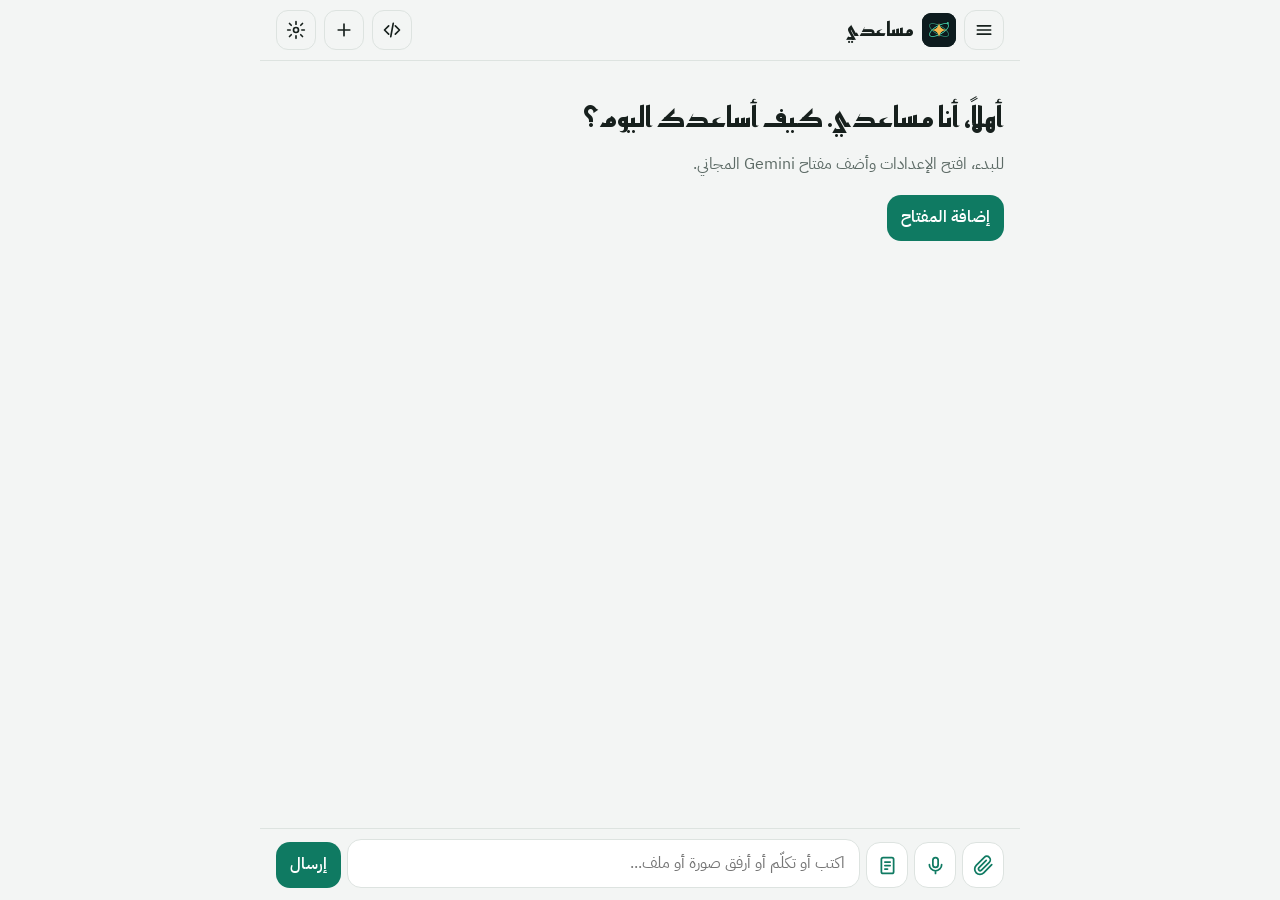
==== index.html @ e78fce48 "Add files via upload" ====
<!doctype html>
<html lang="ar" dir="rtl">
<head>
<meta charset="utf-8">
<meta name="viewport" content="width=device-width,initial-scale=1,viewport-fit=cover">
<meta name="apple-mobile-web-app-capable" content="yes">
<meta name="mobile-web-app-capable" content="yes">
<meta name="apple-mobile-web-app-title" content="مساعدي">
<meta name="theme-color" content="#0d1b1e">
<link rel="icon" type="image/png" sizes="192x192" href="[data-uri]">
<link rel="apple-touch-icon" sizes="180x180" href="[data-uri]">
<script>
(function(){try{var base=location.href.split('?')[0].split('#')[0];
var m={name:'مساعدي',short_name:'مساعدي',start_url:base,scope:base.replace(/[^/]*$/,''),display:'standalone',background_color:'#0d1b1e',theme_color:'#0d1b1e',dir:'rtl',lang:'ar',
icons:[{src:'[data-uri]',sizes:'192x192',type:'image/png',purpose:'any'},{src:'[data-uri]',sizes:'512x512',type:'image/png',purpose:'any'}]};
var l=document.createElement('link');l.rel='manifest';l.href='data:application/manifest+json,'+encodeURIComponent(JSON.stringify(m));document.head.appendChild(l)}catch(e){}})();
</script>
<title>مساعدي الخاص</title>
<link rel="stylesheet" href="https://fonts.googleapis.com/css2?family=Reem+Kufi:wght@500;700&family=IBM+Plex+Sans+Arabic:wght@400;500;600&display=swap">
<style>
:root{
  --bg:#f3f5f4; --surface:#ffffff; --fg:#17201d; --muted:#5d6b66; --line:#dde3e0;
  --accent:#0f7a62; --accent-fg:#ffffff; --user:#e3efe9; --danger:#b3261e; --code:#1d2522; --code-fg:#e6efe9;
  --display:"Reem Kufi","IBM Plex Sans Arabic",system-ui,sans-serif;
  --body:"IBM Plex Sans Arabic",system-ui,-apple-system,"Segoe UI",Tahoma,sans-serif;
  color-scheme:light;
}
@media (prefers-color-scheme: dark){:root:not([data-theme="light"]){
  --bg:#101614; --surface:#18201d; --fg:#e7eeeb; --muted:#93a39d; --line:#2a3531;
  --accent:#3fbf9b; --accent-fg:#06231b; --user:#1f3a31; --danger:#f2b8b5; --code:#0b100e; --code-fg:#e6efe9; color-scheme:dark}}
:root[data-theme="dark"]{
  --bg:#101614; --surface:#18201d; --fg:#e7eeeb; --muted:#93a39d; --line:#2a3531;
  --accent:#3fbf9b; --accent-fg:#06231b; --user:#1f3a31; --danger:#f2b8b5; --code:#0b100e; --code-fg:#e6efe9; color-scheme:dark}
*{box-sizing:border-box}
html,body{height:100%;margin:0}
body{background:var(--bg);color:var(--fg);font-family:var(--body);font-size:16px;line-height:1.7;
  padding-top:env(safe-area-inset-top,0px);padding-bottom:env(safe-area-inset-bottom,0px)}
[hidden]{display:none!important}
.app{height:100%;display:flex;flex-direction:column;max-width:760px;margin:0 auto}
.pad{padding-left:max(16px,env(safe-area-inset-left,0px));padding-right:max(16px,env(safe-area-inset-right,0px))}
button{font:inherit;color:inherit}
button:focus-visible,a:focus-visible{outline:2px solid var(--accent);outline-offset:2px}

header{display:flex;align-items:center;gap:8px;padding-block:10px;border-bottom:1px solid var(--line)}
.mark{width:34px;height:34px;border-radius:9px;object-fit:cover;background:#0d1b1e;color:var(--accent-fg);
  display:grid;place-items:center;font-family:var(--display);font-weight:700;font-size:17px;flex:none}
.title{flex:1;min-width:0;font-family:var(--display);font-size:19px;font-weight:700;white-space:nowrap;overflow:hidden;text-overflow:ellipsis}
.icon{flex:none;width:40px;height:40px;border-radius:12px;border:1px solid var(--line);background:transparent;display:grid;place-items:center;cursor:pointer;color:var(--fg)}
.icon:hover{border-color:var(--accent)}
.icon svg{width:20px;height:20px}

#thread{flex:1;overflow-y:auto;padding-block:18px;display:flex;flex-direction:column;gap:16px}
.msg{max-width:88%;min-width:0;overflow-wrap:anywhere}
.msg.user{align-self:flex-start;background:var(--user);padding:10px 14px;border-radius:16px 16px 4px 16px;white-space:pre-wrap}
.msg.user .imgs{display:flex;gap:6px;flex-wrap:wrap;margin-bottom:6px}
.msg.user .imgs img{width:96px;height:96px;object-fit:cover;border-radius:10px}
.msg.user .tag{font-size:13px;opacity:.7}
.msg.bot{align-self:stretch;max-width:100%}
.content p{margin:0 0 .6em}.content p:last-child{margin:0}
.content ul,.content ol{margin:0 0 .6em;padding-inline-start:1.3em}
.content h3{font-family:var(--display);font-size:18px;margin:.4em 0 .3em}
.content :not(pre)>code{background:var(--surface);border:1px solid var(--line);padding:0 4px;border-radius:4px;font-family:ui-monospace,Menlo,Consolas,monospace;font-size:.9em}
.codebox{margin:0 0 .7em;border-radius:10px;overflow:hidden;background:var(--code);color:var(--code-fg)}
.codebar{display:flex;align-items:center;gap:6px;padding:6px 8px;border-bottom:1px solid rgba(255,255,255,.08);font-size:13px}
.codebar .lang{flex:1;opacity:.7;direction:ltr;text-align:left;font-family:ui-monospace,Menlo,Consolas,monospace}
.codebar button{background:rgba(255,255,255,.08);border:0;color:var(--code-fg);border-radius:8px;padding:3px 10px;cursor:pointer;font-size:13px}
.codebar button.explain{background:var(--accent);color:var(--accent-fg)}
.codebox pre{margin:0;padding:12px;overflow-x:auto;direction:ltr;text-align:left;font-size:13.5px;line-height:1.55}
.codebox code{font-family:ui-monospace,Menlo,Consolas,monospace}
.tbl{overflow-x:auto;margin:0 0 .7em;border:1px solid var(--line);border-radius:8px}
.tbl table{border-collapse:collapse;width:100%;font-size:15px;font-variant-numeric:tabular-nums}
.tbl th,.tbl td{padding:8px 12px;border-bottom:1px solid var(--line);text-align:right;white-space:nowrap}
.tbl th{background:var(--user);font-weight:600}
.tbl tr:last-child td{border-bottom:0}
.thinking{color:var(--muted)}
.note{color:var(--danger);font-size:14px;margin-top:6px}
.note.small{font-size:12px;opacity:.75;direction:ltr;text-align:left}
.actions{display:flex;gap:6px;margin-top:8px;flex-wrap:wrap}
.act{background:transparent;border:1px solid var(--line);border-radius:999px;padding:3px 10px;font-size:13px;color:var(--muted);cursor:pointer}
.act:hover{border-color:var(--accent);color:var(--fg)}
.act.on{color:var(--accent);border-color:var(--accent)}
.followups{display:flex;flex-wrap:wrap;gap:8px;margin-top:10px}
.chip{background:var(--surface);border:1px solid var(--line);color:var(--fg);font-size:15px;padding:8px 14px;border-radius:12px;cursor:pointer;text-align:right}
.chip:hover{border-color:var(--accent)}
.followups .chip{font-size:14px;padding:6px 12px}

.welcome{display:flex;flex-direction:column;gap:16px;padding-block:20px 8px}
.welcome h1{font-family:var(--display);font-size:28px;margin:0;line-height:1.3;text-wrap:balance}
.welcome p{margin:0;color:var(--muted)}
.chips{display:flex;flex-wrap:wrap;gap:8px}

.previews{display:flex;gap:8px;flex-wrap:wrap;padding-block:8px 0}
.thumb{position:relative;width:64px;height:64px;border-radius:10px;overflow:hidden;border:1px solid var(--line)}
.thumb img{width:100%;height:100%;object-fit:cover;display:block}
.thumb.file{width:auto;max-width:200px;display:flex;align-items:center;gap:6px;padding:0 30px 0 10px;background:var(--surface);font-size:13px}
.thumb.file span{white-space:nowrap;overflow:hidden;text-overflow:ellipsis}
.thumb.loading{opacity:.6}
.thumb button{position:absolute;top:2px;left:2px;width:22px;height:22px;border-radius:50%;border:0;background:rgba(0,0,0,.6);color:#fff;font-size:14px;line-height:22px;cursor:pointer;padding:0}
#listening{padding-block:8px 0;color:var(--accent);font-weight:600;font-size:15px}
form#composer{display:flex;gap:6px;align-items:flex-end;padding-block:10px 12px;border-top:1px solid var(--line);background:var(--bg)}
.tool{flex:none;height:46px;width:42px;border-radius:14px;border:1px solid var(--line);background:var(--surface);color:var(--accent);display:grid;place-items:center;cursor:pointer}
.tool svg{width:21px;height:21px}
.tool.rec{background:var(--danger);color:#fff;border-color:transparent}
textarea,input[type=password],input:not([type]),select{font:inherit;color:var(--fg);background:var(--surface);border:1px solid var(--line);border-radius:12px;padding:10px 14px;width:100%}
#box{flex:1;min-width:0;resize:none;max-height:160px;border-radius:14px}
textarea:focus,input:focus,select:focus{outline:2px solid var(--accent);outline-offset:0;border-color:transparent}
.btn{flex:none;height:46px;min-width:60px;border:0;border-radius:14px;background:var(--accent);color:var(--accent-fg);font-weight:600;cursor:pointer;padding:0 14px}
.ghost{background:transparent;border:1px solid var(--line);color:var(--fg);font-size:14px;padding:6px 14px;border-radius:999px;cursor:pointer}

.sheetwrap{position:fixed;inset:0;background:var(--bg);overflow-y:auto;z-index:20;
  padding-top:env(safe-area-inset-top,0px);padding-bottom:env(safe-area-inset-bottom,0px)}
.sheet{max-width:620px;margin:0 auto;padding-block:16px 40px;display:flex;flex-direction:column;gap:16px}
.sheethead{display:flex;align-items:center;gap:10px}
.sheethead h2{font-family:var(--display);font-size:24px;margin:0;flex:1}
.sheethead small{font-size:13px;color:var(--muted);font-family:var(--body)}
.field{display:flex;flex-direction:column;gap:6px}
.field label{font-weight:600;font-size:15px}
.field small{color:var(--muted);font-size:13px;line-height:1.6}
.field small a{color:var(--accent)}
.check{display:flex;align-items:center;gap:10px;font-weight:500}
.check input{width:20px;height:20px;accent-color:var(--accent)}
.tabs{display:flex;gap:6px;background:var(--surface);border:1px solid var(--line);border-radius:12px;padding:4px}
.tabs button{flex:1;border:0;background:transparent;padding:8px;border-radius:9px;cursor:pointer;font-weight:600;color:var(--muted)}
.tabs button[aria-selected="true"]{background:var(--accent);color:var(--accent-fg)}
.list{display:flex;flex-direction:column;gap:8px}
.item{display:flex;align-items:flex-start;gap:8px;background:var(--surface);border:1px solid var(--line);border-radius:12px;padding:10px 12px}
.item.cur{border-color:var(--accent)}
.item .main{flex:1;min-width:0;cursor:pointer;background:none;border:0;text-align:right;padding:0}
.item .t{font-weight:600;white-space:nowrap;overflow:hidden;text-overflow:ellipsis}
.item .s{font-size:13px;color:var(--muted)}
.item .preview{font-size:14px;color:var(--fg);display:-webkit-box;-webkit-line-clamp:3;-webkit-box-orient:vertical;overflow:hidden;white-space:pre-wrap}
.item .x{flex:none;border:0;background:transparent;color:var(--muted);font-size:13px;cursor:pointer;padding:4px 6px;border-radius:8px}
.empty{color:var(--muted);text-align:center;padding:24px 8px}
.saved-full{background:var(--surface);border:1px solid var(--line);border-radius:12px;padding:14px}
.codesbtn{position:relative}
.badge{position:absolute;top:-5px;left:-5px;min-width:18px;height:18px;padding:0 5px;border-radius:999px;background:var(--accent);color:var(--accent-fg);font-size:11px;line-height:18px;font-weight:600}
.codechip{display:flex;align-items:center;gap:8px;flex-wrap:wrap;width:100%;background:var(--surface);border:1px solid var(--line);border-radius:12px;padding:8px 10px;margin:0 0 .7em}
.codechip .open{flex:1;min-width:150px;display:flex;align-items:center;gap:10px;background:none;border:0;padding:2px 0;text-align:right;cursor:pointer}
.codechip .txt{flex:1;min-width:0;display:flex;flex-direction:column}
.codechip .chipacts{display:flex;gap:6px}
.codechip .act{font-size:14px;padding:5px 12px;color:var(--fg)}
.codechip .chiprun{background:var(--accent);color:var(--accent-fg);border-color:transparent}
.codechip .ic{flex:none;width:34px;height:34px;border-radius:9px;background:var(--code);color:var(--code-fg);display:grid;place-items:center;font-family:ui-monospace,Menlo,monospace;font-size:13px}
.codechip .nm{font-weight:600;direction:ltr;text-align:right;overflow:hidden;text-overflow:ellipsis;white-space:nowrap}
.codechip .sub{font-size:13px;color:var(--muted)}
.codebox.flash{outline:3px solid var(--accent);outline-offset:2px}
.codegroup{font-size:13px;color:var(--muted);margin:6px 0 -6px}
.projbar{display:flex;align-items:center;gap:6px;flex-wrap:wrap;padding-block:8px;border-top:1px solid var(--line);background:var(--user)}
.projbar .pn{flex:1;min-width:120px;font-weight:600;overflow:hidden;text-overflow:ellipsis;white-space:nowrap;direction:ltr;text-align:right}
.projbar .pn small{color:var(--muted);font-weight:400}
.projbar .act{color:var(--fg);background:var(--surface);font-size:13px}
.projbar .act.main{background:var(--accent);color:var(--accent-fg);border-color:transparent}
.errbar{display:flex;align-items:center;gap:8px;flex-wrap:wrap;background:var(--surface);border:1px solid var(--danger);border-radius:12px;padding:8px 12px;color:var(--danger);font-size:14px}
.errbar .btn{height:38px;font-size:14px}
.tblbar{display:flex;gap:6px;margin:-4px 0 10px;flex-wrap:wrap}
#printArea{display:none}
@media print{
  body{background:#fff!important;color:#000!important;padding:0}
  body>*:not(#printArea){display:none!important}
  #printArea{display:block!important;direction:rtl;font-family:var(--body);color:#000}
  #printArea h1{font-family:var(--display);font-size:20pt;margin:0 0 4pt}
  #printArea .meta{font-size:10pt;color:#555;margin-bottom:12pt}
  #printArea table{border-collapse:collapse;width:100%;font-size:11pt}
  #printArea th,#printArea td{border:1px solid #444;padding:6pt 8pt;text-align:right}
  #printArea th{background:#e3efe9!important;-webkit-print-color-adjust:exact;print-color-adjust:exact}
  @page{margin:14mm}
}
.search{margin:0}
.section-title{font-family:var(--display);font-size:18px;margin:8px 0 0}
.row2{display:flex;gap:8px;flex-wrap:wrap}
.row2 .ghost{flex:1;min-width:140px;padding:10px 14px;font-size:15px}
.tpl{display:flex;flex-direction:column;gap:2px;text-align:right;background:var(--surface);border:1px solid var(--line);border-radius:12px;padding:12px 14px;cursor:pointer}
.tpl:hover{border-color:var(--accent)}
.tpl b{font-size:16px}.tpl span{font-size:13px;color:var(--muted)}
#lock{display:grid;place-items:center;text-align:center;z-index:40}
#lock .sheet{max-width:320px;align-items:center}
#lock input{text-align:center;font-size:24px;letter-spacing:.4em}
.linkbtn{background:none;border:0;color:var(--muted);text-decoration:underline;cursor:pointer;font-size:14px}
.toast{position:fixed;bottom:calc(90px + env(safe-area-inset-bottom,0px));left:50%;transform:translateX(-50%);background:var(--fg);color:var(--bg);padding:8px 16px;border-radius:999px;font-size:14px;z-index:30;white-space:nowrap}
</style>
</head>
<body>
<div class="app">
  <header class="pad">
    <button class="icon" id="openMenu" type="button" aria-label="مكتبتي: المحادثات والمحفوظات">
      <svg viewBox="0 0 24 24" fill="none" stroke="currentColor" stroke-width="2" stroke-linecap="round"><path d="M4 7h16M4 12h16M4 17h16"/></svg>
    </button>
    <img class="mark" id="markLetter" alt="" aria-hidden="true" src="[data-uri]">
    <div class="title" id="titleName">مساعدي</div>
    <button class="icon codesbtn" id="codesBtn" type="button" aria-label="خانة الأكواد">
      <svg viewBox="0 0 24 24" fill="none" stroke="currentColor" stroke-width="2" stroke-linecap="round" stroke-linejoin="round"><path d="M8 7l-5 5 5 5M16 7l5 5-5 5M13.5 4l-3 16"/></svg>
      <span class="badge" id="codeCount" hidden>0</span>
    </button>
    <button class="icon" id="newChat" type="button" aria-label="محادثة جديدة">
      <svg viewBox="0 0 24 24" fill="none" stroke="currentColor" stroke-width="2" stroke-linecap="round"><path d="M12 5v14M5 12h14"/></svg>
    </button>
    <button class="icon" id="openSettings" type="button" aria-label="الإعدادات">
      <svg viewBox="0 0 24 24" fill="none" stroke="currentColor" stroke-width="2" stroke-linecap="round" stroke-linejoin="round"><circle cx="12" cy="12" r="3"/><path d="M12 2v3M12 19v3M4.2 4.2l2.1 2.1M17.7 17.7l2.1 2.1M2 12h3M19 12h3M4.2 19.8l2.1-2.1M17.7 6.3l2.1-2.1"/></svg>
    </button>
  </header>

  <main id="thread" class="pad" aria-live="polite"></main>

  <div id="projBar" class="pad projbar" hidden>
    <span class="pn">📁 <span id="projName">مشروع</span> <small id="projVer"></small></span>
    <button type="button" class="act main" id="projRun">▶️ تشغيل</button>
    <button type="button" class="act" id="projSave">⬇️ حفظ</button>
    <button type="button" class="act" id="projUndo">↩️ تراجع</button>
    <button type="button" class="act" id="projEnd" aria-label="إنهاء وضع المشروع">✕</button>
  </div>
  <div id="previews" class="pad previews" hidden></div>
  <div id="listening" class="pad" hidden>🎙️ أستمع إليك... تكلّم ثم اضغط الميكروفون للإيقاف</div>
  <form id="composer" class="pad">
    <button class="tool" id="attachBtn" type="button" aria-label="إرفاق صورة أو ملف">
      <svg viewBox="0 0 24 24" fill="none" stroke="currentColor" stroke-width="2" stroke-linecap="round" stroke-linejoin="round"><path d="M21.4 11.1l-9.2 9.2a6 6 0 0 1-8.5-8.5l9.2-9.2a4 4 0 0 1 5.7 5.7l-9.2 9.2a2 2 0 0 1-2.8-2.8l8.5-8.5"/></svg>
    </button>
    <button class="tool" id="micBtn" type="button" aria-label="تحدث بصوتك">
      <svg viewBox="0 0 24 24" fill="none" stroke="currentColor" stroke-width="2" stroke-linecap="round" stroke-linejoin="round"><rect x="9" y="3" width="6" height="11" rx="3"/><path d="M5 11a7 7 0 0 0 14 0M12 18v3"/></svg>
    </button>
    <button class="tool" id="tplBtn" type="button" aria-label="قوالب جاهزة">
      <svg viewBox="0 0 24 24" fill="none" stroke="currentColor" stroke-width="2" stroke-linecap="round" stroke-linejoin="round"><rect x="5" y="3" width="14" height="18" rx="2"/><path d="M9 8h6M9 12h6M9 16h3"/></svg>
    </button>
    <input id="fileInput" type="file" accept="image/*,.pdf,.doc,.docx,.xls,.xlsx,.csv,.txt,.md,.json,.html,application/pdf" multiple hidden>
    <textarea id="box" rows="1" placeholder="اكتب أو تكلّم أو أرفق صورة أو ملف..." aria-label="رسالتك"></textarea>
    <button class="btn" id="sendBtn" type="button">إرسال</button>
  </form>
</div>

<section id="menu" class="sheetwrap pad" hidden>
  <div class="sheet">
    <div class="sheethead">
      <h2>مكتبتي</h2>
      <button class="ghost" type="button" id="closeMenu">رجوع</button>
    </div>
    <input id="search" class="search" type="search" placeholder="🔍 ابحث في المحادثات والمحفوظات" aria-label="بحث">
    <div class="tabs" role="tablist">
      <button type="button" role="tab" id="tabChats" aria-selected="true">المحادثات</button>
      <button type="button" role="tab" id="tabSaved" aria-selected="false">المحفوظات ⭐</button>
    </div>
    <div id="chatList" class="list"></div>
    <div id="savedList" class="list" hidden></div>
    <h3 class="section-title">النسخة الاحتياطية</h3>
    <div class="field"><small>احفظ محادثاتك ومحفوظاتك في ملف على هاتفك، حتى لا تضيع إذا مسحت بيانات المتصفح أو غيّرت هاتفك. (المفتاح والرقم السري لا يُحفظان في الملف.)</small></div>
    <div class="row2">
      <button class="ghost" type="button" id="exportBtn">⬇️ حفظ نسخة احتياطية</button>
      <button class="ghost" type="button" id="importBtn">⬆️ استرجاع نسخة</button>
      <input id="importFile" type="file" accept=".json,application/json" hidden>
    </div>
  </div>
</section>

<section id="templates" class="sheetwrap pad" hidden>
  <div class="sheet">
    <div class="sheethead">
      <h2>قوالب جاهزة</h2>
      <button class="ghost" type="button" id="closeTpl">رجوع</button>
    </div>
    <div class="field"><small>اختر قالباً، ثم غيّر ما بين الأقواس [ ] بمعلوماتك، واضغط إرسال.</small></div>
    <div id="tplList" class="list"></div>
  </div>
</section>

<section id="lock" class="sheetwrap pad" hidden>
  <form class="sheet" id="lockForm">
    <img class="mark" style="width:64px;height:64px" id="lockMark" alt="" src="[data-uri]">
    <h2 style="font-family:var(--display);margin:0">التطبيق مقفل</h2>
    <input id="lockInput" type="password" inputmode="numeric" autocomplete="off" aria-label="الرقم السري" placeholder="••••">
    <div id="lockErr" class="note" hidden>الرقم غير صحيح</div>
    <button class="btn" type="submit" style="width:100%">فتح</button>
    <button class="linkbtn" type="button" id="forgotPin">نسيت الرقم؟</button>
  </form>
</section>

<section id="savedView" class="sheetwrap pad" hidden>
  <div class="sheet">
    <div class="sheethead">
      <h2 id="savedTitle">محفوظ</h2>
      <button class="ghost" type="button" id="closeSaved">رجوع</button>
    </div>
    <div class="saved-full content" id="savedBody"></div>
    <div class="actions">
      <button class="act" type="button" id="savedCopy">📋 نسخ</button>
      <button class="act" type="button" id="savedSpeak">🔊 استماع</button>
    </div>
  </div>
</section>

<section id="settings" class="sheetwrap pad" hidden>
  <form class="sheet" id="settingsForm">
    <div class="sheethead"><h2>الإعدادات <small>إصدار 14</small></h2></div>
    <div class="field">
      <label for="apiKey">مفتاح Gemini API</label>
      <input id="apiKey" type="password" dir="ltr" autocomplete="off" placeholder="AIza...">
      <small>احصل عليه مجاناً من <a href="https://aistudio.google.com/apikey" target="_blank" rel="noopener">Google AI Studio</a> ثم الصقه هنا. يُحفظ على جهازك فقط.</small>
    </div>
    <div class="field">
      <label for="botName">اسم المساعد</label>
      <input id="botName" placeholder="مساعدي">
    </div>
    <div class="field">
      <label for="model">النموذج</label>
      <select id="model" dir="ltr">
        <option value="gemini-3.8-flash">gemini-3.8-flash (موصى به)</option>
        <option value="gemini-3.6-flash">gemini-3.6-flash</option>
        <option value="gemini-3.5-flash-lite">gemini-3.5-flash-lite (الأسرع)</option>
        <option value="custom">نموذج آخر...</option>
      </select>
      <input id="customModel" dir="ltr" placeholder="اكتب اسم النموذج" hidden>
    </div>
    <div class="field">
      <label for="persona">شخصية المساعد (اختياري)</label>
      <textarea id="persona" rows="3" placeholder="مثال: أنت مساعد لموظف جمارك، تساعدني في جداول النوبات."></textarea>
    </div>
    <div class="field">
      <label for="themeSel">المظهر</label>
      <select id="themeSel">
        <option value="auto">تلقائي (حسب الهاتف)</option>
        <option value="light">فاتح</option>
        <option value="dark">داكن (ليلي)</option>
      </select>
    </div>
    <div class="field">
      <label for="pinNew">قفل برقم سري</label>
      <input id="pinNew" type="password" inputmode="numeric" autocomplete="new-password" placeholder="اكتب 4 أرقام أو أكثر">
      <small id="pinState">بدون قفل حالياً. اكتب رقماً واضغط حفظ لتفعيل القفل.</small>
      <button class="linkbtn" type="button" id="pinRemove" style="align-self:flex-start" hidden>إزالة القفل</button>
    </div>
    <div class="field">
      <label class="check"><input type="checkbox" id="inlineCode"> عرض الأكواد داخل المحادثة (بدل خانة الأكواد)</label>
      <label class="check"><input type="checkbox" id="autoSpeak"> قراءة الردود بالصوت تلقائياً</label>
      <label class="check"><input type="checkbox" id="autoSendVoice"> إرسال الرسالة الصوتية فور انتهائي من الكلام</label>
    </div>
    <div style="display:flex;gap:8px">
      <button class="btn" type="submit" style="flex:1">حفظ</button>
      <button class="ghost" type="button" id="closeSettings">إلغاء</button>
    </div>
  </form>
</section>

<section id="codes" class="sheetwrap pad" hidden>
  <div class="sheet">
    <div class="sheethead"><h2>الأكواد</h2><button class="ghost" type="button" id="closeCodes">رجوع</button></div>
    <div class="field"><small>كل الأكواد والملفات في هذه المحادثة، الأحدث أولاً. احفظها أو عاينها أو اطلب شرحها بالعربي.</small></div>
    <div id="codesList" class="list"></div>
  </div>
</section>

<section id="preview" class="sheetwrap pad" hidden>
  <div class="sheet" style="height:100%;padding-block:12px">
    <div class="sheethead"><h2>معاينة</h2><button class="ghost" type="button" id="closePreview">رجوع</button></div>
    <div id="errBar" class="errbar" hidden><span id="errText" style="flex:1">⚠️ ظهرت أخطاء</span><button type="button" class="btn" id="fixErrors">🛠️ أصلح الأخطاء</button></div>
    <iframe id="previewFrame" title="معاينة الصفحة" sandbox="allow-scripts allow-forms allow-modals" style="flex:1;min-height:70vh;width:100%;border:1px solid var(--line);border-radius:12px;background:#fff"></iframe>
  </div>
</section>
<div id="toast" class="toast" hidden></div>
<div id="printArea"></div>

<script>
const $=id=>document.getElementById(id);
const thread=$('thread'),box=$('box'),sendBtn=$('sendBtn');
const SUGGEST=["اعمل جدول نوبات لـ 6 موظفين على 3 نوبات","جدول مصاريفي: إيجار 200، أكل 150، مواصلات 50 مع المجموع","اكتب لي رسالة رسمية لمديري"];
const FALLBACK=['gemini-3.8-flash','gemini-3.6-flash','gemini-3.5-flash-lite','gemini-3.1-flash-lite','gemini-3-flash-preview','gemini-2.5-flash'];

function load(k,d){try{const v=localStorage.getItem(k);return v==null?d:JSON.parse(v)}catch(e){return d}}
function save(k,v){try{localStorage.setItem(k,JSON.stringify(v));return true}catch(e){toast('الذاكرة ممتلئة. احذف بعض المحادثات القديمة.');return false}}
function uid(){return Date.now().toString(36)+Math.random().toString(36).slice(2,6)}
function toast(t){const el=$('toast');el.textContent=t;el.hidden=false;clearTimeout(toast.t);toast.t=setTimeout(()=>el.hidden=true,2200)}
function fmtDate(ts){try{return new Date(ts).toLocaleDateString('ar',{day:'numeric',month:'short'})}catch(e){return ''}}

/* state */
let cfg=Object.assign({key:'',name:'مساعدي',model:'gemini-3.8-flash',persona:'',autoSpeak:false,autoSendVoice:true},load('cfg',{}));
function titleFrom(ts){const u=ts.find(t=>t.role==='user');return u?u.content.replace(/\s+/g,' ').slice(0,40):'محادثة'}
let chats=load('chats',null);
if(!chats){const old=load('turns',[]);chats=[];if(old.length)chats.push({id:uid(),title:titleFrom(old),turns:old,updated:Date.now()});save('chats',chats)}
let savedItems=load('saved',[]);
let curId=load('curId',null);
if(curId==null&&chats.length)curId=chats[0].id;
let busy=false,ctl=null,pending=[];
function cur(){return chats.find(c=>c.id===curId)}
function turns(){return cur()?cur().turns:[]}
function persist(){const c=cur();if(c){c.updated=Date.now();c.title=titleFrom(c.turns)}save('chats',chats);save('curId',curId)}

/* theme */
const THEMES={auto:'تلقائي',light:'فاتح',dark:'داكن'};
function applyTheme(){const t=cfg.theme||'auto';const r=document.documentElement;if(t==='auto')r.removeAttribute('data-theme');else r.setAttribute('data-theme',t)}
applyTheme();


function botName(){return (cfg.name||'').trim()||'مساعدي'}
function applyName(){$('titleName').textContent=botName();document.title=botName()}
applyName();

function projectPrompt(){
  const c=cur();if(!c||!c.projectMode)return '';const p=c.project;
  let t=`\n\n## وضع المشاريع
أنت الآن تبني مع المستخدم مشروعاً (تطبيق أو موقع ويب) في ملف HTML واحد يحتوي CSS و JavaScript بداخله، ويعمل على الهاتف، وبالعربية من اليمين لليسار. للحفظ الدائم داخل المشروع استخدم localStorage. اكتب كوداً كاملاً يعمل فعلاً بدون أجزاء ناقصة أو تعليقات مثل "أكمل هنا".`;
  if(!p)t+=`\nلا يوجد ملف بعد. اكتب الملف كاملاً في كتلة واحدة: \`\`\`html اسم-مناسب.html`;
  else t+=`\nهذا هو الملف الحالي للمشروع (اسمه ${p.name}، نسخة ${p.versions.length}):
\`\`\`html ${p.name}
${p.code}
\`\`\`
لأي تعديل لا تُعد كتابة الملف كاملاً، بل اكتب التعديلات فقط داخل كتلة \`\`\`edit ${p.name} بهذا الشكل لكل تعديل:
<<<<<<< SEARCH
سطور منسوخة حرفياً من الملف الحالي
=======
السطور الجديدة
>>>>>>> REPLACE
اجعل جزء SEARCH قصيراً (بضعة أسطر) وفريداً ومطابقاً للملف تماماً. اكتب الملف كاملاً بنفس الاسم فقط إذا طلب المستخدم ذلك أو كان التغيير يشمل معظم الملف. بعد الكود اشرح باختصار ما غيّرته.`;
  return t;
}
function system(){
  return `أنت "${botName()}"، مساعد شخصي ذكي ولطيف. تحدّث بالعربية إلا إذا كتب المستخدم بلغة أو لهجة أخرى فجاريه. كن واضحاً ومباشراً ومفيداً، واجعل الإجابات مختصرة ما لم يُطلب التفصيل. استخدم Markdown بسيطاً عند الحاجة.
- عندما يطلب المستخدم جدولاً أو تكون المعلومات مناسبة للمقارنة، اعرضها في جدول Markdown (صف عناوين ثم سطر |---| ثم الصفوف).
- ضع أي كود داخل كتلة \`\`\` مع اسم اللغة واسم الملف بعدها، مثل: \`\`\`html shift-schedule.html
- هذا التطبيق يستطيع حفظ الملفات على هاتف المستخدم تلقائياً: كل كتلة كود تُحفظ كملف باسمها، وصفحات HTML يمكن معاينتها مباشرة. لذلك لا تقل أبداً إنك لا تستطيع حفظ الملفات، ولا تطلب من المستخدم نسخ الكود إلى برنامج آخر. عندما يطلب «احفظه» أو «اعمل لي ملف»، اكتب المحتوى كاملاً في كتلة كود واحدة باسم ملف مناسب (مثل .html أو .csv أو .txt، ولملف Word استخدم .doc واكتب محتواه بصيغة HTML)، وقل له إنه حُفظ في التنزيلات.
- وعندما يُطلب شرح كود، اشرحه بالعربية البسيطة جزءاً جزءاً، وترجم معنى الأوامر والأسماء الإنجليزية إلى العربية.
- إذا أرسل المستخدم صوراً أو ملفات (PDF أو Word أو Excel أو نص) أو تسجيلاً صوتياً فافحصها بدقة واستخدم ما فيها.
- في نهاية كل رد، أضف سطراً أخيراً بهذا الشكل بالضبط فيه 3 اقتراحات قصيرة لما قد يطلبه المستخدم بعد ذلك (بصيغة طلب من المستخدم، أقل من 8 كلمات لكل اقتراح):
<<اقتراحات: الاقتراح الأول | الاقتراح الثاني | الاقتراح الثالث>>`+(cfg.persona?.trim()?`\n\nتعليمات إضافية من المستخدم: ${cfg.persona.trim()}`:'')+projectPrompt();
}

/* markdown */
function esc(s){return s.replace(/[&<>"]/g,c=>({'&':'&amp;','<':'&lt;','>':'&gt;','"':'&quot;'}[c]))}
function inline(s){return s.replace(/`([^`]+)`/g,'<code>$1</code>').replace(/\*\*([^*]+)\*\*/g,'<strong>$1</strong>')}
function codeInfo(info){
  info=(info||'').trim();const fm=info.match(/(?:file(?:name)?\s*=\s*)?["']?([^\s"'=]+\.[A-Za-z0-9]{1,6})["']?/);
  const fname=fm?fm[1].split('/').pop():'';const lang=(info.split(/\s+/)[0]||'').replace(/=.*/,'')||(fname?fname.split('.').pop():'code');
  return {fname,lang};
}
function codeKey(name,code){let h=0;for(let i=0;i<code.length;i++)h=(h*31+code.charCodeAt(i))|0;return name+':'+code.length+':'+h}
function extractCode(src){
  const re=/```([^\n`]*)\n?([\s\S]*?)```/g;const out=[];let m;
  while((m=re.exec(src))){const {fname,lang}=codeInfo(m[1]);if(lang==='edit')continue;const code=m[2].replace(/\n$/,'');out.push({fname,lang,code,key:codeKey(fname||lang,code)})}
  return out;
}
function codeBoxHTML(fname,lang,code,key){
  const isHtml=/^(html?|svg)$/i.test(lang)||/\.(html?|svg)$/i.test(fname);
  return `<div class="codebox" data-k="${esc(key)}" data-lang="${esc(lang)}" data-file="${esc(fname)}"><div class="codebar"><span class="lang">${esc(fname||lang)}</span><button type="button" class="copy">نسخ</button><button type="button" class="dl">⬇️ حفظ</button>${isHtml?'<button type="button" class="run">▶️ معاينة</button>':''}<button type="button" class="explain">اشرح بالعربي</button></div><pre><code>${esc(code)}</code></pre></div>`;
}
const CODEREG={};
function md(src,full){
  const inlineMode=full||cfg.inlineCode;
  const re=/```([^\n`]*)\n?([\s\S]*?)(```|$)/g;let out='',last=0,m;
  while((m=re.exec(src))){out+=mdText(src.slice(last,m.index));
    const {fname,lang}=codeInfo(m[1]);const code=m[2].replace(/\n$/,'');const key=codeKey(fname||lang,code);const done=!!m[3];
    if(inlineMode)out+=codeBoxHTML(fname,lang,code,key);
    else if(lang==='edit'){const n=(code.match(/<<<<<<< ?SEARCH/g)||[]).length;CODEREG[key]={fname,lang,code};
      out+=`<div class="codechip" data-k="${esc(key)}"><button type="button" class="open"><span class="ic">✏️</span><span class="txt"><span class="nm">${esc(fname||'المشروع')}</span><span class="sub">${done?n+' تعديل على المشروع · اضغط للعرض':'يكتب التعديلات...'}</span></span></button></div>`}
    else{const lines=code?code.split('\n').length:0;CODEREG[key]={fname,lang,code};
      const isHtml=/^(html?|svg)$/i.test(lang)||/\.(html?|svg)$/i.test(fname);
      out+=`<div class="codechip" data-k="${esc(key)}"><button type="button" class="open"><span class="ic">&lt;/&gt;</span><span class="txt"><span class="nm">${esc(fname||lang)}</span><span class="sub">${done?lines+' سطر · اضغط لعرض الكود':'يكتب الكود... ('+lines+' سطر)'}</span></span></button>${done?`<span class="chipacts">${isHtml?'<button type="button" class="act chiprun">▶️ معاينة</button>':''}<button type="button" class="act chipdl">⬇️ حفظ</button>${isHtml&&!(cur()&&cur().projectMode)?'<button type="button" class="act chipproj">📁 مشروع</button>':''}</span>`:''}</div>`}
    last=re.lastIndex;if(!m[3]||last>=src.length)break}
  return out+mdText(src.slice(last));
}
function mdText(p){
  let out='';const lines=esc(p).split('\n');let list=null,para=[],tbl=[];
  const fP=()=>{if(para.length){out+='<p>'+inline(para.join('<br>'))+'</p>';para=[]}};
  const fL=()=>{if(list){out+=`</${list}>`;list=null}};
  const sep=r=>/^\s*\|?\s*:?-{2,}/.test(r);
  const cells=r=>r.trim().replace(/^\|/,'').replace(/\|$/,'').split('|').map(c=>inline(c.trim()));
  const fT=()=>{if(!tbl.length)return;const head=tbl.length>1&&sep(tbl[1]);let h='<div class="tbl"><table>';
    tbl.filter(r=>!sep(r)).forEach((r,i)=>{const t=(head&&i===0)?'th':'td';h+='<tr>'+cells(r).map(c=>`<${t}>${c}</${t}>`).join('')+'</tr>'});
    out+=h+'</table></div><div class="tblbar"><button type="button" class="act xls">📊 Excel</button><button type="button" class="act doc">📄 Word</button><button type="button" class="act pdf">📕 PDF</button><button type="button" class="act prt">🖨️ طباعة</button><button type="button" class="act shr">📤 مشاركة</button></div>';tbl=[]};
  for(const l of lines){let m;
    if(/^\s*\|.*\|\s*$/.test(l)){fP();fL();tbl.push(l);continue}
    fT();
    if(!l.trim()){fP();fL();continue}
    if(m=l.match(/^#{1,6}\s+(.*)/)){fP();fL();out+='<h3>'+inline(m[1])+'</h3>';continue}
    if(m=l.match(/^\s*[-*•]\s+(.*)/)){fP();if(list!=='ul'){fL();out+='<ul>';list='ul'}out+='<li>'+inline(m[1])+'</li>';continue}
    if(m=l.match(/^\s*\d+[.)]\s+(.*)/)){fP();if(list!=='ol'){fL();out+='<ol>';list='ol'}out+='<li>'+inline(m[1])+'</li>';continue}
    fL();para.push(l)}
  fT();fP();fL();return out;
}
function plain(t){return t.replace(/```[\s\S]*?(```|$)/g,' (كود) ').replace(/[#*`|>_]+/g,' ').replace(/-{2,}/g,' ').replace(/\s+/g,' ').trim()}
function splitSug(t){
  const i=t.indexOf('<<');if(i<0)return {body:t,sug:[]};
  const m=t.slice(i).match(/<<\s*اقتراحات\s*[:：]\s*([^>]*)>>/);
  return {body:t.slice(0,i).trimEnd(),sug:m?m[1].split('|').map(x=>x.trim()).filter(Boolean).slice(0,3):[]};
}

/* rendering */
function userBubble(t,imgs){
  const d=document.createElement('div');d.className='msg user';
  const pics=(imgs||[]).filter(p=>p.kind==='image');
  if(pics.length){const w=document.createElement('div');w.className='imgs';pics.forEach(p=>{const im=document.createElement('img');im.src=p.url;im.alt='صورة مرفقة';w.appendChild(im)});d.appendChild(w)}
  else if(t.imgCount){const n=document.createElement('div');n.className='tag';n.textContent='📷 '+t.imgCount+' صورة';d.appendChild(n)}
  if(t.files&&t.files.length){const n=document.createElement('div');n.className='tag';n.textContent='📎 '+t.files.join('، ');d.appendChild(n)}
  if(t.voice){const n=document.createElement('div');n.className='tag';n.textContent='🎙️ رسالة صوتية';d.appendChild(n)}
  if(!t.voice)d.appendChild(document.createTextNode(t.content));
  thread.appendChild(d);return d;
}
function botBubble(){const d=document.createElement('div');d.className='msg bot';const c=document.createElement('div');c.className='content';d.appendChild(c);thread.appendChild(d);return d}
function finishBot(d,text,showSug){
  const {body,sug}=splitSug(text);d.querySelector('.content').innerHTML=md(body);
  d.querySelectorAll('.actions,.followups').forEach(x=>x.remove());
  const a=document.createElement('div');a.className='actions';
  const mk=(label,fn)=>{const b=document.createElement('button');b.type='button';b.className='act';b.textContent=label;b.onclick=()=>fn(b);a.appendChild(b);return b};
  mk('📋 نسخ',()=>copyText(body));
  const sv=mk(isSaved(body)?'⭐ محفوظ':'☆ حفظ',b=>{if(isSaved(body)){toast('محفوظ مسبقاً في المحفوظات');return}addSaved(body);b.textContent='⭐ محفوظ';b.classList.add('on')});
  if(isSaved(body))sv.classList.add('on');
  const sp=mk('🔊 استماع',b=>speak(body,b));sp.classList.add('speak');
  d.appendChild(a);
  if(showSug&&sug.length){const w=document.createElement('div');w.className='followups';
    sug.forEach(x=>{const c=document.createElement('button');c.type='button';c.className='chip';c.textContent=x;c.onclick=()=>send(x);w.appendChild(c)});d.appendChild(w)}
}
function scrollDown(){thread.scrollTop=thread.scrollHeight}
function render(){
  updateCodeCount();drawProjBar();
  thread.innerHTML='';const ts=turns();
  if(!ts.length){
    const w=document.createElement('section');w.className='welcome';
    const h=document.createElement('h1');h.textContent='أهلاً، أنا '+botName()+'. كيف أساعدك اليوم؟';
    const p=document.createElement('p');
    p.textContent=cfg.key?'اكتب، أو اضغط 🎙️ وتكلّم، أو أرسل صورة. أو ابدأ بأحد هذه:':'للبدء، افتح الإعدادات وأضف مفتاح Gemini المجاني.';
    w.append(h,p);
    if(cfg.key){const c=document.createElement('div');c.className='chips';
      SUGGEST.forEach(s=>{const b=document.createElement('button');b.type='button';b.className='chip';b.textContent=s;b.onclick=()=>send(s);c.appendChild(b)});
      const code=document.createElement('button');code.type='button';code.className='chip';code.textContent='💻 الصق كوداً وسأشرحه لك بالعربي';
      code.onclick=()=>{box.value='اشرح هذا الكود بالعربي:\n';grow();box.focus()};c.appendChild(code);
      const pj=document.createElement('button');pj.type='button';pj.className='chip';pj.textContent='📁 ابدأ مشروعاً (تطبيق أو موقع)';pj.onclick=newProject;c.appendChild(pj);
      const tp=document.createElement('button');tp.type='button';tp.className='chip';tp.textContent='📋 كل القوالب الجاهزة';tp.onclick=openTemplates;c.appendChild(tp);
      w.appendChild(c)}
    else{const b=document.createElement('button');b.type='button';b.className='btn';b.style.alignSelf='flex-start';b.textContent='إضافة المفتاح';b.onclick=openSettings;w.appendChild(b)}
    thread.appendChild(w);return}
  ts.forEach((t,i)=>{if(t.role==='user')userBubble(t);else finishBot(botBubble(),t.content,i===ts.length-1)});
  scrollDown();
}
function tableCSV(tb){
  const q=v=>{v=v.replace(/\s+/g,' ').trim();return /[",\n]/.test(v)?'"'+v.replace(/"/g,'""')+'"':v};
  return '\ufeff'+[...tb.rows].map(r=>[...r.cells].map(c=>q(c.textContent)).join(',')).join('\r\n');
}
function tableFile(tb){const d=new Date();const name='جدول-'+d.getFullYear()+'-'+(d.getMonth()+1)+'-'+d.getDate()+'.csv';
  return {name,blob:new Blob([tableCSV(tb)],{type:'text/csv;charset=utf-8'})}}
function downloadBlob(blob,name){const a=document.createElement('a');a.href=URL.createObjectURL(blob);a.download=name;document.body.appendChild(a);a.click();setTimeout(()=>{URL.revokeObjectURL(a.href);a.remove()},1500)}
async function shareBlob(blob,name){
  try{const f=new File([blob],name,{type:blob.type});
    if(navigator.canShare&&navigator.canShare({files:[f]})){await navigator.share({files:[f],title:name});return}
  }catch(e){if(e&&e.name==='AbortError')return}
  downloadBlob(blob,name);toast('تم التنزيل. أرسله من التنزيلات');
}
function stamp(){const d=new Date();return d.getFullYear()+'-'+(d.getMonth()+1)+'-'+d.getDate()}
function tableTitle(table){
  let t='',n=table.closest('.tbl').previousElementSibling;
  while(n&&!t){if(n.tagName==='H3'||n.tagName==='P')t=n.textContent.trim();n=n.previousElementSibling}
  t=t.replace(/[:：]\s*$/,'');return t.length>2&&t.length<90?t:'جدول'}
function cleanTable(table){const t=table.cloneNode(true);t.setAttribute('border','1');t.setAttribute('cellpadding','6');t.style.borderCollapse='collapse';return t.outerHTML}
function wordBlob(table,title){
  const html='<html xmlns:o="urn:schemas-microsoft-com:office:office" xmlns:w="urn:schemas-microsoft-com:office:word" xmlns="http://www.w3.org/TR/REC-html40"><head><meta charset="utf-8"><title>'+esc(title)+'</title>'+
    '<!--[if gte mso 9]><xml><w:WordDocument><w:View>Print</w:View></w:WordDocument></xml><![endif]-->'+
    '<style>body{direction:rtl;font-family:Arial,"Simplified Arabic",sans-serif;font-size:13pt}h1{font-size:18pt}table{border-collapse:collapse;width:100%}th,td{border:1px solid #444;padding:6pt;text-align:right}th{background:#e3efe9}</style></head>'+
    '<body dir="rtl"><h1>'+esc(title)+'</h1><p style="color:#555;font-size:10pt">'+stamp()+'</p>'+cleanTable(table)+'</body></html>';
  return new Blob(['\ufeff'+html],{type:'application/msword'})}
function printTable(table,title,asPdf){
  const pa=$('printArea');pa.innerHTML='<h1></h1><div class="meta"></div>'+cleanTable(table);
  pa.querySelector('h1').textContent=title;pa.querySelector('.meta').textContent=botName()+' · '+stamp();
  if(asPdf)toast('في نافذة الطباعة اختر «حفظ كـ PDF»');
  const prev=document.title;document.title=title+' '+stamp();
  setTimeout(()=>{try{window.print()}catch(e){toast('الطباعة غير متاحة في هذا المتصفح')}document.title=prev},asPdf?900:50);
}
function codeClick(e,before){
  const tb=e.target.closest('.tblbar button');
  if(tb){const table=tb.parentElement.previousElementSibling.querySelector('table');const title=tableTitle(table);
    const k=tb.classList;
    if(k.contains('xls')){const {name,blob}=tableFile(table);downloadBlob(blob,name);toast('تم تنزيل ملف Excel في التنزيلات')}
    else if(k.contains('doc')){downloadBlob(wordBlob(table,title),title+'-'+stamp()+'.doc');toast('تم تنزيل ملف Word في التنزيلات')}
    else if(k.contains('pdf'))printTable(table,title,true);
    else if(k.contains('prt'))printTable(table,title,false);
    else{const {name,blob}=tableFile(table);shareBlob(blob,name)}
    return}
  const b=e.target.closest('.codebar button');if(!b)return;
  const cb=b.closest('.codebox'),code=cb.querySelector('code').textContent;
  if(b.classList.contains('copy'))copyText(code);
  else if(b.classList.contains('dl'))saveCodeFile(cb);
  else if(b.classList.contains('run'))previewHtml(code);
  else{before&&before();send('اشرح هذا الكود بالعربي جزءاً جزءاً بلغة بسيطة، وترجم معاني الأوامر:\n```\n'+code+'\n```')}
}
thread.addEventListener('click',e=>codeClick(e));
const EXT={html:'html',htm:'html',css:'css',js:'js',javascript:'js',ts:'ts',typescript:'ts',python:'py',py:'py',json:'json',java:'java',kotlin:'kt',c:'c',cpp:'cpp','c++':'cpp',csharp:'cs',cs:'cs',php:'php',sql:'sql',bash:'sh',sh:'sh',shell:'sh',xml:'xml',svg:'svg',csv:'csv',markdown:'md',md:'md',text:'txt',txt:'txt',yaml:'yml',yml:'yml',dart:'dart',swift:'swift',go:'go',ruby:'rb',doc:'doc',word:'doc'};
const MIME={html:'text/html',css:'text/css',js:'text/javascript',json:'application/json',svg:'image/svg+xml',csv:'text/csv',xml:'application/xml',doc:'application/msword',md:'text/markdown'};
function codeFileName(o){
  if(o.fname)return o.fname;
  const ext=EXT[(o.lang||'').toLowerCase()]||'txt';return 'ملف-'+stamp()+'.'+ext;
}
function saveCodeFile(cb,quiet){
  const o=cb.nodeType?{fname:cb.dataset.file,lang:cb.dataset.lang,code:cb.querySelector('code').textContent}:cb;
  const name=codeFileName(o),ext=name.split('.').pop().toLowerCase();let code=o.code;
  if(ext==='doc'&&!/<html/i.test(code))code='<html><head><meta charset="utf-8"></head><body dir="rtl" style="font-family:Arial">'+code+'</body></html>';
  const pre=(ext==='csv'||ext==='doc')?'\ufeff':'';
  downloadBlob(new Blob([pre+code],{type:(MIME[ext]||'text/plain')+';charset=utf-8'}),name);
  if(!quiet)toast('تم حفظ '+name+' في التنزيلات ✅');return name;
}
let previewErrors=[];
const CATCH='<script>(function(){try{localStorage.getItem("x")}catch(e){var m={};try{Object.defineProperty(window,"localStorage",{value:{getItem:function(k){return k in m?m[k]:null},setItem:function(k,v){m[k]=String(v)},removeItem:function(k){delete m[k]},clear:function(){m={}},key:function(i){return Object.keys(m)[i]||null},get length(){return Object.keys(m).length}}})}catch(_){}}function s(t){try{parent.postMessage({__err:String(t).slice(0,400)},"*")}catch(_){}}window.addEventListener("error",function(e){s((e.message||"خطأ")+(e.lineno?" (سطر "+e.lineno+")":""))});window.addEventListener("unhandledrejection",function(e){s("Promise: "+((e.reason&&e.reason.message)||e.reason))});var ce=console.error;console.error=function(){s([].join.call(arguments," "));ce.apply(console,arguments)}})()<\/script>';
function previewHtml(code){
  previewErrors=[];$('errBar').hidden=true;
  const withCatch=/<head[^>]*>/i.test(code)?code.replace(/<head[^>]*>/i,m=>m+CATCH):CATCH+code;
  const f=$('previewFrame');f.srcdoc=withCatch;$('preview').hidden=false;
}
window.addEventListener('message',e=>{
  if(e.source!==$('previewFrame').contentWindow||!e.data||!e.data.__err)return;
  if(previewErrors.length<15&&!previewErrors.includes(e.data.__err))previewErrors.push(e.data.__err);
  $('errText').textContent='⚠️ ظهر '+previewErrors.length+' خطأ في الصفحة';$('errBar').hidden=false;
});
$('fixErrors').onclick=()=>{
  const list=previewErrors.map(x=>'- '+x).join('\n');$('preview').hidden=true;$('previewFrame').srcdoc='';
  send('عند تشغيل الصفحة ظهرت هذه الأخطاء. اعرف سببها وأصلحها:\n'+list);
};
function copyText(t){
  const done=()=>toast('تم النسخ');
  const fallback=()=>{const ta=document.createElement('textarea');ta.value=t;document.body.appendChild(ta);ta.select();try{document.execCommand('copy');done()}catch(e){toast('تعذّر النسخ')}ta.remove()};
  try{navigator.clipboard.writeText(t).then(done,fallback)}catch(e){fallback()}
}

/* saved */
function isSaved(t){return savedItems.some(s=>s.text===t)}
function addSaved(t){savedItems.unshift({id:uid(),text:t,from:cur()?.title||'',date:Date.now()});save('saved',savedItems);toast('حُفظ في المحفوظات ⭐')}

/* speech out */
let speakingBtn=null;
function resetSpeakBtn(){if(speakingBtn){speakingBtn.textContent='🔊 استماع';speakingBtn.classList.remove('on')}speakingBtn=null}
function speak(text,btn){
  if(!('speechSynthesis' in window)){toast('القراءة الصوتية غير مدعومة في هذا المتصفح');return}
  if(speechSynthesis.speaking||speechSynthesis.pending){const same=speakingBtn===btn;speechSynthesis.cancel();resetSpeakBtn();if(same)return}
  const u=new SpeechSynthesisUtterance(plain(text));u.lang='ar-SA';
  const v=speechSynthesis.getVoices().find(v=>/^ar/i.test(v.lang));if(v)u.voice=v;
  if(btn){btn.textContent='⏹ إيقاف';btn.classList.add('on');speakingBtn=btn}
  u.onend=u.onerror=()=>{if(speakingBtn===btn)resetSpeakBtn()};
  speechSynthesis.speak(u);
}
if('speechSynthesis' in window){speechSynthesis.getVoices();speechSynthesis.onvoiceschanged=()=>speechSynthesis.getVoices()}

/* speech in */
const SR=window.SpeechRecognition||window.webkitSpeechRecognition;
let rec=null,recording=false,mediaRec=null,chunks=[];
const micBtn=$('micBtn');
function setRec(on){recording=on;micBtn.classList.toggle('rec',on);$('listening').hidden=!on;micBtn.setAttribute('aria-label',on?'إيقاف التسجيل':'تحدث بصوتك')}
micBtn.onclick=()=>{if(busy)return;recording?stopVoice():startVoice()};
function startVoice(){
  if('speechSynthesis' in window&&speechSynthesis.speaking){speechSynthesis.cancel();resetSpeakBtn()}
  if(SR){
    rec=new SR();rec.lang='ar-SA';rec.interimResults=true;rec.continuous=false;
    const base=box.value?box.value.trim()+' ':'';let finalText='',failed=false;
    rec.onresult=e=>{let interim='';for(let i=e.resultIndex;i<e.results.length;i++){const r=e.results[i];if(r.isFinal)finalText+=r[0].transcript;else interim+=r[0].transcript}box.value=base+finalText+interim;grow()};
    rec.onerror=e=>{failed=true;setRec(false);
      if(e.error==='not-allowed'||e.error==='service-not-allowed')toast('اسمح للمتصفح باستخدام الميكروفون من إعدادات الموقع');
      else if(e.error==='network'||e.error==='language-not-supported')startRecorder();
      else if(e.error==='no-speech')toast('لم أسمع شيئاً. حاول مرة أخرى')};
    rec.onend=()=>{const was=recording;setRec(false);rec=null;if(was&&!failed&&cfg.autoSendVoice&&box.value.trim())send(box.value)};
    try{rec.start();setRec(true)}catch(e){startRecorder()}
  }else startRecorder();
}
function stopVoice(){if(rec){try{rec.stop()}catch(e){}}if(mediaRec&&mediaRec.state!=='inactive')mediaRec.stop()}
async function startRecorder(){
  rec=null;
  if(!navigator.mediaDevices?.getUserMedia||!window.MediaRecorder){toast('التسجيل الصوتي غير مدعوم هنا. جرّب Chrome');return}
  try{
    const stream=await navigator.mediaDevices.getUserMedia({audio:true});
    chunks=[];mediaRec=new MediaRecorder(stream);
    mediaRec.ondataavailable=e=>{if(e.data.size)chunks.push(e.data)};
    mediaRec.onstop=async()=>{stream.getTracks().forEach(t=>t.stop());setRec(false);
      const type=(mediaRec.mimeType||'audio/webm').split(';')[0];
      const blob=new Blob(chunks,{type});mediaRec=null;
      if(blob.size<1500){toast('التسجيل قصير جداً');return}
      const data=await new Promise(ok=>{const r=new FileReader();r.onload=()=>ok(String(r.result).split(',')[1]);r.readAsDataURL(blob)});
      send('',{audio:{mime:type,data}});
    };
    mediaRec.start();setRec(true);
  }catch(e){setRec(false);toast('اسمح للمتصفح باستخدام الميكروفون من إعدادات الموقع')}
}

/* images */
const fileInput=$('fileInput'),previews=$('previews');
$('attachBtn').onclick=()=>fileInput.click();
function shrink(file){return new Promise((ok,bad)=>{
  const r=new FileReader();r.onerror=bad;r.onload=()=>{const img=new Image();img.onerror=bad;img.onload=()=>{
    const max=1600,k=Math.min(1,max/Math.max(img.width,img.height));
    const c=document.createElement('canvas');c.width=Math.round(img.width*k);c.height=Math.round(img.height*k);
    c.getContext('2d').drawImage(img,0,0,c.width,c.height);
    const url=c.toDataURL('image/jpeg',0.85);ok({url,mime:'image/jpeg',data:url.split(',')[1]})};img.src=r.result};
  r.readAsDataURL(file)})}
function drawPreviews(){
  previews.innerHTML='';previews.hidden=!pending.length;
  pending.forEach((p,i)=>{const t=document.createElement('div');
    if(p.kind==='image'){t.className='thumb';const im=document.createElement('img');im.src=p.url;im.alt='';t.appendChild(im)}
    else{t.className='thumb file';const sp=document.createElement('span');sp.textContent=(p.kind==='pdf'?'📕 ':'📄 ')+p.name;t.appendChild(sp)}
    const x=document.createElement('button');x.type='button';x.textContent='×';x.setAttribute('aria-label','إزالة المرفق');x.onclick=()=>{pending.splice(i,1);drawPreviews()};
    t.appendChild(x);previews.appendChild(t)});
}
function loadScript(src){return new Promise((ok,bad)=>{if(document.querySelector('script[src="'+src+'"]')){ok();return}const sc=document.createElement('script');sc.src=src;sc.onload=ok;sc.onerror=bad;document.head.appendChild(sc)})}
function b64(file){return new Promise((ok,bad)=>{const r=new FileReader();r.onerror=bad;r.onload=()=>ok(String(r.result).split(',')[1]);r.readAsDataURL(file)})}
async function readDocx(file){
  await loadScript('https://cdnjs.cloudflare.com/ajax/libs/jszip/3.10.1/jszip.min.js');
  const zip=await JSZip.loadAsync(file);const xml=await zip.file('word/document.xml').async('string');
  return xml.replace(/<\/w:p>/g,'\n').replace(/<w:tab\/>/g,'\t').replace(/<[^>]+>/g,'').replace(/&amp;/g,'&').replace(/&lt;/g,'<').replace(/&gt;/g,'>').replace(/&quot;/g,'"').replace(/\n{3,}/g,'\n\n').trim();
}
async function readSheet(file){
  await loadScript('https://cdnjs.cloudflare.com/ajax/libs/xlsx/0.18.5/xlsx.full.min.js');
  const wb=XLSX.read(await file.arrayBuffer(),{type:'array'});
  return wb.SheetNames.map(n=>'### ورقة: '+n+'\n'+XLSX.utils.sheet_to_csv(wb.Sheets[n])).join('\n\n');
}
async function readAttachment(f){
  const name=f.name||'ملف',ext=(name.split('.').pop()||'').toLowerCase();
  if(f.size>15*1024*1024)throw new Error('big');
  if((f.type||'').startsWith('image/'))return Object.assign({kind:'image',name},await shrink(f));
  if(ext==='pdf'||f.type==='application/pdf')return {kind:'pdf',name,mime:'application/pdf',data:await b64(f)};
  if(ext==='docx')return {kind:'text',name,text:await readDocx(f)};
  if(ext==='xlsx'||ext==='xls')return {kind:'text',name,text:await readSheet(f)};
  if(ext==='doc')throw new Error('doc');
  return {kind:'text',name,text:await f.text()};
}
fileInput.onchange=async()=>{
  const files=[...fileInput.files].slice(0,6-pending.length);fileInput.value='';
  if(files.length)toast('جارٍ تجهيز المرفقات...');
  for(const f of files){
    try{pending.push(await readAttachment(f))}
    catch(e){toast(e&&e.message==='big'?'الملف أكبر من 15 ميغا':e&&e.message==='doc'?'صيغة .doc القديمة غير مدعومة. احفظه كـ .docx أو PDF':'تعذّرت قراءة الملف: '+f.name)}
  }
  drawPreviews();box.focus();
};

/* composer */
function setBusy(b){busy=b;sendBtn.textContent=b?'إيقاف':'إرسال'}
function grow(){box.style.height='auto';box.style.height=Math.min(box.scrollHeight,160)+'px'}
box.addEventListener('input',grow);
function onSend(){if(busy){ctl&&ctl.abort();return}if(recording){stopVoice();return}send(box.value)}
sendBtn.addEventListener('click',e=>{e.preventDefault();onSend()});
box.addEventListener('keydown',e=>{if(e.key==='Enter'&&!e.shiftKey&&!e.isComposing&&matchMedia('(pointer:fine)').matches){e.preventDefault();onSend()}});
$('composer').addEventListener('submit',e=>e.preventDefault());
$('newChat').onclick=()=>{if(busy&&ctl)ctl.abort();curId=null;save('curId',null);pending=[];drawPreviews();render()};

function errText(status,msg){
  if(status===400&&/API key/i.test(msg))return 'المفتاح غير صحيح. تأكد منه في الإعدادات.';
  if(status===400&&/audio|mime|inline/i.test(msg))return 'لم أستطع قراءة التسجيل الصوتي. جرّب متصفح Chrome أو اكتب رسالتك.';
  if(status===403)return 'المفتاح لا يملك صلاحية. أنشئ مفتاحاً جديداً من Google AI Studio.';
  if(status===404)return 'اسم النموذج غير موجود. اختر نموذجاً آخر من الإعدادات.';
  if(status===429)return 'وصلت إلى حد الاستخدام المجاني مؤقتاً. انتظر قليلاً ثم حاول.';
  if(status>=500)return 'خوادم Gemini مشغولة الآن. حاول بعد قليل.';
  return 'تعذّر الاتصال. تحقق من الإنترنت ثم أعد المحاولة.';
}

async function streamOnce(contents,statusEl,onText){
  let res=null,lastErr=null;
  const models=[cfg.model,...FALLBACK.filter(m=>m!==cfg.model)];
  for(const model of models){
    res=await fetch(`https://generativelanguage.googleapis.com/v1beta/models/${encodeURIComponent(model)}:streamGenerateContent?alt=sse`,{
      method:'POST',signal:ctl.signal,
      headers:{'Content-Type':'application/json','x-goog-api-key':cfg.key},
      body:JSON.stringify({systemInstruction:{parts:[{text:system()}]},contents})
    });
    if(res.ok){if(model!==cfg.model){cfg.model=model;save('cfg',cfg)}break}
    let raw='';try{raw=await res.text()}catch(e){}
    let m='';try{m=JSON.parse(raw).error?.message||''}catch(e){m=raw.slice(0,200)}
    lastErr={status:res.status,msg:m||'no message',model};res=null;
    if(!(lastErr.status>=500||lastErr.status===404||lastErr.status===429))break;
    if(statusEl)statusEl.innerHTML='<span class="thinking">أجرّب نموذجاً آخر...</span>';
  }
  if(!res)throw lastErr;
  const reader=res.body.getReader(),dec=new TextDecoder();let buf='',finish='';
  while(true){
    const {value,done}=await reader.read();if(done)break;
    buf+=dec.decode(value,{stream:true});
    const lines=buf.split('\n');buf=lines.pop();
    for(const line of lines){
      if(!line.startsWith('data:'))continue;
      try{const j=JSON.parse(line.slice(5));const cand=j.candidates?.[0];
        if(cand?.finishReason)finish=cand.finishReason;
        const tx=(cand?.content?.parts||[]).filter(p=>!p.thought).map(p=>p.text||'').join('');
        if(tx)onText(tx);
      }catch(e){}
    }
  }
  return {finish};
}
async function send(text,extra){
  text=(text||'').trim();const imgs=pending,audio=extra&&extra.audio;
  if((!text&&!imgs.length&&!audio)||busy)return;
  if(!cfg.key){openSettings();return}
  if(!text)text=audio?'(رسالة صوتية)':imgs.some(p=>p.kind!=='image')?'لخّص لي هذا الملف واذكر أهم ما فيه.':'ماذا ترى في هذه الصورة؟';
  if(!cur()){const c={id:uid(),title:'محادثة',turns:[],updated:Date.now()};chats.unshift(c);curId=c.id}
  if(!turns().length)thread.innerHTML='';
  thread.querySelectorAll('.followups').forEach(f=>f.remove());
  const t={role:'user',content:text};const nPics=imgs.filter(p=>p.kind==='image').length;if(nPics)t.imgCount=nPics;const fnames=imgs.filter(p=>p.kind!=='image').map(p=>p.name);if(fnames.length)t.files=fnames;if(audio)t.voice=true;
  turns().push(t);persist();
  userBubble(t,imgs);
  pending=[];drawPreviews();box.value='';grow();
  const b=botBubble(),cEl=b.querySelector('.content');cEl.innerHTML='<span class="thinking">يفكّر...</span>';scrollDown();
  ctl=new AbortController();setBusy(true);
  const history=turns().slice(-40);while(history.length&&history[0].role!=='user')history.shift();
  const contents=history.map((h,i)=>{
    const last=i===history.length-1;
    const txt=h.role==='user'?(h.voice&&last?'هذه رسالة صوتية مني. استمع إليها وأجب عليها مباشرة.':h.content):(splitSug(h.content).body||h.content);
    const parts=[{text:txt}];
    if(last){imgs.forEach(p=>{if(p.kind==='text')parts.unshift({text:'محتوى الملف المرفق ('+p.name+'):\n'+p.text.slice(0,200000)});else parts.unshift({inlineData:{mimeType:p.mime,data:p.data}})});if(audio)parts.unshift({inlineData:{mimeType:audio.mime,data:audio.data}})}
    return {role:h.role==='user'?'user':'model',parts}});
  let answer='';
  const inProject=!!(cur()&&cur().projectMode);
  if(inProject)contents.forEach((cc,i)=>{if(cc.role==='model'&&i<contents.length-1)cc.parts=[{text:cc.parts[0].text.replace(/```[\s\S]*?```/g,'[كود — النسخة الحالية في ملف المشروع]')}]});
  try{
    let base='';
    const show=t=>{cEl.innerHTML=md(splitSug(t).body);scrollDown()};
    let r=await streamOnce(contents,cEl,tx=>{answer+=tx;show(answer)});
    let rounds=0;
    while(r.finish==='MAX_TOKENS'&&rounds<6){
      rounds++;base=answer;
      const inside=((base.match(/```/g)||[]).length%2)===1;
      const cont=contents.concat([{role:'model',parts:[{text:base}]},{role:'user',parts:[{text:'توقف ردك لأنه طويل. تابع الكتابة من آخر حرف كتبته بالضبط، بدون تكرار أي شيء وبدون أي مقدمة.'+(inside?' أنت الآن داخل كتلة كود مفتوحة، فلا تفتح كتلة جديدة بل أكمل السطور مباشرة.':'')}]}]);
      const st=document.createElement('div');st.className='thinking';st.textContent='يكمل الكتابة (جزء '+(rounds+1)+')...';b.appendChild(st);
      let part='';
      r=await streamOnce(cont,null,tx=>{part+=tx;let p2=part;if(inside)p2=p2.replace(/^\s*```[^\n]*\n/,'');answer=base+p2;show(answer)});
      st.remove();
    }
    if(!answer)throw{status:0,msg:'empty',empty:true};
    turns().push({role:'assistant',content:answer});persist();
    finishBot(b,answer,true);
    if(inProject)handleProjectReply(answer,b);
    updateCodeCount();
    if(inProject&&/احفظ|حفظ|نزّل|نزل|حمّل|حمل/.test(text)&&proj())saveCodeFile({fname:proj().name,lang:'html',code:proj().code});
    else if(/احفظ|حفظ|نزّل|نزل|حمّل|حمل|ملف|صدّر|صدر/.test(text)){
      const files=extractCode(answer).slice(0,3);
      if(files.length){const names=files.map(c=>saveCodeFile(c,true));toast('تم حفظ '+names.join('، ')+' في التنزيلات ✅')}
    }
    if(cfg.autoSpeak)speak(splitSug(answer).body,b.querySelector('.act.speak'));
  }catch(e){
    if(answer){turns().push({role:'assistant',content:answer});persist();finishBot(b,answer,false)}
    else cEl.innerHTML='';
    if(e&&e.name==='AbortError'){if(!answer)b.remove()}
    else{const n=document.createElement('div');n.className='note';
      n.textContent=e&&e.empty?'لم يصل رد. جرّب صياغة مختلفة.':errText((e&&e.status)||0,(e&&e.msg)||'');b.appendChild(n);
      if(!(e&&e.empty)){const d=document.createElement('div');d.className='note small';
        d.textContent='v14 · ('+((e&&e.status)||'network')+') '+((e&&e.model)||'')+' · '+((e&&(e.msg||e.message))||String(e));b.appendChild(d)}}
  }finally{setBusy(false);scrollDown()}
}

/* projects */
function proj(){const c=cur();return c&&c.projectMode?c.project||null:null}
function drawProjBar(){
  const c=cur(),on=!!(c&&c.projectMode);$('projBar').hidden=!on;if(!on)return;
  const p=c.project;$('projName').textContent=p?p.name:'مشروع جديد';
  $('projVer').textContent=p?'· نسخة '+p.versions.length:'· صِف ما تريد بناءه';
  $('projRun').disabled=$('projSave').disabled=!p;$('projUndo').disabled=!p||p.versions.length<2;
}
function ensureChat(){if(!cur()){const c={id:uid(),title:'مشروع',turns:[],updated:Date.now()};chats.unshift(c);curId=c.id}return cur()}
function startProject(name,code){
  const c=ensureChat();c.projectMode=true;
  if(code)pushVersion(name,code,'بداية');else{persist();drawProjBar()}
}
function pushVersion(name,code,note){
  const c=cur();if(!c)return;const p=c.project||{name,versions:[]};
  if(name)p.name=name;p.code=code;p.versions.push({code,date:Date.now(),note:note||''});
  while(p.versions.length>8)p.versions.shift();
  c.project=p;persist();drawProjBar();updateCodeCount();
}
function normWS(t){return t.split('\n').map(l=>l.replace(/\s+$/,'')).join('\n')}
function applyEdits(code,text){
  const re=/<<<<<<< ?SEARCH\n([\s\S]*?)\n?=======\n([\s\S]*?)\n?>>>>>>> ?REPLACE/g;let m,ok=0,fail=0;
  while((m=re.exec(text))){const [ ,a,b]=m;
    if(a&&code.includes(a)){code=code.replace(a,()=>b);ok++;continue}
    const na=normWS(a).trim();
    if(na){const lines=code.split('\n');const al=na.split('\n').map(x=>x.trim());let hit=-1;
      for(let i=0;i+al.length<=lines.length&&hit<0;i++){let good=true;for(let j=0;j<al.length;j++)if(lines[i+j].trim()!==al[j]){good=false;break}if(good)hit=i}
      if(hit>=0){lines.splice(hit,al.length,...b.split('\n'));code=lines.join('\n');ok++;continue}}
    fail++}
  return {code,ok,fail};
}
function handleProjectReply(answer,b){
  const c=cur();if(!c||!c.projectMode)return;const p=c.project;
  const editBlocks=[...answer.matchAll(/```edit[^\n]*\n([\s\S]*?)```/g)].map(m=>m[1]).join('\n');
  if(p&&editBlocks){const r=applyEdits(p.code,editBlocks);
    if(r.ok)pushVersion(p.name,r.code,'تعديل');
    const n=document.createElement('div');n.className=r.fail?'note':'tag';n.style.marginTop='8px';
    if(r.fail){n.textContent='⚠️ طُبّق '+r.ok+' تعديل وتعذّر '+r.fail+'. ';const x=document.createElement('button');x.type='button';x.className='act';x.textContent='اطلب الملف كاملاً';x.onclick=()=>send('لم أستطع تطبيق بعض التعديلات. أرسل ملف المشروع كاملاً بعد التعديل.');n.appendChild(x)}
    else n.textContent='✅ طُبّقت '+r.ok+' تعديلات على المشروع (نسخة '+c.project.versions.length+')';
    b.appendChild(n);return}
  const files=extractCode(answer).filter(f=>/^(html?)$/i.test(f.lang)||/\.html?$/i.test(f.fname));
  if(files.length){const pick=(p&&files.find(f=>f.fname===p.name))||files.sort((x,y)=>y.code.length-x.code.length)[0];
    pushVersion(pick.fname||(p&&p.name)||'project.html',pick.code,'ملف كامل');
    const n=document.createElement('div');n.className='tag';n.style.marginTop='8px';n.textContent='✅ حُفظ في المشروع (نسخة '+c.project.versions.length+'). اضغط ▶️ تشغيل لتجربته';b.appendChild(n)}
}
$('projRun').onclick=()=>{const p=proj();if(p)previewHtml(p.code)};
$('projSave').onclick=()=>{const p=proj();if(p)saveCodeFile({fname:p.name,lang:'html',code:p.code})};
$('projUndo').onclick=()=>{const c=cur(),p=proj();if(!p||p.versions.length<2)return;p.versions.pop();p.code=p.versions[p.versions.length-1].code;persist();drawProjBar();updateCodeCount();toast('رجعت للنسخة '+p.versions.length)};
$('projEnd').onclick=()=>confirmBtn($('projEnd'),()=>{const c=cur();if(c){c.projectMode=false;persist()}drawProjBar();render();toast('انتهى وضع المشروع. ملفه محفوظ في خانة الأكواد')});

/* library */
function openMenu(tab){$('search').value='';drawLists();showTab(tab||'chats');$('menu').hidden=false}
function showTab(t){const c=t==='chats';$('tabChats').setAttribute('aria-selected',c);$('tabSaved').setAttribute('aria-selected',!c);$('chatList').hidden=!c;$('savedList').hidden=c}
$('tabChats').onclick=()=>showTab('chats');$('tabSaved').onclick=()=>showTab('saved');
$('openMenu').onclick=()=>openMenu('chats');$('closeMenu').onclick=()=>{$('menu').hidden=true};
function confirmBtn(btn,fn){if(btn.dataset.armed){fn();return}btn.dataset.armed='1';const o=btn.textContent;btn.textContent='تأكيد الحذف؟';btn.style.color='var(--danger)';setTimeout(()=>{if(btn.isConnected){delete btn.dataset.armed;btn.textContent=o;btn.style.color=''}},3000)}
function drawLists(){
  const cl=$('chatList');cl.innerHTML='';
  const sorted=[...chats].filter(c=>c.turns.length&&matches(c.title+' '+c.turns.map(t=>t.content).join(' '))).sort((a,b)=>b.updated-a.updated);
  if(!sorted.length)cl.innerHTML=$('search').value.trim()?'<div class="empty">لا توجد نتائج.</div>':'<div class="empty">لا توجد محادثات بعد. كل محادثة تبدأها تُحفظ هنا تلقائياً.</div>';
  sorted.forEach(c=>{
    const it=document.createElement('div');it.className='item'+(c.id===curId?' cur':'');
    const m=document.createElement('button');m.type='button';m.className='main';
    m.innerHTML='<div class="t"></div><div class="s"></div>';m.querySelector('.t').textContent=c.title;m.querySelector('.s').textContent=fmtDate(c.updated)+' · '+c.turns.length+' رسالة';
    m.onclick=()=>{curId=c.id;save('curId',curId);$('menu').hidden=true;render()};
    const x=document.createElement('button');x.type='button';x.className='x';x.textContent='حذف';
    x.onclick=()=>confirmBtn(x,()=>{chats=chats.filter(z=>z.id!==c.id);if(curId===c.id){curId=null;render()}save('chats',chats);save('curId',curId);drawLists()});
    it.append(m,x);cl.appendChild(it)});
  const sl=$('savedList');sl.innerHTML='';
  if(!savedItems.length)sl.innerHTML='<div class="empty">لا يوجد شيء محفوظ. اضغط «☆ حفظ» تحت أي رد لتجده هنا دائماً.</div>';
  const sv=savedItems.filter(s=>matches(s.text+' '+(s.from||'')));
  if(savedItems.length&&!sv.length)sl.innerHTML='<div class="empty">لا توجد نتائج.</div>';
  sv.forEach(s=>{
    const it=document.createElement('div');it.className='item';
    const m=document.createElement('button');m.type='button';m.className='main';
    m.innerHTML='<div class="preview"></div><div class="s"></div>';m.querySelector('.preview').textContent=plain(s.text).slice(0,180);m.querySelector('.s').textContent=fmtDate(s.date)+(s.from?' · من: '+s.from:'');
    m.onclick=()=>openSaved(s);
    const x=document.createElement('button');x.type='button';x.className='x';x.textContent='حذف';
    x.onclick=()=>confirmBtn(x,()=>{savedItems=savedItems.filter(z=>z.id!==s.id);save('saved',savedItems);drawLists();render()});
    it.append(m,x);sl.appendChild(it)});
}
let openS=null;
function openSaved(s){openS=s;$('savedTitle').textContent=s.from||'محفوظ';$('savedBody').innerHTML=md(s.text,true);$('savedView').hidden=false}
$('closeSaved').onclick=()=>{$('savedView').hidden=true;if('speechSynthesis' in window){speechSynthesis.cancel();resetSpeakBtn()}};
$('savedCopy').onclick=()=>openS&&copyText(openS.text);
$('savedSpeak').onclick=e=>openS&&speak(openS.text,e.currentTarget);
$('savedBody').addEventListener('click',e=>codeClick(e,()=>{$('savedView').hidden=true;$('menu').hidden=true}));

/* search */
$('search').addEventListener('input',drawLists);
function matches(text){const q=$('search').value.trim();return !q||text.toLowerCase().includes(q.toLowerCase())}

/* backup */
$('exportBtn').onclick=()=>{
  const c=Object.assign({},cfg);delete c.key;
  const data={app:'my-assistant',version:7,date:new Date().toISOString(),cfg:c,chats,saved:savedItems};
  const d=new Date();const name='مساعدي-نسخة-'+d.getFullYear()+'-'+(d.getMonth()+1)+'-'+d.getDate()+'.json';
  shareOrSave(new Blob([JSON.stringify(data)],{type:'application/json'}),name);
};
function shareOrSave(blob,name){downloadBlob(blob,name);toast('حُفظت النسخة في التنزيلات ✅')}
$('importBtn').onclick=()=>$('importFile').click();
$('importFile').onchange=async()=>{
  const f=$('importFile').files[0];$('importFile').value='';if(!f)return;
  try{const data=JSON.parse(await f.text());
    if(data.app!=='my-assistant'||!Array.isArray(data.chats))throw 0;
    let nc=0,ns=0;
    data.chats.forEach(c=>{if(c&&c.id&&Array.isArray(c.turns)&&!chats.some(x=>x.id===c.id)){chats.push(c);nc++}});
    (data.saved||[]).forEach(x=>{if(x&&x.id&&!savedItems.some(y=>y.id===x.id)){savedItems.push(x);ns++}});
    if(data.cfg){const key=cfg.key;cfg=Object.assign({},cfg,data.cfg,{key});save('cfg',cfg);applyName();applyTheme()}
    save('chats',chats);save('saved',savedItems);drawLists();render();
    toast('تم الاسترجاع: '+nc+' محادثة و'+ns+' محفوظ');
  }catch(e){toast('هذا الملف ليس نسخة احتياطية من التطبيق')}
};

/* templates */
const TEMPLATES=[
  ['📁 مشروع جديد','موقع أو تطبيق يُبنى ويُعدَّل خطوة خطوة','__project__'],
  ['📅 جدول نوبات','توزيع الموظفين على النوبات','اعمل جدول نوبات من [تاريخ البداية] لمدة [عدد الأيام] أيام.\nالموظفون: [اكتب الأسماء]\nعدد النوبات في اليوم: [3]، وأوقاتها: [6ص-2م، 2م-10م، 10م-6ص]\nالشروط: [مثلاً: لا يعمل أحد نوبتين متتاليتين، ويوم راحة لكل موظف]'],
  ['📝 تقرير يومي','تقرير رسمي عن عمل اليوم','اكتب تقريراً يومياً رسمياً عن عمل يوم [التاريخ].\nما تم إنجازه: [اكتب هنا]\nالمشاكل أو الملاحظات: [اكتب هنا]\nالمطلوب غداً: [اكتب هنا]'],
  ['✉️ رسالة رسمية','لمدير أو جهة عمل','اكتب رسالة رسمية إلى [الجهة أو الشخص] بخصوص [الموضوع].\nالتفاصيل: [اكتب هنا]\nالأسلوب: [رسمي ومختصر]'],
  ['🏖️ طلب إجازة','صياغة طلب إجازة','اكتب طلب إجازة [دورية/مرضية/طارئة] إلى [اسم المدير أو المنصب] من تاريخ [من] إلى [إلى]، والسبب: [السبب].'],
  ['🔧 جدول صيانة','مواعيد صيانة معدات أو مركبات','اعمل جدول صيانة للمعدات أو المركبات التالية: [القائمة]\nلكل واحدة: نوع الصيانة، آخر موعد [التاريخ]، والموعد القادم كل [المدة].'],
  ['💰 جدول مصاريف','مصاريف شهرية مع المجموع','اعمل جدول مصاريف لشهر [الشهر]:\n[البند: المبلغ، البند: المبلغ...]\nمع المجموع، ونسبة كل بند من الإجمالي.'],
  ['📌 تلخيص','تلخيص نص في نقاط','لخّص هذا النص في نقاط واضحة ومختصرة:\n[الصق النص هنا]'],
  ['💻 شرح كود','شرح بالعربي سطراً بسطر','اشرح هذا الكود بالعربي جزءاً جزءاً، وترجم معاني الأوامر:\n[الصق الكود هنا]']
];
function openTemplates(){
  const l=$('tplList');l.innerHTML='';
  TEMPLATES.forEach(([t,d,body])=>{const b=document.createElement('button');b.type='button';b.className='tpl';
    b.innerHTML='<b></b><span></span>';b.querySelector('b').textContent=t;b.querySelector('span').textContent=d;
    b.onclick=()=>{$('templates').hidden=true;if(body==='__project__'){newProject();return}box.value=body;grow();box.focus();const i=body.indexOf('[');if(i>=0)box.setSelectionRange(i,body.indexOf(']',i)+1)};
    l.appendChild(b)});
  $('templates').hidden=false;
}
function newProject(){
  if(busy&&ctl)ctl.abort();curId=null;ensureChat();cur().projectMode=true;persist();render();
  box.value='أريد أن أبني: [صِف التطبيق أو الموقع وما يجب أن يفعله]';grow();box.focus();const i=box.value.indexOf('[');box.setSelectionRange(i,box.value.length);
}
$('tplBtn').onclick=openTemplates;$('closeTpl').onclick=()=>{$('templates').hidden=true};

/* lock */
async function hashPin(p){
  try{const buf=await crypto.subtle.digest('SHA-256',new TextEncoder().encode('my-assistant:'+p));return [...new Uint8Array(buf)].map(b=>b.toString(16).padStart(2,'0')).join('')}
  catch(e){let h=0;for(const c of 'my-assistant:'+p)h=(h*31+c.charCodeAt(0))|0;return 'x'+h}
}
let pinHash=load('pin',null),hiddenAt=0;
function lockNow(){if(!pinHash)return;$('lockInput').value='';$('lockErr').hidden=true;$('lock').hidden=false;setTimeout(()=>$('lockInput').focus(),50)}
$('lockForm').addEventListener('submit',async e=>{e.preventDefault();
  if(await hashPin($('lockInput').value.trim())===pinHash){$('lock').hidden=true;delete $('forgotPin').dataset.armed;$('forgotPin').textContent='نسيت الرقم؟'}
  else{$('lockErr').hidden=false;$('lockInput').value=''}});
$('forgotPin').onclick=()=>{const b=$('forgotPin');
  if(!b.dataset.armed){b.dataset.armed='1';b.textContent='سيتم مسح كل المحادثات والمحفوظات لفتح التطبيق. اضغط مرة أخرى للتأكيد';return}
  ['chats','saved','curId','pin','turns'].forEach(k=>{try{localStorage.removeItem(k)}catch(e){}});location.reload()};
document.addEventListener('visibilitychange',()=>{if(document.hidden)hiddenAt=Date.now();else if(pinHash&&hiddenAt&&Date.now()-hiddenAt>60000)lockNow()});
function pinUI(){$('pinState').textContent=pinHash?'القفل مفعّل ✅ اكتب رقماً جديداً لتغييره.':'بدون قفل حالياً. اكتب رقماً واضغط حفظ لتفعيل القفل.';$('pinRemove').hidden=!pinHash}
$('pinRemove').onclick=()=>{pinHash=null;try{localStorage.removeItem('pin')}catch(e){}pinUI();toast('تمت إزالة القفل')};

function chatCodes(){const all=[];const pj=proj();if(pj&&pj.code)all.push({fname:pj.name,lang:'html',code:pj.code,key:'__project'});turns().forEach(t=>{if(t.role!=='user')extractCode(t.content).forEach(c=>{if(!all.some(x=>x.key===c.key))all.push(c)})});const first=all[0]&&all[0].key==='__project'?all.shift():null;all.reverse();if(first)all.unshift(first);return all}
function updateCodeCount(){const n=chatCodes().length;const b=$('codeCount');b.textContent=n;b.hidden=!n}
function openCodes(key){
  const l=$('codesList');const list=chatCodes();
  l.innerHTML=list.length?list.map(c=>codeBoxHTML(c.fname,c.lang,c.code,c.key)).join(''):'<div class="empty">لا توجد أكواد في هذه المحادثة بعد. عندما يكتب المساعد كوداً سيظهر هنا، وتبقى المحادثة نظيفة.</div>';
  $('codes').hidden=false;$('codes').scrollTop=0;
  if(key){const el=[...l.querySelectorAll('.codebox')].find(x=>x.dataset.k===key);if(el){el.scrollIntoView({block:'start'});el.classList.add('flash');setTimeout(()=>el.classList.remove('flash'),1500)}}
}
$('codesBtn').onclick=()=>openCodes();
$('closeCodes').onclick=()=>{$('codes').hidden=true};
$('codesList').addEventListener('click',e=>codeClick(e,()=>{$('codes').hidden=true}));
thread.addEventListener('click',e=>{
  const c=e.target.closest('.codechip');if(!c)return;const o=CODEREG[c.dataset.k];
  if(e.target.closest('.chipdl')){if(o)saveCodeFile(o);return}
  if(e.target.closest('.chiprun')){if(o)previewHtml(o.code);return}
  if(e.target.closest('.chipproj')){if(o){startProject(o.fname||'project.html',o.code);toast('أصبح مشروعاً. اطلب أي تعديل وسيُطبَّق عليه')}return}
  if(e.target.closest('.open'))openCodes(c.dataset.k)});
$('closePreview').onclick=()=>{$('preview').hidden=true;$('previewFrame').srcdoc=''};

/* settings */
const sel=$('model'),custom=$('customModel');
function openSettings(){
  $('apiKey').value=cfg.key||'';$('botName').value=cfg.name||'';$('persona').value=cfg.persona||'';
  $('themeSel').value=cfg.theme||'auto';$('pinNew').value='';pinUI();
  $('autoSpeak').checked=!!cfg.autoSpeak;$('inlineCode').checked=!!cfg.inlineCode;$('autoSendVoice').checked=cfg.autoSendVoice!==false;
  const known=[...sel.options].some(o=>o.value===cfg.model);
  sel.value=known?cfg.model:'custom';custom.hidden=known;custom.value=known?'':cfg.model;
  $('settings').hidden=false;
}
sel.onchange=()=>{custom.hidden=sel.value!=='custom'};
$('openSettings').onclick=openSettings;
$('closeSettings').onclick=()=>{$('settings').hidden=true};
$('settingsForm').addEventListener('submit',async e=>{
  e.preventDefault();
  const np=$('pinNew').value.trim();
  if(np){if(!/^\d{4,}$/.test(np)){toast('الرقم السري يجب أن يكون 4 أرقام أو أكثر');return}pinHash=await hashPin(np);save('pin',pinHash)}
  cfg={theme:$('themeSel').value,key:$('apiKey').value.trim(),name:$('botName').value.trim(),persona:$('persona').value,
    autoSpeak:$('autoSpeak').checked,inlineCode:$('inlineCode').checked,autoSendVoice:$('autoSendVoice').checked,
    model:sel.value==='custom'?(custom.value.trim()||'gemini-3.8-flash'):sel.value};
  save('cfg',cfg);applyName();applyTheme();$('settings').hidden=true;render();toast(np?'تم الحفظ وتفعيل القفل 🔒':'تم الحفظ');
});

setBusy(false);render();lockNow();
</script>
</body>
</html>
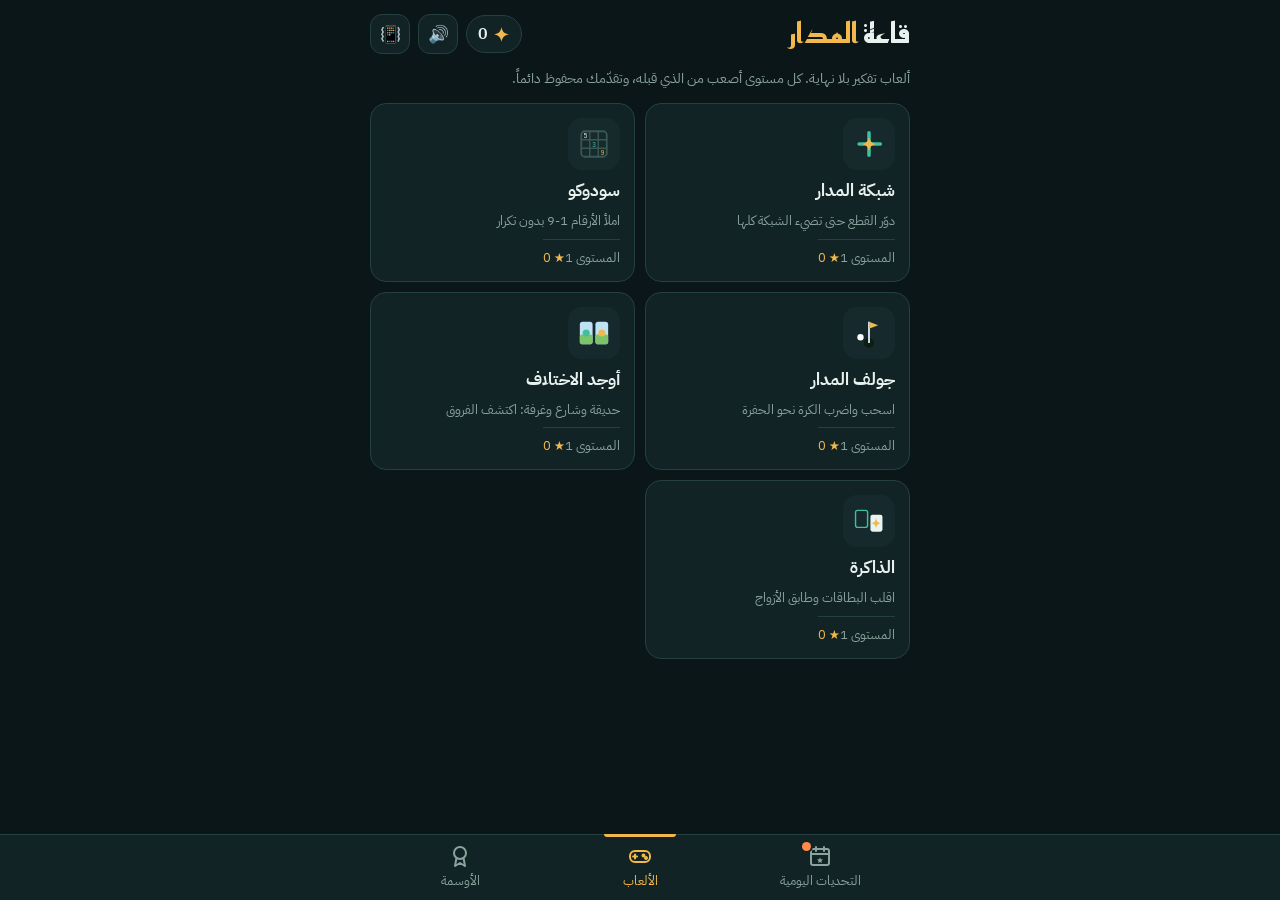
==== commit 6b46023c: "Add files via upload" ====
--- a/index.html
+++ b/index.html
@@ -3,1034 +3,818 @@
 <head>
 <meta charset="utf-8">
 <meta name="viewport" content="width=device-width,initial-scale=1,viewport-fit=cover">
+<meta name="theme-color" content="#0b1618">
+<meta name="mobile-web-app-capable" content="yes">
+<meta name="apple-mobile-web-app-title" content="قاعة المدار">
+<link rel="icon" type="image/png" href="[data-uri]">
+<link rel="apple-touch-icon" href="icon-192.png">
+<link rel="manifest" href="manifest.json">
 <meta name="apple-mobile-web-app-capable" content="yes">
-<meta name="mobile-web-app-capable" content="yes">
-<meta name="apple-mobile-web-app-title" content="مساعدي">
-<meta name="theme-color" content="#0d1b1e">
-<link rel="icon" type="image/png" sizes="192x192" href="[data-uri]">
-<link rel="apple-touch-icon" sizes="180x180" href="[data-uri]">
-<script>
-(function(){try{var base=location.href.split('?')[0].split('#')[0];
-var m={name:'مساعدي',short_name:'مساعدي',start_url:base,scope:base.replace(/[^/]*$/,''),display:'standalone',background_color:'#0d1b1e',theme_color:'#0d1b1e',dir:'rtl',lang:'ar',
-icons:[{src:'[data-uri]',sizes:'192x192',type:'image/png',purpose:'any'},{src:'[data-uri]',sizes:'512x512',type:'image/png',purpose:'any'}]};
-var l=document.createElement('link');l.rel='manifest';l.href='data:application/manifest+json,'+encodeURIComponent(JSON.stringify(m));document.head.appendChild(l)}catch(e){}})();
-</script>
-<title>مساعدي الخاص</title>
+<meta name="apple-mobile-web-app-status-bar-style" content="black-translucent">
+<script>if('serviceWorker' in navigator)addEventListener('load',()=>navigator.serviceWorker.register('sw.js').catch(()=>{}));</script>
+<title>قاعة المدار</title>
 <link rel="stylesheet" href="https://fonts.googleapis.com/css2?family=Reem+Kufi:wght@500;700&family=IBM+Plex+Sans+Arabic:wght@400;500;600&display=swap">
 <style>
+/* Layout: hub (daily challenge, game cards, badges) -> game screen (top bar, stats, stage, controls). Deliberately dark night-orbit identity. */
 :root{
-  --bg:#f3f5f4; --surface:#ffffff; --fg:#17201d; --muted:#5d6b66; --line:#dde3e0;
-  --accent:#0f7a62; --accent-fg:#ffffff; --user:#e3efe9; --danger:#b3261e; --code:#1d2522; --code-fg:#e6efe9;
+  --bg:#0b1618; --panel:#122326; --tile:#16292d; --tile-hi:#1d373b; --line:#24403f;
+  --fg:#e8f1ee; --muted:#8aa39d; --pipe:#3a5853; --lit:#3fbf9b; --glow:rgba(63,191,155,.45);
+  --gold:#f2b84b; --danger:#f2a09a; --fire:#ff8a4c;
   --display:"Reem Kufi","IBM Plex Sans Arabic",system-ui,sans-serif;
   --body:"IBM Plex Sans Arabic",system-ui,-apple-system,"Segoe UI",Tahoma,sans-serif;
-  color-scheme:light;
+  color-scheme:dark;
 }
-@media (prefers-color-scheme: dark){:root:not([data-theme="light"]){
-  --bg:#101614; --surface:#18201d; --fg:#e7eeeb; --muted:#93a39d; --line:#2a3531;
-  --accent:#3fbf9b; --accent-fg:#06231b; --user:#1f3a31; --danger:#f2b8b5; --code:#0b100e; --code-fg:#e6efe9; color-scheme:dark}}
-:root[data-theme="dark"]{
-  --bg:#101614; --surface:#18201d; --fg:#e7eeeb; --muted:#93a39d; --line:#2a3531;
-  --accent:#3fbf9b; --accent-fg:#06231b; --user:#1f3a31; --danger:#f2b8b5; --code:#0b100e; --code-fg:#e6efe9; color-scheme:dark}
-*{box-sizing:border-box}
-html,body{height:100%;margin:0}
-body{background:var(--bg);color:var(--fg);font-family:var(--body);font-size:16px;line-height:1.7;
-  padding-top:env(safe-area-inset-top,0px);padding-bottom:env(safe-area-inset-bottom,0px)}
+html,body{height:100%}
+body{background:var(--bg);color:var(--fg);font-family:var(--body);margin:0;
+  padding-left:max(16px,env(safe-area-inset-left,0px));padding-right:max(16px,env(safe-area-inset-right,0px));-webkit-tap-highlight-color:transparent}
 [hidden]{display:none!important}
-.app{height:100%;display:flex;flex-direction:column;max-width:760px;margin:0 auto}
-.pad{padding-left:max(16px,env(safe-area-inset-left,0px));padding-right:max(16px,env(safe-area-inset-right,0px))}
 button{font:inherit;color:inherit}
-button:focus-visible,a:focus-visible{outline:2px solid var(--accent);outline-offset:2px}
-
-header{display:flex;align-items:center;gap:8px;padding-block:10px;border-bottom:1px solid var(--line)}
-.mark{width:34px;height:34px;border-radius:9px;object-fit:cover;background:#0d1b1e;color:var(--accent-fg);
-  display:grid;place-items:center;font-family:var(--display);font-weight:700;font-size:17px;flex:none}
-.title{flex:1;min-width:0;font-family:var(--display);font-size:19px;font-weight:700;white-space:nowrap;overflow:hidden;text-overflow:ellipsis}
-.icon{flex:none;width:40px;height:40px;border-radius:12px;border:1px solid var(--line);background:transparent;display:grid;place-items:center;cursor:pointer;color:var(--fg)}
-.icon:hover{border-color:var(--accent)}
+button:focus-visible{outline:2px solid var(--gold);outline-offset:2px}
+.wrap{max-width:540px;margin:0 auto;padding-block:14px 22px;display:flex;flex-direction:column;gap:14px}
+.inner{display:flex;flex-direction:column;gap:14px}
+
+.hubhead{display:flex;align-items:center;gap:8px}
+.hubhead h1{font-family:var(--display);font-size:28px;margin:0;flex:1;line-height:1.2}
+.hubhead h1 span{color:var(--gold)}
+.pill{display:flex;align-items:center;gap:5px;background:var(--panel);border:1px solid var(--line);border-radius:999px;padding:6px 11px;font-weight:600;font-variant-numeric:tabular-nums;white-space:nowrap}
+.pill svg{width:17px;height:17px;fill:var(--gold)}
+.tog{width:40px;height:40px;border-radius:12px;border:1px solid var(--line);background:var(--panel);display:grid;place-items:center;cursor:pointer;flex:none;font-size:17px}
+.tog.off{opacity:.45}
+.hubsub{margin:0;color:var(--muted);font-size:14px}
+h3.sec{font-family:var(--display);font-size:19px;margin:6px 0 -4px}
+
+.tabbar{position:fixed;left:0;right:0;bottom:0;z-index:15;background:var(--panel);border-top:1px solid var(--line);
+  padding-bottom:env(safe-area-inset-bottom,0px);padding-left:max(16px,env(safe-area-inset-left,0px));padding-right:max(16px,env(safe-area-inset-right,0px))}
+.tabbar .tb{max-width:540px;margin:0 auto;display:grid;grid-template-columns:repeat(3,minmax(0,1fr))}
+.tabbar button{background:none;border:0;padding:9px 0 10px;display:flex;flex-direction:column;align-items:center;gap:3px;color:var(--muted);font-size:12.5px;cursor:pointer;position:relative;min-width:0}
+.tabbar button span{white-space:nowrap}
+.tabbar button svg{width:24px;height:24px}
+.tabbar button[aria-selected="true"]{color:var(--gold)}
+.tabbar button[aria-selected="true"]::before{content:"";position:absolute;top:-1px;left:30%;right:30%;height:3px;border-radius:0 0 3px 3px;background:var(--gold)}
+.tabbar .dot{position:absolute;top:7px;left:calc(50% - 18px);width:9px;height:9px;border-radius:50%;background:var(--fire);box-shadow:0 0 0 2px var(--panel)}
+#hub{padding-bottom:74px}
+.panel{display:flex;flex-direction:column;gap:14px}
+.week{display:grid;grid-template-columns:repeat(7,minmax(0,1fr));gap:4px;text-align:center}
+.week span{display:flex;flex-direction:column;align-items:center;gap:4px;font-size:11px;color:var(--muted)}
+.week i{width:28px;height:28px;border-radius:50%;border:2px solid var(--line);display:grid;place-items:center;font-style:normal;font-size:14px}
+.week .on i{border-color:var(--fire);background:rgba(255,138,76,.18)}
+.week .today{color:var(--fg);font-weight:600}
+.week .today i{border-style:dashed;border-color:var(--gold)}
+.week .today.on i{border-style:solid;border-color:var(--fire)}
+.dlist{display:flex;flex-direction:column;gap:8px}
+.drow{display:flex;align-items:center;gap:12px;width:100%;text-align:right;background:var(--tile);border:1px solid var(--line);border-radius:14px;padding:10px 12px;cursor:pointer}
+.drow:hover{border-color:var(--lit)}
+.drow .gi{width:46px;height:46px;flex:none;background:var(--bg)}
+.drow .gi svg{width:30px;height:30px}
+.drow .t{flex:1;min-width:0;display:flex;flex-direction:column;gap:1px}
+.drow .t b{font-size:16px}
+.drow .t small{font-size:13px;color:var(--muted)}
+.drow .go{flex:none;font-size:13px;font-weight:600;padding:6px 14px;border-radius:999px;background:var(--lit);color:#062019}
+.drow.done{border-color:var(--lit)}
+.drow.done .go{background:transparent;color:var(--gold);padding:6px 4px;letter-spacing:1px}
+.dsum{font-size:13.5px;color:var(--muted);text-align:center;margin:0}
+.achhead{display:flex;align-items:baseline;gap:8px}
+.achhead b{font-family:var(--display);font-size:20px;flex:1;font-weight:700}
+.achhead span{color:var(--gold);font-weight:600;font-variant-numeric:tabular-nums}
+.achbar{height:8px;border-radius:999px;background:var(--panel);border:1px solid var(--line);overflow:hidden}
+.achbar i{display:block;height:100%;background:var(--gold);border-radius:999px;transition:width .4s}
+.daily{background:linear-gradient(0deg,var(--panel),var(--panel));border:1px solid var(--gold);border-radius:16px;padding:14px;display:flex;flex-direction:column;gap:10px}
+.daily .top{display:flex;align-items:center;gap:10px}
+.daily .top b{font-size:17px;flex:1}
+.streak{color:var(--fire);font-weight:600;font-variant-numeric:tabular-nums}
+.dgames{display:grid;grid-template-columns:repeat(5,minmax(0,1fr));gap:6px}
+.dg{background:var(--tile);border:1px solid var(--line);border-radius:12px;padding:8px 2px 6px;display:flex;flex-direction:column;align-items:center;gap:2px;cursor:pointer;min-width:0}
+.dg svg{width:30px;height:30px}
+.dg small{font-size:11px;color:var(--muted);white-space:nowrap}
+.dg.done{border-color:var(--lit)}
+.dg.done small{color:var(--lit)}
+
+.cards{display:grid;grid-template-columns:repeat(2,minmax(0,1fr));gap:10px}
+.gcard{display:flex;flex-direction:column;gap:8px;text-align:right;background:var(--panel);border:1px solid var(--line);border-radius:16px;padding:14px;cursor:pointer;min-width:0}
+.gcard:hover{border-color:var(--lit)}
+.gi{width:52px;height:52px;border-radius:14px;background:var(--tile);display:grid;place-items:center}
+.gi svg{width:34px;height:34px}
+.gcard b{font-size:17px}
+.gcard small{color:var(--muted);font-size:13px;line-height:1.5}
+.prog{display:flex;justify-content:space-between;font-size:12.5px;color:var(--muted);border-top:1px solid var(--line);padding-top:8px;margin-top:auto;font-variant-numeric:tabular-nums}
+.prog em{font-style:normal;color:var(--gold)}
+
+.badges{display:grid;grid-template-columns:repeat(4,minmax(0,1fr));gap:8px}
+.badge{background:var(--panel);border:1px solid var(--line);border-radius:12px;padding:10px 4px;text-align:center;display:flex;flex-direction:column;align-items:center;gap:4px;min-width:0}
+.badge .em{font-size:24px;line-height:1;filter:grayscale(1);opacity:.35}
+.badge small{font-size:11px;color:var(--muted);line-height:1.35}
+.badge.got{border-color:var(--gold)}
+.badge.got .em{filter:none;opacity:1}
+.badge.got small{color:var(--fg)}
+
+.topbar{display:flex;align-items:center;gap:10px}
+.topbar h2{font-family:var(--display);font-size:22px;margin:0;flex:1}
+.icon{width:42px;height:42px;border-radius:12px;border:1px solid var(--line);background:var(--panel);display:grid;place-items:center;cursor:pointer;flex:none}
 .icon svg{width:20px;height:20px}
-
-#thread{flex:1;overflow-y:auto;padding-block:18px;display:flex;flex-direction:column;gap:16px}
-.msg{max-width:88%;min-width:0;overflow-wrap:anywhere}
-.msg.user{align-self:flex-start;background:var(--user);padding:10px 14px;border-radius:16px 16px 4px 16px;white-space:pre-wrap}
-.msg.user .imgs{display:flex;gap:6px;flex-wrap:wrap;margin-bottom:6px}
-.msg.user .imgs img{width:96px;height:96px;object-fit:cover;border-radius:10px}
-.msg.user .tag{font-size:13px;opacity:.7}
-.msg.bot{align-self:stretch;max-width:100%}
-.content p{margin:0 0 .6em}.content p:last-child{margin:0}
-.content ul,.content ol{margin:0 0 .6em;padding-inline-start:1.3em}
-.content h3{font-family:var(--display);font-size:18px;margin:.4em 0 .3em}
-.content :not(pre)>code{background:var(--surface);border:1px solid var(--line);padding:0 4px;border-radius:4px;font-family:ui-monospace,Menlo,Consolas,monospace;font-size:.9em}
-.codebox{margin:0 0 .7em;border-radius:10px;overflow:hidden;background:var(--code);color:var(--code-fg)}
-.codebar{display:flex;align-items:center;gap:6px;padding:6px 8px;border-bottom:1px solid rgba(255,255,255,.08);font-size:13px}
-.codebar .lang{flex:1;opacity:.7;direction:ltr;text-align:left;font-family:ui-monospace,Menlo,Consolas,monospace}
-.codebar button{background:rgba(255,255,255,.08);border:0;color:var(--code-fg);border-radius:8px;padding:3px 10px;cursor:pointer;font-size:13px}
-.codebar button.explain{background:var(--accent);color:var(--accent-fg)}
-.codebox pre{margin:0;padding:12px;overflow-x:auto;direction:ltr;text-align:left;font-size:13.5px;line-height:1.55}
-.codebox code{font-family:ui-monospace,Menlo,Consolas,monospace}
-.tbl{overflow-x:auto;margin:0 0 .7em;border:1px solid var(--line);border-radius:8px}
-.tbl table{border-collapse:collapse;width:100%;font-size:15px;font-variant-numeric:tabular-nums}
-.tbl th,.tbl td{padding:8px 12px;border-bottom:1px solid var(--line);text-align:right;white-space:nowrap}
-.tbl th{background:var(--user);font-weight:600}
-.tbl tr:last-child td{border-bottom:0}
-.thinking{color:var(--muted)}
-.note{color:var(--danger);font-size:14px;margin-top:6px}
-.note.small{font-size:12px;opacity:.75;direction:ltr;text-align:left}
-.actions{display:flex;gap:6px;margin-top:8px;flex-wrap:wrap}
-.act{background:transparent;border:1px solid var(--line);border-radius:999px;padding:3px 10px;font-size:13px;color:var(--muted);cursor:pointer}
-.act:hover{border-color:var(--accent);color:var(--fg)}
-.act.on{color:var(--accent);border-color:var(--accent)}
-.followups{display:flex;flex-wrap:wrap;gap:8px;margin-top:10px}
-.chip{background:var(--surface);border:1px solid var(--line);color:var(--fg);font-size:15px;padding:8px 14px;border-radius:12px;cursor:pointer;text-align:right}
-.chip:hover{border-color:var(--accent)}
-.followups .chip{font-size:14px;padding:6px 12px}
-
-.welcome{display:flex;flex-direction:column;gap:16px;padding-block:20px 8px}
-.welcome h1{font-family:var(--display);font-size:28px;margin:0;line-height:1.3;text-wrap:balance}
-.welcome p{margin:0;color:var(--muted)}
-.chips{display:flex;flex-wrap:wrap;gap:8px}
-
-.previews{display:flex;gap:8px;flex-wrap:wrap;padding-block:8px 0}
-.thumb{position:relative;width:64px;height:64px;border-radius:10px;overflow:hidden;border:1px solid var(--line)}
-.thumb img{width:100%;height:100%;object-fit:cover;display:block}
-.thumb.file{width:auto;max-width:200px;display:flex;align-items:center;gap:6px;padding:0 30px 0 10px;background:var(--surface);font-size:13px}
-.thumb.file span{white-space:nowrap;overflow:hidden;text-overflow:ellipsis}
-.thumb.loading{opacity:.6}
-.thumb button{position:absolute;top:2px;left:2px;width:22px;height:22px;border-radius:50%;border:0;background:rgba(0,0,0,.6);color:#fff;font-size:14px;line-height:22px;cursor:pointer;padding:0}
-#listening{padding-block:8px 0;color:var(--accent);font-weight:600;font-size:15px}
-form#composer{display:flex;gap:6px;align-items:flex-end;padding-block:10px 12px;border-top:1px solid var(--line);background:var(--bg)}
-.tool{flex:none;height:46px;width:42px;border-radius:14px;border:1px solid var(--line);background:var(--surface);color:var(--accent);display:grid;place-items:center;cursor:pointer}
-.tool svg{width:21px;height:21px}
-.tool.rec{background:var(--danger);color:#fff;border-color:transparent}
-textarea,input[type=password],input:not([type]),select{font:inherit;color:var(--fg);background:var(--surface);border:1px solid var(--line);border-radius:12px;padding:10px 14px;width:100%}
-#box{flex:1;min-width:0;resize:none;max-height:160px;border-radius:14px}
-textarea:focus,input:focus,select:focus{outline:2px solid var(--accent);outline-offset:0;border-color:transparent}
-.btn{flex:none;height:46px;min-width:60px;border:0;border-radius:14px;background:var(--accent);color:var(--accent-fg);font-weight:600;cursor:pointer;padding:0 14px}
-.ghost{background:transparent;border:1px solid var(--line);color:var(--fg);font-size:14px;padding:6px 14px;border-radius:999px;cursor:pointer}
-
-.sheetwrap{position:fixed;inset:0;background:var(--bg);overflow-y:auto;z-index:20;
-  padding-top:env(safe-area-inset-top,0px);padding-bottom:env(safe-area-inset-bottom,0px)}
-.sheet{max-width:620px;margin:0 auto;padding-block:16px 40px;display:flex;flex-direction:column;gap:16px}
-.sheethead{display:flex;align-items:center;gap:10px}
-.sheethead h2{font-family:var(--display);font-size:24px;margin:0;flex:1}
-.sheethead small{font-size:13px;color:var(--muted);font-family:var(--body)}
-.field{display:flex;flex-direction:column;gap:6px}
-.field label{font-weight:600;font-size:15px}
-.field small{color:var(--muted);font-size:13px;line-height:1.6}
-.field small a{color:var(--accent)}
-.check{display:flex;align-items:center;gap:10px;font-weight:500}
-.check input{width:20px;height:20px;accent-color:var(--accent)}
-.tabs{display:flex;gap:6px;background:var(--surface);border:1px solid var(--line);border-radius:12px;padding:4px}
-.tabs button{flex:1;border:0;background:transparent;padding:8px;border-radius:9px;cursor:pointer;font-weight:600;color:var(--muted)}
-.tabs button[aria-selected="true"]{background:var(--accent);color:var(--accent-fg)}
-.list{display:flex;flex-direction:column;gap:8px}
-.item{display:flex;align-items:flex-start;gap:8px;background:var(--surface);border:1px solid var(--line);border-radius:12px;padding:10px 12px}
-.item.cur{border-color:var(--accent)}
-.item .main{flex:1;min-width:0;cursor:pointer;background:none;border:0;text-align:right;padding:0}
-.item .t{font-weight:600;white-space:nowrap;overflow:hidden;text-overflow:ellipsis}
-.item .s{font-size:13px;color:var(--muted)}
-.item .preview{font-size:14px;color:var(--fg);display:-webkit-box;-webkit-line-clamp:3;-webkit-box-orient:vertical;overflow:hidden;white-space:pre-wrap}
-.item .x{flex:none;border:0;background:transparent;color:var(--muted);font-size:13px;cursor:pointer;padding:4px 6px;border-radius:8px}
-.empty{color:var(--muted);text-align:center;padding:24px 8px}
-.saved-full{background:var(--surface);border:1px solid var(--line);border-radius:12px;padding:14px}
-.codesbtn{position:relative}
-.badge{position:absolute;top:-5px;left:-5px;min-width:18px;height:18px;padding:0 5px;border-radius:999px;background:var(--accent);color:var(--accent-fg);font-size:11px;line-height:18px;font-weight:600}
-.codechip{display:flex;align-items:center;gap:8px;flex-wrap:wrap;width:100%;background:var(--surface);border:1px solid var(--line);border-radius:12px;padding:8px 10px;margin:0 0 .7em}
-.codechip .open{flex:1;min-width:150px;display:flex;align-items:center;gap:10px;background:none;border:0;padding:2px 0;text-align:right;cursor:pointer}
-.codechip .txt{flex:1;min-width:0;display:flex;flex-direction:column}
-.codechip .chipacts{display:flex;gap:6px}
-.codechip .act{font-size:14px;padding:5px 12px;color:var(--fg)}
-.codechip .chiprun{background:var(--accent);color:var(--accent-fg);border-color:transparent}
-.codechip .ic{flex:none;width:34px;height:34px;border-radius:9px;background:var(--code);color:var(--code-fg);display:grid;place-items:center;font-family:ui-monospace,Menlo,monospace;font-size:13px}
-.codechip .nm{font-weight:600;direction:ltr;text-align:right;overflow:hidden;text-overflow:ellipsis;white-space:nowrap}
-.codechip .sub{font-size:13px;color:var(--muted)}
-.codebox.flash{outline:3px solid var(--accent);outline-offset:2px}
-.codegroup{font-size:13px;color:var(--muted);margin:6px 0 -6px}
-.projbar{display:flex;align-items:center;gap:6px;flex-wrap:wrap;padding-block:8px;border-top:1px solid var(--line);background:var(--user)}
-.projbar .pn{flex:1;min-width:120px;font-weight:600;overflow:hidden;text-overflow:ellipsis;white-space:nowrap;direction:ltr;text-align:right}
-.projbar .pn small{color:var(--muted);font-weight:400}
-.projbar .act{color:var(--fg);background:var(--surface);font-size:13px}
-.projbar .act.main{background:var(--accent);color:var(--accent-fg);border-color:transparent}
-.errbar{display:flex;align-items:center;gap:8px;flex-wrap:wrap;background:var(--surface);border:1px solid var(--danger);border-radius:12px;padding:8px 12px;color:var(--danger);font-size:14px}
-.errbar .btn{height:38px;font-size:14px}
-.tblbar{display:flex;gap:6px;margin:-4px 0 10px;flex-wrap:wrap}
-#printArea{display:none}
-@media print{
-  body{background:#fff!important;color:#000!important;padding:0}
-  body>*:not(#printArea){display:none!important}
-  #printArea{display:block!important;direction:rtl;font-family:var(--body);color:#000}
-  #printArea h1{font-family:var(--display);font-size:20pt;margin:0 0 4pt}
-  #printArea .meta{font-size:10pt;color:#555;margin-bottom:12pt}
-  #printArea table{border-collapse:collapse;width:100%;font-size:11pt}
-  #printArea th,#printArea td{border:1px solid #444;padding:6pt 8pt;text-align:right}
-  #printArea th{background:#e3efe9!important;-webkit-print-color-adjust:exact;print-color-adjust:exact}
-  @page{margin:14mm}
-}
-.search{margin:0}
-.section-title{font-family:var(--display);font-size:18px;margin:8px 0 0}
-.row2{display:flex;gap:8px;flex-wrap:wrap}
-.row2 .ghost{flex:1;min-width:140px;padding:10px 14px;font-size:15px}
-.tpl{display:flex;flex-direction:column;gap:2px;text-align:right;background:var(--surface);border:1px solid var(--line);border-radius:12px;padding:12px 14px;cursor:pointer}
-.tpl:hover{border-color:var(--accent)}
-.tpl b{font-size:16px}.tpl span{font-size:13px;color:var(--muted)}
-#lock{display:grid;place-items:center;text-align:center;z-index:40}
-#lock .sheet{max-width:320px;align-items:center}
-#lock input{text-align:center;font-size:24px;letter-spacing:.4em}
-.linkbtn{background:none;border:0;color:var(--muted);text-decoration:underline;cursor:pointer;font-size:14px}
-.toast{position:fixed;bottom:calc(90px + env(safe-area-inset-bottom,0px));left:50%;transform:translateX(-50%);background:var(--fg);color:var(--bg);padding:8px 16px;border-radius:999px;font-size:14px;z-index:30;white-space:nowrap}
+.tag{font-size:12px;border:1px solid var(--gold);color:var(--gold);border-radius:999px;padding:2px 10px}
+.stats{display:grid;grid-template-columns:repeat(4,minmax(0,1fr));gap:8px}
+.stat{background:var(--panel);border:1px solid var(--line);border-radius:12px;padding:6px 4px;text-align:center;min-width:0}
+.stat b{display:block;font-size:19px;font-variant-numeric:tabular-nums;font-weight:600;line-height:1.35;white-space:nowrap}
+.stat small{font-size:11.5px;color:var(--muted)}
+.stat.gold b{color:var(--gold)}
+.stage{position:relative;width:100%}
+.controls{display:flex;gap:8px;flex-wrap:wrap}
+.btn{flex:1;min-width:84px;height:46px;border-radius:12px;border:1px solid var(--line);background:var(--panel);color:var(--fg);font-size:15px;font-weight:500;cursor:pointer;display:flex;align-items:center;justify-content:center;gap:6px;padding:0 8px}
+.btn svg{width:18px;height:18px;flex:none}
+.btn:active{transform:scale(.98)}
+.btn:disabled{opacity:.4;cursor:default}
+.btn.on{border-color:var(--gold);color:var(--gold)}
+.btn.main{background:var(--lit);color:#062019;border-color:transparent;font-weight:600}
+.help{font-size:13.5px;color:var(--muted);line-height:1.7;margin:0;text-align:center;text-wrap:balance}
+.overlay{position:absolute;inset:0;background:rgba(8,16,18,.92);border-radius:14px;display:flex;flex-direction:column;align-items:center;justify-content:center;gap:12px;text-align:center;padding:16px;z-index:5;min-height:280px}
+.overlay h3{font-family:var(--display);font-size:30px;margin:0}
+.overlay p{margin:0;color:var(--muted)}
+.overlay .btn{flex:none;width:210px}
+.overlay.picker{justify-content:flex-start;overflow-y:auto}
+.levels{display:grid;grid-template-columns:repeat(5,minmax(0,1fr));gap:6px;width:100%}
+.lv{height:54px;border-radius:10px;border:1px solid var(--line);background:var(--tile);display:flex;flex-direction:column;align-items:center;justify-content:center;cursor:pointer;font-weight:600;font-variant-numeric:tabular-nums}
+.lv small{font-size:10px;color:var(--gold);letter-spacing:1px;font-weight:400}
+.lv.cur{border-color:var(--lit)}
+.stars{display:flex;gap:6px}.stars svg{width:40px;height:40px}
+.stars .on{fill:var(--gold)}.stars .off{fill:#2a3f40}
+.toast{position:fixed;left:50%;bottom:calc(84px + env(safe-area-inset-bottom,0px));transform:translateX(-50%);background:var(--fg);color:var(--bg);padding:8px 16px;border-radius:999px;font-size:14px;white-space:nowrap;z-index:20;max-width:calc(100% - 32px);overflow:hidden;text-overflow:ellipsis}
+.toast.ach{background:var(--gold);color:#2a1c00;font-weight:600}
+
+/* grid game */
+.gboard{display:grid;width:100%;aspect-ratio:1/1;gap:3px;direction:ltr;touch-action:manipulation;border-radius:12px}
+.gboard.wrapmode{outline:2px dashed var(--gold);outline-offset:4px}
+.cell{position:relative;background:var(--tile);border-radius:8px;cursor:pointer;overflow:hidden;border:0;padding:0}
+.cell.locked{background:#0f1e21;cursor:not-allowed}
+.cell.locked::after{content:"";position:absolute;top:4px;left:4px;width:7px;height:7px;border-radius:2px;background:var(--muted);opacity:.8}
+.cell svg{position:absolute;inset:0;width:100%;height:100%;transition:transform .18s ease}
+.arm{stroke:var(--pipe);stroke-width:16;stroke-linecap:round;transition:stroke .2s}
+.hub{fill:var(--pipe)}.lit .arm{stroke:var(--lit)}.lit .hub{fill:var(--lit)}
+.lit svg{filter:drop-shadow(0 0 4px var(--glow))}
+.node{fill:var(--tile);stroke:var(--pipe);stroke-width:7}.lit .node{fill:var(--gold);stroke:var(--gold)}
+.gstar{fill:var(--gold)}
+.hintflash{animation:hint .9s ease 2}
+.cell.badc{box-shadow:inset 0 0 0 3px var(--danger)}
+.cell.okc{box-shadow:inset 0 0 0 2px rgba(63,191,155,.5)}
+.shake{animation:shake .3s}
+@keyframes hint{50%{box-shadow:inset 0 0 0 3px var(--gold)}}
+@keyframes shake{25%{transform:translateX(-3px)}75%{transform:translateX(3px)}}
+
+/* sudoku */
+.sboard{display:grid;grid-template-columns:repeat(9,1fr);width:100%;aspect-ratio:1/1;direction:ltr;border:2px solid var(--muted);border-radius:10px;overflow:hidden;background:var(--line);gap:1px}
+.sc{background:var(--tile);border:0;padding:0;display:grid;place-items:center;font-size:clamp(16px,5vw,24px);font-variant-numeric:tabular-nums;cursor:pointer;position:relative;color:var(--lit)}
+.sc.g{color:var(--fg);font-weight:600}
+.sc.bR{box-shadow:inset -2px 0 0 var(--muted)}.sc.bB{box-shadow:inset 0 -2px 0 var(--muted)}.sc.bR.bB{box-shadow:inset -2px 0 0 var(--muted),inset 0 -2px 0 var(--muted)}
+.sc.peer{background:#18302f}.sc.same{background:#23423d}.sc.sel{background:#2d5650}
+.sc.bad{color:var(--danger)}
+.notes{display:grid;grid-template-columns:repeat(3,1fr);width:100%;height:100%;font-size:clamp(8px,2.2vw,11px);color:var(--muted);line-height:1}
+.notes span{display:grid;place-items:center}
+.pad{display:grid;grid-template-columns:repeat(9,minmax(0,1fr));gap:5px;direction:ltr;margin-top:10px}
+.pad button{height:48px;border-radius:10px;border:1px solid var(--line);background:var(--panel);font-size:20px;font-weight:600;cursor:pointer;display:flex;flex-direction:column;align-items:center;justify-content:center;line-height:1.1;padding:0}
+.pad button small{font-size:10px;color:var(--muted);font-weight:400}
+.pad button:disabled{opacity:.3}
+
+canvas{display:block;width:100%;border-radius:14px;touch-action:none}
+.difflabel{font-size:12.5px;color:var(--muted);margin:6px 2px 4px}
+
+.mboard{display:grid;gap:6px;direction:ltr;margin:0 auto}
+.mc{border:0;padding:0;background:none;cursor:pointer;perspective:600px;min-width:0;width:100%;height:100%}
+.mc .in{position:relative;width:100%;height:100%;transition:transform .35s;transform-style:preserve-3d}
+.mc.up .in,.mc.done .in{transform:rotateY(180deg)}
+.mc .f,.mc .b{position:absolute;inset:0;border-radius:12px;display:grid;place-items:center;backface-visibility:hidden;-webkit-backface-visibility:hidden}
+.mc .b{background:var(--tile);border:1px solid var(--line)}
+.mc .b svg{width:44%;height:44%;opacity:.55}
+.mc .f{background:#e9f3ef;transform:rotateY(180deg);font-size:var(--sym,30px)}
+.mc.done .f{background:#cdebdf;box-shadow:0 0 0 3px var(--lit)}
+@media (prefers-reduced-motion:reduce){.cell svg,.mc .in{transition:none}.hintflash,.shake{animation:none}}
 </style>
 </head>
-<body>
-<div class="app">
-  <header class="pad">
-    <button class="icon" id="openMenu" type="button" aria-label="مكتبتي: المحادثات والمحفوظات">
-      <svg viewBox="0 0 24 24" fill="none" stroke="currentColor" stroke-width="2" stroke-linecap="round"><path d="M4 7h16M4 12h16M4 17h16"/></svg>
+<body style="padding-top:env(safe-area-inset-top,0px)">
+
+
+<div class="wrap" dir="rtl" lang="ar">
+  <section id="hub" class="inner">
+    <div class="hubhead">
+      <h1>قاعة <span>المدار</span></h1>
+      <div class="pill" title="مجموع نجومك"><svg viewBox="0 0 100 100"><path d="M50 6c5 28 16 39 44 44-28 5-39 16-44 44-5-28-16-39-44-44 28-5 39-16 44-44z"/></svg><span id="totalStars">0</span></div>
+      <button class="tog" id="sndBtn" type="button" aria-label="الأصوات">🔊</button>
+      <button class="tog" id="vibBtn" type="button" aria-label="الاهتزاز">📳</button>
+    </div>
+    <div class="panel" id="pDaily" role="tabpanel" aria-labelledby="tDaily">
+      <div class="daily" id="daily"></div>
+    </div>
+    <div class="panel" id="pGames" role="tabpanel" aria-labelledby="tGames">
+      <p class="hubsub">ألعاب تفكير بلا نهاية. كل مستوى أصعب من الذي قبله، وتقدّمك محفوظ دائماً.</p>
+      <div class="cards" id="cards"></div>
+    </div>
+    <div class="panel" id="pBadges" role="tabpanel" aria-labelledby="tBadges">
+      <div class="achhead"><b>أوسمتك</b><span id="achCount"></span></div>
+      <div class="achbar"><i id="achBar"></i></div>
+      <div class="badges" id="badges"></div>
+    </div>
+  </section>
+
+  <section id="play" class="inner" hidden>
+    <div class="topbar">
+      <button class="icon" id="back" type="button" aria-label="رجوع إلى القاعة"><svg viewBox="0 0 24 24" fill="none" stroke="currentColor" stroke-width="2" stroke-linecap="round" stroke-linejoin="round"><path d="M9 6l6 6-6 6"/></svg></button>
+      <h2 id="gTitle">لعبة</h2>
+      <span class="tag" id="dailyTag" hidden>تحدي اليوم</span>
+      <button class="icon" id="lvlBtn" type="button" aria-label="اختيار المستوى"><svg viewBox="0 0 24 24" fill="none" stroke="currentColor" stroke-width="2" stroke-linecap="round" stroke-linejoin="round"><rect x="4" y="4" width="6" height="6" rx="1"/><rect x="14" y="4" width="6" height="6" rx="1"/><rect x="4" y="14" width="6" height="6" rx="1"/><rect x="14" y="14" width="6" height="6" rx="1"/></svg></button>
+    </div>
+    <div class="stats" id="stats"></div>
+    <div class="stage" id="stage"></div>
+    <div class="controls" id="ctrl"></div>
+    <p class="help" id="help"></p>
+  </section>
+</div>
+<nav class="tabbar" id="tabbar" dir="rtl" lang="ar" role="tablist" aria-label="أقسام القاعة">
+  <div class="tb">
+    <button type="button" role="tab" id="tDaily" data-tab="pDaily" aria-controls="pDaily">
+      <svg viewBox="0 0 24 24" fill="none" stroke="currentColor" stroke-width="2" stroke-linecap="round" stroke-linejoin="round"><rect x="3" y="5" width="18" height="16" rx="2"/><path d="M3 10h18M8 3v4M16 3v4"/><path d="M12 13.5l.9 1.8 2 .3-1.45 1.4.35 2-1.8-.95-1.8.95.35-2-1.45-1.4 2-.3z" fill="currentColor" stroke="none"/></svg>
+      <span>التحديات اليومية</span><i class="dot" id="dailyDot" hidden></i>
     </button>
-    <img class="mark" id="markLetter" alt="" aria-hidden="true" src="[data-uri]">
-    <div class="title" id="titleName">مساعدي</div>
-    <button class="icon codesbtn" id="codesBtn" type="button" aria-label="خانة الأكواد">
-      <svg viewBox="0 0 24 24" fill="none" stroke="currentColor" stroke-width="2" stroke-linecap="round" stroke-linejoin="round"><path d="M8 7l-5 5 5 5M16 7l5 5-5 5M13.5 4l-3 16"/></svg>
-      <span class="badge" id="codeCount" hidden>0</span>
+    <button type="button" role="tab" id="tGames" data-tab="pGames" aria-controls="pGames">
+      <svg viewBox="0 0 24 24" fill="none" stroke="currentColor" stroke-width="2" stroke-linecap="round" stroke-linejoin="round"><rect x="2" y="7" width="20" height="11" rx="5"/><path d="M7 10.5v4M5 12.5h4"/><circle cx="15.5" cy="11.5" r="1" fill="currentColor"/><circle cx="18" cy="14" r="1" fill="currentColor"/></svg>
+      <span>الألعاب</span>
     </button>
-    <button class="icon" id="newChat" type="button" aria-label="محادثة جديدة">
-      <svg viewBox="0 0 24 24" fill="none" stroke="currentColor" stroke-width="2" stroke-linecap="round"><path d="M12 5v14M5 12h14"/></svg>
+    <button type="button" role="tab" id="tBadges" data-tab="pBadges" aria-controls="pBadges">
+      <svg viewBox="0 0 24 24" fill="none" stroke="currentColor" stroke-width="2" stroke-linecap="round" stroke-linejoin="round"><circle cx="12" cy="9" r="6"/><path d="M8.5 13.9L7 22l5-3 5 3-1.5-8.1"/></svg>
+      <span>الأوسمة</span>
     </button>
-    <button class="icon" id="openSettings" type="button" aria-label="الإعدادات">
-      <svg viewBox="0 0 24 24" fill="none" stroke="currentColor" stroke-width="2" stroke-linecap="round" stroke-linejoin="round"><circle cx="12" cy="12" r="3"/><path d="M12 2v3M12 19v3M4.2 4.2l2.1 2.1M17.7 17.7l2.1 2.1M2 12h3M19 12h3M4.2 19.8l2.1-2.1M17.7 6.3l2.1-2.1"/></svg>
-    </button>
-  </header>
-
-  <main id="thread" class="pad" aria-live="polite"></main>
-
-  <div id="projBar" class="pad projbar" hidden>
-    <span class="pn">📁 <span id="projName">مشروع</span> <small id="projVer"></small></span>
-    <button type="button" class="act main" id="projRun">▶️ تشغيل</button>
-    <button type="button" class="act" id="projSave">⬇️ حفظ</button>
-    <button type="button" class="act" id="projUndo">↩️ تراجع</button>
-    <button type="button" class="act" id="projEnd" aria-label="إنهاء وضع المشروع">✕</button>
   </div>
-  <div id="previews" class="pad previews" hidden></div>
-  <div id="listening" class="pad" hidden>🎙️ أستمع إليك... تكلّم ثم اضغط الميكروفون للإيقاف</div>
-  <form id="composer" class="pad">
-    <button class="tool" id="attachBtn" type="button" aria-label="إرفاق صورة أو ملف">
-      <svg viewBox="0 0 24 24" fill="none" stroke="currentColor" stroke-width="2" stroke-linecap="round" stroke-linejoin="round"><path d="M21.4 11.1l-9.2 9.2a6 6 0 0 1-8.5-8.5l9.2-9.2a4 4 0 0 1 5.7 5.7l-9.2 9.2a2 2 0 0 1-2.8-2.8l8.5-8.5"/></svg>
-    </button>
-    <button class="tool" id="micBtn" type="button" aria-label="تحدث بصوتك">
-      <svg viewBox="0 0 24 24" fill="none" stroke="currentColor" stroke-width="2" stroke-linecap="round" stroke-linejoin="round"><rect x="9" y="3" width="6" height="11" rx="3"/><path d="M5 11a7 7 0 0 0 14 0M12 18v3"/></svg>
-    </button>
-    <button class="tool" id="tplBtn" type="button" aria-label="قوالب جاهزة">
-      <svg viewBox="0 0 24 24" fill="none" stroke="currentColor" stroke-width="2" stroke-linecap="round" stroke-linejoin="round"><rect x="5" y="3" width="14" height="18" rx="2"/><path d="M9 8h6M9 12h6M9 16h3"/></svg>
-    </button>
-    <input id="fileInput" type="file" accept="image/*,.pdf,.doc,.docx,.xls,.xlsx,.csv,.txt,.md,.json,.html,application/pdf" multiple hidden>
-    <textarea id="box" rows="1" placeholder="اكتب أو تكلّم أو أرفق صورة أو ملف..." aria-label="رسالتك"></textarea>
-    <button class="btn" id="sendBtn" type="button">إرسال</button>
-  </form>
-</div>
-
-<section id="menu" class="sheetwrap pad" hidden>
-  <div class="sheet">
-    <div class="sheethead">
-      <h2>مكتبتي</h2>
-      <button class="ghost" type="button" id="closeMenu">رجوع</button>
-    </div>
-    <input id="search" class="search" type="search" placeholder="🔍 ابحث في المحادثات والمحفوظات" aria-label="بحث">
-    <div class="tabs" role="tablist">
-      <button type="button" role="tab" id="tabChats" aria-selected="true">المحادثات</button>
-      <button type="button" role="tab" id="tabSaved" aria-selected="false">المحفوظات ⭐</button>
-    </div>
-    <div id="chatList" class="list"></div>
-    <div id="savedList" class="list" hidden></div>
-    <h3 class="section-title">النسخة الاحتياطية</h3>
-    <div class="field"><small>احفظ محادثاتك ومحفوظاتك في ملف على هاتفك، حتى لا تضيع إذا مسحت بيانات المتصفح أو غيّرت هاتفك. (المفتاح والرقم السري لا يُحفظان في الملف.)</small></div>
-    <div class="row2">
-      <button class="ghost" type="button" id="exportBtn">⬇️ حفظ نسخة احتياطية</button>
-      <button class="ghost" type="button" id="importBtn">⬆️ استرجاع نسخة</button>
-      <input id="importFile" type="file" accept=".json,application/json" hidden>
-    </div>
-  </div>
-</section>
-
-<section id="templates" class="sheetwrap pad" hidden>
-  <div class="sheet">
-    <div class="sheethead">
-      <h2>قوالب جاهزة</h2>
-      <button class="ghost" type="button" id="closeTpl">رجوع</button>
-    </div>
-    <div class="field"><small>اختر قالباً، ثم غيّر ما بين الأقواس [ ] بمعلوماتك، واضغط إرسال.</small></div>
-    <div id="tplList" class="list"></div>
-  </div>
-</section>
-
-<section id="lock" class="sheetwrap pad" hidden>
-  <form class="sheet" id="lockForm">
-    <img class="mark" style="width:64px;height:64px" id="lockMark" alt="" src="[data-uri]">
-    <h2 style="font-family:var(--display);margin:0">التطبيق مقفل</h2>
-    <input id="lockInput" type="password" inputmode="numeric" autocomplete="off" aria-label="الرقم السري" placeholder="••••">
-    <div id="lockErr" class="note" hidden>الرقم غير صحيح</div>
-    <button class="btn" type="submit" style="width:100%">فتح</button>
-    <button class="linkbtn" type="button" id="forgotPin">نسيت الرقم؟</button>
-  </form>
-</section>
-
-<section id="savedView" class="sheetwrap pad" hidden>
-  <div class="sheet">
-    <div class="sheethead">
-      <h2 id="savedTitle">محفوظ</h2>
-      <button class="ghost" type="button" id="closeSaved">رجوع</button>
-    </div>
-    <div class="saved-full content" id="savedBody"></div>
-    <div class="actions">
-      <button class="act" type="button" id="savedCopy">📋 نسخ</button>
-      <button class="act" type="button" id="savedSpeak">🔊 استماع</button>
-    </div>
-  </div>
-</section>
-
-<section id="settings" class="sheetwrap pad" hidden>
-  <form class="sheet" id="settingsForm">
-    <div class="sheethead"><h2>الإعدادات <small>إصدار 14</small></h2></div>
-    <div class="field">
-      <label for="apiKey">مفتاح Gemini API</label>
-      <input id="apiKey" type="password" dir="ltr" autocomplete="off" placeholder="AIza...">
-      <small>احصل عليه مجاناً من <a href="https://aistudio.google.com/apikey" target="_blank" rel="noopener">Google AI Studio</a> ثم الصقه هنا. يُحفظ على جهازك فقط.</small>
-    </div>
-    <div class="field">
-      <label for="botName">اسم المساعد</label>
-      <input id="botName" placeholder="مساعدي">
-    </div>
-    <div class="field">
-      <label for="model">النموذج</label>
-      <select id="model" dir="ltr">
-        <option value="gemini-3.8-flash">gemini-3.8-flash (موصى به)</option>
-        <option value="gemini-3.6-flash">gemini-3.6-flash</option>
-        <option value="gemini-3.5-flash-lite">gemini-3.5-flash-lite (الأسرع)</option>
-        <option value="custom">نموذج آخر...</option>
-      </select>
-      <input id="customModel" dir="ltr" placeholder="اكتب اسم النموذج" hidden>
-    </div>
-    <div class="field">
-      <label for="persona">شخصية المساعد (اختياري)</label>
-      <textarea id="persona" rows="3" placeholder="مثال: أنت مساعد لموظف جمارك، تساعدني في جداول النوبات."></textarea>
-    </div>
-    <div class="field">
-      <label for="themeSel">المظهر</label>
-      <select id="themeSel">
-        <option value="auto">تلقائي (حسب الهاتف)</option>
-        <option value="light">فاتح</option>
-        <option value="dark">داكن (ليلي)</option>
-      </select>
-    </div>
-    <div class="field">
-      <label for="pinNew">قفل برقم سري</label>
-      <input id="pinNew" type="password" inputmode="numeric" autocomplete="new-password" placeholder="اكتب 4 أرقام أو أكثر">
-      <small id="pinState">بدون قفل حالياً. اكتب رقماً واضغط حفظ لتفعيل القفل.</small>
-      <button class="linkbtn" type="button" id="pinRemove" style="align-self:flex-start" hidden>إزالة القفل</button>
-    </div>
-    <div class="field">
-      <label class="check"><input type="checkbox" id="inlineCode"> عرض الأكواد داخل المحادثة (بدل خانة الأكواد)</label>
-      <label class="check"><input type="checkbox" id="autoSpeak"> قراءة الردود بالصوت تلقائياً</label>
-      <label class="check"><input type="checkbox" id="autoSendVoice"> إرسال الرسالة الصوتية فور انتهائي من الكلام</label>
-    </div>
-    <div style="display:flex;gap:8px">
-      <button class="btn" type="submit" style="flex:1">حفظ</button>
-      <button class="ghost" type="button" id="closeSettings">إلغاء</button>
-    </div>
-  </form>
-</section>
-
-<section id="codes" class="sheetwrap pad" hidden>
-  <div class="sheet">
-    <div class="sheethead"><h2>الأكواد</h2><button class="ghost" type="button" id="closeCodes">رجوع</button></div>
-    <div class="field"><small>كل الأكواد والملفات في هذه المحادثة، الأحدث أولاً. احفظها أو عاينها أو اطلب شرحها بالعربي.</small></div>
-    <div id="codesList" class="list"></div>
-  </div>
-</section>
-
-<section id="preview" class="sheetwrap pad" hidden>
-  <div class="sheet" style="height:100%;padding-block:12px">
-    <div class="sheethead"><h2>معاينة</h2><button class="ghost" type="button" id="closePreview">رجوع</button></div>
-    <div id="errBar" class="errbar" hidden><span id="errText" style="flex:1">⚠️ ظهرت أخطاء</span><button type="button" class="btn" id="fixErrors">🛠️ أصلح الأخطاء</button></div>
-    <iframe id="previewFrame" title="معاينة الصفحة" sandbox="allow-scripts allow-forms allow-modals" style="flex:1;min-height:70vh;width:100%;border:1px solid var(--line);border-radius:12px;background:#fff"></iframe>
-  </div>
-</section>
-<div id="toast" class="toast" hidden></div>
-<div id="printArea"></div>
+</nav>
+<div class="toast" id="toast" hidden></div>
 
 <script>
+/* ================= shared ================= */
 const $=id=>document.getElementById(id);
-const thread=$('thread'),box=$('box'),sendBtn=$('sendBtn');
-const SUGGEST=["اعمل جدول نوبات لـ 6 موظفين على 3 نوبات","جدول مصاريفي: إيجار 200، أكل 150، مواصلات 50 مع المجموع","اكتب لي رسالة رسمية لمديري"];
-const FALLBACK=['gemini-3.8-flash','gemini-3.6-flash','gemini-3.5-flash-lite','gemini-3.1-flash-lite','gemini-3-flash-preview','gemini-2.5-flash'];
-
-function load(k,d){try{const v=localStorage.getItem(k);return v==null?d:JSON.parse(v)}catch(e){return d}}
-function save(k,v){try{localStorage.setItem(k,JSON.stringify(v));return true}catch(e){toast('الذاكرة ممتلئة. احذف بعض المحادثات القديمة.');return false}}
-function uid(){return Date.now().toString(36)+Math.random().toString(36).slice(2,6)}
-function toast(t){const el=$('toast');el.textContent=t;el.hidden=false;clearTimeout(toast.t);toast.t=setTimeout(()=>el.hidden=true,2200)}
-function fmtDate(ts){try{return new Date(ts).toLocaleDateString('ar',{day:'numeric',month:'short'})}catch(e){return ''}}
-
-/* state */
-let cfg=Object.assign({key:'',name:'مساعدي',model:'gemini-3.8-flash',persona:'',autoSpeak:false,autoSendVoice:true},load('cfg',{}));
-function titleFrom(ts){const u=ts.find(t=>t.role==='user');return u?u.content.replace(/\s+/g,' ').slice(0,40):'محادثة'}
-let chats=load('chats',null);
-if(!chats){const old=load('turns',[]);chats=[];if(old.length)chats.push({id:uid(),title:titleFrom(old),turns:old,updated:Date.now()});save('chats',chats)}
-let savedItems=load('saved',[]);
-let curId=load('curId',null);
-if(curId==null&&chats.length)curId=chats[0].id;
-let busy=false,ctl=null,pending=[];
-function cur(){return chats.find(c=>c.id===curId)}
-function turns(){return cur()?cur().turns:[]}
-function persist(){const c=cur();if(c){c.updated=Date.now();c.title=titleFrom(c.turns)}save('chats',chats);save('curId',curId)}
-
-/* theme */
-const THEMES={auto:'تلقائي',light:'فاتح',dark:'داكن'};
-function applyTheme(){const t=cfg.theme||'auto';const r=document.documentElement;if(t==='auto')r.removeAttribute('data-theme');else r.setAttribute('data-theme',t)}
-applyTheme();
-
-
-function botName(){return (cfg.name||'').trim()||'مساعدي'}
-function applyName(){$('titleName').textContent=botName();document.title=botName()}
-applyName();
-
-function projectPrompt(){
-  const c=cur();if(!c||!c.projectMode)return '';const p=c.project;
-  let t=`\n\n## وضع المشاريع
-أنت الآن تبني مع المستخدم مشروعاً (تطبيق أو موقع ويب) في ملف HTML واحد يحتوي CSS و JavaScript بداخله، ويعمل على الهاتف، وبالعربية من اليمين لليسار. للحفظ الدائم داخل المشروع استخدم localStorage. اكتب كوداً كاملاً يعمل فعلاً بدون أجزاء ناقصة أو تعليقات مثل "أكمل هنا".`;
-  if(!p)t+=`\nلا يوجد ملف بعد. اكتب الملف كاملاً في كتلة واحدة: \`\`\`html اسم-مناسب.html`;
-  else t+=`\nهذا هو الملف الحالي للمشروع (اسمه ${p.name}، نسخة ${p.versions.length}):
-\`\`\`html ${p.name}
-${p.code}
-\`\`\`
-لأي تعديل لا تُعد كتابة الملف كاملاً، بل اكتب التعديلات فقط داخل كتلة \`\`\`edit ${p.name} بهذا الشكل لكل تعديل:
-<<<<<<< SEARCH
-سطور منسوخة حرفياً من الملف الحالي
-=======
-السطور الجديدة
->>>>>>> REPLACE
-اجعل جزء SEARCH قصيراً (بضعة أسطر) وفريداً ومطابقاً للملف تماماً. اكتب الملف كاملاً بنفس الاسم فقط إذا طلب المستخدم ذلك أو كان التغيير يشمل معظم الملف. بعد الكود اشرح باختصار ما غيّرته.`;
-  return t;
+function load(k,d){try{const v=localStorage.getItem(k);return v==null?JSON.parse(JSON.stringify(d)):Object.assign(JSON.parse(JSON.stringify(d)),JSON.parse(v))}catch(e){return JSON.parse(JSON.stringify(d))}}
+function save(k,v){try{localStorage.setItem(k,JSON.stringify(v))}catch(e){}}
+function rng(seed){return()=>{seed|=0;seed=seed+0x6D2B79F5|0;let t=Math.imul(seed^seed>>>15,1|seed);t=t+Math.imul(t^t>>>7,61|t)^t;return((t^t>>>14)>>>0)/4294967296}}
+function shuffle(a,R){for(let i=a.length-1;i>0;i--){const j=Math.floor(R()*(i+1));[a[i],a[j]]=[a[j],a[i]]}return a}
+const toastQ=[];let toastBusy=false;
+function toast(t,cls){toastQ.push([t,cls]);if(!toastBusy)nextToast()}
+function nextToast(){const it=toastQ.shift();const el=$('toast');if(!it){el.hidden=true;toastBusy=false;return}toastBusy=true;el.textContent=it[0];el.className='toast '+(it[1]||'');el.hidden=false;setTimeout(nextToast,it[1]?2600:1700)}
+const STAR='M50 6c5 28 16 39 44 44-28 5-39 16-44 44-5-28-16-39-44-44 28-5 39-16 44-44z';
+const starSVG=on=>`<svg viewBox="0 0 100 100"><path class="${on?'on':'off'}" d="${STAR}"/></svg>`;
+const fmtTime=s=>{s=Math.max(0,Math.floor(s));return Math.floor(s/60)+':'+String(s%60).padStart(2,'0')};
+const IC={
+  undo:'<svg viewBox="0 0 24 24" fill="none" stroke="currentColor" stroke-width="2" stroke-linecap="round" stroke-linejoin="round"><path d="M15 14l-5 5M15 14l-5-5M15 14H8a5 5 0 0 1 0-10h1"/></svg>',
+  hint:'<svg viewBox="0 0 24 24" fill="none" stroke="currentColor" stroke-width="2" stroke-linecap="round" stroke-linejoin="round"><path d="M9 18h6M10 21h4M12 3a6 6 0 0 0-4 10.5c.8.8 1 1.5 1 2.5h6c0-1 .2-1.7 1-2.5A6 6 0 0 0 12 3z"/></svg>',
+  reset:'<svg viewBox="0 0 24 24" fill="none" stroke="currentColor" stroke-width="2" stroke-linecap="round" stroke-linejoin="round"><path d="M20 11a8 8 0 1 0-2.3 5.7M20 4v7h-7"/></svg>',
+  erase:'<svg viewBox="0 0 24 24" fill="none" stroke="currentColor" stroke-width="2" stroke-linecap="round" stroke-linejoin="round"><path d="M20 20H9L4 15l10-10 6 6-7 7M8 11l6 6"/></svg>',
+  pen:'<svg viewBox="0 0 24 24" fill="none" stroke="currentColor" stroke-width="2" stroke-linecap="round" stroke-linejoin="round"><path d="M4 20l4-1 11-11-3-3L5 16l-1 4z"/></svg>',
+  check:'<svg viewBox="0 0 24 24" fill="none" stroke="currentColor" stroke-width="2" stroke-linecap="round" stroke-linejoin="round"><circle cx="11" cy="11" r="7"/><path d="M20 20l-4-4M8 11l2 2 4-4"/></svg>',
+  list:'<svg viewBox="0 0 24 24" fill="none" stroke="currentColor" stroke-width="2" stroke-linecap="round" stroke-linejoin="round"><rect x="3" y="3" width="18" height="18" rx="2"/><path d="M8 8h.01M12 8h.01M16 8h.01M8 12h.01M12 12h.01M8 16h.01"/></svg>',
+  aim:'<svg viewBox="0 0 24 24" fill="none" stroke="currentColor" stroke-width="2" stroke-linecap="round" stroke-linejoin="round"><circle cx="12" cy="12" r="8"/><circle cx="12" cy="12" r="2"/><path d="M12 2v4M12 18v4M2 12h4M18 12h4"/></svg>',
+  eye:'<svg viewBox="0 0 24 24" fill="none" stroke="currentColor" stroke-width="2" stroke-linecap="round" stroke-linejoin="round"><path d="M2 12s3.5-7 10-7 10 7 10 7-3.5 7-10 7S2 12 2 12z"/><circle cx="12" cy="12" r="3"/></svg>',
+  flip:'<svg viewBox="0 0 24 24" fill="none" stroke="currentColor" stroke-width="2" stroke-linecap="round" stroke-linejoin="round"><path d="M12 3v18M8 7H4v10h4M16 7h4v10h-4"/></svg>',
+  gauge:'<svg viewBox="0 0 24 24" fill="none" stroke="currentColor" stroke-width="2" stroke-linecap="round" stroke-linejoin="round"><path d="M4 18a8 8 0 1 1 16 0M12 18l4-6"/></svg>'
+};
+
+/* settings, sound, vibration */
+const prefs=load('arcade-prefs',{sound:true,vibe:true,aim:true});
+let AC=null;
+function snd(type){
+  if(!prefs.sound)return;
+  try{AC=AC||new (window.AudioContext||window.webkitAudioContext)();if(AC.state==='suspended')AC.resume();
+    const seqs={tap:[[620,.04]],rot:[[430,.04]],ok:[[660,.07],[880,.09]],win:[[523,.11],[659,.11],[784,.12],[1047,.25]],err:[[170,.16]],splash:[[260,.1],[150,.2]],hit:[[240,.03]],flip:[[700,.03]],sink:[[880,.07],[660,.07],[990,.18]],ach:[[784,.09],[1175,.09],[1568,.22]]};
+    let at=AC.currentTime;(seqs[type]||seqs.tap).forEach(([f,d])=>{const o=AC.createOscillator(),g=AC.createGain();o.type=type==='err'?'square':type==='splash'?'triangle':'sine';o.frequency.value=f;
+      g.gain.setValueAtTime(.0001,at);g.gain.exponentialRampToValueAtTime(type==='err'?.08:.16,at+.012);g.gain.exponentialRampToValueAtTime(.0001,at+d);o.connect(g);g.connect(AC.destination);o.start(at);o.stop(at+d+.03);at+=d*.85});
+  }catch(e){}
 }
-function system(){
-  return `أنت "${botName()}"، مساعد شخصي ذكي ولطيف. تحدّث بالعربية إلا إذا كتب المستخدم بلغة أو لهجة أخرى فجاريه. كن واضحاً ومباشراً ومفيداً، واجعل الإجابات مختصرة ما لم يُطلب التفصيل. استخدم Markdown بسيطاً عند الحاجة.
-- عندما يطلب المستخدم جدولاً أو تكون المعلومات مناسبة للمقارنة، اعرضها في جدول Markdown (صف عناوين ثم سطر |---| ثم الصفوف).
-- ضع أي كود داخل كتلة \`\`\` مع اسم اللغة واسم الملف بعدها، مثل: \`\`\`html shift-schedule.html
-- هذا التطبيق يستطيع حفظ الملفات على هاتف المستخدم تلقائياً: كل كتلة كود تُحفظ كملف باسمها، وصفحات HTML يمكن معاينتها مباشرة. لذلك لا تقل أبداً إنك لا تستطيع حفظ الملفات، ولا تطلب من المستخدم نسخ الكود إلى برنامج آخر. عندما يطلب «احفظه» أو «اعمل لي ملف»، اكتب المحتوى كاملاً في كتلة كود واحدة باسم ملف مناسب (مثل .html أو .csv أو .txt، ولملف Word استخدم .doc واكتب محتواه بصيغة HTML)، وقل له إنه حُفظ في التنزيلات.
-- وعندما يُطلب شرح كود، اشرحه بالعربية البسيطة جزءاً جزءاً، وترجم معنى الأوامر والأسماء الإنجليزية إلى العربية.
-- إذا أرسل المستخدم صوراً أو ملفات (PDF أو Word أو Excel أو نص) أو تسجيلاً صوتياً فافحصها بدقة واستخدم ما فيها.
-- في نهاية كل رد، أضف سطراً أخيراً بهذا الشكل بالضبط فيه 3 اقتراحات قصيرة لما قد يطلبه المستخدم بعد ذلك (بصيغة طلب من المستخدم، أقل من 8 كلمات لكل اقتراح):
-<<اقتراحات: الاقتراح الأول | الاقتراح الثاني | الاقتراح الثالث>>`+(cfg.persona?.trim()?`\n\nتعليمات إضافية من المستخدم: ${cfg.persona.trim()}`:'')+projectPrompt();
+function buzz(ms){if(prefs.vibe&&navigator.vibrate)try{navigator.vibrate(ms)}catch(e){}}
+function drawPrefs(){$('sndBtn').textContent=prefs.sound?'🔊':'🔇';$('sndBtn').classList.toggle('off',!prefs.sound);$('vibBtn').classList.toggle('off',!prefs.vibe)}
+$('sndBtn').onclick=()=>{prefs.sound=!prefs.sound;save('arcade-prefs',prefs);drawPrefs();snd('ok')};
+$('vibBtn').onclick=()=>{prefs.vibe=!prefs.vibe;save('arcade-prefs',prefs);drawPrefs();buzz(40)};
+
+/* screen helpers */
+const stage=$('stage');let active=null,mode=null;
+function setStats(items){$('stats').innerHTML=items.map(([id,label,cls])=>`<div class="stat ${cls||''}"><b id="${id}">-</b><small>${label}</small></div>`).join('')}
+function setStat(id,v){const e=$(id);if(e)e.textContent=v}
+function btn(label,icon,fn,cls){const b=document.createElement('button');b.type='button';b.className='btn '+(cls||'');b.innerHTML=(icon||'')+'<span></span>';b.lastChild.textContent=label;b.onclick=fn;$('ctrl').appendChild(b);return b}
+function clearOverlays(){stage.querySelectorAll('.overlay').forEach(o=>o.remove())}
+function winBox({title,text,stars,onNext,label}){
+  const o=document.createElement('div');o.className='overlay';
+  o.innerHTML=`<h3></h3><div class="stars">${[1,2,3].map(k=>starSVG(k<=stars)).join('')}</div><p></p><button class="btn main" type="button"></button>`;
+  o.querySelector('h3').textContent=title;o.querySelector('p').textContent=text;const b=o.querySelector('button');b.textContent=label||'المستوى التالي';
+  b.onclick=()=>{o.remove();onNext()};setTimeout(()=>{stage.appendChild(o);b.focus()},350);
 }
 
-/* markdown */
-function esc(s){return s.replace(/[&<>"]/g,c=>({'&':'&amp;','<':'&lt;','>':'&gt;','"':'&quot;'}[c]))}
-function inline(s){return s.replace(/`([^`]+)`/g,'<code>$1</code>').replace(/\*\*([^*]+)\*\*/g,'<strong>$1</strong>')}
-function codeInfo(info){
-  info=(info||'').trim();const fm=info.match(/(?:file(?:name)?\s*=\s*)?["']?([^\s"'=]+\.[A-Za-z0-9]{1,6})["']?/);
-  const fname=fm?fm[1].split('/').pop():'';const lang=(info.split(/\s+/)[0]||'').replace(/=.*/,'')||(fname?fname.split('.').pop():'code');
-  return {fname,lang};
+/* progress */
+function gState(id,extra){return load('arcade-'+id,Object.assign({level:1,best:1,stars:{}},extra||{}))}
+function gSave(id,st){save('arcade-'+id,st)}
+function starTotal(st){return Object.values(st.stars||{}).reduce((a,b)=>a+b,0)}
+function allStars(){return GAMES.reduce((a,G)=>a+starTotal(gState(G.id)),0)}
+
+/* daily */
+function todayKey(d){d=d||new Date();return d.getFullYear()*10000+(d.getMonth()+1)*100+d.getDate()}
+function yesterdayKey(){const d=new Date();d.setDate(d.getDate()-1);return todayKey(d)}
+const daily=load('arcade-daily',{streak:0,last:0,done:{},count:0});
+function dailyDone(id){return (daily.done[todayKey()]||{})[id]}
+
+/* achievements */
+const ACH=[
+  ['first','🎉','أول فوز'],['three','⭐','أول 3 نجوم'],['s50','🌟','50 نجمة'],['s150','💫','150 نجمة'],
+  ['grid10','🔗','الشبكة: المستوى 10'],['grid9','🧩','لوحة 9×9'],['wrap','🌀','أول شبكة ملتفّة'],['sud_clean','🧠','سودوكو بلا أخطاء'],
+  ['sud_fast','⚡','سودوكو في أقل من 5 دقائق'],['sud10','🔢','سودوكو: المستوى 10'],['ace','🏆','ضربة واحدة في الجولف'],['under','🐦','تحت البار'],
+  ['eagle_eye','🦅','اختلافات بلا أخطاء'],['diff_fast','⏱️','اختلافات في أقل من دقيقة'],['memory','🃏','ذاكرة مثالية'],['allfive','🎮','فوز في كل الألعاب'],
+  ['daily1','📅','أول تحدي يومي'],['streak3','🔥','سلسلة 3 أيام'],['streak7','☄️','سلسلة 7 أيام'],['dailyall','👑','كل تحديات اليوم']
+];
+const ach=load('arcade-ach',{got:{},won:{}});
+function unlock(id){if(ach.got[id])return;ach.got[id]=Date.now();save('arcade-ach',ach);const a=ACH.find(x=>x[0]===id);if(a){snd('ach');buzz([30,40,30]);toast('🏅 وسام جديد: '+a[2],'ach')}}
+function onWin(id,level,stars,info){
+  info=info||{};snd('win');buzz([20,30,60]);
+  ach.won[id]=true;save('arcade-ach',ach);
+  unlock('first');if(stars===3)unlock('three');
+  const tot=allStars();if(tot>=50)unlock('s50');if(tot>=150)unlock('s150');
+  if(GAMES.every(G=>ach.won[G.id]))unlock('allfive');
+  if(id==='grid'){if(level>=10)unlock('grid10');if(info.n===9)unlock('grid9');if(info.wrap)unlock('wrap')}
+  if(id==='sudoku'){if(info.clean)unlock('sud_clean');if(info.time<300)unlock('sud_fast');if(level>=10)unlock('sud10')}
+  if(id==='golf'){if(info.strokes===1)unlock('ace');if(info.strokes<info.par)unlock('under')}
+  if(id==='diff'){if(info.mistakes===0&&info.hints===0)unlock('eagle_eye');if(info.time<60)unlock('diff_fast')}
+  if(id==='memory'&&info.perfect)unlock('memory');
+  if(mode&&mode.daily){const k=todayKey();const first=!daily.done[k]||!Object.keys(daily.done[k]).length;
+    daily.done[k]=daily.done[k]||{};daily.done[k][id]=Math.max(daily.done[k][id]||0,stars);
+    if(first){daily.streak=daily.last===yesterdayKey()?daily.streak+1:daily.last===k?daily.streak:1;daily.last=k;daily.count++}
+    Object.keys(daily.done).forEach(d=>{if(+d<k-100)delete daily.done[d]});save('arcade-daily',daily);
+    unlock('daily1');if(daily.streak>=3)unlock('streak3');if(daily.streak>=7)unlock('streak7');
+    if(GAMES.every(G=>daily.done[k][G.id]))unlock('dailyall')}
 }
-function codeKey(name,code){let h=0;for(let i=0;i<code.length;i++)h=(h*31+code.charCodeAt(i))|0;return name+':'+code.length+':'+h}
-function extractCode(src){
-  const re=/```([^\n`]*)\n?([\s\S]*?)```/g;const out=[];let m;
-  while((m=re.exec(src))){const {fname,lang}=codeInfo(m[1]);if(lang==='edit')continue;const code=m[2].replace(/\n$/,'');out.push({fname,lang,code,key:codeKey(fname||lang,code)})}
-  return out;
+/* record + next */
+function finishLevel(G,st,level,stars,info,title,text){
+  if(mode&&mode.daily){onWin(G.id,level,stars,info);winBox({title,text,stars,label:'رجوع إلى القاعة',onNext:goHub});return}
+  st.stars[level]=Math.max(st.stars[level]||0,stars);st.level=Math.max(st.level,level+1);st.best=Math.max(st.best,level+1);gSave(G.id,st);
+  onWin(G.id,level,stars,info);
+  winBox({title,text,stars,onNext:()=>G.play(level+1)});
 }
-function codeBoxHTML(fname,lang,code,key){
-  const isHtml=/^(html?|svg)$/i.test(lang)||/\.(html?|svg)$/i.test(fname);
-  return `<div class="codebox" data-k="${esc(key)}" data-lang="${esc(lang)}" data-file="${esc(fname)}"><div class="codebar"><span class="lang">${esc(fname||lang)}</span><button type="button" class="copy">نسخ</button><button type="button" class="dl">⬇️ حفظ</button>${isHtml?'<button type="button" class="run">▶️ معاينة</button>':''}<button type="button" class="explain">اشرح بالعربي</button></div><pre><code>${esc(code)}</code></pre></div>`;
+/* level picker */
+function openPicker(){
+  if(!active||(mode&&mode.daily))return;const st=gState(active.id);clearOverlays();
+  const o=document.createElement('div');o.className='overlay picker';
+  o.innerHTML='<h3 style="font-size:24px">اختر المستوى</h3><p>أعد أي مستوى لتحسّن نجومك</p><div class="levels"></div><button class="btn" type="button">إغلاق</button>';
+  const box=o.querySelector('.levels');
+  for(let l=st.best;l>=1;l--){const b=document.createElement('button');b.type='button';b.className='lv'+(l===st.level?' cur':'');const s=st.stars[l]||0;
+    b.innerHTML=`${l}<small>${s?'★'.repeat(s)+'☆'.repeat(3-s):l===st.best?'جديد':'☆☆☆'}</small>`;b.onclick=()=>{o.remove();active.play(l)};box.appendChild(b)}
+  o.querySelector('.btn').onclick=()=>o.remove();stage.appendChild(o);o.scrollTop=0;
 }
-const CODEREG={};
-function md(src,full){
-  const inlineMode=full||cfg.inlineCode;
-  const re=/```([^\n`]*)\n?([\s\S]*?)(```|$)/g;let out='',last=0,m;
-  while((m=re.exec(src))){out+=mdText(src.slice(last,m.index));
-    const {fname,lang}=codeInfo(m[1]);const code=m[2].replace(/\n$/,'');const key=codeKey(fname||lang,code);const done=!!m[3];
-    if(inlineMode)out+=codeBoxHTML(fname,lang,code,key);
-    else if(lang==='edit'){const n=(code.match(/<<<<<<< ?SEARCH/g)||[]).length;CODEREG[key]={fname,lang,code};
-      out+=`<div class="codechip" data-k="${esc(key)}"><button type="button" class="open"><span class="ic">✏️</span><span class="txt"><span class="nm">${esc(fname||'المشروع')}</span><span class="sub">${done?n+' تعديل على المشروع · اضغط للعرض':'يكتب التعديلات...'}</span></span></button></div>`}
-    else{const lines=code?code.split('\n').length:0;CODEREG[key]={fname,lang,code};
-      const isHtml=/^(html?|svg)$/i.test(lang)||/\.(html?|svg)$/i.test(fname);
-      out+=`<div class="codechip" data-k="${esc(key)}"><button type="button" class="open"><span class="ic">&lt;/&gt;</span><span class="txt"><span class="nm">${esc(fname||lang)}</span><span class="sub">${done?lines+' سطر · اضغط لعرض الكود':'يكتب الكود... ('+lines+' سطر)'}</span></span></button>${done?`<span class="chipacts">${isHtml?'<button type="button" class="act chiprun">▶️ معاينة</button>':''}<button type="button" class="act chipdl">⬇️ حفظ</button>${isHtml&&!(cur()&&cur().projectMode)?'<button type="button" class="act chipproj">📁 مشروع</button>':''}</span>`:''}</div>`}
-    last=re.lastIndex;if(!m[3]||last>=src.length)break}
-  return out+mdText(src.slice(last));
+$('lvlBtn').onclick=openPicker;
+
+/* ================= game 1: orbit grid ================= */
+const GridGame=(()=>{
+  const N=1,E=2,S=4,W=8,DIRS=[[N,0,-1,S],[E,1,0,W],[S,0,1,N],[W,-1,0,E]];
+  const rot=m=>((m<<1)|(m>>3))&15,rotK=(m,k)=>{for(let i=0;i<k;i++)m=rot(m);return m};
+  let st,g,board,ub,hb;
+  const sizeFor=l=>Math.min(4+Math.floor((l-1)/3),9);
+  function nb(x,y,dx,dy,n,wrap){let nx=x+dx,ny=y+dy;if(wrap){nx=(nx+n)%n;ny=(ny+n)%n}else if(nx<0||ny<0||nx>=n||ny>=n)return -1;return ny*n+nx}
+  function build(level,seed){
+    const n=sizeFor(level),R=rng(seed??level*7919+13),wrap=level>=10&&level%2===0,sol=new Array(n*n).fill(0),seen=new Array(n*n).fill(false);
+    const src=Math.floor(n/2)*n+Math.floor(n/2),front=[src];seen[src]=true;
+    while(front.length){const idx=R()<(level<6?0.75:0.5)?front.length-1:Math.floor(R()*front.length);const c=front[idx],x=c%n,y=(c/n)|0;
+      const opts=DIRS.filter(([,dx,dy])=>{const k=nb(x,y,dx,dy,n,wrap);return k>=0&&!seen[k]});
+      if(!opts.length){front.splice(idx,1);continue}
+      const [b,dx,dy,ob]=opts[Math.floor(R()*opts.length)],nc=nb(x,y,dx,dy,n,wrap);sol[c]|=b;sol[nc]|=ob;seen[nc]=true;front.push(nc)}
+    const r=sol.map(()=>Math.floor(R()*4)),locked=new Array(n*n).fill(false);
+    if(level>=7){const k=Math.min(Math.floor(n*n*0.08),7);const cand=shuffle([...Array(n*n).keys()].filter(i=>i!==src),R).slice(0,k);cand.forEach(i=>{locked[i]=true;r[i]=0})}
+    if(r.every((k,i)=>rotK(sol[i],k)===sol[i])){const i=[...Array(n*n).keys()].find(i=>!locked[i]&&i!==src&&rotK(sol[i],1)!==sol[i]);if(i!=null)r[i]=1}
+    return {n,sol,rot:r,src,locked,wrap,moves:0,hist:[],angle:r.map(k=>k*90),level};
+  }
+  const cur=i=>rotK(g.sol[i],g.rot[i]);
+  function minRot(i){const c=cur(i);for(let k=0;k<4;k++)if(rotK(c,k)===g.sol[i])return k;return 0}
+  function lit(){const n=g.n,L=new Set([g.src]),q=[g.src];while(q.length){const c=q.shift(),x=c%n,y=(c/n)|0,m=cur(c);
+    for(const [b,dx,dy,ob] of DIRS){if(!(m&b))continue;const nc=nb(x,y,dx,dy,n,g.wrap);if(nc<0)continue;if(!L.has(nc)&&(cur(nc)&ob)){L.add(nc);q.push(nc)}}}return L}
+  function svg(mask,isSrc){
+    const P={[N]:[50,0],[E]:[100,50],[S]:[50,100],[W]:[0,50]};
+    const arms=[N,E,S,W].filter(b=>mask&b).map(b=>`<line class="arm" x1="50" y1="50" x2="${P[b][0]}" y2="${P[b][1]}"/>`).join('');
+    const leaf=[N,E,S,W].filter(b=>mask&b).length===1;
+    return `<svg viewBox="0 0 100 100" aria-hidden="true">${arms}${isSrc?'<path class="gstar" d="M50 22c3 17 11 25 28 28-17 3-25 11-28 28-3-17-11-25-28-28 17-3 25-11 28-28z"/>':leaf?'<circle class="node" cx="50" cy="50" r="17"/>':'<circle class="hub" cx="50" cy="50" r="9"/>'}</svg>`;
+  }
+  function refresh(){const L=lit();[...board.children].forEach((c,i)=>c.classList.toggle('lit',L.has(i)));
+    setStat('s1',mode&&mode.daily?'اليوم':g.level);setStat('s2',g.moves);setStat('s3',g.par);setStat('s4',st.hints);
+    ub.disabled=!g.hist.length;hb.disabled=!st.hints;return L.size===g.sol.length}
+  function turn(i,rec=true){
+    if(g.locked[i]){const el=board.children[i];el.classList.remove('shake');void el.offsetWidth;el.classList.add('shake');snd('err');buzz(30);return}
+    g.rot[i]=(g.rot[i]+1)%4;g.angle[i]+=90;board.children[i].firstChild.style.transform=`rotate(${g.angle[i]}deg)`;if(rec){g.moves++;g.hist.push(i)}snd('rot');buzz(8);
+    if(refresh()){g.over=true;done()}}
+  function done(){const m=g.moves,p=g.par,s=m<=p?3:m<=Math.ceil(p*1.5)?2:1;const earned=!(mode&&mode.daily)&&g.level%3===0;if(earned){st.hints++;gSave('grid',st)}
+    finishLevel(GridGame,st,g.level,s,{n:g.n,wrap:g.wrap},s===3?'مثالي!':'اكتمل المدار!',`${m} حركة (الحد الأدنى ${p})`+(earned?' · كسبت تلميحاً':'')+(!(mode&&mode.daily)&&sizeFor(g.level+1)>g.n?' · اللوحة تكبر':''))}
+  function play(level){
+    clearOverlays();st=gState('grid',{hints:3});
+    g=mode&&mode.daily?build(13,mode.seed):build(level);g.par=g.sol.reduce((a,_,i)=>a+minRot(i),0);
+    board.className='gboard'+(g.wrap?' wrapmode':'');board.style.gridTemplateColumns=`repeat(${g.n},1fr)`;board.innerHTML='';
+    g.sol.forEach((m,i)=>{const c=document.createElement('button');c.type='button';c.className='cell'+(g.locked[i]?' locked':'');c.dataset.i=i;c.setAttribute('aria-label',g.locked[i]?'قطعة مقفلة':'قطعة');c.innerHTML=svg(m,i===g.src);c.firstChild.style.transform=`rotate(${g.angle[i]}deg)`;board.appendChild(c)});
+    refresh();if(g.wrap&&!(mode&&mode.daily)&&!st.wrapSeen){st.wrapSeen=1;gSave('grid',st);toast('شبكة ملتفّة: الأطراف متصلة بالجهة المقابلة')}
+  }
+  return {id:'grid',name:'شبكة المدار',desc:'دوّر القطع حتى تضيء الشبكة كلها',play,
+    icon:'<svg viewBox="0 0 48 48"><g stroke="#3fbf9b" stroke-width="5" stroke-linecap="round" fill="none"><path d="M24 24V8M24 24h16M24 24v16M24 24H10"/></g><path fill="#f2b84b" d="M24 14c1.6 6.5 3.5 8.4 10 10-6.5 1.6-8.4 3.5-10 10-1.6-6.5-3.5-8.4-10-10 6.5-1.6 8.4-3.5 10-10z"/></svg>',
+    help:'اضغط أي قطعة لتدويرها، ووصّل كل الأنابيب بالنجمة حتى تضيء كل النقاط. زر «افحص» يلوّن بالأحمر القطع التي لا تتصل بجيرانها. القطع الداكنة مقفلة وفي مكانها الصحيح. اللوحة ذات الإطار الذهبي المتقطع «ملتفّة»: ما يخرج من طرف يدخل من الطرف المقابل.',
+    progress(){const s=gState('grid',{hints:3});return {level:s.level,stars:starTotal(s)}},
+    start(){st=gState('grid',{hints:3});setStats([['s1','المستوى'],['s2','حركاتك'],['s3','الحد الأدنى','gold'],['s4','تلميحات']]);
+      board=document.createElement('div');board.className='gboard';stage.appendChild(board);
+      board.onclick=e=>{const c=e.target.closest('.cell');if(c&&!g.over)turn(+c.dataset.i)};
+      ub=btn('تراجع',IC.undo,()=>{if(!g.hist.length||g.over)return;const i=g.hist.pop();g.rot[i]=(g.rot[i]+3)%4;g.angle[i]-=90;g.moves--;board.children[i].firstChild.style.transform=`rotate(${g.angle[i]}deg)`;snd('tap');refresh()});
+      hb=btn('تلميح',IC.hint,()=>{if(!st.hints||g.over)return;const L=lit(),n=g.n,wrong=g.sol.map((_,i)=>i).filter(i=>!g.locked[i]&&minRot(i)>0);if(!wrong.length)return;
+        const near=wrong.filter(i=>DIRS.some(([,dx,dy])=>{const k=nb(i%n,(i/n)|0,dx,dy,n,g.wrap);return k>=0&&L.has(k)}));
+        const i=(near.length?near:wrong)[0];st.hints--;gSave('grid',st);const el=board.children[i];el.classList.remove('hintflash');void el.offsetWidth;el.classList.add('hintflash');
+        const k=minRot(i);for(let j=0;j<k&&!g.over;j++)turn(i)});
+      btn('افحص',IC.check,()=>{if(g.over)return;const n=g.n,bad=[];
+        g.sol.forEach((_,i)=>{const x=i%n,y=(i/n)|0,m=cur(i);let wrong=false;
+          for(const [b,dx,dy,ob] of DIRS){const k=nb(x,y,dx,dy,n,g.wrap);const mine=!!(m&b),theirs=k>=0&&!!(cur(k)&ob);if(mine!==theirs||(mine&&k<0)){wrong=true;break}}
+          if(wrong)bad.push(i)});
+        [...board.children].forEach((c,i)=>{c.classList.remove('badc','okc');c.classList.add(bad.includes(i)?'badc':'okc')});snd(bad.length?'err':'ok');
+        toast(bad.length?bad.length+' قطعة اتصالها غير مكتمل':'كل الاتصالات سليمة');
+        clearTimeout(this.ck);this.ck=setTimeout(()=>[...board.children].forEach(c=>c.classList.remove('badc','okc')),1800)});
+      btn('إعادة',IC.reset,()=>play(g.level));play(st.level)},
+    stop(){}};
+})();
+
+/* ================= game 2: sudoku ================= */
+const SudokuGame=(()=>{
+  const DIFFS={auto:['تلقائي',null],easy:['سهل',42],medium:['متوسط',34],hard:['صعب',28],expert:['خبير',24]},ORDER=['auto','easy','medium','hard','expert'];
+  let st,p,boardEl,padEl,sel=-1,notesMode=false,nb2,db,timer=0;
+  const peers=i=>{const r=(i/9)|0,c=i%9,br=r-r%3,bc=c-c%3,o=[];for(let k=0;k<9;k++){o.push(r*9+k,k*9+c,(br+((k/3)|0))*9+bc+k%3)}return o};
+  function solve(b,limit,R){
+    const rows=new Array(9).fill(0),cols=new Array(9).fill(0),box=new Array(9).fill(0);let count=0;
+    for(let i=0;i<81;i++)if(b[i]){const r=(i/9)|0,c=i%9,m=1<<b[i];rows[r]|=m;cols[c]|=m;box[(r/3|0)*3+(c/3|0)]|=m}
+    (function rec(){let best=-1,bm=0,bn=10;
+      for(let i=0;i<81;i++)if(!b[i]){const r=(i/9)|0,c=i%9,m=~(rows[r]|cols[c]|box[(r/3|0)*3+(c/3|0)])&0x3FE;let n=0;for(let d=1;d<10;d++)if(m&(1<<d))n++;if(n<bn){bn=n;best=i;bm=m;if(!n)return}}
+      if(best<0){count++;return}
+      const r=(best/9)|0,c=best%9,bx=(r/3|0)*3+(c/3|0);let ds=[1,2,3,4,5,6,7,8,9];if(R)ds=shuffle(ds,R);
+      for(const d of ds){if(!(bm&(1<<d)))continue;const m=1<<d;b[best]=d;rows[r]|=m;cols[c]|=m;box[bx]|=m;rec();if(count>=limit)return;b[best]=0;rows[r]&=~m;cols[c]&=~m;box[bx]&=~m}
+    })();return count}
+  function generate(level,diff,seed){
+    const R=rng(seed??(level*1013+ORDER.indexOf(diff)*7+77)),full=new Array(81).fill(0);solve(full,1,R);
+    const target=DIFFS[diff][1]??Math.max(24,44-level),puz=full.slice(),order=shuffle([...Array(81).keys()],R);let clues=81;
+    for(const i of order){if(clues<=target)break;const k=puz[i];puz[i]=0;if(solve(puz.slice(),2)!==1)puz[i]=k;else clues--}
+    return {level,diff,sol:full,giv:puz,cur:puz.slice(),notes:new Array(81).fill(0),mistakes:0,hints:0,time:0,daily:mode&&mode.daily?mode.key:0};
+  }
+  function persist(){if(mode&&mode.daily){st.dailyCur=p}else st.cur=p;gSave('sudoku',st)}
+  function render(){
+    const cells=boardEl.children,sv=sel>=0?p.cur[sel]:0,pr=sel>=0?new Set(peers(sel)):new Set();
+    for(let i=0;i<81;i++){const c=cells[i],v=p.cur[i];
+      c.className='sc'+(p.giv[i]?' g':'')+((i%9===2||i%9===5)?' bR':'')+((((i/9)|0)===2||((i/9)|0)===5)?' bB':'')+(pr.has(i)?' peer':'')+(sv&&v===sv?' same':'')+(i===sel?' sel':'')+(v&&v!==p.sol[i]?' bad':'');
+      if(v)c.textContent=v;else if(p.notes[i]){c.innerHTML='<div class="notes">'+[1,2,3,4,5,6,7,8,9].map(d=>`<span>${p.notes[i]&(1<<d)?d:''}</span>`).join('')+'</div>'}else c.textContent=''}
+    const cnt=new Array(10).fill(0);p.cur.forEach((v,i)=>{if(v&&v===p.sol[i])cnt[v]++});
+    [...padEl.children].forEach((b,k)=>{const left=9-cnt[k+1];b.disabled=left<=0;b.lastChild.textContent=left>0?left:''});
+    setStat('s1',mode&&mode.daily?'اليوم':p.level);setStat('s2',fmtTime(p.time));setStat('s3',p.mistakes);setStat('s4',st.hints);
+    nb2.classList.toggle('on',notesMode);db.lastChild.textContent='الصعوبة: '+DIFFS[st.diff][0];db.disabled=!!(mode&&mode.daily);
+  }
+  function put(d){
+    if(sel<0||p.giv[sel]||p.over)return;
+    if(notesMode&&d){if(p.cur[sel])return;p.notes[sel]^=(1<<d);snd('tap');render();persist();return}
+    if(!d){p.cur[sel]=0;p.notes[sel]=0;snd('tap');render();persist();return}
+    p.cur[sel]=d;p.notes[sel]=0;
+    if(d!==p.sol[sel]){p.mistakes++;snd('err');buzz(60);toast('رقم غير صحيح')}else{snd('ok');buzz(8);peers(sel).forEach(j=>{p.notes[j]&=~(1<<d)})}
+    render();persist();
+    if(p.cur.every((v,i)=>v===p.sol[i]))finish();
+  }
+  function finish(){p.over=true;clearInterval(timer);const s=p.mistakes===0&&p.hints===0?3:p.mistakes+p.hints<=2?2:1;const daily=mode&&mode.daily;
+    const earned=!daily&&p.level%2===0;if(earned)st.hints++;
+    const key=daily?'daily':st.diff;const prevBest=st.bestTime[key];const rec=!prevBest||p.time<prevBest;if(rec)st.bestTime[key]=Math.floor(p.time);
+    if(daily)st.dailyCur=null;else st.cur=null;gSave('sudoku',st);
+    finishLevel(SudokuGame,st,p.level,s,{clean:p.mistakes===0&&p.hints===0,time:p.time},rec?'رقم قياسي!':'أحسنت!',`الوقت ${fmtTime(p.time)}`+(prevBest&&!rec?` · الأفضل ${fmtTime(prevBest)}`:'')+` · أخطاء ${p.mistakes}`+(earned?' · كسبت تلميحاً':''))}
+  function play(level,fresh){
+    clearOverlays();clearInterval(timer);st=gState('sudoku',{hints:3,cur:null,dailyCur:null,diff:'auto',bestTime:{}});
+    if(mode&&mode.daily){p=st.dailyCur&&st.dailyCur.daily===mode.key&&!st.dailyCur.over?st.dailyCur:generate(16,'medium',mode.seed);p.level=16}
+    else if(!fresh&&st.cur&&st.cur.level===level&&st.cur.diff===st.diff&&!st.cur.over)p=st.cur;
+    else p=generate(level,st.diff);
+    persist();sel=p.cur.findIndex(v=>!v);notesMode=false;render();
+    timer=setInterval(()=>{if(document.hidden||p.over)return;p.time+=1;setStat('s2',fmtTime(p.time));if(Math.floor(p.time)%5===0)persist()},1000);
+  }
+  return {id:'sudoku',name:'سودوكو',desc:'املأ الأرقام 1-9 بدون تكرار',play,
+    icon:'<svg viewBox="0 0 48 48"><rect x="6" y="6" width="36" height="36" rx="5" fill="none" stroke="#3a5853" stroke-width="2.5"/><path d="M18 6v36M30 6v36M6 18h36M6 30h36" stroke="#3a5853" stroke-width="2"/><text x="12" y="16" font-size="9" fill="#e8f1ee" font-family="sans-serif" text-anchor="middle">5</text><text x="24" y="28" font-size="9" fill="#3fbf9b" font-family="sans-serif" text-anchor="middle">3</text><text x="36" y="40" font-size="9" fill="#f2b84b" font-family="sans-serif" text-anchor="middle">9</text></svg>',
+    help:'كل صف وعمود ومربع 3×3 يحتوي الأرقام 1-9 مرة واحدة. اضغط خانة ثم رقماً. «ملاحظات» لكتابة الاحتمالات بنفسك، و«احتمالات» يكتبها كلها تلقائياً، وتُحذف وحدها كلما وضعت رقماً صحيحاً. «الصعوبة» تختار بين التلقائي (يصعب مع المستويات) أو مستوى ثابت.',
+    progress(){const s=gState('sudoku',{hints:3});return {level:s.level,stars:starTotal(s)}},
+    start(){st=gState('sudoku',{hints:3,cur:null,dailyCur:null,diff:'auto',bestTime:{}});setStats([['s1','المستوى'],['s2','الوقت','gold'],['s3','أخطاء'],['s4','تلميحات']]);
+      boardEl=document.createElement('div');boardEl.className='sboard';for(let i=0;i<81;i++){const c=document.createElement('button');c.type='button';c.dataset.i=i;boardEl.appendChild(c)}
+      boardEl.onclick=e=>{const c=e.target.closest('button');if(!c)return;sel=+c.dataset.i;snd('tap');render()};
+      padEl=document.createElement('div');padEl.className='pad';
+      for(let d=1;d<=9;d++){const b=document.createElement('button');b.type='button';b.innerHTML=d+'<small></small>';b.onclick=()=>put(d);padEl.appendChild(b)}
+      stage.append(boardEl,padEl);
+      btn('مسح',IC.erase,()=>put(0));nb2=btn('ملاحظات',IC.pen,()=>{notesMode=!notesMode;render()});
+      btn('تلميح',IC.hint,()=>{if(!st.hints||p.over)return;let i=sel>=0&&p.cur[sel]!==p.sol[sel]?sel:p.cur.findIndex((v,j)=>v!==p.sol[j]);if(i<0)return;
+        st.hints--;p.hints++;sel=i;const m=notesMode;notesMode=false;p.cur[i]=0;put(p.sol[i]);notesMode=m;gSave('sudoku',st);render()});
+      btn('احتمالات',IC.list,()=>{if(p.over)return;for(let i=0;i<81;i++){if(p.cur[i])continue;const used=new Set(peers(i).map(j=>p.cur[j]).filter(v=>v));let m=0;for(let d=1;d<=9;d++)if(!used.has(d))m|=1<<d;p.notes[i]=m}
+        snd('ok');render();persist();toast('كُتبت الاحتمالات في كل الخانات الفارغة')});
+      db=btn('الصعوبة',IC.gauge,()=>{if(mode&&mode.daily)return;st.diff=ORDER[(ORDER.indexOf(st.diff)+1)%ORDER.length];st.cur=null;gSave('sudoku',st);toast('الصعوبة: '+DIFFS[st.diff][0]);play(p.level,true)});
+      db.style.flexBasis='100%';
+      document.addEventListener('keydown',this.key=e=>{if(/^[1-9]$/.test(e.key))put(+e.key);if(e.key==='Backspace'||e.key==='Delete')put(0)});
+      setTimeout(()=>play(st.level),20)},
+    stop(){clearInterval(timer);if(p&&!p.over)persist();document.removeEventListener('keydown',this.key)}};
+})();
+
+/* ================= game 3: mini golf ================= */
+const GolfGame=(()=>{
+  const W=300,H=420,BR=6,HR=10;
+  let st,cv,ctx,L,ball,raf=0,drag=null,sunk=false,flagA=1,T=0;
+  const ov=(a,b,m)=>a.x-m<b.x+b.w&&a.x+a.w+m>b.x&&a.y-m<b.y+b.h&&a.y+a.h+m>b.y;
+  function build(level,seed){
+    const R=rng(seed??level*313+7),start={x:150,y:385},hole={x:45+R()*210,y:40+R()*70},walls=[],sand=[],water=[],slopes=[],mills=[],movers=[];
+    const zS={x:start.x-30,y:start.y-30,w:60,h:60},zH={x:hole.x-32,y:hole.y-32,w:64,h:64};
+    const nW=Math.min(1+level,9);let tries=0;
+    const free=(r,m)=>!ov(r,zS,m)&&!ov(r,zH,m)&&!walls.some(o=>ov(r,o,22))&&!mills.some(o=>ov(r,o.box,12))&&!movers.some(o=>ov(r,o.zone,10));
+    if(level>=5&&level%2===1){const n=level>=13?2:1;tries=0;while(mills.length<n&&tries++<200){const len=34+R()*10,cx=60+R()*180,cy=150+R()*150;const box={x:cx-len-6,y:cy-len-6,w:2*len+12,h:2*len+12};
+      if(!ov(box,zS,10)&&!ov(box,zH,10)&&!mills.some(o=>ov(box,o.box,10)))mills.push({cx,cy,len,ang:R()*3,spd:(0.018+R()*0.02)*(R()<.5?1:-1),box})}}
+    if(level>=9){const n=level>=15?2:1;tries=0;while(movers.length<n&&tries++<200){const horiz=R()<.6,amp=35+R()*35,w=horiz?50:12,h=horiz?12:50,x=40+amp+R()*(W-80-2*amp-w),y=130+R()*170;
+      const zone={x:horiz?x-amp:x,y:horiz?y:y-amp,w:horiz?w+2*amp:w,h:horiz?h:h+2*amp};
+      if(zone.x<12||zone.x+zone.w>W-12||zone.y<60||zone.y+zone.h>H-70)continue;
+      if(!ov(zone,zS,12)&&!ov(zone,zH,12)&&!mills.some(o=>ov(zone,o.box,12))&&!movers.some(o=>ov(zone,o.zone,12)))movers.push({bx:x,by:y,w,h,horiz,amp,spd:0.02+R()*0.02,ph:R()*6,zone,x,y,vx:0,vy:0})}}
+    tries=0;while(walls.length<nW&&tries++<500){const horiz=R()<.55,len=50+R()*(level<4?90:130);
+      const w={x:15+R()*(W-30),y:70+R()*(H-150),w:horiz?len:12,h:horiz?12:len};if(w.x+w.w>W-10)w.x=W-10-w.w;if(w.y+w.h>H-80)w.y=H-80-w.h;
+      if(free(w,0))walls.push(w)}
+    if(level>=3){const n=level>=8?2:1;for(let k=0;k<n;k++){const s={x:20+R()*(W-120),y:90+R()*(H-200),w:60+R()*50,h:40+R()*40};if(!ov(s,zS,4))sand.push(s)}}
+    if(level>=4){const n=level>=11?2:1;tries=0;while(slopes.length<n&&tries++<200){const ang=Math.floor(R()*8)*Math.PI/4,s={x:20+R()*(W-120),y:110+R()*(H-220),w:70+R()*40,h:50+R()*30,dx:Math.cos(ang),dy:Math.sin(ang)};
+      if(!ov(s,zS,6)&&!ov(s,zH,6))slopes.push(s)}}
+    if(level>=6){tries=0;const n=level>=12?2:1;while(water.length<n&&tries++<200){const w={x:20+R()*(W-110),y:110+R()*(H-230),w:50+R()*50,h:30+R()*30};
+      if(ov(w,zS,14)||ov(w,zH,14)||walls.some(o=>ov(w,o,8))||mills.some(o=>ov(w,o.box,6)))continue;water.push(w)}}
+    const par=2+Math.floor(nW/4)+(water.length?1:0)+(mills.length?1:0)+(movers.length?1:0);
+    return {level,start,hole,walls,sand,water,slopes,mills,movers,par,strokes:0};
+  }
+  const inR=(p,r)=>p.x>=r.x&&p.x<=r.x+r.w&&p.y>=r.y&&p.y<=r.y+r.h;
+  function resize(){const w=stage.clientWidth;cv.width=Math.round(w*devicePixelRatio);cv.height=Math.round(w*H/W*devicePixelRatio);cv.style.height=(w*H/W)+'px';ctx.setTransform(w/W*devicePixelRatio,0,0,w/W*devicePixelRatio,0,0)}
+  function pos(e){const r=cv.getBoundingClientRect();return {x:(e.clientX-r.left)/r.width*W,y:(e.clientY-r.top)/r.height*H}}
+  function bounce(nx,ny,ex,boost){const dot=ball.vx*nx+ball.vy*ny;if(dot<0){ball.vx-=(1+ex)*dot*nx;ball.vy-=(1+ex)*dot*ny;if(Math.abs(dot)>1.2){snd('hit')}}if(boost){ball.vx+=boost.x;ball.vy+=boost.y;ball.moving=true}}
+  function hitRect(w,boost){const cx=Math.max(w.x,Math.min(ball.x,w.x+w.w)),cy=Math.max(w.y,Math.min(ball.y,w.y+w.h));let dx=ball.x-cx,dy=ball.y-cy,d=Math.hypot(dx,dy);
+    if(d<BR){if(d===0){dx=-ball.vx||0.01;dy=-ball.vy||-1;d=Math.hypot(dx,dy)}const nx=dx/d,ny=dy/d;ball.x=cx+nx*BR;ball.y=cy+ny*BR;bounce(nx,ny,.8,boost)}}
+  function hitSeg(ax,ay,bx,by,boost){const vx=bx-ax,vy=by-ay,t=Math.max(0,Math.min(1,((ball.x-ax)*vx+(ball.y-ay)*vy)/(vx*vx+vy*vy))),px=ax+vx*t,py=ay+vy*t;let dx=ball.x-px,dy=ball.y-py,d=Math.hypot(dx,dy),R2=BR+3;
+    if(d<R2){if(d===0){dx=1;dy=0;d=1}const nx=dx/d,ny=dy/d;ball.x=px+nx*R2;ball.y=py+ny*R2;bounce(nx,ny,.75,boost)}}
+  function step(){
+    T++;
+    L.mills.forEach(m=>m.ang+=m.spd);
+    L.movers.forEach(o=>{const s=Math.sin(T*o.spd+o.ph)*o.amp,nx=o.horiz?o.bx+s:o.bx,ny=o.horiz?o.by:o.by+s;o.vx=nx-o.x;o.vy=ny-o.y;o.x=nx;o.y=ny});
+    if(!sunk){
+      const sub=ball.moving?3:1;
+      for(let s=0;s<sub;s++){
+        if(ball.moving){ball.x+=ball.vx/3;ball.y+=ball.vy/3}
+        const rects=L.walls.concat([{x:-40,y:-40,w:W+80,h:40},{x:-40,y:H,w:W+80,h:40},{x:-40,y:0,w:40,h:H},{x:W,y:0,w:40,h:H}]);
+        if(ball.moving)rects.forEach(w=>hitRect(w));
+        L.movers.forEach(o=>hitRect(o,{x:o.vx*0.9,y:o.vy*0.9}));
+        L.mills.forEach(m=>{for(let k=0;k<2;k++){const a=m.ang+k*Math.PI/2,c=Math.cos(a)*m.len,sn=Math.sin(a)*m.len;
+          const tv=m.spd*m.len;hitSeg(m.cx-c,m.cy-sn,m.cx+c,m.cy+sn,{x:-Math.sin(a)*tv*0.6*Math.sign(((ball.x-m.cx)*Math.cos(a)+(ball.y-m.cy)*Math.sin(a))||1),y:Math.cos(a)*tv*0.6*Math.sign(((ball.x-m.cx)*Math.cos(a)+(ball.y-m.cy)*Math.sin(a))||1)})}});
+      }
+      if(ball.moving){
+        L.slopes.forEach(sl=>{if(inR(ball,sl)){ball.vx+=sl.dx*0.07;ball.vy+=sl.dy*0.07}});
+        const f=L.sand.some(r=>inR(ball,r))?0.93:0.985;ball.vx*=f;ball.vy*=f;
+        const dh=Math.hypot(ball.x-L.hole.x,ball.y-L.hole.y),sp=Math.hypot(ball.vx,ball.vy);
+        if(dh<HR+3){ball.vx+=(L.hole.x-ball.x)*0.04;ball.vy+=(L.hole.y-ball.y)*0.04}
+        const onSlope=L.slopes.some(sl=>inR(ball,sl));
+        if(dh<HR-2&&sp<5.5){sunk=true;ball.moving=false;ball.x=L.hole.x;ball.y=L.hole.y;snd('sink');buzz(40);finish()}
+        else if(L.water.some(r=>inR(ball,r))){ball.moving=false;L.strokes++;ball.x=ball.lx;ball.y=ball.ly;ball.vx=ball.vy=0;snd('splash');buzz(80);toast('سقطت في الماء! +1 ضربة');upd()}
+        else{ball.slow=sp<0.5?(ball.slow||0)+1:0;
+          if((!onSlope&&sp<0.06)||ball.slow>50){ball.moving=false;ball.vx=ball.vy=0;ball.slow=0}}
+      }
+    }
+    draw();raf=requestAnimationFrame(step);
+  }
+  function rr(r,rad){ctx.beginPath();if(ctx.roundRect)ctx.roundRect(r.x,r.y,r.w,r.h,rad);else ctx.rect(r.x,r.y,r.w,r.h)}
+  function draw(){
+    ctx.fillStyle='#2f7d4f';ctx.fillRect(0,0,W,H);ctx.fillStyle='#338a57';for(let y=0;y<H;y+=40)ctx.fillRect(0,y,W,20);
+    L.slopes.forEach(sl=>{ctx.fillStyle='rgba(20,70,45,.55)';rr(sl,12);ctx.fill();ctx.save();ctx.beginPath();ctx.rect(sl.x,sl.y,sl.w,sl.h);ctx.clip();
+      ctx.strokeStyle='rgba(255,255,255,.28)';ctx.lineWidth=3;const off=(T*0.6)%22;const a=Math.atan2(sl.dy,sl.dx);
+      for(let i=-4;i<10;i++)for(let j=-2;j<5;j++){const cx=sl.x+sl.w/2+Math.cos(a)*(i*22+off-80)-Math.sin(a)*(j*22-40),cy=sl.y+sl.h/2+Math.sin(a)*(i*22+off-80)+Math.cos(a)*(j*22-40);
+        ctx.beginPath();ctx.moveTo(cx-Math.cos(a-0.7)*7,cy-Math.sin(a-0.7)*7);ctx.lineTo(cx,cy);ctx.lineTo(cx-Math.cos(a+0.7)*7,cy-Math.sin(a+0.7)*7);ctx.stroke()}ctx.restore()});
+    L.sand.forEach(r=>{ctx.fillStyle='#e3cf98';rr(r,14);ctx.fill()});
+    L.water.forEach(r=>{ctx.fillStyle='#3f8fc9';rr(r,14);ctx.fill();ctx.strokeStyle='rgba(255,255,255,.35)';ctx.lineWidth=1.5;ctx.beginPath();ctx.moveTo(r.x+10,r.y+r.h/2+Math.sin(T*.05)*2);ctx.quadraticCurveTo(r.x+r.w/2,r.y+r.h/2-6,r.x+r.w-10,r.y+r.h/2);ctx.stroke()});
+    L.walls.forEach(w=>{ctx.fillStyle='#173b2a';rr(w,4);ctx.fill();ctx.fillStyle='#21503a';rr({x:w.x,y:w.y,w:w.w,h:Math.min(w.h,4)},2);ctx.fill()});
+    L.movers.forEach(o=>{ctx.fillStyle='#7a4a2b';rr(o,4);ctx.fill();ctx.fillStyle='#f2b84b';rr({x:o.x,y:o.y,w:o.w,h:Math.min(o.h,3)},2);ctx.fill()});
+    ctx.fillStyle='#0c1d14';ctx.beginPath();ctx.arc(L.hole.x,L.hole.y,HR,0,7);ctx.fill();
+    {const dh=sunk?0:Math.hypot(ball.x-L.hole.x,ball.y-L.hole.y),tgt=dh<70?0:1;flagA+=(tgt-flagA)*0.15;
+     if(flagA>0.02){ctx.save();ctx.globalAlpha=flagA;const lift=(1-flagA)*14;
+      ctx.strokeStyle='#e8f1ee';ctx.lineWidth=2;ctx.beginPath();ctx.moveTo(L.hole.x,L.hole.y-lift);ctx.lineTo(L.hole.x,L.hole.y-34-lift);ctx.stroke();
+      ctx.fillStyle='#f2b84b';ctx.beginPath();ctx.moveTo(L.hole.x,L.hole.y-34-lift);ctx.lineTo(L.hole.x+18,L.hole.y-28-lift);ctx.lineTo(L.hole.x,L.hole.y-22-lift);ctx.fill();ctx.restore()}
+     else{ctx.strokeStyle='rgba(255,255,255,.55)';ctx.lineWidth=1.5;ctx.beginPath();ctx.arc(L.hole.x,L.hole.y,HR+3,0,7);ctx.stroke()}}
+    L.mills.forEach(m=>{ctx.strokeStyle='#e8d9b8';ctx.lineWidth=6;ctx.lineCap='round';for(let k=0;k<2;k++){const a=m.ang+k*Math.PI/2,c=Math.cos(a)*m.len,s=Math.sin(a)*m.len;ctx.beginPath();ctx.moveTo(m.cx-c,m.cy-s);ctx.lineTo(m.cx+c,m.cy+s);ctx.stroke()}
+      ctx.fillStyle='#b5473a';ctx.beginPath();ctx.arc(m.cx,m.cy,6,0,7);ctx.fill();ctx.lineCap='butt'});
+    if(drag&&!ball.moving&&!sunk){const dx=drag.sx-drag.x,dy=drag.sy-drag.y,len=Math.min(Math.hypot(dx,dy),130);if(len>6){const a=Math.atan2(dy,dx),k=len/130;
+      if(prefs.aim){const pw=k*10.5,pts=preview(Math.cos(a)*pw,Math.sin(a)*pw);pts.forEach((q,j)=>{ctx.fillStyle=`rgba(255,255,255,${Math.max(.12,.85-j/pts.length*.75)})`;ctx.beginPath();ctx.arc(q[0],q[1],q[2]?3.4:2.2,0,7);ctx.fill()})}
+      ctx.strokeStyle=`rgba(242,184,75,${.5+k*.5})`;ctx.lineWidth=3;ctx.setLineDash([6,6]);ctx.beginPath();ctx.moveTo(ball.x,ball.y);ctx.lineTo(ball.x+Math.cos(a)*len*1.2,ball.y+Math.sin(a)*len*1.2);ctx.stroke();ctx.setLineDash([]);
+      ctx.fillStyle='rgba(0,0,0,.35)';ctx.fillRect(10,H-16,W-20,6);ctx.fillStyle=k>.8?'#f2a09a':'#f2b84b';ctx.fillRect(10,H-16,(W-20)*k,6)}}
+    if(!sunk){ctx.fillStyle='rgba(0,0,0,.25)';ctx.beginPath();ctx.arc(ball.x+1.5,ball.y+2,BR,0,7);ctx.fill();ctx.fillStyle='#fff';ctx.beginPath();ctx.arc(ball.x,ball.y,BR,0,7);ctx.fill()}
+  }
+  function preview(vx,vy){
+    const pts=[];let x=ball.x,y=ball.y,bounces=0;
+    const rects=L.walls.concat([{x:-40,y:-40,w:W+80,h:40},{x:-40,y:H,w:W+80,h:40},{x:-40,y:0,w:40,h:H},{x:W,y:0,w:40,h:H}]);
+    for(let f=0;f<220;f++){let hit=false;
+      for(let s2=0;s2<3;s2++){x+=vx/3;y+=vy/3;
+        for(const w of rects){const cx=Math.max(w.x,Math.min(x,w.x+w.w)),cy=Math.max(w.y,Math.min(y,w.y+w.h));let ddx=x-cx,ddy=y-cy,d=Math.hypot(ddx,ddy);
+          if(d<BR){if(d===0){ddx=-vx||0.01;ddy=-vy||-1;d=Math.hypot(ddx,ddy)}const nx=ddx/d,ny=ddy/d;x=cx+nx*BR;y=cy+ny*BR;const dot=vx*nx+vy*ny;if(dot<0){vx-=1.8*dot*nx;vy-=1.8*dot*ny;hit=true}}}}
+      if(hit)bounces++;
+      L.slopes.forEach(sl=>{if(inR({x,y},sl)){vx+=sl.dx*0.07;vy+=sl.dy*0.07}});
+      const fr=L.sand.some(r=>inR({x,y},r))?0.93:0.985;vx*=fr;vy*=fr;
+      if(f%3===0||hit)pts.push([x,y,hit]);
+      if(bounces>=2||Math.hypot(vx,vy)<0.08||L.water.some(r=>inR({x,y},r))||Math.hypot(x-L.hole.x,y-L.hole.y)<HR)break}
+    return pts;
+  }
+  function upd(){setStat('s1',mode&&mode.daily?'اليوم':L.level);setStat('s2',L.strokes);setStat('s3',L.par);setStat('s4',L.walls.length+L.mills.length+L.movers.length)}
+  function finish(){const d=L.strokes-L.par,s=d<=0?3:d===1?2:1;
+    const name=L.strokes===1?'ضربة واحدة! 🏆':d<=-2?'إيغل!':d===-1?'بيردي!':d===0?'بار':d===1?'بوغي':'أكملت الحفرة';
+    finishLevel(GolfGame,st,L.level,s,{strokes:L.strokes,par:L.par},name,`${L.strokes} ضربة · البار ${L.par}`)}
+  function play(level){clearOverlays();st=gState('golf');L=mode&&mode.daily?build(10,mode.seed):build(level);sunk=false;flagA=1;T=0;
+    ball={x:L.start.x,y:L.start.y,vx:0,vy:0,moving:false,lx:L.start.x,ly:L.start.y};upd();
+    if(!mode||!mode.daily){if(L.slopes.length&&!st.seenSlope){st.seenSlope=1;gSave('golf',st);toast('جديد: المنحدرات تدفع الكرة باتجاه الأسهم')}
+      else if(L.mills.length&&!st.seenMill){st.seenMill=1;gSave('golf',st);toast('جديد: طاحونة دوّارة! انتظر اللحظة المناسبة')}
+      else if(L.movers.length&&!st.seenMover){st.seenMover=1;gSave('golf',st);toast('جديد: حواجز متحركة')}}}
+  return {id:'golf',name:'جولف المدار',desc:'اسحب واضرب الكرة نحو الحفرة',play,
+    icon:'<svg viewBox="0 0 48 48"><circle cx="24" cy="38" r="7" fill="#0c1d14"/><path d="M24 38V8" stroke="#e8f1ee" stroke-width="2.5"/><path d="M24 8l13 5-13 5z" fill="#f2b84b"/><circle cx="12" cy="30" r="4.5" fill="#fff"/></svg>',
+    help:'اسحب من أي مكان بعكس اتجاه الضربة (مثل المقلاع) ثم اترك. الرمل يبطئ الكرة، والماء يعيدك ويضيف ضربة، والمنحدرات تدفعها باتجاه الأسهم، والطواحين والحواجز البنية تتحرك. «مساعد التصويب» يرسم مسار الكرة حتى ثاني ارتداد (لا يحسب العوائق المتحركة).',
+    progress(){const s=gState('golf');return {level:s.level,stars:starTotal(s)}},
+    start(){st=gState('golf');setStats([['s1','الحفرة'],['s2','ضرباتك'],['s3','البار','gold'],['s4','عوائق']]);
+      cv=document.createElement('canvas');stage.appendChild(cv);ctx=cv.getContext('2d');resize();this.rs=()=>resize();addEventListener('resize',this.rs);
+      cv.onpointerdown=e=>{if(ball.moving||sunk)return;const p=pos(e);drag={sx:p.x,sy:p.y,x:p.x,y:p.y};try{cv.setPointerCapture(e.pointerId)}catch(_){}};
+      cv.onpointermove=e=>{if(!drag)return;const p=pos(e);drag.x=p.x;drag.y=p.y};
+      cv.onpointerup=cv.onpointercancel=()=>{if(!drag)return;const dx=drag.sx-drag.x,dy=drag.sy-drag.y,len=Math.min(Math.hypot(dx,dy),130);drag=null;
+        if(len<8)return;const pw=len/130*10.5,d=Math.hypot(dx,dy);ball.lx=ball.x;ball.ly=ball.y;ball.vx=dx/d*pw;ball.vy=dy/d*pw;ball.moving=true;L.strokes++;snd('hit');buzz(15);upd()};
+      const ab=btn('مساعد التصويب',IC.aim,()=>{prefs.aim=!prefs.aim;save('arcade-prefs',prefs);ab.classList.toggle('on',prefs.aim);snd('tap');toast(prefs.aim?'مساعد التصويب يعمل':'مساعد التصويب متوقف')});ab.classList.toggle('on',prefs.aim);
+      btn('إعادة الحفرة',IC.reset,()=>play(L.level));play(st.level);raf=requestAnimationFrame(step)},
+    stop(){cancelAnimationFrame(raf);removeEventListener('resize',this.rs)}};
+})();
+
+/* ================= game 4: spot the difference (drawn scenes) ================= */
+const DiffGame=(()=>{
+  const W=400,H=260;let st,g,cA,cB,xA,xB,wrongMark=null,timer=0,cb,flicking=false;
+  const col=c=>`hsl(${c.h} ${c.s}% ${c.l}%)`;
+  const KINDS={
+    garden:{bands:{sky:['sun','cloud','cloud','bird','bird','butterfly'],ground:['tree','tree','flower','flower','flower','bush','mushroom','mushroom','butterfly']}},
+    street:{bands:{sky:['cloud','cloud','bird','sun'],ground:['house','house','car','car','lamp','tree','sign','bush']}},
+    room:{bands:{sky:['frame','frame','clock','shelfbook','window'],ground:['plant','lampr','chair','cup','books','plant','ball']}}
+  };
+  const BASE={sun:22,cloud:22,bird:12,butterfly:12,tree:26,flower:13,bush:16,mushroom:13,house:30,car:24,lamp:20,sign:16,frame:20,clock:17,shelfbook:18,window:24,plant:18,lampr:20,chair:20,cup:12,books:16,ball:12};
+  const VAR={house:1,lamp:1,lampr:1,clock:1,mushroom:1,window:1,butterfly:1};
+  const FLIP={car:1,bird:1,chair:1,cup:1,sign:1};
+  function build(level,seed){
+    const R=rng(seed??level*977+5),theme=['garden','street','room'][(level-1)%3],M=Math.min(9+level,20),D=Math.min(3+Math.floor(level/2),8),subtle=level>=7;
+    const hue=()=>[4,24,45,90,150,190,210,260,300,335][Math.floor(R()*10)];
+    const objs=[];const bands=KINDS[theme].bands;let tries=0;
+    while(objs.length<M&&tries++<900){
+      const band=R()<0.3?'sky':'ground',list=bands[band],kind=list[Math.floor(R()*list.length)];
+      if(kind==='sun'&&objs.some(o=>o.kind==='sun'))continue;
+      const s=0.75+R()*0.5,r=BASE[kind]*s;
+      const y=band==='sky'?(theme==='room'?40+R()*70:22+R()*60):(theme==='room'?170+R()*55:150+R()*80);
+      const x=r+8+R()*(W-2*r-16);
+      if(objs.some(o=>Math.hypot(o.x-x,o.y-y)<(o.r+r)*0.95))continue;
+      objs.push({kind,x,y,s,r,c:{h:hue(),s:60+R()*25,l:48+R()*12},v:R()<.5?1:0,f:R()<.5?1:0});
+    }
+    objs.sort((a,b)=>a.y-b.y);
+    const B=objs.map(o=>Object.assign({},o,{c:Object.assign({},o.c)}));
+    const picks=shuffle(objs.map((_,i)=>i),R).slice(0,D),diffs=[];
+    picks.forEach(i=>{const o=B[i],kinds=['color','remove','size'];if(VAR[o.kind])kinds.push('var','var');if(FLIP[o.kind])kinds.push('flip');
+      const k=kinds[Math.floor(R()*kinds.length)];
+      if(k==='color'){if(subtle)o.c.l=o.c.l>52?o.c.l-18:o.c.l+18;else o.c.h=(o.c.h+110+Math.floor(R()*140))%360}
+      else if(k==='remove')o.gone=1;else if(k==='size')o.s*=subtle?(R()<.5?0.78:1.25):(R()<.5?0.62:1.45);else if(k==='var')o.v=1-o.v;else o.f=1-o.f;
+      diffs.push({x:objs[i].x,y:objs[i].y,r:Math.max(objs[i].r,BASE[o.kind]*o.s),found:false})});
+    return {level,theme,A:objs,B,diffs,mistakes:0,hints:0,time:0,bgH:hue()};
+  }
+  function bg(ctx){
+    if(g.theme==='garden'){ctx.fillStyle='#bfe3f5';ctx.fillRect(0,0,W,H);ctx.fillStyle='#9fd38a';ctx.beginPath();ctx.ellipse(110,150,180,40,0,0,7);ctx.fill();ctx.fillStyle='#7cc46a';ctx.fillRect(0,140,W,H-140);ctx.fillStyle='#8fd07a';for(let i=0;i<W;i+=26)ctx.fillRect(i,150+(i%3)*25,12,3)}
+    else if(g.theme==='street'){ctx.fillStyle='#cde8f7';ctx.fillRect(0,0,W,H);ctx.fillStyle='#d9d2c5';ctx.fillRect(0,135,W,95);ctx.fillStyle='#5c6166';ctx.fillRect(0,222,W,38);ctx.fillStyle='#e8e2c8';for(let i=10;i<W;i+=50)ctx.fillRect(i,239,26,4)}
+    else{ctx.fillStyle=`hsl(${g.bgH} 35% 86%)`;ctx.fillRect(0,0,W,H);ctx.fillStyle='#b88a5e';ctx.fillRect(0,175,W,H-175);ctx.strokeStyle='#a2774f';ctx.lineWidth=1;for(let i=0;i<W;i+=50){ctx.beginPath();ctx.moveTo(i,175);ctx.lineTo(i-20,H);ctx.stroke()}ctx.fillStyle='#fff';ctx.fillRect(0,170,W,6)}
+  }
+  function obj(ctx,o){
+    if(o.gone)return;ctx.save();ctx.translate(o.x,o.y);ctx.scale(o.s*(o.f?-1:1),o.s);const C=col(o.c),dark='#3b2f2a';
+    const circ=(x,y,r,f)=>{ctx.fillStyle=f;ctx.beginPath();ctx.arc(x,y,r,0,7);ctx.fill()};
+    const rect=(x,y,w,h,f)=>{ctx.fillStyle=f;ctx.fillRect(x,y,w,h)};
+    switch(o.kind){
+      case 'sun':circ(0,0,15,C);ctx.strokeStyle=C;ctx.lineWidth=3;for(let k=0;k<8;k++){const a=k*Math.PI/4;ctx.beginPath();ctx.moveTo(Math.cos(a)*19,Math.sin(a)*19);ctx.lineTo(Math.cos(a)*26,Math.sin(a)*26);ctx.stroke()}break;
+      case 'cloud':{const f=`hsl(${o.c.h} 25% ${92-(o.c.l-48)/3}%)`;circ(-12,4,11,f);circ(2,-3,14,f);circ(16,4,10,f);rect(-12,4,28,10,f);break}
+      case 'bird':ctx.strokeStyle=dark;ctx.lineWidth=2.5;ctx.beginPath();ctx.moveTo(-11,-2);ctx.quadraticCurveTo(-5,-8,0,0);ctx.quadraticCurveTo(6,-9,12,-3);ctx.stroke();circ(9,0,2,C);break;
+      case 'butterfly':circ(-6,-3,6,C);circ(6,-3,6,C);circ(-5,5,4,C);circ(5,5,4,C);if(o.v){circ(-6,-3,2,'#fff');circ(6,-3,2,'#fff')}rect(-1,-7,2,14,dark);break;
+      case 'tree':rect(-4,0,8,26,'#7a5232');circ(0,-6,18,C);circ(-12,2,11,C);circ(12,2,11,C);break;
+      case 'flower':ctx.strokeStyle='#3f8a3a';ctx.lineWidth=2;ctx.beginPath();ctx.moveTo(0,0);ctx.lineTo(0,16);ctx.stroke();for(let k=0;k<5;k++){const a=k*Math.PI*2/5;circ(Math.cos(a)*6,Math.sin(a)*6-2,5,C)}circ(0,-2,3.5,'#f4d03f');break;
+      case 'bush':{const f=`hsl(${110+(o.c.h%40)} 45% ${o.c.l-12}%)`;circ(-9,4,9,f);circ(0,-3,11,f);circ(10,4,9,f);break}
+      case 'mushroom':rect(-3,0,6,11,'#f1e6cf');ctx.fillStyle=C;ctx.beginPath();ctx.arc(0,1,12,Math.PI,0);ctx.fill();if(o.v){circ(-5,-4,2,'#fff');circ(3,-7,2,'#fff');circ(6,-2,1.6,'#fff')}break;
+      case 'house':rect(-24,-12,48,34,C);ctx.fillStyle='#7b3b31';ctx.beginPath();ctx.moveTo(-28,-12);ctx.lineTo(0,-34);ctx.lineTo(28,-12);ctx.fill();
+        rect(-6,4,12,18,'#5a3a26');const wf=o.v?'#ffe27a':'#3c4a57';rect(-18,-6,9,9,wf);rect(9,-6,9,9,wf);break;
+      case 'car':ctx.fillStyle=C;if(ctx.roundRect){ctx.beginPath();ctx.roundRect(-22,-6,44,14,4);ctx.fill();ctx.beginPath();ctx.roundRect(-12,-16,22,12,4);ctx.fill()}else{rect(-22,-6,44,14,C);rect(-12,-16,22,12,C)}
+        rect(-8,-13,7,7,'#cfe9f7');rect(1,-13,7,7,'#cfe9f7');circ(-12,9,5,'#222');circ(12,9,5,'#222');rect(18,-3,4,3,'#ffe27a');break;
+      case 'lamp':rect(-1.5,-18,3,38,'#444');rect(-8,-22,16,5,'#444');circ(0,-15,4,o.v?'#ffe27a':'#888');if(o.v){ctx.fillStyle='rgba(255,226,122,.25)';ctx.beginPath();ctx.arc(0,-15,10,0,7);ctx.fill()}break;
+      case 'sign':rect(-1.5,-6,3,22,'#666');ctx.fillStyle=C;ctx.beginPath();ctx.moveTo(-12,-16);ctx.lineTo(8,-16);ctx.lineTo(14,-10);ctx.lineTo(8,-4);ctx.lineTo(-12,-4);ctx.fill();break;
+      case 'frame':rect(-20,-15,40,30,'#8a5a32');rect(-16,-11,32,22,C);ctx.fillStyle='rgba(255,255,255,.6)';ctx.beginPath();ctx.moveTo(-16,11);ctx.lineTo(-4,-3);ctx.lineTo(4,5);ctx.lineTo(9,0);ctx.lineTo(16,11);ctx.fill();break;
+      case 'clock':circ(0,0,15,'#fff');ctx.strokeStyle=C;ctx.lineWidth=3;ctx.beginPath();ctx.arc(0,0,15,0,7);ctx.stroke();ctx.strokeStyle=dark;ctx.lineWidth=2;ctx.beginPath();ctx.moveTo(0,0);ctx.lineTo(0,-10);ctx.moveTo(0,0);ctx.lineTo(o.v?8:-8,o.v?2:4);ctx.stroke();break;
+      case 'shelfbook':rect(-20,10,40,4,'#8a5a32');[-15,-8,-1,6,12].forEach((x,k)=>rect(x,-8+(k%2)*3,6,18-(k%2)*3,`hsl(${(o.c.h+k*47)%360} 55% 50%)`));break;
+      case 'window':rect(-22,-18,44,36,'#fff');rect(-19,-15,38,30,o.v?'#9fd4f2':'#30425a');rect(-1,-15,2,30,'#fff');rect(-19,-1,38,2,'#fff');if(!o.v)circ(10,-7,4,'#f2e6a8');break;
+      case 'plant':ctx.fillStyle=C;ctx.beginPath();ctx.moveTo(-10,2);ctx.lineTo(10,2);ctx.lineTo(7,18);ctx.lineTo(-7,18);ctx.fill();ctx.fillStyle='#3f8a3a';[-0.6,0,0.6].forEach(a=>{ctx.save();ctx.rotate(a);ctx.beginPath();ctx.ellipse(0,-10,5,12,0,0,7);ctx.fill();ctx.restore()});break;
+      case 'lampr':rect(-2,-6,4,22,'#555');rect(-9,15,18,4,'#555');ctx.fillStyle=C;ctx.beginPath();ctx.moveTo(-8,-20);ctx.lineTo(8,-20);ctx.lineTo(13,-6);ctx.lineTo(-13,-6);ctx.fill();if(o.v){ctx.fillStyle='rgba(255,226,122,.35)';ctx.beginPath();ctx.moveTo(-13,-6);ctx.lineTo(13,-6);ctx.lineTo(20,14);ctx.lineTo(-20,14);ctx.fill()}break;
+      case 'chair':rect(-12,0,24,5,C);rect(8,-20,4,22,C);rect(-11,5,3,15,dark);rect(8,5,3,15,dark);break;
+      case 'cup':rect(-7,-6,14,14,C);ctx.strokeStyle=C;ctx.lineWidth=2.5;ctx.beginPath();ctx.arc(9,1,4,-1.4,1.4);ctx.stroke();rect(-9,8,18,2,'#ddd');break;
+      case 'books':[0,1,2].forEach(k=>rect(-14+k*2,8-k*7,28-k*4,7,`hsl(${(o.c.h+k*70)%360} 55% 50%)`));break;
+      case 'ball':circ(0,0,11,C);ctx.strokeStyle='rgba(255,255,255,.8)';ctx.lineWidth=2;ctx.beginPath();ctx.arc(0,0,11,-0.5,1.2);ctx.stroke();break;
+    }
+    ctx.restore();
+  }
+  function paint(ctx,list){
+    bg(ctx);list.forEach(o=>obj(ctx,o));
+    g.diffs.forEach(d=>{if(!d.found&&!d.hint)return;ctx.strokeStyle=d.found?'#0f7a62':'#f2b84b';ctx.lineWidth=4;ctx.setLineDash(d.found?[]:[6,5]);ctx.beginPath();ctx.arc(d.x,d.y,d.r+9,0,7);ctx.stroke();ctx.setLineDash([])});
+    if(wrongMark){ctx.strokeStyle='#d64545';ctx.lineWidth=5;const {x,y}=wrongMark;ctx.beginPath();ctx.moveTo(x-10,y-10);ctx.lineTo(x+10,y+10);ctx.moveTo(x+10,y-10);ctx.lineTo(x-10,y+10);ctx.stroke()}
+  }
+  function draw(){paint(xA,g.A);paint(xB,g.B)}
+  function size(c,x){const w=stage.clientWidth;c.width=Math.round(w*devicePixelRatio);c.height=Math.round(w*H/W*devicePixelRatio);c.style.height=(w*H/W)+'px';x.setTransform(w/W*devicePixelRatio,0,0,w/W*devicePixelRatio,0,0)}
+  function upd(){setStat('s1',mode&&mode.daily?'اليوم':g.level);setStat('s2',g.diffs.filter(d=>d.found).length+'/'+g.diffs.length);setStat('s3',g.mistakes);setStat('s4',fmtTime(g.time))}
+  function tap(e,c){if(g.over)return;const r=c.getBoundingClientRect(),x=(e.clientX-r.left)/r.width*W,y=(e.clientY-r.top)/r.height*H;
+    const d=g.diffs.filter(d=>!d.found).sort((a,b)=>Math.hypot(a.x-x,a.y-y)-Math.hypot(b.x-x,b.y-y))[0];
+    if(d&&Math.hypot(d.x-x,d.y-y)<d.r+16){d.found=true;d.hint=false;snd('ok');buzz(20)}
+    else{g.mistakes++;snd('err');buzz(60);wrongMark={x,y};setTimeout(()=>{wrongMark=null;draw()},500)}
+    draw();upd();
+    if(g.diffs.every(d=>d.found)){g.over=true;clearInterval(timer);const s=g.mistakes===0&&g.hints===0?3:g.mistakes+g.hints<=2?2:1;const earned=!(mode&&mode.daily)&&g.level%3===0;if(earned){st.hints++;gSave('diff',st)}
+      const key=mode&&mode.daily?'daily':'l'+g.level;const prev=st.bestTime[key];if(!prev||g.time<prev){st.bestTime[key]=g.time;gSave('diff',st)}
+      finishLevel(DiffGame,st,g.level,s,{mistakes:g.mistakes,hints:g.hints,time:g.time},'وجدتها كلها!',`الوقت ${fmtTime(g.time)} · أخطاء ${g.mistakes}`+(earned?' · كسبت تلميحاً':''))}}
+  function play(level){clearOverlays();clearInterval(timer);st=gState('diff',{hints:3,bestTime:{}});g=mode&&mode.daily?build(9,mode.seed):build(level);g.flips=2;flicking=false;if(cb){cb.lastChild.textContent='قارن (2)';cb.disabled=false}draw();upd();
+    timer=setInterval(()=>{if(document.hidden||g.over)return;g.time++;setStat('s4',fmtTime(g.time))},1000)}
+  return {id:'diff',name:'أوجد الاختلاف',desc:'حديقة وشارع وغرفة: اكتشف الفروق',play,
+    icon:'<svg viewBox="0 0 48 48"><rect x="4" y="8" width="18" height="32" rx="4" fill="#bfe3f5"/><rect x="26" y="8" width="18" height="32" rx="4" fill="#bfe3f5"/><rect x="4" y="26" width="18" height="14" rx="3" fill="#7cc46a"/><rect x="26" y="26" width="18" height="14" rx="3" fill="#7cc46a"/><circle cx="13" cy="24" r="5" fill="#3fbf9b"/><circle cx="35" cy="24" r="5" fill="#f2b84b"/></svg>',
+    help:'الصورتان متشابهتان إلا في بعض التفاصيل: لون، أو حجم، أو شيء مفقود، أو نافذة مضيئة، أو سيارة بالاتجاه المعاكس. اضغط مكان الاختلاف في أي صورة. الضغط الخاطئ يُحسب خطأ. زر «قارن» يبدّل الصورة الأصلية بالمعدّلة بسرعة في مكانها، فتلاحظ ما يتغيّر (مرتان في كل مستوى).',
+    progress(){const s=gState('diff',{hints:3});return {level:s.level,stars:starTotal(s)}},
+    start(){st=gState('diff',{hints:3,bestTime:{}});setStats([['s1','المستوى'],['s2','وجدت','gold'],['s3','أخطاء'],['s4','الوقت']]);
+      const la=document.createElement('div');la.className='difflabel';la.textContent='الصورة الأصلية';const lb=document.createElement('div');lb.className='difflabel';lb.textContent='الصورة المعدّلة';
+      cA=document.createElement('canvas');cB=document.createElement('canvas');xA=cA.getContext('2d');xB=cB.getContext('2d');stage.append(la,cA,lb,cB);size(cA,xA);size(cB,xB);
+      cA.onpointerdown=e=>tap(e,cA);cB.onpointerdown=e=>tap(e,cB);this.rs=()=>{size(cA,xA);size(cB,xB);draw()};addEventListener('resize',this.rs);
+      btn('تلميح',IC.hint,()=>{if(!st.hints||g.over)return;const d=g.diffs.find(d=>!d.found&&!d.hint);if(!d)return;d.hint=true;g.hints++;st.hints--;gSave('diff',st);snd('tap');draw();upd();toast('تلميحات متبقية: '+st.hints)});
+      cb=btn('قارن',IC.flip,()=>{if(g.over||flicking||!g.flips)return;g.flips--;flicking=true;cb.lastChild.textContent='قارن ('+g.flips+')';cb.disabled=!g.flips;snd('tap');
+        let f=0;const iv=setInterval(()=>{f++;paint(xA,f%2?g.B:g.A);if(f>=8){clearInterval(iv);flicking=false;draw()}},320);
+        cA.scrollIntoView({block:'nearest',behavior:'smooth'})});
+      btn('إعادة',IC.reset,()=>play(g.level));play(st.level)},
+    stop(){clearInterval(timer);removeEventListener('resize',this.rs)}};
+})();
+
+/* ================= game 5: memory ================= */
+const MemoryGame=(()=>{
+  const SYM=['🍎','🍋','🍇','🍉','🥝','🍒','🌙','⭐','🐪','🦅','🐬','🌴','⚓','🎯','🔑','🚀','🌵','🦋'];
+  let st,g,boardEl,lock=false,pk;
+  function build(level,seed){const R=rng(seed??level*541+3),pairs=Math.min(5+level,18),syms=shuffle(SYM.slice(),R).slice(0,pairs);
+    return {level,pairs,cards:shuffle(syms.concat(syms),R).map(s=>({s,done:false})),open:[],moves:0,found:0}}
+  function fit(){if(!g||!boardEl)return;const n=g.cards.length,gap=6,ratio=1.25,top=boardEl.getBoundingClientRect().top,availW=stage.clientWidth,availH=Math.max(220,innerHeight-Math.max(top,0)-110);
+    let best={w:0,c:4};for(let c=3;c<=8;c++){const r=Math.ceil(n/c),w=Math.min((availW-gap*(c-1))/c,((availH-gap*(r-1))/r)/ratio);if(w>best.w)best={w,c}}
+    const w=Math.floor(best.w),h=Math.floor(w*ratio);boardEl.style.gridTemplateColumns=`repeat(${best.c},${w}px)`;boardEl.style.gridAutoRows=h+'px';boardEl.style.width=(best.c*w+gap*(best.c-1))+'px';boardEl.style.setProperty('--sym',Math.round(w*0.5)+'px')}
+  const goal=()=>Math.round(g.pairs*1.6);
+  function upd(){setStat('s1',mode&&mode.daily?'اليوم':g.level);setStat('s2',g.moves);setStat('s3',g.found+'/'+g.pairs);setStat('s4',goal())}
+  function flip(i){if(lock||g.over)return;const c=g.cards[i],el=boardEl.children[i];if(c.done||g.open.includes(i))return;
+    el.classList.add('up');g.open.push(i);snd('flip');
+    if(g.open.length===2){g.moves++;const [a,b]=g.open;
+      if(g.cards[a].s===g.cards[b].s){g.cards[a].done=g.cards[b].done=true;boardEl.children[a].classList.add('done');boardEl.children[b].classList.add('done');g.open=[];g.found++;snd('ok');buzz(15);
+        if(g.found===g.pairs){g.over=true;const s=g.moves<=goal()?3:g.moves<=Math.round(g.pairs*2.3)?2:1;
+          finishLevel(MemoryGame,st,g.level,s,{perfect:g.moves<=g.pairs+1},'ذاكرة قوية!',`${g.moves} محاولة لـ ${g.pairs} أزواج`)}}
+      else{lock=true;setTimeout(()=>{boardEl.children[a].classList.remove('up');boardEl.children[b].classList.remove('up');g.open=[];lock=false},750)}}
+    upd()}
+  function play(level){clearOverlays();st=gState('memory');g=mode&&mode.daily?build(8,mode.seed):build(level);g.peek=1;if(pk)pk.disabled=false;lock=false;boardEl.innerHTML='';
+    g.cards.forEach((c,i)=>{const b=document.createElement('button');b.type='button';b.className='mc';b.setAttribute('aria-label','بطاقة');
+      b.innerHTML=`<div class="in"><div class="b"><svg viewBox="0 0 100 100"><ellipse cx="50" cy="50" rx="44" ry="18" fill="none" stroke="#3fbf9b" stroke-width="6" transform="rotate(-30 50 50)"/><path fill="#f2b84b" d="M50 28c2.6 13 9 19.4 22 22-13 2.6-19.4 9-22 22-2.6-13-9-19.4-22-22 13-2.6 19.4-9 22-22z"/></svg></div><div class="f">${c.s}</div></div>`;
+      b.onclick=()=>flip(i);boardEl.appendChild(b)});fit();upd();
+    const lv=mode&&mode.daily?8:level;if(lv<=4){lock=true;[...boardEl.children].forEach(b=>b.classList.add('up'));setTimeout(()=>{[...boardEl.children].forEach(b=>b.classList.remove('up'));lock=false},1200+lv*250)}}
+  return {id:'memory',name:'الذاكرة',desc:'اقلب البطاقات وطابق الأزواج',play,
+    icon:'<svg viewBox="0 0 48 48"><rect x="5" y="9" width="17" height="24" rx="3" fill="#16292d" stroke="#3fbf9b" stroke-width="2"/><rect x="26" y="15" width="17" height="24" rx="3" fill="#e9f3ef"/><path fill="#f2b84b" d="M34 20c1 4.5 2.4 5.9 7 7-4.6 1-6 2.4-7 7-1-4.6-2.4-6-7-7 4.6-1.1 6-2.5 7-7z"/></svg>',
+    help:'اقلب بطاقتين في كل محاولة، وإذا تطابقتا تبقيان مفتوحتين. في المستويات الأولى ترى البطاقات لحظة في البداية، ثم يزيد عدد الأزواج وتختفي المساعدة. «نظرة سريعة» تكشف كل البطاقات لثانية مرة واحدة في كل مستوى، مقابل محاولتين.',
+    progress(){const s=gState('memory');return {level:s.level,stars:starTotal(s)}},
+    start(){st=gState('memory');setStats([['s1','المستوى'],['s2','محاولات'],['s3','أزواج','gold'],['s4','هدف 3 نجوم']]);
+      boardEl=document.createElement('div');boardEl.className='mboard';stage.appendChild(boardEl);
+      pk=btn('نظرة سريعة',IC.eye,()=>{if(lock||g.over||!g.peek)return;g.peek--;g.moves+=2;pk.disabled=true;lock=true;snd('flip');
+        g.open.forEach(i=>boardEl.children[i].classList.remove('up'));g.open=[];
+        [...boardEl.children].forEach((b,i)=>{if(!g.cards[i].done)b.classList.add('up')});
+        setTimeout(()=>{[...boardEl.children].forEach((b,i)=>{if(!g.cards[i].done)b.classList.remove('up')});lock=false},1100);upd();toast('+2 محاولة')});
+      btn('إعادة',IC.reset,()=>play(g.level));play(st.level);this.rs=()=>fit();addEventListener('resize',this.rs)},
+    stop(){removeEventListener('resize',this.rs)}};
+})();
+
+/* ================= hub ================= */
+const GAMES=[GridGame,SudokuGame,GolfGame,DiffGame,MemoryGame];
+function renderHub(){
+  drawPrefs();
+  const k=todayKey(),doneToday=daily.done[k]||{},alive=daily.last===k||daily.last===yesterdayKey(),streak=alive?daily.streak:0;
+  const d=$('daily');
+  const DAYS=['أحد','إثنين','ثلاثاء','أربعاء','خميس','جمعة','سبت'];let week='';
+  for(let back=6;back>=0;back--){const dt=new Date();dt.setDate(dt.getDate()-back);const kk=todayKey(dt),on=daily.done[kk]&&Object.keys(daily.done[kk]).length;
+    week+=`<span class="${on?'on ':''}${back===0?'today':''}"><i>${on?'🔥':''}</i>${back===0?'اليوم':DAYS[dt.getDay()]}</span>`}
+  const nDone=GAMES.filter(G=>doneToday[G.id]).length;
+  d.innerHTML=`<div class="top"><b>تحدي اليوم</b><span class="streak">🔥 ${streak} ${streak===1?'يوم':'أيام'}</span></div><small style="color:var(--muted)">لغز جديد كل يوم في كل لعبة. حلّ واحداً على الأقل يومياً لتحافظ على السلسلة.</small><div class="week">${week}</div>`;
+  let list=document.getElementById('dlist');if(!list){list=document.createElement('div');list.id='dlist';list.className='dlist';d.after(list)}list.innerHTML='';
+  GAMES.forEach((G,i)=>{const s=doneToday[G.id];const b=document.createElement('button');b.type='button';b.className='drow'+(s?' done':'');
+    b.innerHTML=`<span class="gi">${G.icon}</span><span class="t"><b></b><small></small></span><span class="go">${s?'★'.repeat(s)+'☆'.repeat(3-s):'العب'}</span>`;
+    b.querySelector('b').textContent=G.name;b.querySelector('small').textContent=s?(s<3?'أُنجز · أعد اللعب لتحصل على 3 نجوم':'أُنجز بإتقان'):'لم يُحل بعد';
+    b.setAttribute('aria-label','تحدي اليوم: '+G.name);b.onclick=()=>openGame(G,{daily:true,key:k,seed:k*97+i*7});list.appendChild(b)});
+  let sum=document.getElementById('dsum');if(!sum){sum=document.createElement('p');sum.id='dsum';sum.className='dsum';list.after(sum)}
+  sum.textContent=nDone===GAMES.length?'👑 أنهيت كل تحديات اليوم! عُد غداً لتحديات جديدة.':`أنجزت ${nDone} من ${GAMES.length} تحديات اليوم`;
+  $('dailyDot').hidden=nDone>0;
+  let total=0;const cards=$('cards');cards.innerHTML='';
+  GAMES.forEach(G=>{const p=G.progress();total+=p.stars;const c=document.createElement('button');c.type='button';c.className='gcard';
+    c.innerHTML=`<span class="gi">${G.icon}</span><b></b><small></small><span class="prog"><span>المستوى ${p.level}</span><em>★ ${p.stars}</em></span>`;
+    c.querySelector('b').textContent=G.name;c.querySelector('small').textContent=G.desc;c.onclick=()=>openGame(G);cards.appendChild(c)});
+  $('totalStars').textContent=total;
+  const bs=$('badges');bs.innerHTML='';let got=0;
+  ACH.forEach(([id,em,label])=>{const on=!!ach.got[id];if(on)got++;const el=document.createElement('div');el.className='badge'+(on?' got':'');el.innerHTML=`<span class="em">${em}</span><small></small>`;el.querySelector('small').textContent=label;bs.appendChild(el)});
+  $('achCount').textContent=got+' من '+ACH.length;$('achBar').style.width=Math.round(got/ACH.length*100)+'%';
 }
-function mdText(p){
-  let out='';const lines=esc(p).split('\n');let list=null,para=[],tbl=[];
-  const fP=()=>{if(para.length){out+='<p>'+inline(para.join('<br>'))+'</p>';para=[]}};
-  const fL=()=>{if(list){out+=`</${list}>`;list=null}};
-  const sep=r=>/^\s*\|?\s*:?-{2,}/.test(r);
-  const cells=r=>r.trim().replace(/^\|/,'').replace(/\|$/,'').split('|').map(c=>inline(c.trim()));
-  const fT=()=>{if(!tbl.length)return;const head=tbl.length>1&&sep(tbl[1]);let h='<div class="tbl"><table>';
-    tbl.filter(r=>!sep(r)).forEach((r,i)=>{const t=(head&&i===0)?'th':'td';h+='<tr>'+cells(r).map(c=>`<${t}>${c}</${t}>`).join('')+'</tr>'});
-    out+=h+'</table></div><div class="tblbar"><button type="button" class="act xls">📊 Excel</button><button type="button" class="act doc">📄 Word</button><button type="button" class="act pdf">📕 PDF</button><button type="button" class="act prt">🖨️ طباعة</button><button type="button" class="act shr">📤 مشاركة</button></div>';tbl=[]};
-  for(const l of lines){let m;
-    if(/^\s*\|.*\|\s*$/.test(l)){fP();fL();tbl.push(l);continue}
-    fT();
-    if(!l.trim()){fP();fL();continue}
-    if(m=l.match(/^#{1,6}\s+(.*)/)){fP();fL();out+='<h3>'+inline(m[1])+'</h3>';continue}
-    if(m=l.match(/^\s*[-*•]\s+(.*)/)){fP();if(list!=='ul'){fL();out+='<ul>';list='ul'}out+='<li>'+inline(m[1])+'</li>';continue}
-    if(m=l.match(/^\s*\d+[.)]\s+(.*)/)){fP();if(list!=='ol'){fL();out+='<ol>';list='ol'}out+='<li>'+inline(m[1])+'</li>';continue}
-    fL();para.push(l)}
-  fT();fP();fL();return out;
+let hubTab='pGames';try{const t=localStorage.getItem('arcade-tab');if(['pDaily','pGames','pBadges'].includes(t))hubTab=t}catch(e){}
+function showTab(id){hubTab=id;try{localStorage.setItem('arcade-tab',id)}catch(e){}
+  ['pDaily','pGames','pBadges'].forEach(p=>{$(p).hidden=p!==id});
+  document.querySelectorAll('#tabbar [role=tab]').forEach(b=>b.setAttribute('aria-selected',b.dataset.tab===id));scrollTo(0,0)}
+document.querySelectorAll('#tabbar [role=tab]').forEach(b=>b.onclick=()=>{if(b.dataset.tab!==hubTab)snd('tap');showTab(b.dataset.tab)});
+function openGame(G,m){
+  toastQ.length=0;$('toast').hidden=true;
+  if(active&&active.stop)active.stop();active=G;mode=m||null;stage.innerHTML='';$('ctrl').innerHTML='';
+  $('gTitle').textContent=G.name;$('help').textContent=G.help;$('dailyTag').hidden=!mode;$('lvlBtn').hidden=!!mode;
+  $('hub').hidden=true;$('tabbar').hidden=true;$('play').hidden=false;scrollTo(0,0);G.start();
 }
-function plain(t){return t.replace(/```[\s\S]*?(```|$)/g,' (كود) ').replace(/[#*`|>_]+/g,' ').replace(/-{2,}/g,' ').replace(/\s+/g,' ').trim()}
-function splitSug(t){
-  const i=t.indexOf('<<');if(i<0)return {body:t,sug:[]};
-  const m=t.slice(i).match(/<<\s*اقتراحات\s*[:：]\s*([^>]*)>>/);
-  return {body:t.slice(0,i).trimEnd(),sug:m?m[1].split('|').map(x=>x.trim()).filter(Boolean).slice(0,3):[]};
-}
-
-/* rendering */
-function userBubble(t,imgs){
-  const d=document.createElement('div');d.className='msg user';
-  const pics=(imgs||[]).filter(p=>p.kind==='image');
-  if(pics.length){const w=document.createElement('div');w.className='imgs';pics.forEach(p=>{const im=document.createElement('img');im.src=p.url;im.alt='صورة مرفقة';w.appendChild(im)});d.appendChild(w)}
-  else if(t.imgCount){const n=document.createElement('div');n.className='tag';n.textContent='📷 '+t.imgCount+' صورة';d.appendChild(n)}
-  if(t.files&&t.files.length){const n=document.createElement('div');n.className='tag';n.textContent='📎 '+t.files.join('، ');d.appendChild(n)}
-  if(t.voice){const n=document.createElement('div');n.className='tag';n.textContent='🎙️ رسالة صوتية';d.appendChild(n)}
-  if(!t.voice)d.appendChild(document.createTextNode(t.content));
-  thread.appendChild(d);return d;
-}
-function botBubble(){const d=document.createElement('div');d.className='msg bot';const c=document.createElement('div');c.className='content';d.appendChild(c);thread.appendChild(d);return d}
-function finishBot(d,text,showSug){
-  const {body,sug}=splitSug(text);d.querySelector('.content').innerHTML=md(body);
-  d.querySelectorAll('.actions,.followups').forEach(x=>x.remove());
-  const a=document.createElement('div');a.className='actions';
-  const mk=(label,fn)=>{const b=document.createElement('button');b.type='button';b.className='act';b.textContent=label;b.onclick=()=>fn(b);a.appendChild(b);return b};
-  mk('📋 نسخ',()=>copyText(body));
-  const sv=mk(isSaved(body)?'⭐ محفوظ':'☆ حفظ',b=>{if(isSaved(body)){toast('محفوظ مسبقاً في المحفوظات');return}addSaved(body);b.textContent='⭐ محفوظ';b.classList.add('on')});
-  if(isSaved(body))sv.classList.add('on');
-  const sp=mk('🔊 استماع',b=>speak(body,b));sp.classList.add('speak');
-  d.appendChild(a);
-  if(showSug&&sug.length){const w=document.createElement('div');w.className='followups';
-    sug.forEach(x=>{const c=document.createElement('button');c.type='button';c.className='chip';c.textContent=x;c.onclick=()=>send(x);w.appendChild(c)});d.appendChild(w)}
-}
-function scrollDown(){thread.scrollTop=thread.scrollHeight}
-function render(){
-  updateCodeCount();drawProjBar();
-  thread.innerHTML='';const ts=turns();
-  if(!ts.length){
-    const w=document.createElement('section');w.className='welcome';
-    const h=document.createElement('h1');h.textContent='أهلاً، أنا '+botName()+'. كيف أساعدك اليوم؟';
-    const p=document.createElement('p');
-    p.textContent=cfg.key?'اكتب، أو اضغط 🎙️ وتكلّم، أو أرسل صورة. أو ابدأ بأحد هذه:':'للبدء، افتح الإعدادات وأضف مفتاح Gemini المجاني.';
-    w.append(h,p);
-    if(cfg.key){const c=document.createElement('div');c.className='chips';
-      SUGGEST.forEach(s=>{const b=document.createElement('button');b.type='button';b.className='chip';b.textContent=s;b.onclick=()=>send(s);c.appendChild(b)});
-      const code=document.createElement('button');code.type='button';code.className='chip';code.textContent='💻 الصق كوداً وسأشرحه لك بالعربي';
-      code.onclick=()=>{box.value='اشرح هذا الكود بالعربي:\n';grow();box.focus()};c.appendChild(code);
-      const pj=document.createElement('button');pj.type='button';pj.className='chip';pj.textContent='📁 ابدأ مشروعاً (تطبيق أو موقع)';pj.onclick=newProject;c.appendChild(pj);
-      const tp=document.createElement('button');tp.type='button';tp.className='chip';tp.textContent='📋 كل القوالب الجاهزة';tp.onclick=openTemplates;c.appendChild(tp);
-      w.appendChild(c)}
-    else{const b=document.createElement('button');b.type='button';b.className='btn';b.style.alignSelf='flex-start';b.textContent='إضافة المفتاح';b.onclick=openSettings;w.appendChild(b)}
-    thread.appendChild(w);return}
-  ts.forEach((t,i)=>{if(t.role==='user')userBubble(t);else finishBot(botBubble(),t.content,i===ts.length-1)});
-  scrollDown();
-}
-function tableCSV(tb){
-  const q=v=>{v=v.replace(/\s+/g,' ').trim();return /[",\n]/.test(v)?'"'+v.replace(/"/g,'""')+'"':v};
-  return '\ufeff'+[...tb.rows].map(r=>[...r.cells].map(c=>q(c.textContent)).join(',')).join('\r\n');
-}
-function tableFile(tb){const d=new Date();const name='جدول-'+d.getFullYear()+'-'+(d.getMonth()+1)+'-'+d.getDate()+'.csv';
-  return {name,blob:new Blob([tableCSV(tb)],{type:'text/csv;charset=utf-8'})}}
-function downloadBlob(blob,name){const a=document.createElement('a');a.href=URL.createObjectURL(blob);a.download=name;document.body.appendChild(a);a.click();setTimeout(()=>{URL.revokeObjectURL(a.href);a.remove()},1500)}
-async function shareBlob(blob,name){
-  try{const f=new File([blob],name,{type:blob.type});
-    if(navigator.canShare&&navigator.canShare({files:[f]})){await navigator.share({files:[f],title:name});return}
-  }catch(e){if(e&&e.name==='AbortError')return}
-  downloadBlob(blob,name);toast('تم التنزيل. أرسله من التنزيلات');
-}
-function stamp(){const d=new Date();return d.getFullYear()+'-'+(d.getMonth()+1)+'-'+d.getDate()}
-function tableTitle(table){
-  let t='',n=table.closest('.tbl').previousElementSibling;
-  while(n&&!t){if(n.tagName==='H3'||n.tagName==='P')t=n.textContent.trim();n=n.previousElementSibling}
-  t=t.replace(/[:：]\s*$/,'');return t.length>2&&t.length<90?t:'جدول'}
-function cleanTable(table){const t=table.cloneNode(true);t.setAttribute('border','1');t.setAttribute('cellpadding','6');t.style.borderCollapse='collapse';return t.outerHTML}
-function wordBlob(table,title){
-  const html='<html xmlns:o="urn:schemas-microsoft-com:office:office" xmlns:w="urn:schemas-microsoft-com:office:word" xmlns="http://www.w3.org/TR/REC-html40"><head><meta charset="utf-8"><title>'+esc(title)+'</title>'+
-    '<!--[if gte mso 9]><xml><w:WordDocument><w:View>Print</w:View></w:WordDocument></xml><![endif]-->'+
-    '<style>body{direction:rtl;font-family:Arial,"Simplified Arabic",sans-serif;font-size:13pt}h1{font-size:18pt}table{border-collapse:collapse;width:100%}th,td{border:1px solid #444;padding:6pt;text-align:right}th{background:#e3efe9}</style></head>'+
-    '<body dir="rtl"><h1>'+esc(title)+'</h1><p style="color:#555;font-size:10pt">'+stamp()+'</p>'+cleanTable(table)+'</body></html>';
-  return new Blob(['\ufeff'+html],{type:'application/msword'})}
-function printTable(table,title,asPdf){
-  const pa=$('printArea');pa.innerHTML='<h1></h1><div class="meta"></div>'+cleanTable(table);
-  pa.querySelector('h1').textContent=title;pa.querySelector('.meta').textContent=botName()+' · '+stamp();
-  if(asPdf)toast('في نافذة الطباعة اختر «حفظ كـ PDF»');
-  const prev=document.title;document.title=title+' '+stamp();
-  setTimeout(()=>{try{window.print()}catch(e){toast('الطباعة غير متاحة في هذا المتصفح')}document.title=prev},asPdf?900:50);
-}
-function codeClick(e,before){
-  const tb=e.target.closest('.tblbar button');
-  if(tb){const table=tb.parentElement.previousElementSibling.querySelector('table');const title=tableTitle(table);
-    const k=tb.classList;
-    if(k.contains('xls')){const {name,blob}=tableFile(table);downloadBlob(blob,name);toast('تم تنزيل ملف Excel في التنزيلات')}
-    else if(k.contains('doc')){downloadBlob(wordBlob(table,title),title+'-'+stamp()+'.doc');toast('تم تنزيل ملف Word في التنزيلات')}
-    else if(k.contains('pdf'))printTable(table,title,true);
-    else if(k.contains('prt'))printTable(table,title,false);
-    else{const {name,blob}=tableFile(table);shareBlob(blob,name)}
-    return}
-  const b=e.target.closest('.codebar button');if(!b)return;
-  const cb=b.closest('.codebox'),code=cb.querySelector('code').textContent;
-  if(b.classList.contains('copy'))copyText(code);
-  else if(b.classList.contains('dl'))saveCodeFile(cb);
-  else if(b.classList.contains('run'))previewHtml(code);
-  else{before&&before();send('اشرح هذا الكود بالعربي جزءاً جزءاً بلغة بسيطة، وترجم معاني الأوامر:\n```\n'+code+'\n```')}
-}
-thread.addEventListener('click',e=>codeClick(e));
-const EXT={html:'html',htm:'html',css:'css',js:'js',javascript:'js',ts:'ts',typescript:'ts',python:'py',py:'py',json:'json',java:'java',kotlin:'kt',c:'c',cpp:'cpp','c++':'cpp',csharp:'cs',cs:'cs',php:'php',sql:'sql',bash:'sh',sh:'sh',shell:'sh',xml:'xml',svg:'svg',csv:'csv',markdown:'md',md:'md',text:'txt',txt:'txt',yaml:'yml',yml:'yml',dart:'dart',swift:'swift',go:'go',ruby:'rb',doc:'doc',word:'doc'};
-const MIME={html:'text/html',css:'text/css',js:'text/javascript',json:'application/json',svg:'image/svg+xml',csv:'text/csv',xml:'application/xml',doc:'application/msword',md:'text/markdown'};
-function codeFileName(o){
-  if(o.fname)return o.fname;
-  const ext=EXT[(o.lang||'').toLowerCase()]||'txt';return 'ملف-'+stamp()+'.'+ext;
-}
-function saveCodeFile(cb,quiet){
-  const o=cb.nodeType?{fname:cb.dataset.file,lang:cb.dataset.lang,code:cb.querySelector('code').textContent}:cb;
-  const name=codeFileName(o),ext=name.split('.').pop().toLowerCase();let code=o.code;
-  if(ext==='doc'&&!/<html/i.test(code))code='<html><head><meta charset="utf-8"></head><body dir="rtl" style="font-family:Arial">'+code+'</body></html>';
-  const pre=(ext==='csv'||ext==='doc')?'\ufeff':'';
-  downloadBlob(new Blob([pre+code],{type:(MIME[ext]||'text/plain')+';charset=utf-8'}),name);
-  if(!quiet)toast('تم حفظ '+name+' في التنزيلات ✅');return name;
-}
-let previewErrors=[];
-const CATCH='<script>(function(){try{localStorage.getItem("x")}catch(e){var m={};try{Object.defineProperty(window,"localStorage",{value:{getItem:function(k){return k in m?m[k]:null},setItem:function(k,v){m[k]=String(v)},removeItem:function(k){delete m[k]},clear:function(){m={}},key:function(i){return Object.keys(m)[i]||null},get length(){return Object.keys(m).length}}})}catch(_){}}function s(t){try{parent.postMessage({__err:String(t).slice(0,400)},"*")}catch(_){}}window.addEventListener("error",function(e){s((e.message||"خطأ")+(e.lineno?" (سطر "+e.lineno+")":""))});window.addEventListener("unhandledrejection",function(e){s("Promise: "+((e.reason&&e.reason.message)||e.reason))});var ce=console.error;console.error=function(){s([].join.call(arguments," "));ce.apply(console,arguments)}})()<\/script>';
-function previewHtml(code){
-  previewErrors=[];$('errBar').hidden=true;
-  const withCatch=/<head[^>]*>/i.test(code)?code.replace(/<head[^>]*>/i,m=>m+CATCH):CATCH+code;
-  const f=$('previewFrame');f.srcdoc=withCatch;$('preview').hidden=false;
-}
-window.addEventListener('message',e=>{
-  if(e.source!==$('previewFrame').contentWindow||!e.data||!e.data.__err)return;
-  if(previewErrors.length<15&&!previewErrors.includes(e.data.__err))previewErrors.push(e.data.__err);
-  $('errText').textContent='⚠️ ظهر '+previewErrors.length+' خطأ في الصفحة';$('errBar').hidden=false;
-});
-$('fixErrors').onclick=()=>{
-  const list=previewErrors.map(x=>'- '+x).join('\n');$('preview').hidden=true;$('previewFrame').srcdoc='';
-  send('عند تشغيل الصفحة ظهرت هذه الأخطاء. اعرف سببها وأصلحها:\n'+list);
-};
-function copyText(t){
-  const done=()=>toast('تم النسخ');
-  const fallback=()=>{const ta=document.createElement('textarea');ta.value=t;document.body.appendChild(ta);ta.select();try{document.execCommand('copy');done()}catch(e){toast('تعذّر النسخ')}ta.remove()};
-  try{na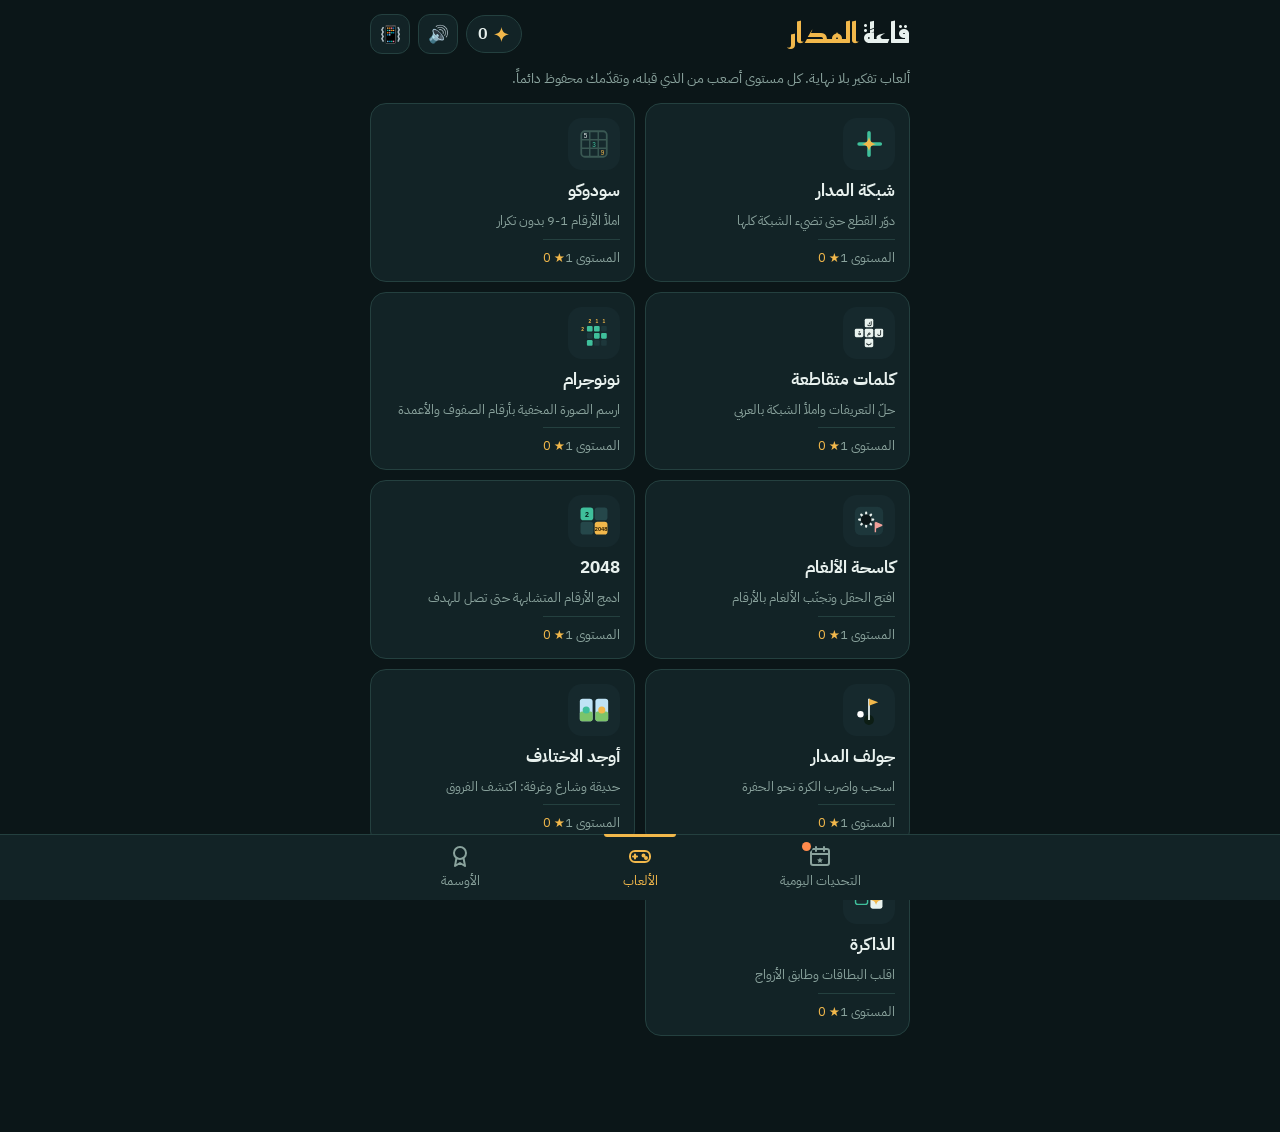
==== commit d364b441: "Add files via upload" ====
--- a/index.html
+++ b/index.html
@@ -5,12 +5,12 @@
 <meta name="viewport" content="width=device-width,initial-scale=1,viewport-fit=cover">
 <meta name="theme-color" content="#0b1618">
 <meta name="mobile-web-app-capable" content="yes">
+<meta name="apple-mobile-web-app-capable" content="yes">
+<meta name="apple-mobile-web-app-status-bar-style" content="black-translucent">
 <meta name="apple-mobile-web-app-title" content="قاعة المدار">
 <link rel="icon" type="image/png" href="[data-uri]">
 <link rel="apple-touch-icon" href="icon-192.png">
 <link rel="manifest" href="manifest.json">
-<meta name="apple-mobile-web-app-capable" content="yes">
-<meta name="apple-mobile-web-app-status-bar-style" content="black-translucent">
 <script>if('serviceWorker' in navigator)addEventListener('load',()=>navigator.serviceWorker.register('sw.js').catch(()=>{}));</script>
 <title>قاعة المدار</title>
 <link rel="stylesheet" href="https://fonts.googleapis.com/css2?family=Reem+Kufi:wght@500;700&family=IBM+Plex+Sans+Arabic:wght@400;500;600&display=swap">
@@ -185,6 +185,43 @@
 .mc .b svg{width:44%;height:44%;opacity:.55}
 .mc .f{background:#e9f3ef;transform:rotateY(180deg);font-size:var(--sym,30px)}
 .mc.done .f{background:#cdebdf;box-shadow:0 0 0 3px var(--lit)}
+.b2048{display:grid;gap:8px;padding:8px;background:var(--panel);border:1px solid var(--line);border-radius:14px;aspect-ratio:1/1;touch-action:none;direction:ltr;user-select:none;-webkit-user-select:none}
+.t2{border-radius:10px;background:var(--tile);display:grid;place-items:center;font-weight:700;font-variant-numeric:tabular-nums;min-width:0;overflow:hidden}
+.t2.rock{background:repeating-linear-gradient(45deg,#0f1e21 0 6px,#1d373b 6px 12px)}
+.t2.new{animation:pop .18s ease}.t2.mrg{animation:bump .2s ease}
+@keyframes pop{from{transform:scale(.3)}to{transform:scale(1)}}
+@keyframes bump{50%{transform:scale(1.12)}}
+.mboard2{display:grid;gap:3px;direction:ltr;user-select:none;-webkit-user-select:none;touch-action:manipulation}
+.mcell{aspect-ratio:1/1;border:0;border-radius:6px;background:var(--tile-hi);font-weight:700;font-size:clamp(13px,4.2vw,18px);display:grid;place-items:center;padding:0;cursor:pointer;-webkit-touch-callout:none;min-width:0}
+.mcell.o{background:#0f1e21;cursor:default}
+.mcell.boom{background:#7a2b2b}
+.nono{display:grid;touch-action:none;user-select:none;-webkit-user-select:none}
+.nclue-c{display:flex;flex-direction:column;justify-content:flex-end;align-items:center;font-size:11.5px;line-height:1.3;padding-bottom:4px;font-variant-numeric:tabular-nums;font-weight:600}
+.nclue-r{display:flex;align-items:center;gap:5px;font-size:11.5px;padding-inline:4px 6px;white-space:nowrap;font-variant-numeric:tabular-nums;font-weight:600}
+.nclue-c.done,.nclue-r.done{color:var(--muted);opacity:.45;font-weight:400}
+.ncell{aspect-ratio:1/1;border:0;padding:0;background:var(--tile);box-shadow:inset 0 0 0 .5px var(--line);cursor:pointer;display:grid;place-items:center;min-width:0;border-radius:2px}
+.ncell.f{background:var(--lit)}
+.ncell.x::after{content:"✕";color:var(--muted);font-size:12px}
+.ncell.b5c{border-inline-start:2px solid var(--muted)}.ncell.b5r{border-top:2px solid var(--muted)}
+.ncell.bad{box-shadow:inset 0 0 0 3px var(--danger)}
+.xw{display:grid;gap:3px;margin:0 auto;direction:rtl}
+.xc{aspect-ratio:1/1;border:0;padding:0;border-radius:6px;background:var(--tile-hi);position:relative;font-size:clamp(15px,5vw,22px);font-weight:600;display:grid;place-items:center;cursor:pointer;color:var(--fg);min-width:0}
+.xc.blank{background:transparent;cursor:default}
+.xc i{position:absolute;top:1px;right:3px;font-size:9px;font-style:normal;color:var(--muted);line-height:1}
+.xc.inw{background:#25504a}.xc.cur{box-shadow:inset 0 0 0 2px var(--gold)}
+.xc.ok{color:var(--lit)}.xc.bad{background:#6a2a2a}
+.cluebar{background:var(--panel);border:1px solid var(--gold);border-radius:12px;padding:10px 12px;font-size:15px;min-height:46px;line-height:1.6}
+.cluebar b{color:var(--gold);margin-inline-end:8px}
+.lpad{display:flex;flex-wrap:wrap;gap:6px;justify-content:center}
+.lpad button{width:44px;height:48px;border-radius:10px;border:1px solid var(--line);background:var(--panel);font-size:21px;font-weight:600;cursor:pointer}
+.lpad button.del{width:auto;padding:0 14px;font-size:15px}
+.clist{display:grid;grid-template-columns:1fr 1fr;gap:12px;font-size:13.5px}
+.clist>div{min-width:0}
+.clist h4{margin:0 0 4px;font-family:var(--display);font-size:15px;color:var(--gold)}
+.clist button{display:block;width:100%;text-align:right;background:none;border:0;padding:4px 0;color:var(--fg);cursor:pointer;line-height:1.5}
+.clist button.sv{color:var(--muted);text-decoration:line-through}
+.clist button.on{color:var(--gold);font-weight:600}
+@media (prefers-reduced-motion:reduce){.t2.new,.t2.mrg{animation:none}}
 @media (prefers-reduced-motion:reduce){.cell svg,.mc .in{transition:none}.hintflash,.shake{animation:none}}
 </style>
 </head>
@@ -300,6 +337,12 @@
   b.onclick=()=>{o.remove();onNext()};setTimeout(()=>{stage.appendChild(o);b.focus()},350);
 }
 
+function loseBox({title,text,onRetry}){
+  snd('err');buzz([40,40,80]);const o=document.createElement('div');o.className='overlay';
+  o.innerHTML='<h3></h3><p></p><button class="btn main" type="button">حاول مرة أخرى</button><button class="btn" type="button">رجوع إلى القاعة</button>';
+  o.querySelector('h3').textContent=title;o.querySelector('p').textContent=text;const [b1,b2]=o.querySelectorAll('button');
+  b1.onclick=()=>{o.remove();onRetry()};b2.onclick=()=>{o.remove();goHub()};setTimeout(()=>{stage.appendChild(o);b1.focus()},400);
+}
 /* progress */
 function gState(id,extra){return load('arcade-'+id,Object.assign({level:1,best:1,stars:{}},extra||{}))}
 function gSave(id,st){save('arcade-'+id,st)}
@@ -318,6 +361,7 @@
   ['grid10','🔗','الشبكة: المستوى 10'],['grid9','🧩','لوحة 9×9'],['wrap','🌀','أول شبكة ملتفّة'],['sud_clean','🧠','سودوكو بلا أخطاء'],
   ['sud_fast','⚡','سودوكو في أقل من 5 دقائق'],['sud10','🔢','سودوكو: المستوى 10'],['ace','🏆','ضربة واحدة في الجولف'],['under','🐦','تحت البار'],
   ['eagle_eye','🦅','اختلافات بلا أخطاء'],['diff_fast','⏱️','اختلافات في أقل من دقيقة'],['memory','🃏','ذاكرة مثالية'],['allfive','🎮','فوز في كل الألعاب'],
+  ['t2048','🔷','الوصول إلى 2048'],['mines_clean','💣','كاسحة بلا خسارة قلب'],['nono_clean','🖼️','نونوجرام بلا مساعدة'],['words_clean','📝','كلمات متقاطعة بلا أخطاء'],
   ['daily1','📅','أول تحدي يومي'],['streak3','🔥','سلسلة 3 أيام'],['streak7','☄️','سلسلة 7 أيام'],['dailyall','👑','كل تحديات اليوم']
 ];
 const ach=load('arcade-ach',{got:{},won:{}});
@@ -333,6 +377,10 @@
   if(id==='golf'){if(info.strokes===1)unlock('ace');if(info.strokes<info.par)unlock('under')}
   if(id==='diff'){if(info.mistakes===0&&info.hints===0)unlock('eagle_eye');if(info.time<60)unlock('diff_fast')}
   if(id==='memory'&&info.perfect)unlock('memory');
+  if(id==='g2048'&&info.max>=2048)unlock('t2048');
+  if(id==='mines'&&info.lives===3)unlock('mines_clean');
+  if(id==='nono'&&info.clean)unlock('nono_clean');
+  if(id==='words'&&info.clean)unlock('words_clean');
   if(mode&&mode.daily){const k=todayKey();const first=!daily.done[k]||!Object.keys(daily.done[k]).length;
     daily.done[k]=daily.done[k]||{};daily.done[k][id]=Math.max(daily.done[k][id]||0,stars);
     if(first){daily.streak=daily.last===yesterdayKey()?daily.streak+1:daily.last===k?daily.streak:1;daily.last=k;daily.count++}
@@ -772,8 +820,528 @@
     stop(){removeEventListener('resize',this.rs)}};
 })();
 
+/* ================= game 6: 2048 ================= */
+const Game2048=(()=>{
+  const PAL={2:['#20393b','#e8f1ee'],4:['#25474a','#e8f1ee'],8:['#2b6a5c','#fff'],16:['#2f866d','#fff'],32:['#36a583','#fff'],64:['#3fbf9b','#062019'],128:['#cdb35c','#2a1c00'],256:['#e2b552','#2a1c00'],512:['#f2b84b','#2a1c00'],1024:['#f59e42','#2a1c00'],2048:['#ff8a4c','#2a1c00'],4096:['#ff6f61','#fff']};
+  const DIRN=['يسار ⬅️','يمين ➡️','أعلى ⬆️','أسفل ⬇️'];
+  let st,g,boardEl,ub;
+  const conf=l=>l<=5?{n:4,target:[128,256,512,1024,2048][l-1],rocks:0}:{n:5,target:2048,rocks:Math.min(l-5,5)};
+  function spawn(){const e=[];g.cells.forEach((v,i)=>{if(v===0)e.push(i)});if(!e.length)return -1;const i=e[Math.floor(g.R()*e.length)];g.cells[i]=g.R()<0.9?2:4;return i}
+  function build(level,seed){const c=conf(level),base=seed??level*2203+11,R0=rng(base),n=c.n,cells=new Array(n*n).fill(0);
+    shuffle([...Array(n*n).keys()],R0).slice(0,c.rocks).forEach(i=>cells[i]=-1);
+    g={level,n,target:c.target,cells,base,R:R0,moves:0,undos:0,hints:0,hist:[],over:false};spawn();spawn()}
+  function lines(n,dir){const L=[];for(let a=0;a<n;a++){const line=[];for(let b=0;b<n;b++){let r,c;if(dir<2){r=a;c=dir===0?b:n-1-b}else{c=a;r=dir===2?b:n-1-b}line.push(r*n+c)}L.push(line)}return L}
+  function slide(cells,n,dir){
+    const out=cells.slice();let moved=false,gain=0;const merged=[];
+    for(const line of lines(n,dir)){let seg=[];
+      const flush=()=>{const vals=seg.map(i=>out[i]).filter(v=>v>0),res=[];
+        for(let k=0;k<vals.length;k++){if(k+1<vals.length&&vals[k]===vals[k+1]){res.push(vals[k]*2);gain+=vals[k]*2;merged.push(seg[res.length-1]);k++}else res.push(vals[k])}
+        seg.forEach((idx,j)=>{const v=res[j]||0;if(out[idx]!==v)moved=true;out[idx]=v});seg=[]};
+      for(const i of line){if(out[i]===-1)flush();else seg.push(i)}flush()}
+    return {cells:out,moved,gain,merged};
+  }
+  const maxTile=()=>Math.max(0,...g.cells);
+  const canMove=()=>[0,1,2,3].some(d=>slide(g.cells,g.n,d).moved);
+  function render(news,merged){
+    const n=g.n;boardEl.style.gridTemplateColumns=`repeat(${n},minmax(0,1fr))`;
+    if(boardEl.children.length!==n*n){boardEl.innerHTML='';for(let i=0;i<n*n;i++)boardEl.appendChild(document.createElement('div'))}
+    const w=(boardEl.clientWidth||320)/n;
+    g.cells.forEach((v,i)=>{const d=boardEl.children[i];d.className='t2'+(v===-1?' rock':'')+(i===news?' new':'')+(merged&&merged.includes(i)?' mrg':'');
+      if(v>0){const p=PAL[v]||['#c2477e','#fff'],dg=String(v).length;d.style.background=p[0];d.style.color=p[1];d.textContent=v;d.style.fontSize=Math.round(w*(dg<=2?.4:dg===3?.32:.25))+'px'}
+      else{d.style.background='';d.style.color='';d.textContent=''}});
+    setStat('s1',mode&&mode.daily?'اليوم':g.level);setStat('s2',g.target);setStat('s3',maxTile());setStat('s4',g.moves);ub.disabled=!g.hist.length||g.over;
+  }
+  function persist(){if(mode&&mode.daily)return;st.cur={level:g.level,n:g.n,target:g.target,cells:g.cells,base:g.base,moves:g.moves,undos:g.undos,hints:g.hints};gSave('g2048',st)}
+  function move(d){
+    if(!g||g.over)return;const r=slide(g.cells,g.n,d);if(!r.moved){buzz(10);return}
+    g.hist.push({cells:g.cells.slice(),moves:g.moves});if(g.hist.length>20)g.hist.shift();
+    g.cells=r.cells;g.moves++;const ni=spawn();snd(r.gain?'ok':'tap');if(r.gain>=128)buzz(15);render(ni,r.merged);persist();
+    if(maxTile()>=g.target){g.over=true;const help=g.undos+g.hints,s=help===0?3:help<=3?2:1;st.cur=null;gSave('g2048',st);render();
+      finishLevel(Game2048,st,g.level,s,{max:maxTile()},'وصلت إلى '+g.target+'!',`${g.moves} حركة · تراجع ${g.undos} · تلميحات ${g.hints}`);return}
+    if(!canMove()){g.over=true;st.cur=null;gSave('g2048',st);render();loseBox({title:'انتهت الحركات',text:'أكبر رقم وصلت إليه '+maxTile()+'. حاول مرة أخرى!',onRetry:()=>play(g.level,true)})}
+  }
+  function score(cells,n){
+    let empty=0,mono=0;cells.forEach(v=>{if(v===0)empty++});
+    const lg=v=>v>0?Math.log2(v):0;
+    for(let a=0;a<n;a++){let i1=0,d1=0,i2=0,d2=0;for(let b=0;b<n-1;b++){const x=cells[a*n+b],y=cells[a*n+b+1],p=cells[b*n+a],q=cells[(b+1)*n+a];
+      if(x>=0&&y>=0){if(x>y)d1+=lg(x)-lg(y);else i1+=lg(y)-lg(x)}if(p>=0&&q>=0){if(p>q)d2+=lg(p)-lg(q);else i2+=lg(q)-lg(p)}}mono-=Math.min(i1,d1)+Math.min(i2,d2)}
+    const mx=Math.max(...cells),corner=[0,n-1,n*(n-1),n*n-1].some(i=>cells[i]===mx)?lg(mx)*8:0;
+    return empty*27+mono*10+corner;
+  }
+  function play(level,fresh){
+    clearOverlays();st=gState('g2048',{cur:null});
+    if(mode&&mode.daily)build(3,mode.seed);
+    else if(!fresh&&st.cur&&st.cur.level===level){const c=st.cur;g=Object.assign({},c,{cells:c.cells.slice(),R:rng(c.base+c.moves*7919+1),hist:[],over:false})}
+    else build(level);
+    boardEl.innerHTML='';render();persist();
+  }
+  return {id:'g2048',name:'2048',desc:'ادمج الأرقام المتشابهة حتى تصل للهدف',play,
+    icon:'<svg viewBox="0 0 48 48"><rect x="5" y="5" width="18" height="18" rx="4" fill="#3fbf9b"/><rect x="25" y="5" width="18" height="18" rx="4" fill="#25474a"/><rect x="5" y="25" width="18" height="18" rx="4" fill="#25474a"/><rect x="25" y="25" width="18" height="18" rx="4" fill="#f2b84b"/><text x="14" y="18" font-size="10" font-weight="700" fill="#062019" font-family="sans-serif" text-anchor="middle">2</text><text x="34" y="38" font-size="8" font-weight="700" fill="#2a1c00" font-family="sans-serif" text-anchor="middle">2048</text></svg>',
+    help:'اسحب بإصبعك يميناً أو يساراً أو لأعلى أو لأسفل، فتتحرك كل المربعات، وكل مربعين متساويين يندمجان في مربع واحد. الهدف يكبر مع المستويات، ومن المستوى 6 تصبح اللوحة 5×5 وفيها صخور ثابتة. «تلميح» يقترح أفضل اتجاه.',
+    progress(){const s=gState('g2048');return {level:s.level,stars:starTotal(s)}},
+    start(){
+      st=gState('g2048',{cur:null});setStats([['s1','المستوى'],['s2','الهدف','gold'],['s3','أكبر رقم'],['s4','حركات']]);
+      boardEl=document.createElement('div');boardEl.className='b2048';stage.appendChild(boardEl);
+      let sx=0,sy=0,act=false;
+      boardEl.onpointerdown=e=>{sx=e.clientX;sy=e.clientY;act=true;try{boardEl.setPointerCapture(e.pointerId)}catch(_){}};
+      boardEl.onpointerup=e=>{if(!act)return;act=false;const dx=e.clientX-sx,dy=e.clientY-sy;if(Math.max(Math.abs(dx),Math.abs(dy))<24)return;if(Math.abs(dx)>Math.abs(dy))move(dx<0?0:1);else move(dy<0?2:3)};
+      boardEl.onpointercancel=()=>{act=false};
+      document.addEventListener('keydown',this.key=e=>{const m={ArrowLeft:0,ArrowRight:1,ArrowUp:2,ArrowDown:3}[e.key];if(m!=null){e.preventDefault();move(m)}});
+      ub=btn('تراجع',IC.undo,()=>{if(!g.hist.length||g.over)return;const h=g.hist.pop();g.cells=h.cells;g.moves=h.moves;g.undos++;snd('tap');render();persist()});
+      btn('تلميح',IC.hint,()=>{if(g.over)return;let best=-1,bs=-Infinity;for(let d=0;d<4;d++){const r=slide(g.cells,g.n,d);if(!r.moved)continue;const sc=score(r.cells,g.n)+r.gain*0.5;if(sc>bs){bs=sc;best=d}}
+        if(best<0)return;g.hints++;persist();snd('tap');toast('أفضل حركة الآن: '+DIRN[best])});
+      btn('إعادة',IC.reset,()=>play(g.level,true));
+      this.rs=()=>render();addEventListener('resize',this.rs);
+      play(st.level);
+    },
+    stop(){document.removeEventListener('keydown',this.key);removeEventListener('resize',this.rs)}};
+})();
+
+/* ================= game 7: minesweeper ================= */
+const MinesGame=(()=>{
+  const NUMC=['','#7cc4f2','#3fbf9b','#f2a09a','#c7a0f2','#f2b84b','#5fd3d3','#e8f1ee','#8aa39d'];
+  let st,g,boardEl,fb,hb,timer=0,flagMode=false,lp=null,lpFired=false;
+  function conf(l){const cols=Math.min(6+Math.floor((l-1)/2),9),rows=Math.min(cols+Math.floor(l/3),12),d=Math.min(0.12+l*0.008,0.2);return {cols,rows,mines:Math.max(4,Math.round(cols*rows*d))}}
+  function build(level,seed){const c=conf(level);g=Object.assign({level,R:rng(seed??level*6007+29),started:false,lives:3,hints:0,time:0,over:false},c);
+    g.cells=Array.from({length:c.cols*c.rows},()=>({m:0,o:0,f:0,n:0,b:0}))}
+  function nb(i){const out=[],r=(i/g.cols)|0,c=i%g.cols;for(let dr=-1;dr<=1;dr++)for(let dc=-1;dc<=1;dc++){if(!dr&&!dc)continue;const rr=r+dr,cc=c+dc;if(rr>=0&&cc>=0&&rr<g.rows&&cc<g.cols)out.push(rr*g.cols+cc)}return out}
+  function place(first){
+    const safe=new Set([first,...nb(first)]);
+    shuffle([...Array(g.cells.length).keys()].filter(i=>!safe.has(i)),g.R).slice(0,g.mines).forEach(i=>g.cells[i].m=1);
+    g.cells.forEach((c,i)=>c.n=nb(i).filter(j=>g.cells[j].m).length);g.started=true;
+    clearInterval(timer);timer=setInterval(()=>{if(document.hidden||g.over)return;g.time++;setStat('s4',fmtTime(g.time))},1000);
+  }
+  function flood(i){const q=[i];while(q.length){const k=q.pop(),c=g.cells[k];if(c.o||c.m)continue;c.o=1;c.f=0;if(c.n===0)nb(k).forEach(j=>{if(!g.cells[j].o&&!g.cells[j].m&&!g.cells[j].f)q.push(j)})}}
+  function open(i){const c=g.cells[i];if(c.o||c.f||g.over)return;
+    if(c.m){c.o=1;c.b=1;g.lives--;snd('err');buzz([60,40,60]);if(g.lives<=0){lose();return}toast('💥 لغم! بقي لك '+g.lives+(g.lives===1?' قلب':' قلبان'))}
+    else{flood(i);snd('flip')}}
+  function toggleFlag(i){const c=g.cells[i];if(c.o||g.over)return;c.f=c.f?0:1;snd('tap');buzz(25);render()}
+  function tap(i){
+    if(g.over)return;const c=g.cells[i];
+    if(!g.started){if(flagMode){toast('افتح أول خانة أولاً');return}place(i)}
+    if(flagMode&&!c.o){toggleFlag(i);return}
+    if(c.o&&c.n>0&&!c.m){const ns=nb(i),fl=ns.filter(j=>g.cells[j].f||(g.cells[j].o&&g.cells[j].m)).length;if(fl===c.n)ns.forEach(j=>open(j))}
+    else open(i);
+    render();checkWin();
+  }
+  function lose(){g.over=true;clearInterval(timer);g.cells.forEach(c=>{if(c.m)c.o=1});render();loseBox({title:'انفجر اللغم الأخير',text:'خسرت قلوبك الثلاثة. حاول مرة أخرى!',onRetry:()=>play(g.level)})}
+  function checkWin(){
+    if(g.over||!g.cells.every(c=>c.m||c.o))return;
+    g.over=true;clearInterval(timer);g.cells.forEach(c=>{if(c.m&&!c.o)c.f=1});render();
+    const daily=mode&&mode.daily,earned=!daily&&g.level%3===0;if(earned){st.hints++;gSave('mines',st)}
+    finishLevel(MinesGame,st,g.level,g.lives,{lives:g.lives},'نظّفت الحقل!',`الوقت ${fmtTime(g.time)} · قلوب متبقية ${g.lives}`+(earned?' · كسبت تلميحاً':''));
+  }
+  function render(){
+    const flags=g.cells.filter(c=>c.f||(c.o&&c.m)).length;
+    g.cells.forEach((c,i)=>{const b=boardEl.children[i];b.className='mcell'+(c.o?' o':'')+(c.b?' boom':'');
+      if(c.o){if(c.m)b.textContent=c.b?'💥':'💣';else{b.textContent=c.n||'';b.style.color=NUMC[c.n]||''}}else{b.textContent=c.f?'🚩':'';b.style.color=''}});
+    setStat('s1',mode&&mode.daily?'اليوم':g.level);setStat('s2',g.mines-flags);setStat('s3',g.lives+' ❤️');setStat('s4',fmtTime(g.time));
+    fb.classList.toggle('on',flagMode);fb.lastChild.textContent=flagMode?'وضع العلم: يعمل':'وضع العلم';hb.disabled=!st.hints||g.over;
+  }
+  function play(level){
+    clearOverlays();clearInterval(timer);st=gState('mines',{hints:3});
+    if(mode&&mode.daily)build(6,mode.seed);else build(level);
+    boardEl.style.gridTemplateColumns=`repeat(${g.cols},minmax(0,1fr))`;boardEl.innerHTML='';
+    g.cells.forEach((_,i)=>{const b=document.createElement('button');b.type='button';b.className='mcell';b.dataset.i=i;b.setAttribute('aria-label','خانة');boardEl.appendChild(b)});
+    render();
+  }
+  return {id:'mines',name:'كاسحة الألغام',desc:'افتح الحقل وتجنّب الألغام بالأرقام',play,
+    icon:'<svg viewBox="0 0 48 48"><rect x="4" y="4" width="40" height="40" rx="8" fill="#1d373b"/><g stroke="#e8f1ee" stroke-width="3" stroke-linecap="round"><path d="M20 12v20M10 22h20M13 15l14 14M27 15L13 29"/></g><circle cx="20" cy="22" r="7.5" fill="#0b1618"/><path d="M33 26v14M33 26l9 4-9 4" fill="#f2a09a" stroke="#f2a09a" stroke-width="2" stroke-linejoin="round"/></svg>',
+    help:'اضغط خانة لفتحها. الرقم يخبرك بعدد الألغام حولها في الخانات الثماني. ضغطة مطوّلة (أو «وضع العلم») تضع علماً 🚩 على اللغم. لديك 3 قلوب، والنجوم = القلوب المتبقية. اضغط رقماً اكتملت أعلامه لفتح ما حوله دفعة واحدة. «تلميح» يفتح خانة آمنة.',
+    progress(){const s=gState('mines',{hints:3});return {level:s.level,stars:starTotal(s)}},
+    start(){
+      st=gState('mines',{hints:3});setStats([['s1','المستوى'],['s2','ألغام','gold'],['s3','قلوب'],['s4','الوقت']]);flagMode=false;
+      boardEl=document.createElement('div');boardEl.className='mboard2';stage.appendChild(boardEl);
+      boardEl.addEventListener('pointerdown',e=>{const b=e.target.closest('.mcell');if(!b)return;lpFired=false;clearTimeout(lp);
+        lp=setTimeout(()=>{const i=+b.dataset.i;if(g.started&&!g.cells[i].o&&!g.over){lpFired=true;toggleFlag(i)}},420)});
+      ['pointerup','pointercancel','pointerleave'].forEach(t=>boardEl.addEventListener(t,()=>clearTimeout(lp)));
+      boardEl.addEventListener('click',e=>{const b=e.target.closest('.mcell');if(!b)return;if(lpFired){lpFired=false;return}tap(+b.dataset.i)});
+      boardEl.addEventListener('contextmenu',e=>e.preventDefault());
+      fb=btn('وضع العلم',IC.pen,()=>{flagMode=!flagMode;snd('tap');render()});
+      hb=btn('تلميح',IC.hint,()=>{if(g.over||!st.hints)return;
+        if(!g.started){const i=Math.floor(g.rows/2)*g.cols+Math.floor(g.cols/2);place(i);flood(i)}
+        else{const cand=g.cells.map((_,i)=>i).filter(i=>!g.cells[i].m&&!g.cells[i].o);if(!cand.length)return;
+          const front=cand.filter(i=>nb(i).some(j=>g.cells[j].o&&!g.cells[j].m)),pool=front.length?front:cand;flood(pool[Math.floor(Math.random()*pool.length)])}
+        st.hints--;g.hints++;gSave('mines',st);snd('ok');render();checkWin()});
+      btn('إعادة',IC.reset,()=>play(g.level));
+      play(st.level);
+    },
+    stop(){clearInterval(timer);clearTimeout(lp)}};
+})();
+
+/* ================= game 8: nonogram ================= */
+const NonoGame=(()=>{
+  let st,g,boardEl,fillB,xB,drag=null,timer=0,paint=1;
+  const sizeFor=l=>[5,5,6,6,7,7,8,8,9][l-1]||10;
+  const runs=a=>{const r=[];let k=0;a.forEach(v=>{if(v===1)k++;else if(k){r.push(k);k=0}});if(k)r.push(k);return r.length?r:[0]};
+  const PC={};
+  function placements(len,clue){
+    const key=len+':'+clue.join(',');if(PC[key])return PC[key];const out=[];
+    if(clue.length===1&&clue[0]===0)out.push(new Array(len).fill(0));
+    else(function rec(idx,pos,arr){
+      if(idx===clue.length){const a=arr.slice();for(let k=pos;k<len;k++)a[k]=0;out.push(a);return}
+      let rest=0;for(let j=idx+1;j<clue.length;j++)rest+=clue[j]+1;
+      for(let s=pos;s+clue[idx]+rest<=len;s++){const a=arr.slice();for(let k=pos;k<s;k++)a[k]=0;for(let k=0;k<clue[idx];k++)a[s+k]=1;let nx=s+clue[idx];if(idx<clue.length-1){a[nx]=0;nx++}rec(idx+1,nx,a)}
+    })(0,0,new Array(len).fill(0));
+    return PC[key]=out;
+  }
+  function solvable(sol,n,rc,cc){
+    const K=new Array(n*n).fill(-1);let changed=true,guard=0;
+    const lineIdx=(t,a)=>Array.from({length:n},(_,b)=>t?b*n+a:a*n+b);
+    while(changed&&guard++<60){changed=false;
+      for(let t=0;t<2;t++)for(let a=0;a<n;a++){const idx=lineIdx(t,a),kn=idx.map(i=>K[i]);
+        const ps=placements(n,t?cc[a]:rc[a]).filter(p=>p.every((v,k)=>kn[k]===-1||kn[k]===v));if(!ps.length)return false;
+        for(let k=0;k<n;k++){if(kn[k]!==-1)continue;const v=ps[0][k];if(ps.every(p=>p[k]===v)){K[idx[k]]=v;changed=true}}}}
+    return K.every(v=>v!==-1);
+  }
+  function gen(level,seed){
+    const R=rng(seed??level*3331+17),n=sizeFor(level);let sol,rc,cc;
+    for(let at=0;at<80;at++){const dens=0.52+R()*0.12;sol=Array.from({length:n*n},()=>R()<dens?1:0);
+      rc=Array.from({length:n},(_,r)=>runs(sol.slice(r*n,r*n+n)));cc=Array.from({length:n},(_,c)=>runs(Array.from({length:n},(_,r)=>sol[r*n+c])));
+      if(solvable(sol,n,rc,cc))break}
+    g={level,n,sol,rc,cc,cur:new Array(n*n).fill(0),helps:0,time:0,over:false};
+  }
+  const rowOf=(i)=>g.cur.slice(((i/g.n)|0)*g.n,((i/g.n)|0)*g.n+g.n);
+  const colOf=(c)=>Array.from({length:g.n},(_,r)=>g.cur[r*g.n+c]);
+  const same=(a,b)=>a.length===b.length&&a.every((v,k)=>v===b[k]);
+  function drawCell(i){const n=g.n,r=(i/n)|0,c=i%n,v=g.cur[i],el=g.cellEls[i];
+    el.className='ncell'+(v===1?' f':v===2?' x':'')+(c%5===0&&c>0?' b5c':'')+(r%5===0&&r>0?' b5r':'')}
+  function updClues(){const n=g.n;for(let r=0;r<n;r++)g.rowEls[r].classList.toggle('done',same(runs(g.cur.slice(r*n,r*n+n).map(v=>v===1?1:0)),g.rc[r]));
+    for(let c=0;c<n;c++)g.colEls[c].classList.toggle('done',same(runs(colOf(c).map(v=>v===1?1:0)),g.cc[c]))}
+  function stats(){setStat('s1',mode&&mode.daily?'اليوم':g.level);setStat('s2',g.n+'×'+g.n);setStat('s3',g.helps);setStat('s4',fmtTime(g.time));
+    fillB.classList.toggle('on',paint===1);xB.classList.toggle('on',paint===2)}
+  function persist(){if(mode&&mode.daily)return;st.cur={level:g.level,n:g.n,sol:g.sol,rc:g.rc,cc:g.cc,cur:g.cur,helps:g.helps,time:g.time};gSave('nono',st)}
+  function apply(i){if(drag.last===i)return;drag.last=i;if(g.cur[i]===drag.target)return;g.cur[i]=drag.target;snd(drag.target===1?'tap':'flip');buzz(5);drawCell(i);updClues()}
+  function checkWin(){
+    const n=g.n;for(let r=0;r<n;r++)if(!same(runs(g.cur.slice(r*n,r*n+n).map(v=>v===1?1:0)),g.rc[r]))return;
+    for(let c=0;c<n;c++)if(!same(runs(colOf(c).map(v=>v===1?1:0)),g.cc[c]))return;
+    g.over=true;clearInterval(timer);g.cur=g.cur.map(v=>v===1?1:0);g.cellEls.forEach((_,i)=>drawCell(i));
+    const s=g.helps===0?3:g.helps<=2?2:1,daily=mode&&mode.daily,earned=!daily&&g.level%3===0;if(earned)st.hints++;st.cur=null;gSave('nono',st);
+    finishLevel(NonoGame,st,g.level,s,{clean:g.helps===0},'اكتملت اللوحة!',`الوقت ${fmtTime(g.time)} · مساعدات ${g.helps}`+(earned?' · كسبت تلميحاً':''));
+  }
+  function play(level,fresh){
+    clearOverlays();clearInterval(timer);st=gState('nono',{hints:3,cur:null});
+    if(mode&&mode.daily)gen(7,mode.seed);
+    else if(!fresh&&st.cur&&st.cur.level===level)g=Object.assign({},st.cur,{cur:st.cur.cur.slice(),over:false});
+    else gen(level);
+    const n=g.n;boardEl.innerHTML='';boardEl.style.gridTemplateColumns=`auto repeat(${n},minmax(0,1fr))`;
+    boardEl.appendChild(document.createElement('div'));g.colEls=[];g.rowEls=[];g.cellEls=[];
+    for(let c=0;c<n;c++){const d=document.createElement('div');d.className='nclue-c';d.innerHTML=g.cc[c].map(v=>`<span>${v}</span>`).join('');boardEl.appendChild(d);g.colEls.push(d)}
+    for(let r=0;r<n;r++){const d=document.createElement('div');d.className='nclue-r';d.innerHTML=g.rc[r].map(v=>`<span>${v}</span>`).join('');boardEl.appendChild(d);g.rowEls.push(d);
+      for(let c=0;c<n;c++){const b=document.createElement('button');b.type='button';b.dataset.i=r*n+c;b.setAttribute('aria-label','خانة');boardEl.appendChild(b);g.cellEls.push(b)}}
+    g.cellEls.forEach((_,i)=>drawCell(i));updClues();stats();persist();
+    timer=setInterval(()=>{if(document.hidden||g.over)return;g.time++;setStat('s4',fmtTime(g.time));if(g.time%10===0)persist()},1000);
+  }
+  return {id:'nono',name:'نونوجرام',desc:'ارسم الصورة المخفية بأرقام الصفوف والأعمدة',play,
+    icon:'<svg viewBox="0 0 48 48"><g fill="#3fbf9b"><rect x="14" y="14" width="8" height="8" rx="1.5"/><rect x="24" y="14" width="8" height="8" rx="1.5"/><rect x="34" y="24" width="8" height="8" rx="1.5"/><rect x="14" y="34" width="8" height="8" rx="1.5"/><rect x="24" y="24" width="8" height="8" rx="1.5"/></g><g fill="#1d373b"><rect x="34" y="14" width="8" height="8" rx="1.5"/><rect x="14" y="24" width="8" height="8" rx="1.5"/><rect x="24" y="34" width="8" height="8" rx="1.5"/><rect x="34" y="34" width="8" height="8" rx="1.5"/></g><g fill="#f2b84b" font-family="sans-serif" font-size="7" font-weight="700" text-anchor="middle"><text x="18" y="10">2</text><text x="28" y="10">1</text><text x="38" y="10">1</text><text x="8" y="21">2</text></g></svg>',
+    help:'الأرقام فوق كل عمود وبجانب كل صف تخبرك بأطوال المجموعات الملوّنة فيه بالترتيب، وبين كل مجموعتين فراغ واحد على الأقل. «تلوين» يلوّن الخانات، و«علامة ✕» تضع إشارة على الخانات الفارغة لتتذكرها. اسحب إصبعك لتلوين عدة خانات معاً. الرقم يبهت عندما يكتمل صفه أو عموده.',
+    progress(){const s=gState('nono',{hints:3});return {level:s.level,stars:starTotal(s)}},
+    start(){
+      st=gState('nono',{hints:3,cur:null});setStats([['s1','المستوى'],['s2','الحجم','gold'],['s3','مساعدات'],['s4','الوقت']]);paint=1;
+      boardEl=document.createElement('div');boardEl.className='nono';stage.appendChild(boardEl);
+      boardEl.onpointerdown=e=>{const c=e.target.closest('.ncell');if(!c||g.over)return;e.preventDefault();const i=+c.dataset.i;drag={target:g.cur[i]===paint?0:paint,last:-1};apply(i);try{boardEl.setPointerCapture(e.pointerId)}catch(_){}};
+      boardEl.onpointermove=e=>{if(!drag)return;const el=document.elementFromPoint(e.clientX,e.clientY),c=el&&el.closest&&el.closest('.ncell');if(c&&boardEl.contains(c))apply(+c.dataset.i)};
+      boardEl.onpointerup=boardEl.onpointercancel=()=>{if(!drag)return;drag=null;persist();checkWin()};
+      fillB=btn('تلوين',IC.pen,()=>{paint=1;snd('tap');stats()});
+      xB=btn('علامة ✕',null,()=>{paint=2;snd('tap');stats()});
+      btn('افحص',IC.check,()=>{if(g.over)return;const bad=g.cur.map((v,i)=>(v===1&&!g.sol[i])||(v===2&&g.sol[i])?i:-1).filter(i=>i>=0);
+        g.helps++;stats();persist();snd(bad.length?'err':'ok');toast(bad.length?bad.length+' خانة خاطئة باللون الأحمر':'لا توجد أخطاء حتى الآن');
+        bad.forEach(i=>g.cellEls[i].classList.add('bad'));setTimeout(()=>bad.forEach(i=>g.cellEls[i]&&g.cellEls[i].classList.remove('bad')),1600)});
+      btn('تلميح',IC.hint,()=>{if(g.over)return;if(!st.hints){toast('لا توجد تلميحات. تكسب واحداً كل 3 مستويات');return}
+        const want=i=>g.sol[i]?1:2,cand=g.cur.map((v,i)=>v!==want(i)&&(g.sol[i]||v===1)?i:-1).filter(i=>i>=0);if(!cand.length)return;
+        const i=cand[Math.floor(Math.random()*cand.length)];g.cur[i]=want(i);st.hints--;g.helps++;gSave('nono',st);drawCell(i);updClues();stats();persist();snd('ok');
+        g.cellEls[i].classList.add('hintflash');checkWin()});
+      btn('إعادة',IC.reset,()=>play(g.level,true));
+      play(st.level);
+    },
+    stop(){clearInterval(timer);if(g&&!g.over)persist()}};
+})();
+
+/* ================= game 9: Arabic crossword ================= */
+const WordsGame=(()=>{
+  const RAW=`قمر|يضيء السماء ليلاً
+شمس|النجم الذي تدور حوله الأرض
+بحر|ماء مالح واسع
+نخلة|شجرة التمر
+جمل|سفينة الصحراء
+صقر|طائر جارح يُستخدم في القنص
+الكويت|بلد الأبراج الثلاثة الشهيرة
+قلم|أداة للكتابة
+كتاب|خير جليس في الزمان
+مدرسة|مكان التعلّم
+طبيب|يعالج المرضى
+مطر|ماء ينزل من السحاب
+رمل|تتكوّن منه الكثبان
+دانة|لؤلؤة كبيرة نادرة
+سفينة|تبحر في الماء
+مطار|مكان هبوط الطائرات
+قهوة|مشروب يُقدَّم بالدلّة
+دلة|إبريق القهوة العربية
+تمر|ثمر النخيل
+خبز|يُصنع من الدقيق ويُخبز
+حليب|شراب أبيض من البقرة
+عسل|يصنعه النحل
+نحلة|حشرة تصنع العسل
+اسد|ملك الغابة
+فيل|أضخم حيوان بري
+حصان|يُسرج ويُركب في السباق
+غزال|حيوان رشيق سريع العدو
+قطة|حيوان أليف يموء
+سمكة|تعيش في الماء وتتنفس بالخياشيم
+وردة|زهرة جميلة لها أشواك
+شجرة|لها جذع وأغصان وأوراق
+جبل|أعلى من التل
+نهر|ماء عذب يجري
+واحة|مكان أخضر فيه ماء وسط الصحراء
+قلعة|حصن قديم
+باب|يُفتح ويُغلق
+مفتاح|يفتح القفل
+ساعة|تخبرك بالوقت
+هاتف|جهاز للاتصال
+حاسوب|جهاز يُبرمج ويعالج البيانات
+شاشة|نرى عليها الصورة
+نجمة|تتلألأ في السماء
+سحابة|تحمل المطر
+ريح|هواء متحرك
+ثلج|ماء متجمد
+نار|تحرق وتدفئ
+عين|نرى بها
+اذن|نسمع بها
+قلب|يضخ الدم في الجسم
+لسان|نتذوق به الطعام
+صيف|فصل الحر
+ربيع|فصل الزهور
+خريف|فصل تساقط الأوراق
+شتاء|فصل البرد
+رمضان|شهر الصيام
+عيد|يوم فرح بعد الصيام
+مسجد|بيت الصلاة
+كرة|تُركل في الملعب
+ملعب|مكان المباريات
+هدف|يسجله المهاجم في المرمى
+حكم|يدير المباراة بصفارته
+سباق|منافسة في السرعة
+بطل|الفائز بالمسابقة
+ذهب|معدن أصفر ثمين
+فضة|معدن أبيض ثمين
+حديد|معدن قوي يصدأ
+نفط|ثروة الخليج السوداء
+جمارك|جهة تفتش البضائع في المنافذ
+ميناء|مرفأ السفن
+شاحنة|سيارة نقل كبيرة
+سيارة|مركبة بأربع عجلات
+طريق|نسير عليه
+جسر|يعبر فوق النهر
+برج|بناء عالٍ جداً
+مدينة|أكبر من القرية
+قرية|بيوت قليلة في الريف
+سوق|مكان البيع والشراء
+تاجر|يبيع ويشتري
+دينار|عملة الكويت
+لعبة|نتسلى بها
+لغز|سؤال يحتاج تفكيراً
+فكرة|تخطر في البال
+حلم|نراه في النوم
+صباح|أول النهار
+ليل|يأتي بعد النهار
+فجر|أول ضوء الصباح
+غروب|مغيب الشمس
+بيت|نسكن فيه
+غرفة|جزء من البيت
+مطبخ|نطبخ فيه الطعام
+كرسي|نجلس عليه
+طاولة|نضع عليها الطعام
+سرير|ننام عليه
+مصباح|يضيء الغرفة
+نافذة|نطل منها على الخارج
+حديقة|فيها زهور وأشجار
+فراشة|حشرة ملوّنة الأجنحة
+عصفور|طائر صغير يغرد
+حمامة|طائر السلام
+بطة|طائر يسبح في البركة
+دولفين|حيوان بحري ذكي
+حوت|أضخم حيوان في البحر
+سلحفاة|بطيئة تحمل بيتها على ظهرها
+ارنب|حيوان بأذنين طويلتين
+ثعلب|حيوان معروف بالمكر
+نمر|قط كبير مخطط
+زرافة|أطول الحيوانات رقبة
+تفاحة|فاكهة حمراء أو خضراء
+موز|فاكهة صفراء طويلة
+برتقال|فاكهة يُعصر منها شراب
+عنب|عناقيد حلوة
+بطيخ|فاكهة صيفية كبيرة حمراء من الداخل
+ليمون|حامض أصفر
+رمان|فاكهة حباتها حمراء كثيرة
+قمح|يُطحن ليصبح دقيقاً
+ارز|حبوب بيضاء تُطبخ مع الطعام
+شاي|مشروب ساخن من الأوراق
+ملح|يضاف للطعام ليعطيه طعماً
+سكر|يحلّي الشاي
+معلم|يدرّس الطلاب
+طالب|يتعلم في المدرسة
+مهندس|يصمم المباني
+طيار|يقود الطائرة
+شرطي|يحفظ الأمن
+بحار|يعمل في السفن
+علم|راية الوطن
+وطن|الأرض التي ننتمي إليها
+صديق|رفيق وفيّ
+اسرة|الأب والأم والأبناء
+مكتبة|مكان الكتب
+رسالة|نرسلها إلى شخص
+بريد|ينقل الرسائل
+صورة|نلتقطها بالكاميرا
+لون|أحمر أو أزرق مثلاً
+احمر|لون الدم
+ازرق|لون السماء
+اخضر|لون العشب
+اصفر|لون الليمون
+ابيض|لون الثلج
+اسود|لون الليل
+مربع|شكل له أربعة أضلاع متساوية
+مثلث|شكل له ثلاثة أضلاع
+رقم|يُكتب به العدد
+مليون|ألف ألف
+دقيقة|ستون ثانية
+اسبوع|سبعة أيام
+شهر|ثلاثون يوماً تقريباً
+سنة|اثنا عشر شهراً
+قارب|سفينة صغيرة
+مجداف|يحرّك القارب
+شراع|قماش يدفع السفينة بالريح
+صياد|يصطاد السمك
+شبكة|يصطاد بها الصياد
+جزيرة|أرض يحيط بها الماء
+فيلكا|جزيرة كويتية شهيرة
+خليج|بحر يدخل في اليابسة
+موجة|ترتفع وتنكسر على الشاطئ
+ساحل|حافة البحر
+خيمة|بيت من قماش في البر
+فانوس|مصباح قديم يُحمل باليد
+بوصلة|تدلّك على الشمال
+خريطة|رسم يوضح الأماكن
+كنز|ذهب مدفون يبحث عنه القراصنة
+مغامرة|رحلة مليئة بالمفاجآت
+سلم|نصعد عليه درجة درجة
+حبل|يُربط به الشيء
+مظلة|تحمينا من المطر والشمس
+حذاء|نلبسه في القدم
+قميص|نلبسه على الجسم وله أزرار
+غترة|غطاء رأس الرجل الخليجي
+عباءة|ثوب واسع يُلبس فوق الملابس
+بشت|عباءة رجالية مطرزة للمناسبات
+مجلس|مكان استقبال الضيوف
+ديوانية|مكان اجتماع الرجال في الكويت`;
+  const BANK=RAW.trim().split('\n').map(l=>{const [w,c]=l.split('|');return {w:[...w.trim().replace(/[أإآ]/g,'ا').replace(/ى/g,'ي')],c:c.trim()}});
+  const ALPHA=[...'ابتثجحخدرزسشصطعفقكلمنهوية'];
+  let st,g,gridEl,barEl,padEl,listEl,hb,sel=0;
+  function gen(level,seed){
+    const R=rng(seed??level*4241+19),want=Math.min(4+level,11),MAX=9;let best=null;
+    for(let at=0;at<25;at++){
+      const pool=shuffle(BANK.filter(o=>o.w.length<=MAX),R);
+      const fi=pool.findIndex(o=>o.w.length>=5&&o.w.length<=7),first=pool.splice(fi<0?0:fi,1)[0];
+      const G=new Map(),K=(r,c)=>r*1000+c,placed=[];
+      let bb={r0:100,r1:100,c0:100,c1:100+first.w.length-1};
+      const put=(o,r,c,dir)=>{const dr=dir==='d'?1:0,dc=dir==='a'?1:0;for(let k=0;k<o.w.length;k++)G.set(K(r+dr*k,c+dc*k),o.w[k]);placed.push({o,r,c,dir})};
+      put(first,100,100,'a');
+      const can=(o,r,c,dir)=>{const dr=dir==='d'?1:0,dc=dir==='a'?1:0,L=o.w.length;
+        if(G.has(K(r-dr,c-dc))||G.has(K(r+dr*L,c+dc*L)))return -1;let inter=0;
+        for(let k=0;k<L;k++){const rr=r+dr*k,cc=c+dc*k,ch=G.get(K(rr,cc));
+          if(ch!==undefined){if(ch!==o.w[k])return -1;inter++}
+          else if(G.has(K(rr+dc,cc+dr))||G.has(K(rr-dc,cc-dr)))return -1}
+        if(inter===L)return -1;
+        const r0=Math.min(bb.r0,r),r1=Math.max(bb.r1,r+dr*(L-1)),c0=Math.min(bb.c0,c),c1=Math.max(bb.c1,c+dc*(L-1));
+        if(r1-r0+1>MAX||c1-c0+1>MAX)return -1;return inter};
+      for(const o of pool){
+        if(placed.length>=want)break;
+        const opts=[];
+        for(const [key,ch] of G){const r=Math.floor(key/1000),c=key%1000;
+          for(let k=0;k<o.w.length;k++){if(o.w[k]!==ch)continue;for(const dir of ['a','d']){const sr=dir==='d'?r-k:r,sc=dir==='a'?c-k:c,v=can(o,sr,sc,dir);if(v>0)opts.push([v,sr,sc,dir])}}}
+        if(!opts.length)continue;
+        const mx=Math.max(...opts.map(x=>x[0])),top=opts.filter(x=>x[0]===mx),pick=top[Math.floor(R()*top.length)],[,r,c,dir]=pick;
+        put(o,r,c,dir);bb={r0:Math.min(bb.r0,r),r1:Math.max(bb.r1,r+(dir==='d'?o.w.length-1:0)),c0:Math.min(bb.c0,c),c1:Math.max(bb.c1,c+(dir==='a'?o.w.length-1:0))};
+      }
+      if(!best||placed.length>best.placed.length)best={placed,bb};
+      if(placed.length>=want)break;
+    }
+    const {placed,bb}=best,W=bb.c1-bb.c0+1,H=bb.r1-bb.r0+1,sol=new Array(W*H).fill('');
+    placed.forEach(p=>{p.cells=[];const dr=p.dir==='d'?1:0,dc=p.dir==='a'?1:0;for(let k=0;k<p.o.w.length;k++){const i=(p.r-bb.r0+dr*k)*W+(p.c-bb.c0+dc*k);sol[i]=p.o.w[k];p.cells.push(i)}});
+    const starts=[...new Set(placed.map(p=>p.cells[0]))].sort((a,b)=>a-b),num={};starts.forEach((s,k)=>num[s]=k+1);
+    const entries=placed.map(p=>({num:num[p.cells[0]],dir:p.dir,cells:p.cells,ans:p.o.w,clue:p.o.c,solved:false}))
+      .sort((a,b)=>a.dir===b.dir?a.num-b.num:(a.dir==='a'?-1:1));
+    g={level,W,H,sol,cur:new Array(W*H).fill(''),entries,num,mistakes:0,hints:0,over:false};
+  }
+  const locked=i=>g.entries.some(e=>e.solved&&e.cells.includes(i));
+  function persist(){if(mode&&mode.daily)return;st.cur={level:g.level,W:g.W,H:g.H,sol:g.sol,cur:g.cur,entries:g.entries,num:g.num,mistakes:g.mistakes,hints:g.hints};gSave('words',st)}
+  function render(){
+    const e=g.entries[sel],inw=new Set(e?e.cells:[]),curCell=e&&!e.solved?e.cells.find(i=>!g.cur[i]):undefined;
+    [...gridEl.children].forEach((el,i)=>{if(!g.sol[i])return;el.className='xc'+(inw.has(i)?' inw':'')+(i===curCell?' cur':'')+(locked(i)?' ok':'');el.querySelector('span').textContent=g.cur[i]||''});
+    if(e){barEl.innerHTML='';const b=document.createElement('b');b.textContent=e.num+' '+(e.dir==='a'?'أفقي':'عمودي');barEl.append(b,document.createTextNode(e.clue+' ('+e.ans.length+' حروف)'+(e.solved?' ✓':'')))}
+    padEl.innerHTML='';
+    if(e&&!e.solved){const R=rng(g.level*31+sel*7+e.num);const letters=e.ans.slice();while(letters.length<e.ans.length+3)letters.push(ALPHA[Math.floor(R()*ALPHA.length)]);
+      shuffle(letters,R).forEach(ch=>{const k=document.createElement('button');k.type='button';k.textContent=ch;k.onclick=()=>input(ch);padEl.appendChild(k)});
+      const d=document.createElement('button');d.type='button';d.className='del';d.textContent='⌫ حذف';d.onclick=del;padEl.appendChild(d)}
+    listEl.innerHTML='';
+    [['a','أفقي'],['d','عمودي']].forEach(([dir,label])=>{const col=document.createElement('div');const h=document.createElement('h4');h.textContent=label;col.appendChild(h);
+      g.entries.forEach((x,k)=>{if(x.dir!==dir)return;const b=document.createElement('button');b.type='button';b.className=(x.solved?'sv ':'')+(k===sel?'on':'');b.textContent=x.num+'. '+x.clue;b.onclick=()=>{sel=k;snd('tap');render()};col.appendChild(b)});
+      listEl.appendChild(col)});
+    const done=g.entries.filter(x=>x.solved).length;
+    setStat('s1',mode&&mode.daily?'اليوم':g.level);setStat('s2',done+'/'+g.entries.length);setStat('s3',g.mistakes);setStat('s4',st.hints);hb.disabled=!st.hints||g.over;
+  }
+  function nextOpen(){const n=g.entries.length;for(let k=1;k<=n;k++){const j=(sel+k)%n;if(!g.entries[j].solved){sel=j;return}}}
+  function check(e){
+    if(e.cells.every(i=>g.cur[i]===g.sol[i])){
+      g.entries.forEach(x=>{if(!x.solved&&x.cells.every(i=>g.cur[i]===g.sol[i]))x.solved=true});snd('ok');buzz(20);
+      if(g.entries.every(x=>x.solved)){win();return}nextOpen();render();
+    }else{
+      g.mistakes++;snd('err');buzz(60);const cells=e.cells.filter(i=>!locked(i));
+      cells.forEach(i=>gridEl.children[i].classList.add('bad'));
+      setTimeout(()=>{cells.forEach(i=>{g.cur[i]=''});render();persist()},450);
+    }
+  }
+  function input(ch){const e=g.entries[sel];if(!e||e.solved||g.over)return;const i=e.cells.find(k=>!g.cur[k]);if(i==null)return;g.cur[i]=ch;snd('tap');render();if(e.cells.every(k=>g.cur[k]))check(e);persist()}
+  function del(){const e=g.entries[sel];if(!e||e.solved)return;const fill=e.cells.filter(i=>g.cur[i]&&!locked(i));if(!fill.length)return;g.cur[fill[fill.length-1]]='';snd('tap');render();persist()}
+  function win(){g.over=true;const help=g.mistakes+g.hints,s=help===0?3:help<=2?2:1,daily=mode&&mode.daily,earned=!daily&&g.level%2===0;if(earned)st.hints++;st.cur=null;gSave('words',st);render();
+    finishLevel(WordsGame,st,g.level,s,{clean:help===0},'حللت الكلمات كلها!',`${g.entries.length} كلمات · أخطاء ${g.mistakes} · تلميحات ${g.hints}`+(earned?' · كسبت تلميحاً':''))}
+  function play(level,fresh){
+    clearOverlays();st=gState('words',{hints:3,cur:null});
+    if(mode&&mode.daily)gen(6,mode.seed);
+    else if(!fresh&&st.cur&&st.cur.level===level)g=Object.assign({},st.cur,{cur:st.cur.cur.slice(),entries:st.cur.entries.map(e=>Object.assign({},e)),over:false});
+    else gen(level);
+    sel=Math.max(0,g.entries.findIndex(e=>!e.solved));
+    gridEl.innerHTML='';gridEl.style.gridTemplateColumns=`repeat(${g.W},minmax(0,1fr))`;gridEl.style.width=`min(100%, ${g.W*46}px)`;
+    const numAt={};g.entries.forEach(e=>numAt[e.cells[0]]=e.num);
+    for(let i=0;i<g.W*g.H;i++){
+      if(!g.sol[i]){const d=document.createElement('div');d.className='xc blank';gridEl.appendChild(d);continue}
+      const b=document.createElement('button');b.type='button';b.dataset.i=i;b.innerHTML=(numAt[i]?`<i>${numAt[i]}</i>`:'')+'<span></span>';gridEl.appendChild(b);
+    }
+    render();persist();
+  }
+  return {id:'words',name:'كلمات متقاطعة',desc:'حلّ التعريفات واملأ الشبكة بالعربي',play,
+    icon:'<svg viewBox="0 0 48 48"><g fill="#e9f3ef"><rect x="18" y="4" width="12" height="12" rx="2"/><rect x="18" y="18" width="12" height="12" rx="2"/><rect x="4" y="18" width="12" height="12" rx="2"/><rect x="32" y="18" width="12" height="12" rx="2"/><rect x="18" y="32" width="12" height="12" rx="2"/></g><g font-family="sans-serif" font-size="9" font-weight="700" fill="#0b1618" text-anchor="middle"><text x="24" y="13.5">ك</text><text x="38" y="27.5">ل</text><text x="24" y="27.5">م</text><text x="10" y="27.5">ة</text><text x="24" y="41.5">ب</text></g></svg>',
+    help:'اختر كلمة بالضغط على خانتها أو على تعريفها في القائمة، ثم اضغط الحروف بالترتيب. الكلمات الأفقية تُقرأ من اليمين إلى اليسار، والعمودية من الأعلى للأسفل. اضغط الخانة المشتركة مرة ثانية لتبديل الاتجاه. «تلميح» يكشف حرفاً.',
+    progress(){const s=gState('words',{hints:3});return {level:s.level,stars:starTotal(s)}},
+    start(){
+      st=gState('words',{hints:3,cur:null});setStats([['s1','المستوى'],['s2','الكلمات','gold'],['s3','أخطاء'],['s4','تلميحات']]);
+      gridEl=document.createElement('div');gridEl.className='xw';barEl=document.createElement('div');barEl.className='cluebar';
+      padEl=document.createElement('div');padEl.className='lpad';listEl=document.createElement('div');listEl.className='clist';
+      stage.append(gridEl,barEl,padEl,listEl);stage.style.display='flex';stage.style.flexDirection='column';stage.style.gap='12px';
+      gridEl.addEventListener('click',e=>{const b=e.target.closest('button');if(!b)return;const i=+b.dataset.i;
+        const hits=g.entries.map((x,k)=>x.cells.includes(i)?k:-1).filter(k=>k>=0);if(!hits.length)return;
+        sel=hits.includes(sel)&&hits.length>1?hits.find(k=>k!==sel):(hits.find(k=>!g.entries[k].solved)??hits[0]);snd('tap');render()});
+      hb=btn('تلميح',IC.hint,()=>{const e=g.entries[sel];if(!e||e.solved||g.over||!st.hints)return;
+        const i=e.cells.find(k=>g.cur[k]!==g.sol[k]);if(i==null)return;g.cur[i]=g.sol[i];st.hints--;g.hints++;gSave('words',st);snd('ok');
+        render();if(e.cells.every(k=>g.cur[k]))check(e);persist()});
+      btn('الكلمة التالية',IC.list,()=>{nextOpen();snd('tap');render()});
+      btn('إعادة',IC.reset,()=>play(g.level,true));
+      play(st.level);
+    },
+    stop(){stage.style.display='';stage.style.flexDirection='';stage.style.gap=''}};
+})();
+
 /* ================= hub ================= */
-const GAMES=[GridGame,SudokuGame,GolfGame,DiffGame,MemoryGame];
+const GAMES=[GridGame,SudokuGame,WordsGame,NonoGame,MinesGame,Game2048,GolfGame,DiffGame,MemoryGame];
 function renderHub(){
   drawPrefs();
   const k=todayKey(),doneToday=daily.done[k]||{},alive=daily.last===k||daily.last===yesterdayKey(),streak=alive?daily.streak:0;
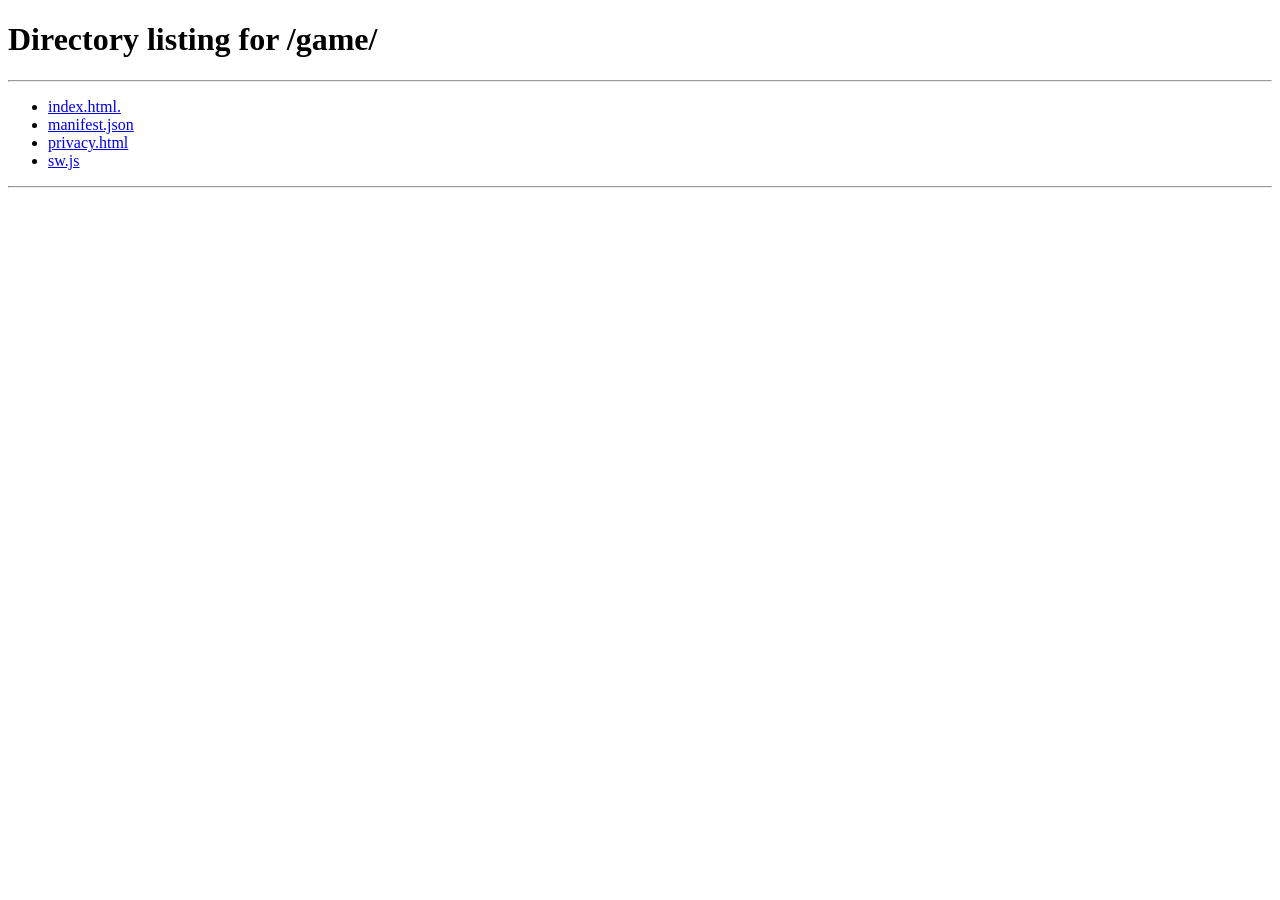
==== commit b7a3d164: "Redirect old game links to game/ folder" ====
--- a/index.html
+++ b/index.html
@@ -1,1388 +1,5 @@
 <!doctype html>
-<html lang="ar" dir="rtl">
-<head>
-<meta charset="utf-8">
-<meta name="viewport" content="width=device-width,initial-scale=1,viewport-fit=cover">
-<meta name="theme-color" content="#0b1618">
-<meta name="mobile-web-app-capable" content="yes">
-<meta name="apple-mobile-web-app-capable" content="yes">
-<meta name="apple-mobile-web-app-status-bar-style" content="black-translucent">
-<meta name="apple-mobile-web-app-title" content="قاعة المدار">
-<link rel="icon" type="image/png" href="[data-uri]">
-<link rel="apple-touch-icon" href="icon-192.png">
-<link rel="manifest" href="manifest.json">
-<script>if('serviceWorker' in navigator)addEventListener('load',()=>navigator.serviceWorker.register('sw.js').catch(()=>{}));</script>
-<title>قاعة المدار</title>
-<link rel="stylesheet" href="https://fonts.googleapis.com/css2?family=Reem+Kufi:wght@500;700&family=IBM+Plex+Sans+Arabic:wght@400;500;600&display=swap">
-<style>
-/* Layout: hub (daily challenge, game cards, badges) -> game screen (top bar, stats, stage, controls). Deliberately dark night-orbit identity. */
-:root{
-  --bg:#0b1618; --panel:#122326; --tile:#16292d; --tile-hi:#1d373b; --line:#24403f;
-  --fg:#e8f1ee; --muted:#8aa39d; --pipe:#3a5853; --lit:#3fbf9b; --glow:rgba(63,191,155,.45);
-  --gold:#f2b84b; --danger:#f2a09a; --fire:#ff8a4c;
-  --display:"Reem Kufi","IBM Plex Sans Arabic",system-ui,sans-serif;
-  --body:"IBM Plex Sans Arabic",system-ui,-apple-system,"Segoe UI",Tahoma,sans-serif;
-  color-scheme:dark;
-}
-html,body{height:100%}
-body{background:var(--bg);color:var(--fg);font-family:var(--body);margin:0;
-  padding-left:max(16px,env(safe-area-inset-left,0px));padding-right:max(16px,env(safe-area-inset-right,0px));-webkit-tap-highlight-color:transparent}
-[hidden]{display:none!important}
-button{font:inherit;color:inherit}
-button:focus-visible{outline:2px solid var(--gold);outline-offset:2px}
-.wrap{max-width:540px;margin:0 auto;padding-block:14px 22px;display:flex;flex-direction:column;gap:14px}
-.inner{display:flex;flex-direction:column;gap:14px}
-
-.hubhead{display:flex;align-items:center;gap:8px}
-.hubhead h1{font-family:var(--display);font-size:28px;margin:0;flex:1;line-height:1.2}
-.hubhead h1 span{color:var(--gold)}
-.pill{display:flex;align-items:center;gap:5px;background:var(--panel);border:1px solid var(--line);border-radius:999px;padding:6px 11px;font-weight:600;font-variant-numeric:tabular-nums;white-space:nowrap}
-.pill svg{width:17px;height:17px;fill:var(--gold)}
-.tog{width:40px;height:40px;border-radius:12px;border:1px solid var(--line);background:var(--panel);display:grid;place-items:center;cursor:pointer;flex:none;font-size:17px}
-.tog.off{opacity:.45}
-.hubsub{margin:0;color:var(--muted);font-size:14px}
-h3.sec{font-family:var(--display);font-size:19px;margin:6px 0 -4px}
-
-.tabbar{position:fixed;left:0;right:0;bottom:0;z-index:15;background:var(--panel);border-top:1px solid var(--line);
-  padding-bottom:env(safe-area-inset-bottom,0px);padding-left:max(16px,env(safe-area-inset-left,0px));padding-right:max(16px,env(safe-area-inset-right,0px))}
-.tabbar .tb{max-width:540px;margin:0 auto;display:grid;grid-template-columns:repeat(3,minmax(0,1fr))}
-.tabbar button{background:none;border:0;padding:9px 0 10px;display:flex;flex-direction:column;align-items:center;gap:3px;color:var(--muted);font-size:12.5px;cursor:pointer;position:relative;min-width:0}
-.tabbar button span{white-space:nowrap}
-.tabbar button svg{width:24px;height:24px}
-.tabbar button[aria-selected="true"]{color:var(--gold)}
-.tabbar button[aria-selected="true"]::before{content:"";position:absolute;top:-1px;left:30%;right:30%;height:3px;border-radius:0 0 3px 3px;background:var(--gold)}
-.tabbar .dot{position:absolute;top:7px;left:calc(50% - 18px);width:9px;height:9px;border-radius:50%;background:var(--fire);box-shadow:0 0 0 2px var(--panel)}
-#hub{padding-bottom:74px}
-.panel{display:flex;flex-direction:column;gap:14px}
-.week{display:grid;grid-template-columns:repeat(7,minmax(0,1fr));gap:4px;text-align:center}
-.week span{display:flex;flex-direction:column;align-items:center;gap:4px;font-size:11px;color:var(--muted)}
-.week i{width:28px;height:28px;border-radius:50%;border:2px solid var(--line);display:grid;place-items:center;font-style:normal;font-size:14px}
-.week .on i{border-color:var(--fire);background:rgba(255,138,76,.18)}
-.week .today{color:var(--fg);font-weight:600}
-.week .today i{border-style:dashed;border-color:var(--gold)}
-.week .today.on i{border-style:solid;border-color:var(--fire)}
-.dlist{display:flex;flex-direction:column;gap:8px}
-.drow{display:flex;align-items:center;gap:12px;width:100%;text-align:right;background:var(--tile);border:1px solid var(--line);border-radius:14px;padding:10px 12px;cursor:pointer}
-.drow:hover{border-color:var(--lit)}
-.drow .gi{width:46px;height:46px;flex:none;background:var(--bg)}
-.drow .gi svg{width:30px;height:30px}
-.drow .t{flex:1;min-width:0;display:flex;flex-direction:column;gap:1px}
-.drow .t b{font-size:16px}
-.drow .t small{font-size:13px;color:var(--muted)}
-.drow .go{flex:none;font-size:13px;font-weight:600;padding:6px 14px;border-radius:999px;background:var(--lit);color:#062019}
-.drow.done{border-color:var(--lit)}
-.drow.done .go{background:transparent;color:var(--gold);padding:6px 4px;letter-spacing:1px}
-.dsum{font-size:13.5px;color:var(--muted);text-align:center;margin:0}
-.achhead{display:flex;align-items:baseline;gap:8px}
-.achhead b{font-family:var(--display);font-size:20px;flex:1;font-weight:700}
-.achhead span{color:var(--gold);font-weight:600;font-variant-numeric:tabular-nums}
-.achbar{height:8px;border-radius:999px;background:var(--panel);border:1px solid var(--line);overflow:hidden}
-.achbar i{display:block;height:100%;background:var(--gold);border-radius:999px;transition:width .4s}
-.daily{background:linear-gradient(0deg,var(--panel),var(--panel));border:1px solid var(--gold);border-radius:16px;padding:14px;display:flex;flex-direction:column;gap:10px}
-.daily .top{display:flex;align-items:center;gap:10px}
-.daily .top b{font-size:17px;flex:1}
-.streak{color:var(--fire);font-weight:600;font-variant-numeric:tabular-nums}
-.dgames{display:grid;grid-template-columns:repeat(5,minmax(0,1fr));gap:6px}
-.dg{background:var(--tile);border:1px solid var(--line);border-radius:12px;padding:8px 2px 6px;display:flex;flex-direction:column;align-items:center;gap:2px;cursor:pointer;min-width:0}
-.dg svg{width:30px;height:30px}
-.dg small{font-size:11px;color:var(--muted);white-space:nowrap}
-.dg.done{border-color:var(--lit)}
-.dg.done small{color:var(--lit)}
-
-.cards{display:grid;grid-template-columns:repeat(2,minmax(0,1fr));gap:10px}
-.gcard{display:flex;flex-direction:column;gap:8px;text-align:right;background:var(--panel);border:1px solid var(--line);border-radius:16px;padding:14px;cursor:pointer;min-width:0}
-.gcard:hover{border-color:var(--lit)}
-.gi{width:52px;height:52px;border-radius:14px;background:var(--tile);display:grid;place-items:center}
-.gi svg{width:34px;height:34px}
-.gcard b{font-size:17px}
-.gcard small{color:var(--muted);font-size:13px;line-height:1.5}
-.prog{display:flex;justify-content:space-between;font-size:12.5px;color:var(--muted);border-top:1px solid var(--line);padding-top:8px;margin-top:auto;font-variant-numeric:tabular-nums}
-.prog em{font-style:normal;color:var(--gold)}
-
-.badges{display:grid;grid-template-columns:repeat(4,minmax(0,1fr));gap:8px}
-.badge{background:var(--panel);border:1px solid var(--line);border-radius:12px;padding:10px 4px;text-align:center;display:flex;flex-direction:column;align-items:center;gap:4px;min-width:0}
-.badge .em{font-size:24px;line-height:1;filter:grayscale(1);opacity:.35}
-.badge small{font-size:11px;color:var(--muted);line-height:1.35}
-.badge.got{border-color:var(--gold)}
-.badge.got .em{filter:none;opacity:1}
-.badge.got small{color:var(--fg)}
-
-.topbar{display:flex;align-items:center;gap:10px}
-.topbar h2{font-family:var(--display);font-size:22px;margin:0;flex:1}
-.icon{width:42px;height:42px;border-radius:12px;border:1px solid var(--line);background:var(--panel);display:grid;place-items:center;cursor:pointer;flex:none}
-.icon svg{width:20px;height:20px}
-.tag{font-size:12px;border:1px solid var(--gold);color:var(--gold);border-radius:999px;padding:2px 10px}
-.stats{display:grid;grid-template-columns:repeat(4,minmax(0,1fr));gap:8px}
-.stat{background:var(--panel);border:1px solid var(--line);border-radius:12px;padding:6px 4px;text-align:center;min-width:0}
-.stat b{display:block;font-size:19px;font-variant-numeric:tabular-nums;font-weight:600;line-height:1.35;white-space:nowrap}
-.stat small{font-size:11.5px;color:var(--muted)}
-.stat.gold b{color:var(--gold)}
-.stage{position:relative;width:100%}
-.controls{display:flex;gap:8px;flex-wrap:wrap}
-.btn{flex:1;min-width:84px;height:46px;border-radius:12px;border:1px solid var(--line);background:var(--panel);color:var(--fg);font-size:15px;font-weight:500;cursor:pointer;display:flex;align-items:center;justify-content:center;gap:6px;padding:0 8px}
-.btn svg{width:18px;height:18px;flex:none}
-.btn:active{transform:scale(.98)}
-.btn:disabled{opacity:.4;cursor:default}
-.btn.on{border-color:var(--gold);color:var(--gold)}
-.btn.main{background:var(--lit);color:#062019;border-color:transparent;font-weight:600}
-.help{font-size:13.5px;color:var(--muted);line-height:1.7;margin:0;text-align:center;text-wrap:balance}
-.overlay{position:absolute;inset:0;background:rgba(8,16,18,.92);border-radius:14px;display:flex;flex-direction:column;align-items:center;justify-content:center;gap:12px;text-align:center;padding:16px;z-index:5;min-height:280px}
-.overlay h3{font-family:var(--display);font-size:30px;margin:0}
-.overlay p{margin:0;color:var(--muted)}
-.overlay .btn{flex:none;width:210px}
-.overlay.picker{justify-content:flex-start;overflow-y:auto}
-.levels{display:grid;grid-template-columns:repeat(5,minmax(0,1fr));gap:6px;width:100%}
-.lv{height:54px;border-radius:10px;border:1px solid var(--line);background:var(--tile);display:flex;flex-direction:column;align-items:center;justify-content:center;cursor:pointer;font-weight:600;font-variant-numeric:tabular-nums}
-.lv small{font-size:10px;color:var(--gold);letter-spacing:1px;font-weight:400}
-.lv.cur{border-color:var(--lit)}
-.stars{display:flex;gap:6px}.stars svg{width:40px;height:40px}
-.stars .on{fill:var(--gold)}.stars .off{fill:#2a3f40}
-.toast{position:fixed;left:50%;bottom:calc(84px + env(safe-area-inset-bottom,0px));transform:translateX(-50%);background:var(--fg);color:var(--bg);padding:8px 16px;border-radius:999px;font-size:14px;white-space:nowrap;z-index:20;max-width:calc(100% - 32px);overflow:hidden;text-overflow:ellipsis}
-.toast.ach{background:var(--gold);color:#2a1c00;font-weight:600}
-
-/* grid game */
-.gboard{display:grid;width:100%;aspect-ratio:1/1;gap:3px;direction:ltr;touch-action:manipulation;border-radius:12px}
-.gboard.wrapmode{outline:2px dashed var(--gold);outline-offset:4px}
-.cell{position:relative;background:var(--tile);border-radius:8px;cursor:pointer;overflow:hidden;border:0;padding:0}
-.cell.locked{background:#0f1e21;cursor:not-allowed}
-.cell.locked::after{content:"";position:absolute;top:4px;left:4px;width:7px;height:7px;border-radius:2px;background:var(--muted);opacity:.8}
-.cell svg{position:absolute;inset:0;width:100%;height:100%;transition:transform .18s ease}
-.arm{stroke:var(--pipe);stroke-width:16;stroke-linecap:round;transition:stroke .2s}
-.hub{fill:var(--pipe)}.lit .arm{stroke:var(--lit)}.lit .hub{fill:var(--lit)}
-.lit svg{filter:drop-shadow(0 0 4px var(--glow))}
-.node{fill:var(--tile);stroke:var(--pipe);stroke-width:7}.lit .node{fill:var(--gold);stroke:var(--gold)}
-.gstar{fill:var(--gold)}
-.hintflash{animation:hint .9s ease 2}
-.cell.badc{box-shadow:inset 0 0 0 3px var(--danger)}
-.cell.okc{box-shadow:inset 0 0 0 2px rgba(63,191,155,.5)}
-.shake{animation:shake .3s}
-@keyframes hint{50%{box-shadow:inset 0 0 0 3px var(--gold)}}
-@keyframes shake{25%{transform:translateX(-3px)}75%{transform:translateX(3px)}}
-
-/* sudoku */
-.sboard{display:grid;grid-template-columns:repeat(9,1fr);width:100%;aspect-ratio:1/1;direction:ltr;border:2px solid var(--muted);border-radius:10px;overflow:hidden;background:var(--line);gap:1px}
-.sc{background:var(--tile);border:0;padding:0;display:grid;place-items:center;font-size:clamp(16px,5vw,24px);font-variant-numeric:tabular-nums;cursor:pointer;position:relative;color:var(--lit)}
-.sc.g{color:var(--fg);font-weight:600}
-.sc.bR{box-shadow:inset -2px 0 0 var(--muted)}.sc.bB{box-shadow:inset 0 -2px 0 var(--muted)}.sc.bR.bB{box-shadow:inset -2px 0 0 var(--muted),inset 0 -2px 0 var(--muted)}
-.sc.peer{background:#18302f}.sc.same{background:#23423d}.sc.sel{background:#2d5650}
-.sc.bad{color:var(--danger)}
-.notes{display:grid;grid-template-columns:repeat(3,1fr);width:100%;height:100%;font-size:clamp(8px,2.2vw,11px);color:var(--muted);line-height:1}
-.notes span{display:grid;place-items:center}
-.pad{display:grid;grid-template-columns:repeat(9,minmax(0,1fr));gap:5px;direction:ltr;margin-top:10px}
-.pad button{height:48px;border-radius:10px;border:1px solid var(--line);background:var(--panel);font-size:20px;font-weight:600;cursor:pointer;display:flex;flex-direction:column;align-items:center;justify-content:center;line-height:1.1;padding:0}
-.pad button small{font-size:10px;color:var(--muted);font-weight:400}
-.pad button:disabled{opacity:.3}
-
-canvas{display:block;width:100%;border-radius:14px;touch-action:none}
-.difflabel{font-size:12.5px;color:var(--muted);margin:6px 2px 4px}
-
-.mboard{display:grid;gap:6px;direction:ltr;margin:0 auto}
-.mc{border:0;padding:0;background:none;cursor:pointer;perspective:600px;min-width:0;width:100%;height:100%}
-.mc .in{position:relative;width:100%;height:100%;transition:transform .35s;transform-style:preserve-3d}
-.mc.up .in,.mc.done .in{transform:rotateY(180deg)}
-.mc .f,.mc .b{position:absolute;inset:0;border-radius:12px;display:grid;place-items:center;backface-visibility:hidden;-webkit-backface-visibility:hidden}
-.mc .b{background:var(--tile);border:1px solid var(--line)}
-.mc .b svg{width:44%;height:44%;opacity:.55}
-.mc .f{background:#e9f3ef;transform:rotateY(180deg);font-size:var(--sym,30px)}
-.mc.done .f{background:#cdebdf;box-shadow:0 0 0 3px var(--lit)}
-.b2048{display:grid;gap:8px;padding:8px;background:var(--panel);border:1px solid var(--line);border-radius:14px;aspect-ratio:1/1;touch-action:none;direction:ltr;user-select:none;-webkit-user-select:none}
-.t2{border-radius:10px;background:var(--tile);display:grid;place-items:center;font-weight:700;font-variant-numeric:tabular-nums;min-width:0;overflow:hidden}
-.t2.rock{background:repeating-linear-gradient(45deg,#0f1e21 0 6px,#1d373b 6px 12px)}
-.t2.new{animation:pop .18s ease}.t2.mrg{animation:bump .2s ease}
-@keyframes pop{from{transform:scale(.3)}to{transform:scale(1)}}
-@keyframes bump{50%{transform:scale(1.12)}}
-.mboard2{display:grid;gap:3px;direction:ltr;user-select:none;-webkit-user-select:none;touch-action:manipulation}
-.mcell{aspect-ratio:1/1;border:0;border-radius:6px;background:var(--tile-hi);font-weight:700;font-size:clamp(13px,4.2vw,18px);display:grid;place-items:center;padding:0;cursor:pointer;-webkit-touch-callout:none;min-width:0}
-.mcell.o{background:#0f1e21;cursor:default}
-.mcell.boom{background:#7a2b2b}
-.nono{display:grid;touch-action:none;user-select:none;-webkit-user-select:none}
-.nclue-c{display:flex;flex-direction:column;justify-content:flex-end;align-items:center;font-size:11.5px;line-height:1.3;padding-bottom:4px;font-variant-numeric:tabular-nums;font-weight:600}
-.nclue-r{display:flex;align-items:center;gap:5px;font-size:11.5px;padding-inline:4px 6px;white-space:nowrap;font-variant-numeric:tabular-nums;font-weight:600}
-.nclue-c.done,.nclue-r.done{color:var(--muted);opacity:.45;font-weight:400}
-.ncell{aspect-ratio:1/1;border:0;padding:0;background:var(--tile);box-shadow:inset 0 0 0 .5px var(--line);cursor:pointer;display:grid;place-items:center;min-width:0;border-radius:2px}
-.ncell.f{background:var(--lit)}
-.ncell.x::after{content:"✕";color:var(--muted);font-size:12px}
-.ncell.b5c{border-inline-start:2px solid var(--muted)}.ncell.b5r{border-top:2px solid var(--muted)}
-.ncell.bad{box-shadow:inset 0 0 0 3px var(--danger)}
-.xw{display:grid;gap:3px;margin:0 auto;direction:rtl}
-.xc{aspect-ratio:1/1;border:0;padding:0;border-radius:6px;background:var(--tile-hi);position:relative;font-size:clamp(15px,5vw,22px);font-weight:600;display:grid;place-items:center;cursor:pointer;color:var(--fg);min-width:0}
-.xc.blank{background:transparent;cursor:default}
-.xc i{position:absolute;top:1px;right:3px;font-size:9px;font-style:normal;color:var(--muted);line-height:1}
-.xc.inw{background:#25504a}.xc.cur{box-shadow:inset 0 0 0 2px var(--gold)}
-.xc.ok{color:var(--lit)}.xc.bad{background:#6a2a2a}
-.cluebar{background:var(--panel);border:1px solid var(--gold);border-radius:12px;padding:10px 12px;font-size:15px;min-height:46px;line-height:1.6}
-.cluebar b{color:var(--gold);margin-inline-end:8px}
-.lpad{display:flex;flex-wrap:wrap;gap:6px;justify-content:center}
-.lpad button{width:44px;height:48px;border-radius:10px;border:1px solid var(--line);background:var(--panel);font-size:21px;font-weight:600;cursor:pointer}
-.lpad button.del{width:auto;padding:0 14px;font-size:15px}
-.clist{display:grid;grid-template-columns:1fr 1fr;gap:12px;font-size:13.5px}
-.clist>div{min-width:0}
-.clist h4{margin:0 0 4px;font-family:var(--display);font-size:15px;color:var(--gold)}
-.clist button{display:block;width:100%;text-align:right;background:none;border:0;padding:4px 0;color:var(--fg);cursor:pointer;line-height:1.5}
-.clist button.sv{color:var(--muted);text-decoration:line-through}
-.clist button.on{color:var(--gold);font-weight:600}
-@media (prefers-reduced-motion:reduce){.t2.new,.t2.mrg{animation:none}}
-@media (prefers-reduced-motion:reduce){.cell svg,.mc .in{transition:none}.hintflash,.shake{animation:none}}
-</style>
-</head>
-<body style="padding-top:env(safe-area-inset-top,0px)">
-
-
-<div class="wrap" dir="rtl" lang="ar">
-  <section id="hub" class="inner">
-    <div class="hubhead">
-      <h1>قاعة <span>المدار</span></h1>
-      <div class="pill" title="مجموع نجومك"><svg viewBox="0 0 100 100"><path d="M50 6c5 28 16 39 44 44-28 5-39 16-44 44-5-28-16-39-44-44 28-5 39-16 44-44z"/></svg><span id="totalStars">0</span></div>
-      <button class="tog" id="sndBtn" type="button" aria-label="الأصوات">🔊</button>
-      <button class="tog" id="vibBtn" type="button" aria-label="الاهتزاز">📳</button>
-    </div>
-    <div class="panel" id="pDaily" role="tabpanel" aria-labelledby="tDaily">
-      <div class="daily" id="daily"></div>
-    </div>
-    <div class="panel" id="pGames" role="tabpanel" aria-labelledby="tGames">
-      <p class="hubsub">ألعاب تفكير بلا نهاية. كل مستوى أصعب من الذي قبله، وتقدّمك محفوظ دائماً.</p>
-      <div class="cards" id="cards"></div>
-    </div>
-    <div class="panel" id="pBadges" role="tabpanel" aria-labelledby="tBadges">
-      <div class="achhead"><b>أوسمتك</b><span id="achCount"></span></div>
-      <div class="achbar"><i id="achBar"></i></div>
-      <div class="badges" id="badges"></div>
-    </div>
-  </section>
-
-  <section id="play" class="inner" hidden>
-    <div class="topbar">
-      <button class="icon" id="back" type="button" aria-label="رجوع إلى القاعة"><svg viewBox="0 0 24 24" fill="none" stroke="currentColor" stroke-width="2" stroke-linecap="round" stroke-linejoin="round"><path d="M9 6l6 6-6 6"/></svg></button>
-      <h2 id="gTitle">لعبة</h2>
-      <span class="tag" id="dailyTag" hidden>تحدي اليوم</span>
-      <button class="icon" id="lvlBtn" type="button" aria-label="اختيار المستوى"><svg viewBox="0 0 24 24" fill="none" stroke="currentColor" stroke-width="2" stroke-linecap="round" stroke-linejoin="round"><rect x="4" y="4" width="6" height="6" rx="1"/><rect x="14" y="4" width="6" height="6" rx="1"/><rect x="4" y="14" width="6" height="6" rx="1"/><rect x="14" y="14" width="6" height="6" rx="1"/></svg></button>
-    </div>
-    <div class="stats" id="stats"></div>
-    <div class="stage" id="stage"></div>
-    <div class="controls" id="ctrl"></div>
-    <p class="help" id="help"></p>
-  </section>
-</div>
-<nav class="tabbar" id="tabbar" dir="rtl" lang="ar" role="tablist" aria-label="أقسام القاعة">
-  <div class="tb">
-    <button type="button" role="tab" id="tDaily" data-tab="pDaily" aria-controls="pDaily">
-      <svg viewBox="0 0 24 24" fill="none" stroke="currentColor" stroke-width="2" stroke-linecap="round" stroke-linejoin="round"><rect x="3" y="5" width="18" height="16" rx="2"/><path d="M3 10h18M8 3v4M16 3v4"/><path d="M12 13.5l.9 1.8 2 .3-1.45 1.4.35 2-1.8-.95-1.8.95.35-2-1.45-1.4 2-.3z" fill="currentColor" stroke="none"/></svg>
-      <span>التحديات اليومية</span><i class="dot" id="dailyDot" hidden></i>
-    </button>
-    <button type="button" role="tab" id="tGames" data-tab="pGames" aria-controls="pGames">
-      <svg viewBox="0 0 24 24" fill="none" stroke="currentColor" stroke-width="2" stroke-linecap="round" stroke-linejoin="round"><rect x="2" y="7" width="20" height="11" rx="5"/><path d="M7 10.5v4M5 12.5h4"/><circle cx="15.5" cy="11.5" r="1" fill="currentColor"/><circle cx="18" cy="14" r="1" fill="currentColor"/></svg>
-      <span>الألعاب</span>
-    </button>
-    <button type="button" role="tab" id="tBadges" data-tab="pBadges" aria-controls="pBadges">
-      <svg viewBox="0 0 24 24" fill="none" stroke="currentColor" stroke-width="2" stroke-linecap="round" stroke-linejoin="round"><circle cx="12" cy="9" r="6"/><path d="M8.5 13.9L7 22l5-3 5 3-1.5-8.1"/></svg>
-      <span>الأوسمة</span>
-    </button>
-  </div>
-</nav>
-<div class="toast" id="toast" hidden></div>
-
-<script>
-/* ================= shared ================= */
-const $=id=>document.getElementById(id);
-function load(k,d){try{const v=localStorage.getItem(k);return v==null?JSON.parse(JSON.stringify(d)):Object.assign(JSON.parse(JSON.stringify(d)),JSON.parse(v))}catch(e){return JSON.parse(JSON.stringify(d))}}
-function save(k,v){try{localStorage.setItem(k,JSON.stringify(v))}catch(e){}}
-function rng(seed){return()=>{seed|=0;seed=seed+0x6D2B79F5|0;let t=Math.imul(seed^seed>>>15,1|seed);t=t+Math.imul(t^t>>>7,61|t)^t;return((t^t>>>14)>>>0)/4294967296}}
-function shuffle(a,R){for(let i=a.length-1;i>0;i--){const j=Math.floor(R()*(i+1));[a[i],a[j]]=[a[j],a[i]]}return a}
-const toastQ=[];let toastBusy=false;
-function toast(t,cls){toastQ.push([t,cls]);if(!toastBusy)nextToast()}
-function nextToast(){const it=toastQ.shift();const el=$('toast');if(!it){el.hidden=true;toastBusy=false;return}toastBusy=true;el.textContent=it[0];el.className='toast '+(it[1]||'');el.hidden=false;setTimeout(nextToast,it[1]?2600:1700)}
-const STAR='M50 6c5 28 16 39 44 44-28 5-39 16-44 44-5-28-16-39-44-44 28-5 39-16 44-44z';
-const starSVG=on=>`<svg viewBox="0 0 100 100"><path class="${on?'on':'off'}" d="${STAR}"/></svg>`;
-const fmtTime=s=>{s=Math.max(0,Math.floor(s));return Math.floor(s/60)+':'+String(s%60).padStart(2,'0')};
-const IC={
-  undo:'<svg viewBox="0 0 24 24" fill="none" stroke="currentColor" stroke-width="2" stroke-linecap="round" stroke-linejoin="round"><path d="M15 14l-5 5M15 14l-5-5M15 14H8a5 5 0 0 1 0-10h1"/></svg>',
-  hint:'<svg viewBox="0 0 24 24" fill="none" stroke="currentColor" stroke-width="2" stroke-linecap="round" stroke-linejoin="round"><path d="M9 18h6M10 21h4M12 3a6 6 0 0 0-4 10.5c.8.8 1 1.5 1 2.5h6c0-1 .2-1.7 1-2.5A6 6 0 0 0 12 3z"/></svg>',
-  reset:'<svg viewBox="0 0 24 24" fill="none" stroke="currentColor" stroke-width="2" stroke-linecap="round" stroke-linejoin="round"><path d="M20 11a8 8 0 1 0-2.3 5.7M20 4v7h-7"/></svg>',
-  erase:'<svg viewBox="0 0 24 24" fill="none" stroke="currentColor" stroke-width="2" stroke-linecap="round" stroke-linejoin="round"><path d="M20 20H9L4 15l10-10 6 6-7 7M8 11l6 6"/></svg>',
-  pen:'<svg viewBox="0 0 24 24" fill="none" stroke="currentColor" stroke-width="2" stroke-linecap="round" stroke-linejoin="round"><path d="M4 20l4-1 11-11-3-3L5 16l-1 4z"/></svg>',
-  check:'<svg viewBox="0 0 24 24" fill="none" stroke="currentColor" stroke-width="2" stroke-linecap="round" stroke-linejoin="round"><circle cx="11" cy="11" r="7"/><path d="M20 20l-4-4M8 11l2 2 4-4"/></svg>',
-  list:'<svg viewBox="0 0 24 24" fill="none" stroke="currentColor" stroke-width="2" stroke-linecap="round" stroke-linejoin="round"><rect x="3" y="3" width="18" height="18" rx="2"/><path d="M8 8h.01M12 8h.01M16 8h.01M8 12h.01M12 12h.01M8 16h.01"/></svg>',
-  aim:'<svg viewBox="0 0 24 24" fill="none" stroke="currentColor" stroke-width="2" stroke-linecap="round" stroke-linejoin="round"><circle cx="12" cy="12" r="8"/><circle cx="12" cy="12" r="2"/><path d="M12 2v4M12 18v4M2 12h4M18 12h4"/></svg>',
-  eye:'<svg viewBox="0 0 24 24" fill="none" stroke="currentColor" stroke-width="2" stroke-linecap="round" stroke-linejoin="round"><path d="M2 12s3.5-7 10-7 10 7 10 7-3.5 7-10 7S2 12 2 12z"/><circle cx="12" cy="12" r="3"/></svg>',
-  flip:'<svg viewBox="0 0 24 24" fill="none" stroke="currentColor" stroke-width="2" stroke-linecap="round" stroke-linejoin="round"><path d="M12 3v18M8 7H4v10h4M16 7h4v10h-4"/></svg>',
-  gauge:'<svg viewBox="0 0 24 24" fill="none" stroke="currentColor" stroke-width="2" stroke-linecap="round" stroke-linejoin="round"><path d="M4 18a8 8 0 1 1 16 0M12 18l4-6"/></svg>'
-};
-
-/* settings, sound, vibration */
-const prefs=load('arcade-prefs',{sound:true,vibe:true,aim:true});
-let AC=null;
-function snd(type){
-  if(!prefs.sound)return;
-  try{AC=AC||new (window.AudioContext||window.webkitAudioContext)();if(AC.state==='suspended')AC.resume();
-    const seqs={tap:[[620,.04]],rot:[[430,.04]],ok:[[660,.07],[880,.09]],win:[[523,.11],[659,.11],[784,.12],[1047,.25]],err:[[170,.16]],splash:[[260,.1],[150,.2]],hit:[[240,.03]],flip:[[700,.03]],sink:[[880,.07],[660,.07],[990,.18]],ach:[[784,.09],[1175,.09],[1568,.22]]};
-    let at=AC.currentTime;(seqs[type]||seqs.tap).forEach(([f,d])=>{const o=AC.createOscillator(),g=AC.createGain();o.type=type==='err'?'square':type==='splash'?'triangle':'sine';o.frequency.value=f;
-      g.gain.setValueAtTime(.0001,at);g.gain.exponentialRampToValueAtTime(type==='err'?.08:.16,at+.012);g.gain.exponentialRampToValueAtTime(.0001,at+d);o.connect(g);g.connect(AC.destination);o.start(at);o.stop(at+d+.03);at+=d*.85});
-  }catch(e){}
-}
-function buzz(ms){if(prefs.vibe&&navigator.vibrate)try{navigator.vibrate(ms)}catch(e){}}
-function drawPrefs(){$('sndBtn').textContent=prefs.sound?'🔊':'🔇';$('sndBtn').classList.toggle('off',!prefs.sound);$('vibBtn').classList.toggle('off',!prefs.vibe)}
-$('sndBtn').onclick=()=>{prefs.sound=!prefs.sound;save('arcade-prefs',prefs);drawPrefs();snd('ok')};
-$('vibBtn').onclick=()=>{prefs.vibe=!prefs.vibe;save('arcade-prefs',prefs);drawPrefs();buzz(40)};
-
-/* screen helpers */
-const stage=$('stage');let active=null,mode=null;
-function setStats(items){$('stats').innerHTML=items.map(([id,label,cls])=>`<div class="stat ${cls||''}"><b id="${id}">-</b><small>${label}</small></div>`).join('')}
-function setStat(id,v){const e=$(id);if(e)e.textContent=v}
-function btn(label,icon,fn,cls){const b=document.createElement('button');b.type='button';b.className='btn '+(cls||'');b.innerHTML=(icon||'')+'<span></span>';b.lastChild.textContent=label;b.onclick=fn;$('ctrl').appendChild(b);return b}
-function clearOverlays(){stage.querySelectorAll('.overlay').forEach(o=>o.remove())}
-function winBox({title,text,stars,onNext,label}){
-  const o=document.createElement('div');o.className='overlay';
-  o.innerHTML=`<h3></h3><div class="stars">${[1,2,3].map(k=>starSVG(k<=stars)).join('')}</div><p></p><button class="btn main" type="button"></button>`;
-  o.querySelector('h3').textContent=title;o.querySelector('p').textContent=text;const b=o.querySelector('button');b.textContent=label||'المستوى التالي';
-  b.onclick=()=>{o.remove();onNext()};setTimeout(()=>{stage.appendChild(o);b.focus()},350);
-}
-
-function loseBox({title,text,onRetry}){
-  snd('err');buzz([40,40,80]);const o=document.createElement('div');o.className='overlay';
-  o.innerHTML='<h3></h3><p></p><button class="btn main" type="button">حاول مرة أخرى</button><button class="btn" type="button">رجوع إلى القاعة</button>';
-  o.querySelector('h3').textContent=title;o.querySelector('p').textContent=text;const [b1,b2]=o.querySelectorAll('button');
-  b1.onclick=()=>{o.remove();onRetry()};b2.onclick=()=>{o.remove();goHub()};setTimeout(()=>{stage.appendChild(o);b1.focus()},400);
-}
-/* progress */
-function gState(id,extra){return load('arcade-'+id,Object.assign({level:1,best:1,stars:{}},extra||{}))}
-function gSave(id,st){save('arcade-'+id,st)}
-function starTotal(st){return Object.values(st.stars||{}).reduce((a,b)=>a+b,0)}
-function allStars(){return GAMES.reduce((a,G)=>a+starTotal(gState(G.id)),0)}
-
-/* daily */
-function todayKey(d){d=d||new Date();return d.getFullYear()*10000+(d.getMonth()+1)*100+d.getDate()}
-function yesterdayKey(){const d=new Date();d.setDate(d.getDate()-1);return todayKey(d)}
-const daily=load('arcade-daily',{streak:0,last:0,done:{},count:0});
-function dailyDone(id){return (daily.done[todayKey()]||{})[id]}
-
-/* achievements */
-const ACH=[
-  ['first','🎉','أول فوز'],['three','⭐','أول 3 نجوم'],['s50','🌟','50 نجمة'],['s150','💫','150 نجمة'],
-  ['grid10','🔗','الشبكة: المستوى 10'],['grid9','🧩','لوحة 9×9'],['wrap','🌀','أول شبكة ملتفّة'],['sud_clean','🧠','سودوكو بلا أخطاء'],
-  ['sud_fast','⚡','سودوكو في أقل من 5 دقائق'],['sud10','🔢','سودوكو: المستوى 10'],['ace','🏆','ضربة واحدة في الجولف'],['under','🐦','تحت البار'],
-  ['eagle_eye','🦅','اختلافات بلا أخطاء'],['diff_fast','⏱️','اختلافات في أقل من دقيقة'],['memory','🃏','ذاكرة مثالية'],['allfive','🎮','فوز في كل الألعاب'],
-  ['t2048','🔷','الوصول إلى 2048'],['mines_clean','💣','كاسحة بلا خسارة قلب'],['nono_clean','🖼️','نونوجرام بلا مساعدة'],['words_clean','📝','كلمات متقاطعة بلا أخطاء'],
-  ['daily1','📅','أول تحدي يومي'],['streak3','🔥','سلسلة 3 أيام'],['streak7','☄️','سلسلة 7 أيام'],['dailyall','👑','كل تحديات اليوم']
-];
-const ach=load('arcade-ach',{got:{},won:{}});
-function unlock(id){if(ach.got[id])return;ach.got[id]=Date.now();save('arcade-ach',ach);const a=ACH.find(x=>x[0]===id);if(a){snd('ach');buzz([30,40,30]);toast('🏅 وسام جديد: '+a[2],'ach')}}
-function onWin(id,level,stars,info){
-  info=info||{};snd('win');buzz([20,30,60]);
-  ach.won[id]=true;save('arcade-ach',ach);
-  unlock('first');if(stars===3)unlock('three');
-  const tot=allStars();if(tot>=50)unlock('s50');if(tot>=150)unlock('s150');
-  if(GAMES.every(G=>ach.won[G.id]))unlock('allfive');
-  if(id==='grid'){if(level>=10)unlock('grid10');if(info.n===9)unlock('grid9');if(info.wrap)unlock('wrap')}
-  if(id==='sudoku'){if(info.clean)unlock('sud_clean');if(info.time<300)unlock('sud_fast');if(level>=10)unlock('sud10')}
-  if(id==='golf'){if(info.strokes===1)unlock('ace');if(info.strokes<info.par)unlock('under')}
-  if(id==='diff'){if(info.mistakes===0&&info.hints===0)unlock('eagle_eye');if(info.time<60)unlock('diff_fast')}
-  if(id==='memory'&&info.perfect)unlock('memory');
-  if(id==='g2048'&&info.max>=2048)unlock('t2048');
-  if(id==='mines'&&info.lives===3)unlock('mines_clean');
-  if(id==='nono'&&info.clean)unlock('nono_clean');
-  if(id==='words'&&info.clean)unlock('words_clean');
-  if(mode&&mode.daily){const k=todayKey();const first=!daily.done[k]||!Object.keys(daily.done[k]).length;
-    daily.done[k]=daily.done[k]||{};daily.done[k][id]=Math.max(daily.done[k][id]||0,stars);
-    if(first){daily.streak=daily.last===yesterdayKey()?daily.streak+1:daily.last===k?daily.streak:1;daily.last=k;daily.count++}
-    Object.keys(daily.done).forEach(d=>{if(+d<k-100)delete daily.done[d]});save('arcade-daily',daily);
-    unlock('daily1');if(daily.streak>=3)unlock('streak3');if(daily.streak>=7)unlock('streak7');
-    if(GAMES.every(G=>daily.done[k][G.id]))unlock('dailyall')}
-}
-/* record + next */
-function finishLevel(G,st,level,stars,info,title,text){
-  if(mode&&mode.daily){onWin(G.id,level,stars,info);winBox({title,text,stars,label:'رجوع إلى القاعة',onNext:goHub});return}
-  st.stars[level]=Math.max(st.stars[level]||0,stars);st.level=Math.max(st.level,level+1);st.best=Math.max(st.best,level+1);gSave(G.id,st);
-  onWin(G.id,level,stars,info);
-  winBox({title,text,stars,onNext:()=>G.play(level+1)});
-}
-/* level picker */
-function openPicker(){
-  if(!active||(mode&&mode.daily))return;const st=gState(active.id);clearOverlays();
-  const o=document.createElement('div');o.className='overlay picker';
-  o.innerHTML='<h3 style="font-size:24px">اختر المستوى</h3><p>أعد أي مستوى لتحسّن نجومك</p><div class="levels"></div><button class="btn" type="button">إغلاق</button>';
-  const box=o.querySelector('.levels');
-  for(let l=st.best;l>=1;l--){const b=document.createElement('button');b.type='button';b.className='lv'+(l===st.level?' cur':'');const s=st.stars[l]||0;
-    b.innerHTML=`${l}<small>${s?'★'.repeat(s)+'☆'.repeat(3-s):l===st.best?'جديد':'☆☆☆'}</small>`;b.onclick=()=>{o.remove();active.play(l)};box.appendChild(b)}
-  o.querySelector('.btn').onclick=()=>o.remove();stage.appendChild(o);o.scrollTop=0;
-}
-$('lvlBtn').onclick=openPicker;
-
-/* ================= game 1: orbit grid ================= */
-const GridGame=(()=>{
-  const N=1,E=2,S=4,W=8,DIRS=[[N,0,-1,S],[E,1,0,W],[S,0,1,N],[W,-1,0,E]];
-  const rot=m=>((m<<1)|(m>>3))&15,rotK=(m,k)=>{for(let i=0;i<k;i++)m=rot(m);return m};
-  let st,g,board,ub,hb;
-  const sizeFor=l=>Math.min(4+Math.floor((l-1)/3),9);
-  function nb(x,y,dx,dy,n,wrap){let nx=x+dx,ny=y+dy;if(wrap){nx=(nx+n)%n;ny=(ny+n)%n}else if(nx<0||ny<0||nx>=n||ny>=n)return -1;return ny*n+nx}
-  function build(level,seed){
-    const n=sizeFor(level),R=rng(seed??level*7919+13),wrap=level>=10&&level%2===0,sol=new Array(n*n).fill(0),seen=new Array(n*n).fill(false);
-    const src=Math.floor(n/2)*n+Math.floor(n/2),front=[src];seen[src]=true;
-    while(front.length){const idx=R()<(level<6?0.75:0.5)?front.length-1:Math.floor(R()*front.length);const c=front[idx],x=c%n,y=(c/n)|0;
-      const opts=DIRS.filter(([,dx,dy])=>{const k=nb(x,y,dx,dy,n,wrap);return k>=0&&!seen[k]});
-      if(!opts.length){front.splice(idx,1);continue}
-      const [b,dx,dy,ob]=opts[Math.floor(R()*opts.length)],nc=nb(x,y,dx,dy,n,wrap);sol[c]|=b;sol[nc]|=ob;seen[nc]=true;front.push(nc)}
-    const r=sol.map(()=>Math.floor(R()*4)),locked=new Array(n*n).fill(false);
-    if(level>=7){const k=Math.min(Math.floor(n*n*0.08),7);const cand=shuffle([...Array(n*n).keys()].filter(i=>i!==src),R).slice(0,k);cand.forEach(i=>{locked[i]=true;r[i]=0})}
-    if(r.every((k,i)=>rotK(sol[i],k)===sol[i])){const i=[...Array(n*n).keys()].find(i=>!locked[i]&&i!==src&&rotK(sol[i],1)!==sol[i]);if(i!=null)r[i]=1}
-    return {n,sol,rot:r,src,locked,wrap,moves:0,hist:[],angle:r.map(k=>k*90),level};
-  }
-  const cur=i=>rotK(g.sol[i],g.rot[i]);
-  function minRot(i){const c=cur(i);for(let k=0;k<4;k++)if(rotK(c,k)===g.sol[i])return k;return 0}
-  function lit(){const n=g.n,L=new Set([g.src]),q=[g.src];while(q.length){const c=q.shift(),x=c%n,y=(c/n)|0,m=cur(c);
-    for(const [b,dx,dy,ob] of DIRS){if(!(m&b))continue;const nc=nb(x,y,dx,dy,n,g.wrap);if(nc<0)continue;if(!L.has(nc)&&(cur(nc)&ob)){L.add(nc);q.push(nc)}}}return L}
-  function svg(mask,isSrc){
-    const P={[N]:[50,0],[E]:[100,50],[S]:[50,100],[W]:[0,50]};
-    const arms=[N,E,S,W].filter(b=>mask&b).map(b=>`<line class="arm" x1="50" y1="50" x2="${P[b][0]}" y2="${P[b][1]}"/>`).join('');
-    const leaf=[N,E,S,W].filter(b=>mask&b).length===1;
-    return `<svg viewBox="0 0 100 100" aria-hidden="true">${arms}${isSrc?'<path class="gstar" d="M50 22c3 17 11 25 28 28-17 3-25 11-28 28-3-17-11-25-28-28 17-3 25-11 28-28z"/>':leaf?'<circle class="node" cx="50" cy="50" r="17"/>':'<circle class="hub" cx="50" cy="50" r="9"/>'}</svg>`;
-  }
-  function refresh(){const L=lit();[...board.children].forEach((c,i)=>c.classList.toggle('lit',L.has(i)));
-    setStat('s1',mode&&mode.daily?'اليوم':g.level);setStat('s2',g.moves);setStat('s3',g.par);setStat('s4',st.hints);
-    ub.disabled=!g.hist.length;hb.disabled=!st.hints;return L.size===g.sol.length}
-  function turn(i,rec=true){
-    if(g.locked[i]){const el=board.children[i];el.classList.remove('shake');void el.offsetWidth;el.classList.add('shake');snd('err');buzz(30);return}
-    g.rot[i]=(g.rot[i]+1)%4;g.angle[i]+=90;board.children[i].firstChild.style.transform=`rotate(${g.angle[i]}deg)`;if(rec){g.moves++;g.hist.push(i)}snd('rot');buzz(8);
-    if(refresh()){g.over=true;done()}}
-  function done(){const m=g.moves,p=g.par,s=m<=p?3:m<=Math.ceil(p*1.5)?2:1;const earned=!(mode&&mode.daily)&&g.level%3===0;if(earned){st.hints++;gSave('grid',st)}
-    finishLevel(GridGame,st,g.level,s,{n:g.n,wrap:g.wrap},s===3?'مثالي!':'اكتمل المدار!',`${m} حركة (الحد الأدنى ${p})`+(earned?' · كسبت تلميحاً':'')+(!(mode&&mode.daily)&&sizeFor(g.level+1)>g.n?' · اللوحة تكبر':''))}
-  function play(level){
-    clearOverlays();st=gState('grid',{hints:3});
-    g=mode&&mode.daily?build(13,mode.seed):build(level);g.par=g.sol.reduce((a,_,i)=>a+minRot(i),0);
-    board.className='gboard'+(g.wrap?' wrapmode':'');board.style.gridTemplateColumns=`repeat(${g.n},1fr)`;board.innerHTML='';
-    g.sol.forEach((m,i)=>{const c=document.createElement('button');c.type='button';c.className='cell'+(g.locked[i]?' locked':'');c.dataset.i=i;c.setAttribute('aria-label',g.locked[i]?'قطعة مقفلة':'قطعة');c.innerHTML=svg(m,i===g.src);c.firstChild.style.transform=`rotate(${g.angle[i]}deg)`;board.appendChild(c)});
-    refresh();if(g.wrap&&!(mode&&mode.daily)&&!st.wrapSeen){st.wrapSeen=1;gSave('grid',st);toast('شبكة ملتفّة: الأطراف متصلة بالجهة المقابلة')}
-  }
-  return {id:'grid',name:'شبكة المدار',desc:'دوّر القطع حتى تضيء الشبكة كلها',play,
-    icon:'<svg viewBox="0 0 48 48"><g stroke="#3fbf9b" stroke-width="5" stroke-linecap="round" fill="none"><path d="M24 24V8M24 24h16M24 24v16M24 24H10"/></g><path fill="#f2b84b" d="M24 14c1.6 6.5 3.5 8.4 10 10-6.5 1.6-8.4 3.5-10 10-1.6-6.5-3.5-8.4-10-10 6.5-1.6 8.4-3.5 10-10z"/></svg>',
-    help:'اضغط أي قطعة لتدويرها، ووصّل كل الأنابيب بالنجمة حتى تضيء كل النقاط. زر «افحص» يلوّن بالأحمر القطع التي لا تتصل بجيرانها. القطع الداكنة مقفلة وفي مكانها الصحيح. اللوحة ذات الإطار الذهبي المتقطع «ملتفّة»: ما يخرج من طرف يدخل من الطرف المقابل.',
-    progress(){const s=gState('grid',{hints:3});return {level:s.level,stars:starTotal(s)}},
-    start(){st=gState('grid',{hints:3});setStats([['s1','المستوى'],['s2','حركاتك'],['s3','الحد الأدنى','gold'],['s4','تلميحات']]);
-      board=document.createElement('div');board.className='gboard';stage.appendChild(board);
-      board.onclick=e=>{const c=e.target.closest('.cell');if(c&&!g.over)turn(+c.dataset.i)};
-      ub=btn('تراجع',IC.undo,()=>{if(!g.hist.length||g.over)return;const i=g.hist.pop();g.rot[i]=(g.rot[i]+3)%4;g.angle[i]-=90;g.moves--;board.children[i].firstChild.style.transform=`rotate(${g.angle[i]}deg)`;snd('tap');refresh()});
-      hb=btn('تلميح',IC.hint,()=>{if(!st.hints||g.over)return;const L=lit(),n=g.n,wrong=g.sol.map((_,i)=>i).filter(i=>!g.locked[i]&&minRot(i)>0);if(!wrong.length)return;
-        const near=wrong.filter(i=>DIRS.some(([,dx,dy])=>{const k=nb(i%n,(i/n)|0,dx,dy,n,g.wrap);return k>=0&&L.has(k)}));
-        const i=(near.length?near:wrong)[0];st.hints--;gSave('grid',st);const el=board.children[i];el.classList.remove('hintflash');void el.offsetWidth;el.classList.add('hintflash');
-        const k=minRot(i);for(let j=0;j<k&&!g.over;j++)turn(i)});
-      btn('افحص',IC.check,()=>{if(g.over)return;const n=g.n,bad=[];
-        g.sol.forEach((_,i)=>{const x=i%n,y=(i/n)|0,m=cur(i);let wrong=false;
-          for(const [b,dx,dy,ob] of DIRS){const k=nb(x,y,dx,dy,n,g.wrap);const mine=!!(m&b),theirs=k>=0&&!!(cur(k)&ob);if(mine!==theirs||(mine&&k<0)){wrong=true;break}}
-          if(wrong)bad.push(i)});
-        [...board.children].forEach((c,i)=>{c.classList.remove('badc','okc');c.classList.add(bad.includes(i)?'badc':'okc')});snd(bad.length?'err':'ok');
-        toast(bad.length?bad.length+' قطعة اتصالها غير مكتمل':'كل الاتصالات سليمة');
-        clearTimeout(this.ck);this.ck=setTimeout(()=>[...board.children].forEach(c=>c.classList.remove('badc','okc')),1800)});
-      btn('إعادة',IC.reset,()=>play(g.level));play(st.level)},
-    stop(){}};
-})();
-
-/* ================= game 2: sudoku ================= */
-const SudokuGame=(()=>{
-  const DIFFS={auto:['تلقائي',null],easy:['سهل',42],medium:['متوسط',34],hard:['صعب',28],expert:['خبير',24]},ORDER=['auto','easy','medium','hard','expert'];
-  let st,p,boardEl,padEl,sel=-1,notesMode=false,nb2,db,timer=0;
-  const peers=i=>{const r=(i/9)|0,c=i%9,br=r-r%3,bc=c-c%3,o=[];for(let k=0;k<9;k++){o.push(r*9+k,k*9+c,(br+((k/3)|0))*9+bc+k%3)}return o};
-  function solve(b,limit,R){
-    const rows=new Array(9).fill(0),cols=new Array(9).fill(0),box=new Array(9).fill(0);let count=0;
-    for(let i=0;i<81;i++)if(b[i]){const r=(i/9)|0,c=i%9,m=1<<b[i];rows[r]|=m;cols[c]|=m;box[(r/3|0)*3+(c/3|0)]|=m}
-    (function rec(){let best=-1,bm=0,bn=10;
-      for(let i=0;i<81;i++)if(!b[i]){const r=(i/9)|0,c=i%9,m=~(rows[r]|cols[c]|box[(r/3|0)*3+(c/3|0)])&0x3FE;let n=0;for(let d=1;d<10;d++)if(m&(1<<d))n++;if(n<bn){bn=n;best=i;bm=m;if(!n)return}}
-      if(best<0){count++;return}
-      const r=(best/9)|0,c=best%9,bx=(r/3|0)*3+(c/3|0);let ds=[1,2,3,4,5,6,7,8,9];if(R)ds=shuffle(ds,R);
-      for(const d of ds){if(!(bm&(1<<d)))continue;const m=1<<d;b[best]=d;rows[r]|=m;cols[c]|=m;box[bx]|=m;rec();if(count>=limit)return;b[best]=0;rows[r]&=~m;cols[c]&=~m;box[bx]&=~m}
-    })();return count}
-  function generate(level,diff,seed){
-    const R=rng(seed??(level*1013+ORDER.indexOf(diff)*7+77)),full=new Array(81).fill(0);solve(full,1,R);
-    const target=DIFFS[diff][1]??Math.max(24,44-level),puz=full.slice(),order=shuffle([...Array(81).keys()],R);let clues=81;
-    for(const i of order){if(clues<=target)break;const k=puz[i];puz[i]=0;if(solve(puz.slice(),2)!==1)puz[i]=k;else clues--}
-    return {level,diff,sol:full,giv:puz,cur:puz.slice(),notes:new Array(81).fill(0),mistakes:0,hints:0,time:0,daily:mode&&mode.daily?mode.key:0};
-  }
-  function persist(){if(mode&&mode.daily){st.dailyCur=p}else st.cur=p;gSave('sudoku',st)}
-  function render(){
-    const cells=boardEl.children,sv=sel>=0?p.cur[sel]:0,pr=sel>=0?new Set(peers(sel)):new Set();
-    for(let i=0;i<81;i++){const c=cells[i],v=p.cur[i];
-      c.className='sc'+(p.giv[i]?' g':'')+((i%9===2||i%9===5)?' bR':'')+((((i/9)|0)===2||((i/9)|0)===5)?' bB':'')+(pr.has(i)?' peer':'')+(sv&&v===sv?' same':'')+(i===sel?' sel':'')+(v&&v!==p.sol[i]?' bad':'');
-      if(v)c.textContent=v;else if(p.notes[i]){c.innerHTML='<div class="notes">'+[1,2,3,4,5,6,7,8,9].map(d=>`<span>${p.notes[i]&(1<<d)?d:''}</span>`).join('')+'</div>'}else c.textContent=''}
-    const cnt=new Array(10).fill(0);p.cur.forEach((v,i)=>{if(v&&v===p.sol[i])cnt[v]++});
-    [...padEl.children].forEach((b,k)=>{const left=9-cnt[k+1];b.disabled=left<=0;b.lastChild.textContent=left>0?left:''});
-    setStat('s1',mode&&mode.daily?'اليوم':p.level);setStat('s2',fmtTime(p.time));setStat('s3',p.mistakes);setStat('s4',st.hints);
-    nb2.classList.toggle('on',notesMode);db.lastChild.textContent='الصعوبة: '+DIFFS[st.diff][0];db.disabled=!!(mode&&mode.daily);
-  }
-  function put(d){
-    if(sel<0||p.giv[sel]||p.over)return;
-    if(notesMode&&d){if(p.cur[sel])return;p.notes[sel]^=(1<<d);snd('tap');render();persist();return}
-    if(!d){p.cur[sel]=0;p.notes[sel]=0;snd('tap');render();persist();return}
-    p.cur[sel]=d;p.notes[sel]=0;
-    if(d!==p.sol[sel]){p.mistakes++;snd('err');buzz(60);toast('رقم غير صحيح')}else{snd('ok');buzz(8);peers(sel).forEach(j=>{p.notes[j]&=~(1<<d)})}
-    render();persist();
-    if(p.cur.every((v,i)=>v===p.sol[i]))finish();
-  }
-  function finish(){p.over=true;clearInterval(timer);const s=p.mistakes===0&&p.hints===0?3:p.mistakes+p.hints<=2?2:1;const daily=mode&&mode.daily;
-    const earned=!daily&&p.level%2===0;if(earned)st.hints++;
-    const key=daily?'daily':st.diff;const prevBest=st.bestTime[key];const rec=!prevBest||p.time<prevBest;if(rec)st.bestTime[key]=Math.floor(p.time);
-    if(daily)st.dailyCur=null;else st.cur=null;gSave('sudoku',st);
-    finishLevel(SudokuGame,st,p.level,s,{clean:p.mistakes===0&&p.hints===0,time:p.time},rec?'رقم قياسي!':'أحسنت!',`الوقت ${fmtTime(p.time)}`+(prevBest&&!rec?` · الأفضل ${fmtTime(prevBest)}`:'')+` · أخطاء ${p.mistakes}`+(earned?' · كسبت تلميحاً':''))}
-  function play(level,fresh){
-    clearOverlays();clearInterval(timer);st=gState('sudoku',{hints:3,cur:null,dailyCur:null,diff:'auto',bestTime:{}});
-    if(mode&&mode.daily){p=st.dailyCur&&st.dailyCur.daily===mode.key&&!st.dailyCur.over?st.dailyCur:generate(16,'medium',mode.seed);p.level=16}
-    else if(!fresh&&st.cur&&st.cur.level===level&&st.cur.diff===st.diff&&!st.cur.over)p=st.cur;
-    else p=generate(level,st.diff);
-    persist();sel=p.cur.findIndex(v=>!v);notesMode=false;render();
-    timer=setInterval(()=>{if(document.hidden||p.over)return;p.time+=1;setStat('s2',fmtTime(p.time));if(Math.floor(p.time)%5===0)persist()},1000);
-  }
-  return {id:'sudoku',name:'سودوكو',desc:'املأ الأرقام 1-9 بدون تكرار',play,
-    icon:'<svg viewBox="0 0 48 48"><rect x="6" y="6" width="36" height="36" rx="5" fill="none" stroke="#3a5853" stroke-width="2.5"/><path d="M18 6v36M30 6v36M6 18h36M6 30h36" stroke="#3a5853" stroke-width="2"/><text x="12" y="16" font-size="9" fill="#e8f1ee" font-family="sans-serif" text-anchor="middle">5</text><text x="24" y="28" font-size="9" fill="#3fbf9b" font-family="sans-serif" text-anchor="middle">3</text><text x="36" y="40" font-size="9" fill="#f2b84b" font-family="sans-serif" text-anchor="middle">9</text></svg>',
-    help:'كل صف وعمود ومربع 3×3 يحتوي الأرقام 1-9 مرة واحدة. اضغط خانة ثم رقماً. «ملاحظات» لكتابة الاحتمالات بنفسك، و«احتمالات» يكتبها كلها تلقائياً، وتُحذف وحدها كلما وضعت رقماً صحيحاً. «الصعوبة» تختار بين التلقائي (يصعب مع المستويات) أو مستوى ثابت.',
-    progress(){const s=gState('sudoku',{hints:3});return {level:s.level,stars:starTotal(s)}},
-    start(){st=gState('sudoku',{hints:3,cur:null,dailyCur:null,diff:'auto',bestTime:{}});setStats([['s1','المستوى'],['s2','الوقت','gold'],['s3','أخطاء'],['s4','تلميحات']]);
-      boardEl=document.createElement('div');boardEl.className='sboard';for(let i=0;i<81;i++){const c=document.createElement('button');c.type='button';c.dataset.i=i;boardEl.appendChild(c)}
-      boardEl.onclick=e=>{const c=e.target.closest('button');if(!c)return;sel=+c.dataset.i;snd('tap');render()};
-      padEl=document.createElement('div');padEl.className='pad';
-      for(let d=1;d<=9;d++){const b=document.createElement('button');b.type='button';b.innerHTML=d+'<small></small>';b.onclick=()=>put(d);padEl.appendChild(b)}
-      stage.append(boardEl,padEl);
-      btn('مسح',IC.erase,()=>put(0));nb2=btn('ملاحظات',IC.pen,()=>{notesMode=!notesMode;render()});
-      btn('تلميح',IC.hint,()=>{if(!st.hints||p.over)return;let i=sel>=0&&p.cur[sel]!==p.sol[sel]?sel:p.cur.findIndex((v,j)=>v!==p.sol[j]);if(i<0)return;
-        st.hints--;p.hints++;sel=i;const m=notesMode;notesMode=false;p.cur[i]=0;put(p.sol[i]);notesMode=m;gSave('sudoku',st);render()});
-      btn('احتمالات',IC.list,()=>{if(p.over)return;for(let i=0;i<81;i++){if(p.cur[i])continue;const used=new Set(peers(i).map(j=>p.cur[j]).filter(v=>v));let m=0;for(let d=1;d<=9;d++)if(!used.has(d))m|=1<<d;p.notes[i]=m}
-        snd('ok');render();persist();toast('كُتبت الاحتمالات في كل الخانات الفارغة')});
-      db=btn('الصعوبة',IC.gauge,()=>{if(mode&&mode.daily)return;st.diff=ORDER[(ORDER.indexOf(st.diff)+1)%ORDER.length];st.cur=null;gSave('sudoku',st);toast('الصعوبة: '+DIFFS[st.diff][0]);play(p.level,true)});
-      db.style.flexBasis='100%';
-      document.addEventListener('keydown',this.key=e=>{if(/^[1-9]$/.test(e.key))put(+e.key);if(e.key==='Backspace'||e.key==='Delete')put(0)});
-      setTimeout(()=>play(st.level),20)},
-    stop(){clearInterval(timer);if(p&&!p.over)persist();document.removeEventListener('keydown',this.key)}};
-})();
-
-/* ================= game 3: mini golf ================= */
-const GolfGame=(()=>{
-  const W=300,H=420,BR=6,HR=10;
-  let st,cv,ctx,L,ball,raf=0,drag=null,sunk=false,flagA=1,T=0;
-  const ov=(a,b,m)=>a.x-m<b.x+b.w&&a.x+a.w+m>b.x&&a.y-m<b.y+b.h&&a.y+a.h+m>b.y;
-  function build(level,seed){
-    const R=rng(seed??level*313+7),start={x:150,y:385},hole={x:45+R()*210,y:40+R()*70},walls=[],sand=[],water=[],slopes=[],mills=[],movers=[];
-    const zS={x:start.x-30,y:start.y-30,w:60,h:60},zH={x:hole.x-32,y:hole.y-32,w:64,h:64};
-    const nW=Math.min(1+level,9);let tries=0;
-    const free=(r,m)=>!ov(r,zS,m)&&!ov(r,zH,m)&&!walls.some(o=>ov(r,o,22))&&!mills.some(o=>ov(r,o.box,12))&&!movers.some(o=>ov(r,o.zone,10));
-    if(level>=5&&level%2===1){const n=level>=13?2:1;tries=0;while(mills.length<n&&tries++<200){const len=34+R()*10,cx=60+R()*180,cy=150+R()*150;const box={x:cx-len-6,y:cy-len-6,w:2*len+12,h:2*len+12};
-      if(!ov(box,zS,10)&&!ov(box,zH,10)&&!mills.some(o=>ov(box,o.box,10)))mills.push({cx,cy,len,ang:R()*3,spd:(0.018+R()*0.02)*(R()<.5?1:-1),box})}}
-    if(level>=9){const n=level>=15?2:1;tries=0;while(movers.length<n&&tries++<200){const horiz=R()<.6,amp=35+R()*35,w=horiz?50:12,h=horiz?12:50,x=40+amp+R()*(W-80-2*amp-w),y=130+R()*170;
-      const zone={x:horiz?x-amp:x,y:horiz?y:y-amp,w:horiz?w+2*amp:w,h:horiz?h:h+2*amp};
-      if(zone.x<12||zone.x+zone.w>W-12||zone.y<60||zone.y+zone.h>H-70)continue;
-      if(!ov(zone,zS,12)&&!ov(zone,zH,12)&&!mills.some(o=>ov(zone,o.box,12))&&!movers.some(o=>ov(zone,o.zone,12)))movers.push({bx:x,by:y,w,h,horiz,amp,spd:0.02+R()*0.02,ph:R()*6,zone,x,y,vx:0,vy:0})}}
-    tries=0;while(walls.length<nW&&tries++<500){const horiz=R()<.55,len=50+R()*(level<4?90:130);
-      const w={x:15+R()*(W-30),y:70+R()*(H-150),w:horiz?len:12,h:horiz?12:len};if(w.x+w.w>W-10)w.x=W-10-w.w;if(w.y+w.h>H-80)w.y=H-80-w.h;
-      if(free(w,0))walls.push(w)}
-    if(level>=3){const n=level>=8?2:1;for(let k=0;k<n;k++){const s={x:20+R()*(W-120),y:90+R()*(H-200),w:60+R()*50,h:40+R()*40};if(!ov(s,zS,4))sand.push(s)}}
-    if(level>=4){const n=level>=11?2:1;tries=0;while(slopes.length<n&&tries++<200){const ang=Math.floor(R()*8)*Math.PI/4,s={x:20+R()*(W-120),y:110+R()*(H-220),w:70+R()*40,h:50+R()*30,dx:Math.cos(ang),dy:Math.sin(ang)};
-      if(!ov(s,zS,6)&&!ov(s,zH,6))slopes.push(s)}}
-    if(level>=6){tries=0;const n=level>=12?2:1;while(water.length<n&&tries++<200){const w={x:20+R()*(W-110),y:110+R()*(H-230),w:50+R()*50,h:30+R()*30};
-      if(ov(w,zS,14)||ov(w,zH,14)||walls.some(o=>ov(w,o,8))||mills.some(o=>ov(w,o.box,6)))continue;water.push(w)}}
-    const par=2+Math.floor(nW/4)+(water.length?1:0)+(mills.length?1:0)+(movers.length?1:0);
-    return {level,start,hole,walls,sand,water,slopes,mills,movers,par,strokes:0};
-  }
-  const inR=(p,r)=>p.x>=r.x&&p.x<=r.x+r.w&&p.y>=r.y&&p.y<=r.y+r.h;
-  function resize(){const w=stage.clientWidth;cv.width=Math.round(w*devicePixelRatio);cv.height=Math.round(w*H/W*devicePixelRatio);cv.style.height=(w*H/W)+'px';ctx.setTransform(w/W*devicePixelRatio,0,0,w/W*devicePixelRatio,0,0)}
-  function pos(e){const r=cv.getBoundingClientRect();return {x:(e.clientX-r.left)/r.width*W,y:(e.clientY-r.top)/r.height*H}}
-  function bounce(nx,ny,ex,boost){const dot=ball.vx*nx+ball.vy*ny;if(dot<0){ball.vx-=(1+ex)*dot*nx;ball.vy-=(1+ex)*dot*ny;if(Math.abs(dot)>1.2){snd('hit')}}if(boost){ball.vx+=boost.x;ball.vy+=boost.y;ball.moving=true}}
-  function hitRect(w,boost){const cx=Math.max(w.x,Math.min(ball.x,w.x+w.w)),cy=Math.max(w.y,Math.min(ball.y,w.y+w.h));let dx=ball.x-cx,dy=ball.y-cy,d=Math.hypot(dx,dy);
-    if(d<BR){if(d===0){dx=-ball.vx||0.01;dy=-ball.vy||-1;d=Math.hypot(dx,dy)}const nx=dx/d,ny=dy/d;ball.x=cx+nx*BR;ball.y=cy+ny*BR;bounce(nx,ny,.8,boost)}}
-  function hitSeg(ax,ay,bx,by,boost){const vx=bx-ax,vy=by-ay,t=Math.max(0,Math.min(1,((ball.x-ax)*vx+(ball.y-ay)*vy)/(vx*vx+vy*vy))),px=ax+vx*t,py=ay+vy*t;let dx=ball.x-px,dy=ball.y-py,d=Math.hypot(dx,dy),R2=BR+3;
-    if(d<R2){if(d===0){dx=1;dy=0;d=1}const nx=dx/d,ny=dy/d;ball.x=px+nx*R2;ball.y=py+ny*R2;bounce(nx,ny,.75,boost)}}
-  function step(){
-    T++;
-    L.mills.forEach(m=>m.ang+=m.spd);
-    L.movers.forEach(o=>{const s=Math.sin(T*o.spd+o.ph)*o.amp,nx=o.horiz?o.bx+s:o.bx,ny=o.horiz?o.by:o.by+s;o.vx=nx-o.x;o.vy=ny-o.y;o.x=nx;o.y=ny});
-    if(!sunk){
-      const sub=ball.moving?3:1;
-      for(let s=0;s<sub;s++){
-        if(ball.moving){ball.x+=ball.vx/3;ball.y+=ball.vy/3}
-        const rects=L.walls.concat([{x:-40,y:-40,w:W+80,h:40},{x:-40,y:H,w:W+80,h:40},{x:-40,y:0,w:40,h:H},{x:W,y:0,w:40,h:H}]);
-        if(ball.moving)rects.forEach(w=>hitRect(w));
-        L.movers.forEach(o=>hitRect(o,{x:o.vx*0.9,y:o.vy*0.9}));
-        L.mills.forEach(m=>{for(let k=0;k<2;k++){const a=m.ang+k*Math.PI/2,c=Math.cos(a)*m.len,sn=Math.sin(a)*m.len;
-          const tv=m.spd*m.len;hitSeg(m.cx-c,m.cy-sn,m.cx+c,m.cy+sn,{x:-Math.sin(a)*tv*0.6*Math.sign(((ball.x-m.cx)*Math.cos(a)+(ball.y-m.cy)*Math.sin(a))||1),y:Math.cos(a)*tv*0.6*Math.sign(((ball.x-m.cx)*Math.cos(a)+(ball.y-m.cy)*Math.sin(a))||1)})}});
-      }
-      if(ball.moving){
-        L.slopes.forEach(sl=>{if(inR(ball,sl)){ball.vx+=sl.dx*0.07;ball.vy+=sl.dy*0.07}});
-        const f=L.sand.some(r=>inR(ball,r))?0.93:0.985;ball.vx*=f;ball.vy*=f;
-        const dh=Math.hypot(ball.x-L.hole.x,ball.y-L.hole.y),sp=Math.hypot(ball.vx,ball.vy);
-        if(dh<HR+3){ball.vx+=(L.hole.x-ball.x)*0.04;ball.vy+=(L.hole.y-ball.y)*0.04}
-        const onSlope=L.slopes.some(sl=>inR(ball,sl));
-        if(dh<HR-2&&sp<5.5){sunk=true;ball.moving=false;ball.x=L.hole.x;ball.y=L.hole.y;snd('sink');buzz(40);finish()}
-        else if(L.water.some(r=>inR(ball,r))){ball.moving=false;L.strokes++;ball.x=ball.lx;ball.y=ball.ly;ball.vx=ball.vy=0;snd('splash');buzz(80);toast('سقطت في الماء! +1 ضربة');upd()}
-        else{ball.slow=sp<0.5?(ball.slow||0)+1:0;
-          if((!onSlope&&sp<0.06)||ball.slow>50){ball.moving=false;ball.vx=ball.vy=0;ball.slow=0}}
-      }
-    }
-    draw();raf=requestAnimationFrame(step);
-  }
-  function rr(r,rad){ctx.beginPath();if(ctx.roundRect)ctx.roundRect(r.x,r.y,r.w,r.h,rad);else ctx.rect(r.x,r.y,r.w,r.h)}
-  function draw(){
-    ctx.fillStyle='#2f7d4f';ctx.fillRect(0,0,W,H);ctx.fillStyle='#338a57';for(let y=0;y<H;y+=40)ctx.fillRect(0,y,W,20);
-    L.slopes.forEach(sl=>{ctx.fillStyle='rgba(20,70,45,.55)';rr(sl,12);ctx.fill();ctx.save();ctx.beginPath();ctx.rect(sl.x,sl.y,sl.w,sl.h);ctx.clip();
-      ctx.strokeStyle='rgba(255,255,255,.28)';ctx.lineWidth=3;const off=(T*0.6)%22;const a=Math.atan2(sl.dy,sl.dx);
-      for(let i=-4;i<10;i++)for(let j=-2;j<5;j++){const cx=sl.x+sl.w/2+Math.cos(a)*(i*22+off-80)-Math.sin(a)*(j*22-40),cy=sl.y+sl.h/2+Math.sin(a)*(i*22+off-80)+Math.cos(a)*(j*22-40);
-        ctx.beginPath();ctx.moveTo(cx-Math.cos(a-0.7)*7,cy-Math.sin(a-0.7)*7);ctx.lineTo(cx,cy);ctx.lineTo(cx-Math.cos(a+0.7)*7,cy-Math.sin(a+0.7)*7);ctx.stroke()}ctx.restore()});
-    L.sand.forEach(r=>{ctx.fillStyle='#e3cf98';rr(r,14);ctx.fill()});
-    L.water.forEach(r=>{ctx.fillStyle='#3f8fc9';rr(r,14);ctx.fill();ctx.strokeStyle='rgba(255,255,255,.35)';ctx.lineWidth=1.5;ctx.beginPath();ctx.moveTo(r.x+10,r.y+r.h/2+Math.sin(T*.05)*2);ctx.quadraticCurveTo(r.x+r.w/2,r.y+r.h/2-6,r.x+r.w-10,r.y+r.h/2);ctx.stroke()});
-    L.walls.forEach(w=>{ctx.fillStyle='#173b2a';rr(w,4);ctx.fill();ctx.fillStyle='#21503a';rr({x:w.x,y:w.y,w:w.w,h:Math.min(w.h,4)},2);ctx.fill()});
-    L.movers.forEach(o=>{ctx.fillStyle='#7a4a2b';rr(o,4);ctx.fill();ctx.fillStyle='#f2b84b';rr({x:o.x,y:o.y,w:o.w,h:Math.min(o.h,3)},2);ctx.fill()});
-    ctx.fillStyle='#0c1d14';ctx.beginPath();ctx.arc(L.hole.x,L.hole.y,HR,0,7);ctx.fill();
-    {const dh=sunk?0:Math.hypot(ball.x-L.hole.x,ball.y-L.hole.y),tgt=dh<70?0:1;flagA+=(tgt-flagA)*0.15;
-     if(flagA>0.02){ctx.save();ctx.globalAlpha=flagA;const lift=(1-flagA)*14;
-      ctx.strokeStyle='#e8f1ee';ctx.lineWidth=2;ctx.beginPath();ctx.moveTo(L.hole.x,L.hole.y-lift);ctx.lineTo(L.hole.x,L.hole.y-34-lift);ctx.stroke();
-      ctx.fillStyle='#f2b84b';ctx.beginPath();ctx.moveTo(L.hole.x,L.hole.y-34-lift);ctx.lineTo(L.hole.x+18,L.hole.y-28-lift);ctx.lineTo(L.hole.x,L.hole.y-22-lift);ctx.fill();ctx.restore()}
-     else{ctx.strokeStyle='rgba(255,255,255,.55)';ctx.lineWidth=1.5;ctx.beginPath();ctx.arc(L.hole.x,L.hole.y,HR+3,0,7);ctx.stroke()}}
-    L.mills.forEach(m=>{ctx.strokeStyle='#e8d9b8';ctx.lineWidth=6;ctx.lineCap='round';for(let k=0;k<2;k++){const a=m.ang+k*Math.PI/2,c=Math.cos(a)*m.len,s=Math.sin(a)*m.len;ctx.beginPath();ctx.moveTo(m.cx-c,m.cy-s);ctx.lineTo(m.cx+c,m.cy+s);ctx.stroke()}
-      ctx.fillStyle='#b5473a';ctx.beginPath();ctx.arc(m.cx,m.cy,6,0,7);ctx.fill();ctx.lineCap='butt'});
-    if(drag&&!ball.moving&&!sunk){const dx=drag.sx-drag.x,dy=drag.sy-drag.y,len=Math.min(Math.hypot(dx,dy),130);if(len>6){const a=Math.atan2(dy,dx),k=len/130;
-      if(prefs.aim){const pw=k*10.5,pts=preview(Math.cos(a)*pw,Math.sin(a)*pw);pts.forEach((q,j)=>{ctx.fillStyle=`rgba(255,255,255,${Math.max(.12,.85-j/pts.length*.75)})`;ctx.beginPath();ctx.arc(q[0],q[1],q[2]?3.4:2.2,0,7);ctx.fill()})}
-      ctx.strokeStyle=`rgba(242,184,75,${.5+k*.5})`;ctx.lineWidth=3;ctx.setLineDash([6,6]);ctx.beginPath();ctx.moveTo(ball.x,ball.y);ctx.lineTo(ball.x+Math.cos(a)*len*1.2,ball.y+Math.sin(a)*len*1.2);ctx.stroke();ctx.setLineDash([]);
-      ctx.fillStyle='rgba(0,0,0,.35)';ctx.fillRect(10,H-16,W-20,6);ctx.fillStyle=k>.8?'#f2a09a':'#f2b84b';ctx.fillRect(10,H-16,(W-20)*k,6)}}
-    if(!sunk){ctx.fillStyle='rgba(0,0,0,.25)';ctx.beginPath();ctx.arc(ball.x+1.5,ball.y+2,BR,0,7);ctx.fill();ctx.fillStyle='#fff';ctx.beginPath();ctx.arc(ball.x,ball.y,BR,0,7);ctx.fill()}
-  }
-  function preview(vx,vy){
-    const pts=[];let x=ball.x,y=ball.y,bounces=0;
-    const rects=L.walls.concat([{x:-40,y:-40,w:W+80,h:40},{x:-40,y:H,w:W+80,h:40},{x:-40,y:0,w:40,h:H},{x:W,y:0,w:40,h:H}]);
-    for(let f=0;f<220;f++){let hit=false;
-      for(let s2=0;s2<3;s2++){x+=vx/3;y+=vy/3;
-        for(const w of rects){const cx=Math.max(w.x,Math.min(x,w.x+w.w)),cy=Math.max(w.y,Math.min(y,w.y+w.h));let ddx=x-cx,ddy=y-cy,d=Math.hypot(ddx,ddy);
-          if(d<BR){if(d===0){ddx=-vx||0.01;ddy=-vy||-1;d=Math.hypot(ddx,ddy)}const nx=ddx/d,ny=ddy/d;x=cx+nx*BR;y=cy+ny*BR;const dot=vx*nx+vy*ny;if(dot<0){vx-=1.8*dot*nx;vy-=1.8*dot*ny;hit=true}}}}
-      if(hit)bounces++;
-      L.slopes.forEach(sl=>{if(inR({x,y},sl)){vx+=sl.dx*0.07;vy+=sl.dy*0.07}});
-      const fr=L.sand.some(r=>inR({x,y},r))?0.93:0.985;vx*=fr;vy*=fr;
-      if(f%3===0||hit)pts.push([x,y,hit]);
-      if(bounces>=2||Math.hypot(vx,vy)<0.08||L.water.some(r=>inR({x,y},r))||Math.hypot(x-L.hole.x,y-L.hole.y)<HR)break}
-    return pts;
-  }
-  function upd(){setStat('s1',mode&&mode.daily?'اليوم':L.level);setStat('s2',L.strokes);setStat('s3',L.par);setStat('s4',L.walls.length+L.mills.length+L.movers.length)}
-  function finish(){const d=L.strokes-L.par,s=d<=0?3:d===1?2:1;
-    const name=L.strokes===1?'ضربة واحدة! 🏆':d<=-2?'إيغل!':d===-1?'بيردي!':d===0?'بار':d===1?'بوغي':'أكملت الحفرة';
-    finishLevel(GolfGame,st,L.level,s,{strokes:L.strokes,par:L.par},name,`${L.strokes} ضربة · البار ${L.par}`)}
-  function play(level){clearOverlays();st=gState('golf');L=mode&&mode.daily?build(10,mode.seed):build(level);sunk=false;flagA=1;T=0;
-    ball={x:L.start.x,y:L.start.y,vx:0,vy:0,moving:false,lx:L.start.x,ly:L.start.y};upd();
-    if(!mode||!mode.daily){if(L.slopes.length&&!st.seenSlope){st.seenSlope=1;gSave('golf',st);toast('جديد: المنحدرات تدفع الكرة باتجاه الأسهم')}
-      else if(L.mills.length&&!st.seenMill){st.seenMill=1;gSave('golf',st);toast('جديد: طاحونة دوّارة! انتظر اللحظة المناسبة')}
-      else if(L.movers.length&&!st.seenMover){st.seenMover=1;gSave('golf',st);toast('جديد: حواجز متحركة')}}}
-  return {id:'golf',name:'جولف المدار',desc:'اسحب واضرب الكرة نحو الحفرة',play,
-    icon:'<svg viewBox="0 0 48 48"><circle cx="24" cy="38" r="7" fill="#0c1d14"/><path d="M24 38V8" stroke="#e8f1ee" stroke-width="2.5"/><path d="M24 8l13 5-13 5z" fill="#f2b84b"/><circle cx="12" cy="30" r="4.5" fill="#fff"/></svg>',
-    help:'اسحب من أي مكان بعكس اتجاه الضربة (مثل المقلاع) ثم اترك. الرمل يبطئ الكرة، والماء يعيدك ويضيف ضربة، والمنحدرات تدفعها باتجاه الأسهم، والطواحين والحواجز البنية تتحرك. «مساعد التصويب» يرسم مسار الكرة حتى ثاني ارتداد (لا يحسب العوائق المتحركة).',
-    progress(){const s=gState('golf');return {level:s.level,stars:starTotal(s)}},
-    start(){st=gState('golf');setStats([['s1','الحفرة'],['s2','ضرباتك'],['s3','البار','gold'],['s4','عوائق']]);
-      cv=document.createElement('canvas');stage.appendChild(cv);ctx=cv.getContext('2d');resize();this.rs=()=>resize();addEventListener('resize',this.rs);
-      cv.onpointerdown=e=>{if(ball.moving||sunk)return;const p=pos(e);drag={sx:p.x,sy:p.y,x:p.x,y:p.y};try{cv.setPointerCapture(e.pointerId)}catch(_){}};
-      cv.onpointermove=e=>{if(!drag)return;const p=pos(e);drag.x=p.x;drag.y=p.y};
-      cv.onpointerup=cv.onpointercancel=()=>{if(!drag)return;const dx=drag.sx-drag.x,dy=drag.sy-drag.y,len=Math.min(Math.hypot(dx,dy),130);drag=null;
-        if(len<8)return;const pw=len/130*10.5,d=Math.hypot(dx,dy);ball.lx=ball.x;ball.ly=ball.y;ball.vx=dx/d*pw;ball.vy=dy/d*pw;ball.moving=true;L.strokes++;snd('hit');buzz(15);upd()};
-      const ab=btn('مساعد التصويب',IC.aim,()=>{prefs.aim=!prefs.aim;save('arcade-prefs',prefs);ab.classList.toggle('on',prefs.aim);snd('tap');toast(prefs.aim?'مساعد التصويب يعمل':'مساعد التصويب متوقف')});ab.classList.toggle('on',prefs.aim);
-      btn('إعادة الحفرة',IC.reset,()=>play(L.level));play(st.level);raf=requestAnimationFrame(step)},
-    stop(){cancelAnimationFrame(raf);removeEventListener('resize',this.rs)}};
-})();
-
-/* ================= game 4: spot the difference (drawn scenes) ================= */
-const DiffGame=(()=>{
-  const W=400,H=260;let st,g,cA,cB,xA,xB,wrongMark=null,timer=0,cb,flicking=false;
-  const col=c=>`hsl(${c.h} ${c.s}% ${c.l}%)`;
-  const KINDS={
-    garden:{bands:{sky:['sun','cloud','cloud','bird','bird','butterfly'],ground:['tree','tree','flower','flower','flower','bush','mushroom','mushroom','butterfly']}},
-    street:{bands:{sky:['cloud','cloud','bird','sun'],ground:['house','house','car','car','lamp','tree','sign','bush']}},
-    room:{bands:{sky:['frame','frame','clock','shelfbook','window'],ground:['plant','lampr','chair','cup','books','plant','ball']}}
-  };
-  const BASE={sun:22,cloud:22,bird:12,butterfly:12,tree:26,flower:13,bush:16,mushroom:13,house:30,car:24,lamp:20,sign:16,frame:20,clock:17,shelfbook:18,window:24,plant:18,lampr:20,chair:20,cup:12,books:16,ball:12};
-  const VAR={house:1,lamp:1,lampr:1,clock:1,mushroom:1,window:1,butterfly:1};
-  const FLIP={car:1,bird:1,chair:1,cup:1,sign:1};
-  function build(level,seed){
-    const R=rng(seed??level*977+5),theme=['garden','street','room'][(level-1)%3],M=Math.min(9+level,20),D=Math.min(3+Math.floor(level/2),8),subtle=level>=7;
-    const hue=()=>[4,24,45,90,150,190,210,260,300,335][Math.floor(R()*10)];
-    const objs=[];const bands=KINDS[theme].bands;let tries=0;
-    while(objs.length<M&&tries++<900){
-      const band=R()<0.3?'sky':'ground',list=bands[band],kind=list[Math.floor(R()*list.length)];
-      if(kind==='sun'&&objs.some(o=>o.kind==='sun'))continue;
-      const s=0.75+R()*0.5,r=BASE[kind]*s;
-      const y=band==='sky'?(theme==='room'?40+R()*70:22+R()*60):(theme==='room'?170+R()*55:150+R()*80);
-      const x=r+8+R()*(W-2*r-16);
-      if(objs.some(o=>Math.hypot(o.x-x,o.y-y)<(o.r+r)*0.95))continue;
-      objs.push({kind,x,y,s,r,c:{h:hue(),s:60+R()*25,l:48+R()*12},v:R()<.5?1:0,f:R()<.5?1:0});
-    }
-    objs.sort((a,b)=>a.y-b.y);
-    const B=objs.map(o=>Object.assign({},o,{c:Object.assign({},o.c)}));
-    const picks=shuffle(objs.map((_,i)=>i),R).slice(0,D),diffs=[];
-    picks.forEach(i=>{const o=B[i],kinds=['color','remove','size'];if(VAR[o.kind])kinds.push('var','var');if(FLIP[o.kind])kinds.push('flip');
-      const k=kinds[Math.floor(R()*kinds.length)];
-      if(k==='color'){if(subtle)o.c.l=o.c.l>52?o.c.l-18:o.c.l+18;else o.c.h=(o.c.h+110+Math.floor(R()*140))%360}
-      else if(k==='remove')o.gone=1;else if(k==='size')o.s*=subtle?(R()<.5?0.78:1.25):(R()<.5?0.62:1.45);else if(k==='var')o.v=1-o.v;else o.f=1-o.f;
-      diffs.push({x:objs[i].x,y:objs[i].y,r:Math.max(objs[i].r,BASE[o.kind]*o.s),found:false})});
-    return {level,theme,A:objs,B,diffs,mistakes:0,hints:0,time:0,bgH:hue()};
-  }
-  function bg(ctx){
-    if(g.theme==='garden'){ctx.fillStyle='#bfe3f5';ctx.fillRect(0,0,W,H);ctx.fillStyle='#9fd38a';ctx.beginPath();ctx.ellipse(110,150,180,40,0,0,7);ctx.fill();ctx.fillStyle='#7cc46a';ctx.fillRect(0,140,W,H-140);ctx.fillStyle='#8fd07a';for(let i=0;i<W;i+=26)ctx.fillRect(i,150+(i%3)*25,12,3)}
-    else if(g.theme==='street'){ctx.fillStyle='#cde8f7';ctx.fillRect(0,0,W,H);ctx.fillStyle='#d9d2c5';ctx.fillRect(0,135,W,95);ctx.fillStyle='#5c6166';ctx.fillRect(0,222,W,38);ctx.fillStyle='#e8e2c8';for(let i=10;i<W;i+=50)ctx.fillRect(i,239,26,4)}
-    else{ctx.fillStyle=`hsl(${g.bgH} 35% 86%)`;ctx.fillRect(0,0,W,H);ctx.fillStyle='#b88a5e';ctx.fillRect(0,175,W,H-175);ctx.strokeStyle='#a2774f';ctx.lineWidth=1;for(let i=0;i<W;i+=50){ctx.beginPath();ctx.moveTo(i,175);ctx.lineTo(i-20,H);ctx.stroke()}ctx.fillStyle='#fff';ctx.fillRect(0,170,W,6)}
-  }
-  function obj(ctx,o){
-    if(o.gone)return;ctx.save();ctx.translate(o.x,o.y);ctx.scale(o.s*(o.f?-1:1),o.s);const C=col(o.c),dark='#3b2f2a';
-    const circ=(x,y,r,f)=>{ctx.fillStyle=f;ctx.beginPath();ctx.arc(x,y,r,0,7);ctx.fill()};
-    const rect=(x,y,w,h,f)=>{ctx.fillStyle=f;ctx.fillRect(x,y,w,h)};
-    switch(o.kind){
-      case 'sun':circ(0,0,15,C);ctx.strokeStyle=C;ctx.lineWidth=3;for(let k=0;k<8;k++){const a=k*Math.PI/4;ctx.beginPath();ctx.moveTo(Math.cos(a)*19,Math.sin(a)*19);ctx.lineTo(Math.cos(a)*26,Math.sin(a)*26);ctx.stroke()}break;
-      case 'cloud':{const f=`hsl(${o.c.h} 25% ${92-(o.c.l-48)/3}%)`;circ(-12,4,11,f);circ(2,-3,14,f);circ(16,4,10,f);rect(-12,4,28,10,f);break}
-      case 'bird':ctx.strokeStyle=dark;ctx.lineWidth=2.5;ctx.beginPath();ctx.moveTo(-11,-2);ctx.quadraticCurveTo(-5,-8,0,0);ctx.quadraticCurveTo(6,-9,12,-3);ctx.stroke();circ(9,0,2,C);break;
-      case 'butterfly':circ(-6,-3,6,C);circ(6,-3,6,C);circ(-5,5,4,C);circ(5,5,4,C);if(o.v){circ(-6,-3,2,'#fff');circ(6,-3,2,'#fff')}rect(-1,-7,2,14,dark);break;
-      case 'tree':rect(-4,0,8,26,'#7a5232');circ(0,-6,18,C);circ(-12,2,11,C);circ(12,2,11,C);break;
-      case 'flower':ctx.strokeStyle='#3f8a3a';ctx.lineWidth=2;ctx.beginPath();ctx.moveTo(0,0);ctx.lineTo(0,16);ctx.stroke();for(let k=0;k<5;k++){const a=k*Math.PI*2/5;circ(Math.cos(a)*6,Math.sin(a)*6-2,5,C)}circ(0,-2,3.5,'#f4d03f');break;
-      case 'bush':{const f=`hsl(${110+(o.c.h%40)} 45% ${o.c.l-12}%)`;circ(-9,4,9,f);circ(0,-3,11,f);circ(10,4,9,f);break}
-      case 'mushroom':rect(-3,0,6,11,'#f1e6cf');ctx.fillStyle=C;ctx.beginPath();ctx.arc(0,1,12,Math.PI,0);ctx.fill();if(o.v){circ(-5,-4,2,'#fff');circ(3,-7,2,'#fff');circ(6,-2,1.6,'#fff')}break;
-      case 'house':rect(-24,-12,48,34,C);ctx.fillStyle='#7b3b31';ctx.beginPath();ctx.moveTo(-28,-12);ctx.lineTo(0,-34);ctx.lineTo(28,-12);ctx.fill();
-        rect(-6,4,12,18,'#5a3a26');const wf=o.v?'#ffe27a':'#3c4a57';rect(-18,-6,9,9,wf);rect(9,-6,9,9,wf);break;
-      case 'car':ctx.fillStyle=C;if(ctx.roundRect){ctx.beginPath();ctx.roundRect(-22,-6,44,14,4);ctx.fill();ctx.beginPath();ctx.roundRect(-12,-16,22,12,4);ctx.fill()}else{rect(-22,-6,44,14,C);rect(-12,-16,22,12,C)}
-        rect(-8,-13,7,7,'#cfe9f7');rect(1,-13,7,7,'#cfe9f7');circ(-12,9,5,'#222');circ(12,9,5,'#222');rect(18,-3,4,3,'#ffe27a');break;
-      case 'lamp':rect(-1.5,-18,3,38,'#444');rect(-8,-22,16,5,'#444');circ(0,-15,4,o.v?'#ffe27a':'#888');if(o.v){ctx.fillStyle='rgba(255,226,122,.25)';ctx.beginPath();ctx.arc(0,-15,10,0,7);ctx.fill()}break;
-      case 'sign':rect(-1.5,-6,3,22,'#666');ctx.fillStyle=C;ctx.beginPath();ctx.moveTo(-12,-16);ctx.lineTo(8,-16);ctx.lineTo(14,-10);ctx.lineTo(8,-4);ctx.lineTo(-12,-4);ctx.fill();break;
-      case 'frame':rect(-20,-15,40,30,'#8a5a32');rect(-16,-11,32,22,C);ctx.fillStyle='rgba(255,255,255,.6)';ctx.beginPath();ctx.moveTo(-16,11);ctx.lineTo(-4,-3);ctx.lineTo(4,5);ctx.lineTo(9,0);ctx.lineTo(16,11);ctx.fill();break;
-      case 'clock':circ(0,0,15,'#fff');ctx.strokeStyle=C;ctx.lineWidth=3;ctx.beginPath();ctx.arc(0,0,15,0,7);ctx.stroke();ctx.strokeStyle=dark;ctx.lineWidth=2;ctx.beginPath();ctx.moveTo(0,0);ctx.lineTo(0,-10);ctx.moveTo(0,0);ctx.lineTo(o.v?8:-8,o.v?2:4);ctx.stroke();break;
-      case 'shelfbook':rect(-20,10,40,4,'#8a5a32');[-15,-8,-1,6,12].forEach((x,k)=>rect(x,-8+(k%2)*3,6,18-(k%2)*3,`hsl(${(o.c.h+k*47)%360} 55% 50%)`));break;
-      case 'window':rect(-22,-18,44,36,'#fff');rect(-19,-15,38,30,o.v?'#9fd4f2':'#30425a');rect(-1,-15,2,30,'#fff');rect(-19,-1,38,2,'#fff');if(!o.v)circ(10,-7,4,'#f2e6a8');break;
-      case 'plant':ctx.fillStyle=C;ctx.beginPath();ctx.moveTo(-10,2);ctx.lineTo(10,2);ctx.lineTo(7,18);ctx.lineTo(-7,18);ctx.fill();ctx.fillStyle='#3f8a3a';[-0.6,0,0.6].forEach(a=>{ctx.save();ctx.rotate(a);ctx.beginPath();ctx.ellipse(0,-10,5,12,0,0,7);ctx.fill();ctx.restore()});break;
-      case 'lampr':rect(-2,-6,4,22,'#555');rect(-9,15,18,4,'#555');ctx.fillStyle=C;ctx.beginPath();ctx.moveTo(-8,-20);ctx.lineTo(8,-20);ctx.lineTo(13,-6);ctx.lineTo(-13,-6);ctx.fill();if(o.v){ctx.fillStyle='rgba(255,226,122,.35)';ctx.beginPath();ctx.moveTo(-13,-6);ctx.lineTo(13,-6);ctx.lineTo(20,14);ctx.lineTo(-20,14);ctx.fill()}break;
-      case 'chair':rect(-12,0,24,5,C);rect(8,-20,4,22,C);rect(-11,5,3,15,dark);rect(8,5,3,15,dark);break;
-      case 'cup':rect(-7,-6,14,14,C);ctx.strokeStyle=C;ctx.lineWidth=2.5;ctx.beginPath();ctx.arc(9,1,4,-1.4,1.4);ctx.stroke();rect(-9,8,18,2,'#ddd');break;
-      case 'books':[0,1,2].forEach(k=>rect(-14+k*2,8-k*7,28-k*4,7,`hsl(${(o.c.h+k*70)%360} 55% 50%)`));break;
-      case 'ball':circ(0,0,11,C);ctx.strokeStyle='rgba(255,255,255,.8)';ctx.lineWidth=2;ctx.beginPath();ctx.arc(0,0,11,-0.5,1.2);ctx.stroke();break;
-    }
-    ctx.restore();
-  }
-  function paint(ctx,list){
-    bg(ctx);list.forEach(o=>obj(ctx,o));
-    g.diffs.forEach(d=>{if(!d.found&&!d.hint)return;ctx.strokeStyle=d.found?'#0f7a62':'#f2b84b';ctx.lineWidth=4;ctx.setLineDash(d.found?[]:[6,5]);ctx.beginPath();ctx.arc(d.x,d.y,d.r+9,0,7);ctx.stroke();ctx.setLineDash([])});
-    if(wrongMark){ctx.strokeStyle='#d64545';ctx.lineWidth=5;const {x,y}=wrongMark;ctx.beginPath();ctx.moveTo(x-10,y-10);ctx.lineTo(x+10,y+10);ctx.moveTo(x+10,y-10);ctx.lineTo(x-10,y+10);ctx.stroke()}
-  }
-  function draw(){paint(xA,g.A);paint(xB,g.B)}
-  function size(c,x){const w=stage.clientWidth;c.width=Math.round(w*devicePixelRatio);c.height=Math.round(w*H/W*devicePixelRatio);c.style.height=(w*H/W)+'px';x.setTransform(w/W*devicePixelRatio,0,0,w/W*devicePixelRatio,0,0)}
-  function upd(){setStat('s1',mode&&mode.daily?'اليوم':g.level);setStat('s2',g.diffs.filter(d=>d.found).length+'/'+g.diffs.length);setStat('s3',g.mistakes);setStat('s4',fmtTime(g.time))}
-  function tap(e,c){if(g.over)return;const r=c.getBoundingClientRect(),x=(e.clientX-r.left)/r.width*W,y=(e.clientY-r.top)/r.height*H;
-    const d=g.diffs.filter(d=>!d.found).sort((a,b)=>Math.hypot(a.x-x,a.y-y)-Math.hypot(b.x-x,b.y-y))[0];
-    if(d&&Math.hypot(d.x-x,d.y-y)<d.r+16){d.found=true;d.hint=false;snd('ok');buzz(20)}
-    else{g.mistakes++;snd('err');buzz(60);wrongMark={x,y};setTimeout(()=>{wrongMark=null;draw()},500)}
-    draw();upd();
-    if(g.diffs.every(d=>d.found)){g.over=true;clearInterval(timer);const s=g.mistakes===0&&g.hints===0?3:g.mistakes+g.hints<=2?2:1;const earned=!(mode&&mode.daily)&&g.level%3===0;if(earned){st.hints++;gSave('diff',st)}
-      const key=mode&&mode.daily?'daily':'l'+g.level;const prev=st.bestTime[key];if(!prev||g.time<prev){st.bestTime[key]=g.time;gSave('diff',st)}
-      finishLevel(DiffGame,st,g.level,s,{mistakes:g.mistakes,hints:g.hints,time:g.time},'وجدتها كلها!',`الوقت ${fmtTime(g.time)} · أخطاء ${g.mistakes}`+(earned?' · كسبت تلميحاً':''))}}
-  function play(level){clearOverlays();clearInterval(timer);st=gState('diff',{hints:3,bestTime:{}});g=mode&&mode.daily?build(9,mode.seed):build(level);g.flips=2;flicking=false;if(cb){cb.lastChild.textContent='قارن (2)';cb.disabled=false}draw();upd();
-    timer=setInterval(()=>{if(document.hidden||g.over)return;g.time++;setStat('s4',fmtTime(g.time))},1000)}
-  return {id:'diff',name:'أوجد الاختلاف',desc:'حديقة وشارع وغرفة: اكتشف الفروق',play,
-    icon:'<svg viewBox="0 0 48 48"><rect x="4" y="8" width="18" height="32" rx="4" fill="#bfe3f5"/><rect x="26" y="8" width="18" height="32" rx="4" fill="#bfe3f5"/><rect x="4" y="26" width="18" height="14" rx="3" fill="#7cc46a"/><rect x="26" y="26" width="18" height="14" rx="3" fill="#7cc46a"/><circle cx="13" cy="24" r="5" fill="#3fbf9b"/><circle cx="35" cy="24" r="5" fill="#f2b84b"/></svg>',
-    help:'الصورتان متشابهتان إلا في بعض التفاصيل: لون، أو حجم، أو شيء مفقود، أو نافذة مضيئة، أو سيارة بالاتجاه المعاكس. اضغط مكان الاختلاف في أي صورة. الضغط الخاطئ يُحسب خطأ. زر «قارن» يبدّل الصورة الأصلية بالمعدّلة بسرعة في مكانها، فتلاحظ ما يتغيّر (مرتان في كل مستوى).',
-    progress(){const s=gState('diff',{hints:3});return {level:s.level,stars:starTotal(s)}},
-    start(){st=gState('diff',{hints:3,bestTime:{}});setStats([['s1','المستوى'],['s2','وجدت','gold'],['s3','أخطاء'],['s4','الوقت']]);
-      const la=document.createElement('div');la.className='difflabel';la.textContent='الصورة الأصلية';const lb=document.createElement('div');lb.className='difflabel';lb.textContent='الصورة المعدّلة';
-      cA=document.createElement('canvas');cB=document.createElement('canvas');xA=cA.getContext('2d');xB=cB.getContext('2d');stage.append(la,cA,lb,cB);size(cA,xA);size(cB,xB);
-      cA.onpointerdown=e=>tap(e,cA);cB.onpointerdown=e=>tap(e,cB);this.rs=()=>{size(cA,xA);size(cB,xB);draw()};addEventListener('resize',this.rs);
-      btn('تلميح',IC.hint,()=>{if(!st.hints||g.over)return;const d=g.diffs.find(d=>!d.found&&!d.hint);if(!d)return;d.hint=true;g.hints++;st.hints--;gSave('diff',st);snd('tap');draw();upd();toast('تلميحات متبقية: '+st.hints)});
-      cb=btn('قارن',IC.flip,()=>{if(g.over||flicking||!g.flips)return;g.flips--;flicking=true;cb.lastChild.textContent='قارن ('+g.flips+')';cb.disabled=!g.flips;snd('tap');
-        let f=0;const iv=setInterval(()=>{f++;paint(xA,f%2?g.B:g.A);if(f>=8){clearInterval(iv);flicking=false;draw()}},320);
-        cA.scrollIntoView({block:'nearest',behavior:'smooth'})});
-      btn('إعادة',IC.reset,()=>play(g.level));play(st.level)},
-    stop(){clearInterval(timer);removeEventListener('resize',this.rs)}};
-})();
-
-/* ================= game 5: memory ================= */
-const MemoryGame=(()=>{
-  const SYM=['🍎','🍋','🍇','🍉','🥝','🍒','🌙','⭐','🐪','🦅','🐬','🌴','⚓','🎯','🔑','🚀','🌵','🦋'];
-  let st,g,boardEl,lock=false,pk;
-  function build(level,seed){const R=rng(seed??level*541+3),pairs=Math.min(5+level,18),syms=shuffle(SYM.slice(),R).slice(0,pairs);
-    return {level,pairs,cards:shuffle(syms.concat(syms),R).map(s=>({s,done:false})),open:[],moves:0,found:0}}
-  function fit(){if(!g||!boardEl)return;const n=g.cards.length,gap=6,ratio=1.25,top=boardEl.getBoundingClientRect().top,availW=stage.clientWidth,availH=Math.max(220,innerHeight-Math.max(top,0)-110);
-    let best={w:0,c:4};for(let c=3;c<=8;c++){const r=Math.ceil(n/c),w=Math.min((availW-gap*(c-1))/c,((availH-gap*(r-1))/r)/ratio);if(w>best.w)best={w,c}}
-    const w=Math.floor(best.w),h=Math.floor(w*ratio);boardEl.style.gridTemplateColumns=`repeat(${best.c},${w}px)`;boardEl.style.gridAutoRows=h+'px';boardEl.style.width=(best.c*w+gap*(best.c-1))+'px';boardEl.style.setProperty('--sym',Math.round(w*0.5)+'px')}
-  const goal=()=>Math.round(g.pairs*1.6);
-  function upd(){setStat('s1',mode&&mode.daily?'اليوم':g.level);setStat('s2',g.moves);setStat('s3',g.found+'/'+g.pairs);setStat('s4',goal())}
-  function flip(i){if(lock||g.over)return;const c=g.cards[i],el=boardEl.children[i];if(c.done||g.open.includes(i))return;
-    el.classList.add('up');g.open.push(i);snd('flip');
-    if(g.open.length===2){g.moves++;const [a,b]=g.open;
-      if(g.cards[a].s===g.cards[b].s){g.cards[a].done=g.cards[b].done=true;boardEl.children[a].classList.add('done');boardEl.children[b].classList.add('done');g.open=[];g.found++;snd('ok');buzz(15);
-        if(g.found===g.pairs){g.over=true;const s=g.moves<=goal()?3:g.moves<=Math.round(g.pairs*2.3)?2:1;
-          finishLevel(MemoryGame,st,g.level,s,{perfect:g.moves<=g.pairs+1},'ذاكرة قوية!',`${g.moves} محاولة لـ ${g.pairs} أزواج`)}}
-      else{lock=true;setTimeout(()=>{boardEl.children[a].classList.remove('up');boardEl.children[b].classList.remove('up');g.open=[];lock=false},750)}}
-    upd()}
-  function play(level){clearOverlays();st=gState('memory');g=mode&&mode.daily?build(8,mode.seed):build(level);g.peek=1;if(pk)pk.disabled=false;lock=false;boardEl.innerHTML='';
-    g.cards.forEach((c,i)=>{const b=document.createElement('button');b.type='button';b.className='mc';b.setAttribute('aria-label','بطاقة');
-      b.innerHTML=`<div class="in"><div class="b"><svg viewBox="0 0 100 100"><ellipse cx="50" cy="50" rx="44" ry="18" fill="none" stroke="#3fbf9b" stroke-width="6" transform="rotate(-30 50 50)"/><path fill="#f2b84b" d="M50 28c2.6 13 9 19.4 22 22-13 2.6-19.4 9-22 22-2.6-13-9-19.4-22-22 13-2.6 19.4-9 22-22z"/></svg></div><div class="f">${c.s}</div></div>`;
-      b.onclick=()=>flip(i);boardEl.appendChild(b)});fit();upd();
-    const lv=mode&&mode.daily?8:level;if(lv<=4){lock=true;[...boardEl.children].forEach(b=>b.classList.add('up'));setTimeout(()=>{[...boardEl.children].forEach(b=>b.classList.remove('up'));lock=false},1200+lv*250)}}
-  return {id:'memory',name:'الذاكرة',desc:'اقلب البطاقات وطابق الأزواج',play,
-    icon:'<svg viewBox="0 0 48 48"><rect x="5" y="9" width="17" height="24" rx="3" fill="#16292d" stroke="#3fbf9b" stroke-width="2"/><rect x="26" y="15" width="17" height="24" rx="3" fill="#e9f3ef"/><path fill="#f2b84b" d="M34 20c1 4.5 2.4 5.9 7 7-4.6 1-6 2.4-7 7-1-4.6-2.4-6-7-7 4.6-1.1 6-2.5 7-7z"/></svg>',
-    help:'اقلب بطاقتين في كل محاولة، وإذا تطابقتا تبقيان مفتوحتين. في المستويات الأولى ترى البطاقات لحظة في البداية، ثم يزيد عدد الأزواج وتختفي المساعدة. «نظرة سريعة» تكشف كل البطاقات لثانية مرة واحدة في كل مستوى، مقابل محاولتين.',
-    progress(){const s=gState('memory');return {level:s.level,stars:starTotal(s)}},
-    start(){st=gState('memory');setStats([['s1','المستوى'],['s2','محاولات'],['s3','أزواج','gold'],['s4','هدف 3 نجوم']]);
-      boardEl=document.createElement('div');boardEl.className='mboard';stage.appendChild(boardEl);
-      pk=btn('نظرة سريعة',IC.eye,()=>{if(lock||g.over||!g.peek)return;g.peek--;g.moves+=2;pk.disabled=true;lock=true;snd('flip');
-        g.open.forEach(i=>boardEl.children[i].classList.remove('up'));g.open=[];
-        [...boardEl.children].forEach((b,i)=>{if(!g.cards[i].done)b.classList.add('up')});
-        setTimeout(()=>{[...boardEl.children].forEach((b,i)=>{if(!g.cards[i].done)b.classList.remove('up')});lock=false},1100);upd();toast('+2 محاولة')});
-      btn('إعادة',IC.reset,()=>play(g.level));play(st.level);this.rs=()=>fit();addEventListener('resize',this.rs)},
-    stop(){removeEventListener('resize',this.rs)}};
-})();
-
-/* ================= game 6: 2048 ================= */
-const Game2048=(()=>{
-  const PAL={2:['#20393b','#e8f1ee'],4:['#25474a','#e8f1ee'],8:['#2b6a5c','#fff'],16:['#2f866d','#fff'],32:['#36a583','#fff'],64:['#3fbf9b','#062019'],128:['#cdb35c','#2a1c00'],256:['#e2b552','#2a1c00'],512:['#f2b84b','#2a1c00'],1024:['#f59e42','#2a1c00'],2048:['#ff8a4c','#2a1c00'],4096:['#ff6f61','#fff']};
-  const DIRN=['يسار ⬅️','يمين ➡️','أعلى ⬆️','أسفل ⬇️'];
-  let st,g,boardEl,ub;
-  const conf=l=>l<=5?{n:4,target:[128,256,512,1024,2048][l-1],rocks:0}:{n:5,target:2048,rocks:Math.min(l-5,5)};
-  function spawn(){const e=[];g.cells.forEach((v,i)=>{if(v===0)e.push(i)});if(!e.length)return -1;const i=e[Math.floor(g.R()*e.length)];g.cells[i]=g.R()<0.9?2:4;return i}
-  function build(level,seed){const c=conf(level),base=seed??level*2203+11,R0=rng(base),n=c.n,cells=new Array(n*n).fill(0);
-    shuffle([...Array(n*n).keys()],R0).slice(0,c.rocks).forEach(i=>cells[i]=-1);
-    g={level,n,target:c.target,cells,base,R:R0,moves:0,undos:0,hints:0,hist:[],over:false};spawn();spawn()}
-  function lines(n,dir){const L=[];for(let a=0;a<n;a++){const line=[];for(let b=0;b<n;b++){let r,c;if(dir<2){r=a;c=dir===0?b:n-1-b}else{c=a;r=dir===2?b:n-1-b}line.push(r*n+c)}L.push(line)}return L}
-  function slide(cells,n,dir){
-    const out=cells.slice();let moved=false,gain=0;const merged=[];
-    for(const line of lines(n,dir)){let seg=[];
-      const flush=()=>{const vals=seg.map(i=>out[i]).filter(v=>v>0),res=[];
-        for(let k=0;k<vals.length;k++){if(k+1<vals.length&&vals[k]===vals[k+1]){res.push(vals[k]*2);gain+=vals[k]*2;merged.push(seg[res.length-1]);k++}else res.push(vals[k])}
-        seg.forEach((idx,j)=>{const v=res[j]||0;if(out[idx]!==v)moved=true;out[idx]=v});seg=[]};
-      for(const i of line){if(out[i]===-1)flush();else seg.push(i)}flush()}
-    return {cells:out,moved,gain,merged};
-  }
-  const maxTile=()=>Math.max(0,...g.cells);
-  const canMove=()=>[0,1,2,3].some(d=>slide(g.cells,g.n,d).moved);
-  function render(news,merged){
-    const n=g.n;boardEl.style.gridTemplateColumns=`repeat(${n},minmax(0,1fr))`;
-    if(boardEl.children.length!==n*n){boardEl.innerHTML='';for(let i=0;i<n*n;i++)boardEl.appendChild(document.createElement('div'))}
-    const w=(boardEl.clientWidth||320)/n;
-    g.cells.forEach((v,i)=>{const d=boardEl.children[i];d.className='t2'+(v===-1?' rock':'')+(i===news?' new':'')+(merged&&merged.includes(i)?' mrg':'');
-      if(v>0){const p=PAL[v]||['#c2477e','#fff'],dg=String(v).length;d.style.background=p[0];d.style.color=p[1];d.textContent=v;d.style.fontSize=Math.round(w*(dg<=2?.4:dg===3?.32:.25))+'px'}
-      else{d.style.background='';d.style.color='';d.textContent=''}});
-    setStat('s1',mode&&mode.daily?'اليوم':g.level);setStat('s2',g.target);setStat('s3',maxTile());setStat('s4',g.moves);ub.disabled=!g.hist.length||g.over;
-  }
-  function persist(){if(mode&&mode.daily)return;st.cur={level:g.level,n:g.n,target:g.target,cells:g.cells,base:g.base,moves:g.moves,undos:g.undos,hints:g.hints};gSave('g2048',st)}
-  function move(d){
-    if(!g||g.over)return;const r=slide(g.cells,g.n,d);if(!r.moved){buzz(10);return}
-    g.hist.push({cells:g.cells.slice(),moves:g.moves});if(g.hist.length>20)g.hist.shift();
-    g.cells=r.cells;g.moves++;const ni=spawn();snd(r.gain?'ok':'tap');if(r.gain>=128)buzz(15);render(ni,r.merged);persist();
-    if(maxTile()>=g.target){g.over=true;const help=g.undos+g.hints,s=help===0?3:help<=3?2:1;st.cur=null;gSave('g2048',st);render();
-      finishLevel(Game2048,st,g.level,s,{max:maxTile()},'وصلت إلى '+g.target+'!',`${g.moves} حركة · تراجع ${g.undos} · تلميحات ${g.hints}`);return}
-    if(!canMove()){g.over=true;st.cur=null;gSave('g2048',st);render();loseBox({title:'انتهت الحركات',text:'أكبر رقم وصلت إليه '+maxTile()+'. حاول مرة أخرى!',onRetry:()=>play(g.level,true)})}
-  }
-  function score(cells,n){
-    let empty=0,mono=0;cells.forEach(v=>{if(v===0)empty++});
-    const lg=v=>v>0?Math.log2(v):0;
-    for(let a=0;a<n;a++){let i1=0,d1=0,i2=0,d2=0;for(let b=0;b<n-1;b++){const x=cells[a*n+b],y=cells[a*n+b+1],p=cells[b*n+a],q=cells[(b+1)*n+a];
-      if(x>=0&&y>=0){if(x>y)d1+=lg(x)-lg(y);else i1+=lg(y)-lg(x)}if(p>=0&&q>=0){if(p>q)d2+=lg(p)-lg(q);else i2+=lg(q)-lg(p)}}mono-=Math.min(i1,d1)+Math.min(i2,d2)}
-    const mx=Math.max(...cells),corner=[0,n-1,n*(n-1),n*n-1].some(i=>cells[i]===mx)?lg(mx)*8:0;
-    return empty*27+mono*10+corner;
-  }
-  function play(level,fresh){
-    clearOverlays();st=gState('g2048',{cur:null});
-    if(mode&&mode.daily)build(3,mode.seed);
-    else if(!fresh&&st.cur&&st.cur.level===level){const c=st.cur;g=Object.assign({},c,{cells:c.cells.slice(),R:rng(c.base+c.moves*7919+1),hist:[],over:false})}
-    else build(level);
-    boardEl.innerHTML='';render();persist();
-  }
-  return {id:'g2048',name:'2048',desc:'ادمج الأرقام المتشابهة حتى تصل للهدف',play,
-    icon:'<svg viewBox="0 0 48 48"><rect x="5" y="5" width="18" height="18" rx="4" fill="#3fbf9b"/><rect x="25" y="5" width="18" height="18" rx="4" fill="#25474a"/><rect x="5" y="25" width="18" height="18" rx="4" fill="#25474a"/><rect x="25" y="25" width="18" height="18" rx="4" fill="#f2b84b"/><text x="14" y="18" font-size="10" font-weight="700" fill="#062019" font-family="sans-serif" text-anchor="middle">2</text><text x="34" y="38" font-size="8" font-weight="700" fill="#2a1c00" font-family="sans-serif" text-anchor="middle">2048</text></svg>',
-    help:'اسحب بإصبعك يميناً أو يساراً أو لأعلى أو لأسفل، فتتحرك كل المربعات، وكل مربعين متساويين يندمجان في مربع واحد. الهدف يكبر مع المستويات، ومن المستوى 6 تصبح اللوحة 5×5 وفيها صخور ثابتة. «تلميح» يقترح أفضل اتجاه.',
-    progress(){const s=gState('g2048');return {level:s.level,stars:starTotal(s)}},
-    start(){
-      st=gState('g2048',{cur:null});setStats([['s1','المستوى'],['s2','الهدف','gold'],['s3','أكبر رقم'],['s4','حركات']]);
-      boardEl=document.createElement('div');boardEl.className='b2048';stage.appendChild(boardEl);
-      let sx=0,sy=0,act=false;
-      boardEl.onpointerdown=e=>{sx=e.clientX;sy=e.clientY;act=true;try{boardEl.setPointerCapture(e.pointerId)}catch(_){}};
-      boardEl.onpointerup=e=>{if(!act)return;act=false;const dx=e.clientX-sx,dy=e.clientY-sy;if(Math.max(Math.abs(dx),Math.abs(dy))<24)return;if(Math.abs(dx)>Math.abs(dy))move(dx<0?0:1);else move(dy<0?2:3)};
-      boardEl.onpointercancel=()=>{act=false};
-      document.addEventListener('keydown',this.key=e=>{const m={ArrowLeft:0,ArrowRight:1,ArrowUp:2,ArrowDown:3}[e.key];if(m!=null){e.preventDefault();move(m)}});
-      ub=btn('تراجع',IC.undo,()=>{if(!g.hist.length||g.over)return;const h=g.hist.pop();g.cells=h.cells;g.moves=h.moves;g.undos++;snd('tap');render();persist()});
-      btn('تلميح',IC.hint,()=>{if(g.over)return;let best=-1,bs=-Infinity;for(let d=0;d<4;d++){const r=slide(g.cells,g.n,d);if(!r.moved)continue;const sc=score(r.cells,g.n)+r.gain*0.5;if(sc>bs){bs=sc;best=d}}
-        if(best<0)return;g.hints++;persist();snd('tap');toast('أفضل حركة الآن: '+DIRN[best])});
-      btn('إعادة',IC.reset,()=>play(g.level,true));
-      this.rs=()=>render();addEventListener('resize',this.rs);
-      play(st.level);
-    },
-    stop(){document.removeEventListener('keydown',this.key);removeEventListener('resize',this.rs)}};
-})();
-
-/* ================= game 7: minesweeper ================= */
-const MinesGame=(()=>{
-  const NUMC=['','#7cc4f2','#3fbf9b','#f2a09a','#c7a0f2','#f2b84b','#5fd3d3','#e8f1ee','#8aa39d'];
-  let st,g,boardEl,fb,hb,timer=0,flagMode=false,lp=null,lpFired=false;
-  function conf(l){const cols=Math.min(6+Math.floor((l-1)/2),9),rows=Math.min(cols+Math.floor(l/3),12),d=Math.min(0.12+l*0.008,0.2);return {cols,rows,mines:Math.max(4,Math.round(cols*rows*d))}}
-  function build(level,seed){const c=conf(level);g=Object.assign({level,R:rng(seed??level*6007+29),started:false,lives:3,hints:0,time:0,over:false},c);
-    g.cells=Array.from({length:c.cols*c.rows},()=>({m:0,o:0,f:0,n:0,b:0}))}
-  function nb(i){const out=[],r=(i/g.cols)|0,c=i%g.cols;for(let dr=-1;dr<=1;dr++)for(let dc=-1;dc<=1;dc++){if(!dr&&!dc)continue;const rr=r+dr,cc=c+dc;if(rr>=0&&cc>=0&&rr<g.rows&&cc<g.cols)out.push(rr*g.cols+cc)}return out}
-  function place(first){
-    const safe=new Set([first,...nb(first)]);
-    shuffle([...Array(g.cells.length).keys()].filter(i=>!safe.has(i)),g.R).slice(0,g.mines).forEach(i=>g.cells[i].m=1);
-    g.cells.forEach((c,i)=>c.n=nb(i).filter(j=>g.cells[j].m).length);g.started=true;
-    clearInterval(timer);timer=setInterval(()=>{if(document.hidden||g.over)return;g.time++;setStat('s4',fmtTime(g.time))},1000);
-  }
-  function flood(i){const q=[i];while(q.length){const k=q.pop(),c=g.cells[k];if(c.o||c.m)continue;c.o=1;c.f=0;if(c.n===0)nb(k).forEach(j=>{if(!g.cells[j].o&&!g.cells[j].m&&!g.cells[j].f)q.push(j)})}}
-  function open(i){const c=g.cells[i];if(c.o||c.f||g.over)return;
-    if(c.m){c.o=1;c.b=1;g.lives--;snd('err');buzz([60,40,60]);if(g.lives<=0){lose();return}toast('💥 لغم! بقي لك '+g.lives+(g.lives===1?' قلب':' قلبان'))}
-    else{flood(i);snd('flip')}}
-  function toggleFlag(i){const c=g.cells[i];if(c.o||g.over)return;c.f=c.f?0:1;snd('tap');buzz(25);render()}
-  function tap(i){
-    if(g.over)return;const c=g.cells[i];
-    if(!g.started){if(flagMode){toast('افتح أول خانة أولاً');return}place(i)}
-    if(flagMode&&!c.o){toggleFlag(i);return}
-    if(c.o&&c.n>0&&!c.m){const ns=nb(i),fl=ns.filter(j=>g.cells[j].f||(g.cells[j].o&&g.cells[j].m)).length;if(fl===c.n)ns.forEach(j=>open(j))}
-    else open(i);
-    render();checkWin();
-  }
-  function lose(){g.over=true;clearInterval(timer);g.cells.forEach(c=>{if(c.m)c.o=1});render();loseBox({title:'انفجر اللغم الأخير',text:'خسرت قلوبك الثلاثة. حاول مرة أخرى!',onRetry:()=>play(g.level)})}
-  function checkWin(){
-    if(g.over||!g.cells.every(c=>c.m||c.o))return;
-    g.over=true;clearInterval(timer);g.cells.forEach(c=>{if(c.m&&!c.o)c.f=1});render();
-    const daily=mode&&mode.daily,earned=!daily&&g.level%3===0;if(earned){st.hints++;gSave('mines',st)}
-    finishLevel(MinesGame,st,g.level,g.lives,{lives:g.lives},'نظّفت الحقل!',`الوقت ${fmtTime(g.time)} · قلوب متبقية ${g.lives}`+(earned?' · كسبت تلميحاً':''));
-  }
-  function render(){
-    const flags=g.cells.filter(c=>c.f||(c.o&&c.m)).length;
-    g.cells.forEach((c,i)=>{const b=boardEl.children[i];b.className='mcell'+(c.o?' o':'')+(c.b?' boom':'');
-      if(c.o){if(c.m)b.textContent=c.b?'💥':'💣';else{b.textContent=c.n||'';b.style.color=NUMC[c.n]||''}}else{b.textContent=c.f?'🚩':'';b.style.color=''}});
-    setStat('s1',mode&&mode.daily?'اليوم':g.level);setStat('s2',g.mines-flags);setStat('s3',g.lives+' ❤️');setStat('s4',fmtTime(g.time));
-    fb.classList.toggle('on',flagMode);fb.lastChild.textContent=flagMode?'وضع العلم: يعمل':'وضع العلم';hb.disabled=!st.hints||g.over;
-  }
-  function play(level){
-    clearOverlays();clearInterval(timer);st=gState('mines',{hints:3});
-    if(mode&&mode.daily)build(6,mode.seed);else build(level);
-    boardEl.style.gridTemplateColumns=`repeat(${g.cols},minmax(0,1fr))`;boardEl.innerHTML='';
-    g.cells.forEach((_,i)=>{const b=document.createElement('button');b.type='button';b.className='mcell';b.dataset.i=i;b.setAttribute('aria-label','خانة');boardEl.appendChild(b)});
-    render();
-  }
-  return {id:'mines',name:'كاسحة الألغام',desc:'افتح الحقل وتجنّب الألغام بالأرقام',play,
-    icon:'<svg viewBox="0 0 48 48"><rect x="4" y="4" width="40" height="40" rx="8" fill="#1d373b"/><g stroke="#e8f1ee" stroke-width="3" stroke-linecap="round"><path d="M20 12v20M10 22h20M13 15l14 14M27 15L13 29"/></g><circle cx="20" cy="22" r="7.5" fill="#0b1618"/><path d="M33 26v14M33 26l9 4-9 4" fill="#f2a09a" stroke="#f2a09a" stroke-width="2" stroke-linejoin="round"/></svg>',
-    help:'اضغط خانة لفتحها. الرقم يخبرك بعدد الألغام حولها في الخانات الثماني. ضغطة مطوّلة (أو «وضع العلم») تضع علماً 🚩 على اللغم. لديك 3 قلوب، والنجوم = القلوب المتبقية. اضغط رقماً اكتملت أعلامه لفتح ما حوله دفعة واحدة. «تلميح» يفتح خانة آمنة.',
-    progress(){const s=gState('mines',{hints:3});return {level:s.level,stars:starTotal(s)}},
-    start(){
-      st=gState('mines',{hints:3});setStats([['s1','المستوى'],['s2','ألغام','gold'],['s3','قلوب'],['s4','الوقت']]);flagMode=false;
-      boardEl=document.createElement('div');boardEl.className='mboard2';stage.appendChild(boardEl);
-      boardEl.addEventListener('pointerdown',e=>{const b=e.target.closest('.mcell');if(!b)return;lpFired=false;clearTimeout(lp);
-        lp=setTimeout(()=>{const i=+b.dataset.i;if(g.started&&!g.cells[i].o&&!g.over){lpFired=true;toggleFlag(i)}},420)});
-      ['pointerup','pointercancel','pointerleave'].forEach(t=>boardEl.addEventListener(t,()=>clearTimeout(lp)));
-      boardEl.addEventListener('click',e=>{const b=e.target.closest('.mcell');if(!b)return;if(lpFired){lpFired=false;return}tap(+b.dataset.i)});
-      boardEl.addEventListener('contextmenu',e=>e.preventDefault());
-      fb=btn('وضع العلم',IC.pen,()=>{flagMode=!flagMode;snd('tap');render()});
-      hb=btn('تلميح',IC.hint,()=>{if(g.over||!st.hints)return;
-        if(!g.started){const i=Math.floor(g.rows/2)*g.cols+Math.floor(g.cols/2);place(i);flood(i)}
-        else{const cand=g.cells.map((_,i)=>i).filter(i=>!g.cells[i].m&&!g.cells[i].o);if(!cand.length)return;
-          const front=cand.filter(i=>nb(i).some(j=>g.cells[j].o&&!g.cells[j].m)),pool=front.length?front:cand;flood(pool[Math.floor(Math.random()*pool.length)])}
-        st.hints--;g.hints++;gSave('mines',st);snd('ok');render();checkWin()});
-      btn('إعادة',IC.reset,()=>play(g.level));
-      play(st.level);
-    },
-    stop(){clearInterval(timer);clearTimeout(lp)}};
-})();
-
-/* ================= game 8: nonogram ================= */
-const NonoGame=(()=>{
-  let st,g,boardEl,fillB,xB,drag=null,timer=0,paint=1;
-  const sizeFor=l=>[5,5,6,6,7,7,8,8,9][l-1]||10;
-  const runs=a=>{const r=[];let k=0;a.forEach(v=>{if(v===1)k++;else if(k){r.push(k);k=0}});if(k)r.push(k);return r.length?r:[0]};
-  const PC={};
-  function placements(len,clue){
-    const key=len+':'+clue.join(',');if(PC[key])return PC[key];const out=[];
-    if(clue.length===1&&clue[0]===0)out.push(new Array(len).fill(0));
-    else(function rec(idx,pos,arr){
-      if(idx===clue.length){const a=arr.slice();for(let k=pos;k<len;k++)a[k]=0;out.push(a);return}
-      let rest=0;for(let j=idx+1;j<clue.length;j++)rest+=clue[j]+1;
-      for(let s=pos;s+clue[idx]+rest<=len;s++){const a=arr.slice();for(let k=pos;k<s;k++)a[k]=0;for(let k=0;k<clue[idx];k++)a[s+k]=1;let nx=s+clue[idx];if(idx<clue.length-1){a[nx]=0;nx++}rec(idx+1,nx,a)}
-    })(0,0,new Array(len).fill(0));
-    return PC[key]=out;
-  }
-  function solvable(sol,n,rc,cc){
-    const K=new Array(n*n).fill(-1);let changed=true,guard=0;
-    const lineIdx=(t,a)=>Array.from({length:n},(_,b)=>t?b*n+a:a*n+b);
-    while(changed&&guard++<60){changed=false;
-      for(let t=0;t<2;t++)for(let a=0;a<n;a++){const idx=lineIdx(t,a),kn=idx.map(i=>K[i]);
-        const ps=placements(n,t?cc[a]:rc[a]).filter(p=>p.every((v,k)=>kn[k]===-1||kn[k]===v));if(!ps.length)return false;
-        for(let k=0;k<n;k++){if(kn[k]!==-1)continue;const v=ps[0][k];if(ps.every(p=>p[k]===v)){K[idx[k]]=v;changed=true}}}}
-    return K.every(v=>v!==-1);
-  }
-  function gen(level,seed){
-    const R=rng(seed??level*3331+17),n=sizeFor(level);let sol,rc,cc;
-    for(let at=0;at<80;at++){const dens=0.52+R()*0.12;sol=Array.from({length:n*n},()=>R()<dens?1:0);
-      rc=Array.from({length:n},(_,r)=>runs(sol.slice(r*n,r*n+n)));cc=Array.from({length:n},(_,c)=>runs(Array.from({length:n},(_,r)=>sol[r*n+c])));
-      if(solvable(sol,n,rc,cc))break}
-    g={level,n,sol,rc,cc,cur:new Array(n*n).fill(0),helps:0,time:0,over:false};
-  }
-  const rowOf=(i)=>g.cur.slice(((i/g.n)|0)*g.n,((i/g.n)|0)*g.n+g.n);
-  const colOf=(c)=>Array.from({length:g.n},(_,r)=>g.cur[r*g.n+c]);
-  const same=(a,b)=>a.length===b.length&&a.every((v,k)=>v===b[k]);
-  function drawCell(i){const n=g.n,r=(i/n)|0,c=i%n,v=g.cur[i],el=g.cellEls[i];
-    el.className='ncell'+(v===1?' f':v===2?' x':'')+(c%5===0&&c>0?' b5c':'')+(r%5===0&&r>0?' b5r':'')}
-  function updClues(){const n=g.n;for(let r=0;r<n;r++)g.rowEls[r].classList.toggle('done',same(runs(g.cur.slice(r*n,r*n+n).map(v=>v===1?1:0)),g.rc[r]));
-    for(let c=0;c<n;c++)g.colEls[c].classList.toggle('done',same(runs(colOf(c).map(v=>v===1?1:0)),g.cc[c]))}
-  function stats(){setStat('s1',mode&&mode.daily?'اليوم':g.level);setStat('s2',g.n+'×'+g.n);setStat('s3',g.helps);setStat('s4',fmtTime(g.time));
-    fillB.classList.toggle('on',paint===1);xB.classList.toggle('on',paint===2)}
-  function persist(){if(mode&&mode.daily)return;st.cur={level:g.level,n:g.n,sol:g.sol,rc:g.rc,cc:g.cc,cur:g.cur,helps:g.helps,time:g.time};gSave('nono',st)}
-  function apply(i){if(drag.last===i)return;drag.last=i;if(g.cur[i]===drag.target)return;g.cur[i]=drag.target;snd(drag.target===1?'tap':'flip');buzz(5);drawCell(i);updClues()}
-  function checkWin(){
-    const n=g.n;for(let r=0;r<n;r++)if(!same(runs(g.cur.slice(r*n,r*n+n).map(v=>v===1?1:0)),g.rc[r]))return;
-    for(let c=0;c<n;c++)if(!same(runs(colOf(c).map(v=>v===1?1:0)),g.cc[c]))return;
-    g.over=true;clearInterval(timer);g.cur=g.cur.map(v=>v===1?1:0);g.cellEls.forEach((_,i)=>drawCell(i));
-    const s=g.helps===0?3:g.helps<=2?2:1,daily=mode&&mode.daily,earned=!daily&&g.level%3===0;if(earned)st.hints++;st.cur=null;gSave('nono',st);
-    finishLevel(NonoGame,st,g.level,s,{clean:g.helps===0},'اكتملت اللوحة!',`الوقت ${fmtTime(g.time)} · مساعدات ${g.helps}`+(earned?' · كسبت تلميحاً':''));
-  }
-  function play(level,fresh){
-    clearOverlays();clearInterval(timer);st=gState('nono',{hints:3,cur:null});
-    if(mode&&mode.daily)gen(7,mode.seed);
-    else if(!fresh&&st.cur&&st.cur.level===level)g=Object.assign({},st.cur,{cur:st.cur.cur.slice(),over:false});
-    else gen(level);
-    const n=g.n;boardEl.innerHTML='';boardEl.style.gridTemplateColumns=`auto repeat(${n},minmax(0,1fr))`;
-    boardEl.appendChild(document.createElement('div'));g.colEls=[];g.rowEls=[];g.cellEls=[];
-    for(let c=0;c<n;c++){const d=document.createElement('div');d.className='nclue-c';d.innerHTML=g.cc[c].map(v=>`<span>${v}</span>`).join('');boardEl.appendChild(d);g.colEls.push(d)}
-    for(let r=0;r<n;r++){const d=document.createElement('div');d.className='nclue-r';d.innerHTML=g.rc[r].map(v=>`<span>${v}</span>`).join('');boardEl.appendChild(d);g.rowEls.push(d);
-      for(let c=0;c<n;c++){const b=document.createElement('button');b.type='button';b.dataset.i=r*n+c;b.setAttribute('aria-label','خانة');boardEl.appendChild(b);g.cellEls.push(b)}}
-    g.cellEls.forEach((_,i)=>drawCell(i));updClues();stats();persist();
-    timer=setInterval(()=>{if(document.hidden||g.over)return;g.time++;setStat('s4',fmtTime(g.time));if(g.time%10===0)persist()},1000);
-  }
-  return {id:'nono',name:'نونوجرام',desc:'ارسم الصورة المخفية بأرقام الصفوف والأعمدة',play,
-    icon:'<svg viewBox="0 0 48 48"><g fill="#3fbf9b"><rect x="14" y="14" width="8" height="8" rx="1.5"/><rect x="24" y="14" width="8" height="8" rx="1.5"/><rect x="34" y="24" width="8" height="8" rx="1.5"/><rect x="14" y="34" width="8" height="8" rx="1.5"/><rect x="24" y="24" width="8" height="8" rx="1.5"/></g><g fill="#1d373b"><rect x="34" y="14" width="8" height="8" rx="1.5"/><rect x="14" y="24" width="8" height="8" rx="1.5"/><rect x="24" y="34" width="8" height="8" rx="1.5"/><rect x="34" y="34" width="8" height="8" rx="1.5"/></g><g fill="#f2b84b" font-family="sans-serif" font-size="7" font-weight="700" text-anchor="middle"><text x="18" y="10">2</text><text x="28" y="10">1</text><text x="38" y="10">1</text><text x="8" y="21">2</text></g></svg>',
-    help:'الأرقام فوق كل عمود وبجانب كل صف تخبرك بأطوال المجموعات الملوّنة فيه بالترتيب، وبين كل مجموعتين فراغ واحد على الأقل. «تلوين» يلوّن الخانات، و«علامة ✕» تضع إشارة على الخانات الفارغة لتتذكرها. اسحب إصبعك لتلوين عدة خانات معاً. الرقم يبهت عندما يكتمل صفه أو عموده.',
-    progress(){const s=gState('nono',{hints:3});return {level:s.level,stars:starTotal(s)}},
-    start(){
-      st=gState('nono',{hints:3,cur:null});setStats([['s1','المستوى'],['s2','الحجم','gold'],['s3','مساعدات'],['s4','الوقت']]);paint=1;
-      boardEl=document.createElement('div');boardEl.className='nono';stage.appendChild(boardEl);
-      boardEl.onpointerdown=e=>{const c=e.target.closest('.ncell');if(!c||g.over)return;e.preventDefault();const i=+c.dataset.i;drag={target:g.cur[i]===paint?0:paint,last:-1};apply(i);try{boardEl.setPointerCapture(e.pointerId)}catch(_){}};
-      boardEl.onpointermove=e=>{if(!drag)return;const el=document.elementFromPoint(e.clientX,e.clientY),c=el&&el.closest&&el.closest('.ncell');if(c&&boardEl.contains(c))apply(+c.dataset.i)};
-      boardEl.onpointerup=boardEl.onpointercancel=()=>{if(!drag)return;drag=null;persist();checkWin()};
-      fillB=btn('تلوين',IC.pen,()=>{paint=1;snd('tap');stats()});
-      xB=btn('علامة ✕',null,()=>{paint=2;snd('tap');stats()});
-      btn('افحص',IC.check,()=>{if(g.over)return;const bad=g.cur.map((v,i)=>(v===1&&!g.sol[i])||(v===2&&g.sol[i])?i:-1).filter(i=>i>=0);
-        g.helps++;stats();persist();snd(bad.length?'err':'ok');toast(bad.length?bad.length+' خانة خاطئة باللون الأحمر':'لا توجد أخطاء حتى الآن');
-        bad.forEach(i=>g.cellEls[i].classList.add('bad'));setTimeout(()=>bad.forEach(i=>g.cellEls[i]&&g.cellEls[i].classList.remove('bad')),1600)});
-      btn('تلميح',IC.hint,()=>{if(g.over)return;if(!st.hints){toast('لا توجد تلميحات. تكسب واحداً كل 3 مستويات');return}
-        const want=i=>g.sol[i]?1:2,cand=g.cur.map((v,i)=>v!==want(i)&&(g.sol[i]||v===1)?i:-1).filter(i=>i>=0);if(!cand.length)return;
-        const i=cand[Math.floor(Math.random()*cand.length)];g.cur[i]=want(i);st.hints--;g.helps++;gSave('nono',st);drawCell(i);updClues();stats();persist();snd('ok');
-        g.cellEls[i].classList.add('hintflash');checkWin()});
-      btn('إعادة',IC.reset,()=>play(g.level,true));
-      play(st.level);
-    },
-    stop(){clearInterval(timer);if(g&&!g.over)persist()}};
-})();
-
-/* ================= game 9: Arabic crossword ================= */
-const WordsGame=(()=>{
-  const RAW=`قمر|يضيء السماء ليلاً
-شمس|النجم الذي تدور حوله الأرض
-بحر|ماء مالح واسع
-نخلة|شجرة التمر
-جمل|سفينة الصحراء
-صقر|طائر جارح يُستخدم في القنص
-الكويت|بلد الأبراج الثلاثة الشهيرة
-قلم|أداة للكتابة
-كتاب|خير جليس في الزمان
-مدرسة|مكان التعلّم
-طبيب|يعالج المرضى
-مطر|ماء ينزل من السحاب
-رمل|تتكوّن منه الكثبان
-دانة|لؤلؤة كبيرة نادرة
-سفينة|تبحر في الماء
-مطار|مكان هبوط الطائرات
-قهوة|مشروب يُقدَّم بالدلّة
-دلة|إبريق القهوة العربية
-تمر|ثمر النخيل
-خبز|يُصنع من الدقيق ويُخبز
-حليب|شراب أبيض من البقرة
-عسل|يصنعه النحل
-نحلة|حشرة تصنع العسل
-اسد|ملك الغابة
-فيل|أضخم حيوان بري
-حصان|يُسرج ويُركب في السباق
-غزال|حيوان رشيق سريع العدو
-قطة|حيوان أليف يموء
-سمكة|تعيش في الماء وتتنفس بالخياشيم
-وردة|زهرة جميلة لها أشواك
-شجرة|لها جذع وأغصان وأوراق
-جبل|أعلى من التل
-نهر|ماء عذب يجري
-واحة|مكان أخضر فيه ماء وسط الصحراء
-قلعة|حصن قديم
-باب|يُفتح ويُغلق
-مفتاح|يفتح القفل
-ساعة|تخبرك بالوقت
-هاتف|جهاز للاتصال
-حاسوب|جهاز يُبرمج ويعالج البيانات
-شاشة|نرى عليها الصورة
-نجمة|تتلألأ في السماء
-سحابة|تحمل المطر
-ريح|هواء متحرك
-ثلج|ماء متجمد
-نار|تحرق وتدفئ
-عين|نرى بها
-اذن|نسمع بها
-قلب|يضخ الدم في الجسم
-لسان|نتذوق به الطعام
-صيف|فصل الحر
-ربيع|فصل الزهور
-خريف|فصل تساقط الأوراق
-شتاء|فصل البرد
-رمضان|شهر الصيام
-عيد|يوم فرح بعد الصيام
-مسجد|بيت الصلاة
-كرة|تُركل في الملعب
-ملعب|مكان المباريات
-هدف|يسجله المهاجم في المرمى
-حكم|يدير المباراة بصفارته
-سباق|منافسة في السرعة
-بطل|الفائز بالمسابقة
-ذهب|معدن أصفر ثمين
-فضة|معدن أبيض ثمين
-حديد|معدن قوي يصدأ
-نفط|ثروة الخليج السوداء
-جمارك|جهة تفتش البضائع في المنافذ
-ميناء|مرفأ السفن
-شاحنة|سيارة نقل كبيرة
-سيارة|مركبة بأربع عجلات
-طريق|نسير عليه
-جسر|يعبر فوق النهر
-برج|بناء عالٍ جداً
-مدينة|أكبر من القرية
-قرية|بيوت قليلة في الريف
-سوق|مكان البيع والشراء
-تاجر|يبيع ويشتري
-دينار|عملة الكويت
-لعبة|نتسلى بها
-لغز|سؤال يحتاج تفكيراً
-فكرة|تخطر في البال
-حلم|نراه في النوم
-صباح|أول النهار
-ليل|يأتي بعد النهار
-فجر|أول ضوء الصباح
-غروب|مغيب الشمس
-بيت|نسكن فيه
-غرفة|جزء من البيت
-مطبخ|نطبخ فيه الطعام
-كرسي|نجلس عليه
-طاولة|نضع عليها الطعام
-سرير|ننام عليه
-مصباح|يضيء الغرفة
-نافذة|نطل منها على الخارج
-حديقة|فيها زهور وأشجار
-فراشة|حشرة ملوّنة الأجنحة
-عصفور|طائر صغير يغرد
-حمامة|طائر السلام
-بطة|طائر يسبح في البركة
-دولفين|حيوان بحري ذكي
-حوت|أضخم حيوان في البحر
-سلحفاة|بطيئة تحمل بيتها على ظهرها
-ارنب|حيوان بأذنين طويلتين
-ثعلب|حيوان معروف بالمكر
-نمر|قط كبير مخطط
-زرافة|أطول الحيوانات رقبة
-تفاحة|فاكهة حمراء أو خضراء
-موز|فاكهة صفراء طويلة
-برتقال|فاكهة يُعصر منها شراب
-عنب|عناقيد حلوة
-بطيخ|فاكهة صيفية كبيرة حمراء من الداخل
-ليمون|حامض أصفر
-رمان|فاكهة حباتها حمراء كثيرة
-قمح|يُطحن ليصبح دقيقاً
-ارز|حبوب بيضاء تُطبخ مع الطعام
-شاي|مشروب ساخن من الأوراق
-ملح|يضاف للطعام ليعطيه طعماً
-سكر|يحلّي الشاي
-معلم|يدرّس الطلاب
-طالب|يتعلم في المدرسة
-مهندس|يصمم المباني
-طيار|يقود الطائرة
-شرطي|يحفظ الأمن
-بحار|يعمل في السفن
-علم|راية الوطن
-وطن|الأرض التي ننتمي إليها
-صديق|رفيق وفيّ
-اسرة|الأب والأم والأبناء
-مكتبة|مكان الكتب
-رسالة|نرسلها إلى شخص
-بريد|ينقل الرسائل
-صورة|نلتقطها بالكاميرا
-لون|أحمر أو أزرق مثلاً
-احمر|لون الدم
-ازرق|لون السماء
-اخضر|لون العشب
-اصفر|لون الليمون
-ابيض|لون الثلج
-اسود|لون الليل
-مربع|شكل له أربعة أضلاع متساوية
-مثلث|شكل له ثلاثة أضلاع
-رقم|يُكتب به العدد
-مليون|ألف ألف
-دقيقة|ستون ثانية
-اسبوع|سبعة أيام
-شهر|ثلاثون يوماً تقريباً
-سنة|اثنا عشر شهراً
-قارب|سفينة صغيرة
-مجداف|يحرّك القارب
-شراع|قماش يدفع السفينة بالريح
-صياد|يصطاد السمك
-شبكة|يصطاد بها الصياد
-جزيرة|أرض يحيط بها الماء
-فيلكا|جزيرة كويتية شهيرة
-خليج|بحر يدخل في اليابسة
-موجة|ترتفع وتنكسر على الشاطئ
-ساحل|حافة البحر
-خيمة|بيت من قماش في البر
-فانوس|مصباح قديم يُحمل باليد
-بوصلة|تدلّك على الشمال
-خريطة|رسم يوضح الأماكن
-كنز|ذهب مدفون يبحث عنه القراصنة
-مغامرة|رحلة مليئة بالمفاجآت
-سلم|نصعد عليه درجة درجة
-حبل|يُربط به الشيء
-مظلة|تحمينا من المطر والشمس
-حذاء|نلبسه في القدم
-قميص|نلبسه على الجسم وله أزرار
-غترة|غطاء رأس الرجل الخليجي
-عباءة|ثوب واسع يُلبس فوق الملابس
-بشت|عباءة رجالية مطرزة للمناسبات
-مجلس|مكان استقبال الضيوف
-ديوانية|مكان اجتماع الرجال في الكويت`;
-  const BANK=RAW.trim().split('\n').map(l=>{const [w,c]=l.split('|');return {w:[...w.trim().replace(/[أإآ]/g,'ا').replace(/ى/g,'ي')],c:c.trim()}});
-  const ALPHA=[...'ابتثجحخدرزسشصطعفقكلمنهوية'];
-  let st,g,gridEl,barEl,padEl,listEl,hb,sel=0;
-  function gen(level,seed){
-    const R=rng(seed??level*4241+19),want=Math.min(4+level,11),MAX=9;let best=null;
-    for(let at=0;at<25;at++){
-      const pool=shuffle(BANK.filter(o=>o.w.length<=MAX),R);
-      const fi=pool.findIndex(o=>o.w.length>=5&&o.w.length<=7),first=pool.splice(fi<0?0:fi,1)[0];
-      const G=new Map(),K=(r,c)=>r*1000+c,placed=[];
-      let bb={r0:100,r1:100,c0:100,c1:100+first.w.length-1};
-      const put=(o,r,c,dir)=>{const dr=dir==='d'?1:0,dc=dir==='a'?1:0;for(let k=0;k<o.w.length;k++)G.set(K(r+dr*k,c+dc*k),o.w[k]);placed.push({o,r,c,dir})};
-      put(first,100,100,'a');
-      const can=(o,r,c,dir)=>{const dr=dir==='d'?1:0,dc=dir==='a'?1:0,L=o.w.length;
-        if(G.has(K(r-dr,c-dc))||G.has(K(r+dr*L,c+dc*L)))return -1;let inter=0;
-        for(let k=0;k<L;k++){const rr=r+dr*k,cc=c+dc*k,ch=G.get(K(rr,cc));
-          if(ch!==undefined){if(ch!==o.w[k])return -1;inter++}
-          else if(G.has(K(rr+dc,cc+dr))||G.has(K(rr-dc,cc-dr)))return -1}
-        if(inter===L)return -1;
-        const r0=Math.min(bb.r0,r),r1=Math.max(bb.r1,r+dr*(L-1)),c0=Math.min(bb.c0,c),c1=Math.max(bb.c1,c+dc*(L-1));
-        if(r1-r0+1>MAX||c1-c0+1>MAX)return -1;return inter};
-      for(const o of pool){
-        if(placed.length>=want)break;
-        const opts=[];
-        for(const [key,ch] of G){const r=Math.floor(key/1000),c=key%1000;
-          for(let k=0;k<o.w.length;k++){if(o.w[k]!==ch)continue;for(const dir of ['a','d']){const sr=dir==='d'?r-k:r,sc=dir==='a'?c-k:c,v=can(o,sr,sc,dir);if(v>0)opts.push([v,sr,sc,dir])}}}
-        if(!opts.length)continue;
-        const mx=Math.max(...opts.map(x=>x[0])),top=opts.filter(x=>x[0]===mx),pick=top[Math.floor(R()*top.length)],[,r,c,dir]=pick;
-        put(o,r,c,dir);bb={r0:Math.min(bb.r0,r),r1:Math.max(bb.r1,r+(dir==='d'?o.w.length-1:0)),c0:Math.min(bb.c0,c),c1:Math.max(bb.c1,c+(dir==='a'?o.w.length-1:0))};
-      }
-      if(!best||placed.length>best.placed.length)best={placed,bb};
-      if(placed.length>=want)break;
-    }
-    const {placed,bb}=best,W=bb.c1-bb.c0+1,H=bb.r1-bb.r0+1,sol=new Array(W*H).fill('');
-    placed.forEach(p=>{p.cells=[];const dr=p.dir==='d'?1:0,dc=p.dir==='a'?1:0;for(let k=0;k<p.o.w.length;k++){const i=(p.r-bb.r0+dr*k)*W+(p.c-bb.c0+dc*k);sol[i]=p.o.w[k];p.cells.push(i)}});
-    const starts=[...new Set(placed.map(p=>p.cells[0]))].sort((a,b)=>a-b),num={};starts.forEach((s,k)=>num[s]=k+1);
-    const entries=placed.map(p=>({num:num[p.cells[0]],dir:p.dir,cells:p.cells,ans:p.o.w,clue:p.o.c,solved:false}))
-      .sort((a,b)=>a.dir===b.dir?a.num-b.num:(a.dir==='a'?-1:1));
-    g={level,W,H,sol,cur:new Array(W*H).fill(''),entries,num,mistakes:0,hints:0,over:false};
-  }
-  const locked=i=>g.entries.some(e=>e.solved&&e.cells.includes(i));
-  function persist(){if(mode&&mode.daily)return;st.cur={level:g.level,W:g.W,H:g.H,sol:g.sol,cur:g.cur,entries:g.entries,num:g.num,mistakes:g.mistakes,hints:g.hints};gSave('words',st)}
-  function render(){
-    const e=g.entries[sel],inw=new Set(e?e.cells:[]),curCell=e&&!e.solved?e.cells.find(i=>!g.cur[i]):undefined;
-    [...gridEl.children].forEach((el,i)=>{if(!g.sol[i])return;el.className='xc'+(inw.has(i)?' inw':'')+(i===curCell?' cur':'')+(locked(i)?' ok':'');el.querySelector('span').textContent=g.cur[i]||''});
-    if(e){barEl.innerHTML='';const b=document.createElement('b');b.textContent=e.num+' '+(e.dir==='a'?'أفقي':'عمودي');barEl.append(b,document.createTextNode(e.clue+' ('+e.ans.length+' حروف)'+(e.solved?' ✓':'')))}
-    padEl.innerHTML='';
-    if(e&&!e.solved){const R=rng(g.level*31+sel*7+e.num);const letters=e.ans.slice();while(letters.length<e.ans.length+3)letters.push(ALPHA[Math.floor(R()*ALPHA.length)]);
-      shuffle(letters,R).forEach(ch=>{const k=document.createElement('button');k.type='button';k.textContent=ch;k.onclick=()=>input(ch);padEl.appendChild(k)});
-      const d=document.createElement('button');d.type='button';d.className='del';d.textContent='⌫ حذف';d.onclick=del;padEl.appendChild(d)}
-    listEl.innerHTML='';
-    [['a','أفقي'],['d','عمودي']].forEach(([dir,label])=>{const col=document.createElement('div');const h=document.createElement('h4');h.textContent=label;col.appendChild(h);
-      g.entries.forEach((x,k)=>{if(x.dir!==dir)return;const b=document.createElement('button');b.type='button';b.className=(x.solved?'sv ':'')+(k===sel?'on':'');b.textContent=x.num+'. '+x.clue;b.onclick=()=>{sel=k;snd('tap');render()};col.appendChild(b)});
-      listEl.appendChild(col)});
-    const done=g.entries.filter(x=>x.solved).length;
-    setStat('s1',mode&&mode.daily?'اليوم':g.level);setStat('s2',done+'/'+g.entries.length);setStat('s3',g.mistakes);setStat('s4',st.hints);hb.disabled=!st.hints||g.over;
-  }
-  function nextOpen(){const n=g.entries.length;for(let k=1;k<=n;k++){const j=(sel+k)%n;if(!g.entries[j].solved){sel=j;return}}}
-  function check(e){
-    if(e.cells.every(i=>g.cur[i]===g.sol[i])){
-      g.entries.forEach(x=>{if(!x.solved&&x.cells.every(i=>g.cur[i]===g.sol[i]))x.solved=true});snd('ok');buzz(20);
-      if(g.entries.every(x=>x.solved)){win();return}nextOpen();render();
-    }else{
-      g.mistakes++;snd('err');buzz(60);const cells=e.cells.filter(i=>!locked(i));
-      cells.forEach(i=>gridEl.children[i].classList.add('bad'));
-      setTimeout(()=>{cells.forEach(i=>{g.cur[i]=''});render();persist()},450);
-    }
-  }
-  function input(ch){const e=g.entries[sel];if(!e||e.solved||g.over)return;const i=e.cells.find(k=>!g.cur[k]);if(i==null)return;g.cur[i]=ch;snd('tap');render();if(e.cells.every(k=>g.cur[k]))check(e);persist()}
-  function del(){const e=g.entries[sel];if(!e||e.solved)return;const fill=e.cells.filter(i=>g.cur[i]&&!locked(i));if(!fill.length)return;g.cur[fill[fill.length-1]]='';snd('tap');render();persist()}
-  function win(){g.over=true;const help=g.mistakes+g.hints,s=help===0?3:help<=2?2:1,daily=mode&&mode.daily,earned=!daily&&g.level%2===0;if(earned)st.hints++;st.cur=null;gSave('words',st);render();
-    finishLevel(WordsGame,st,g.level,s,{clean:help===0},'حللت الكلمات كلها!',`${g.entries.length} كلمات · أخطاء ${g.mistakes} · تلميحات ${g.hints}`+(earned?' · كسبت تلميحاً':''))}
-  function play(level,fresh){
-    clearOverlays();st=gState('words',{hints:3,cur:null});
-    if(mode&&mode.daily)gen(6,mode.seed);
-    else if(!fresh&&st.cur&&st.cur.level===level)g=Object.assign({},st.cur,{cur:st.cur.cur.slice(),entries:st.cur.entries.map(e=>Object.assign({},e)),over:false});
-    else gen(level);
-    sel=Math.max(0,g.entries.findIndex(e=>!e.solved));
-    gridEl.innerHTML='';gridEl.style.gridTemplateColumns=`repeat(${g.W},minmax(0,1fr))`;gridEl.style.width=`min(100%, ${g.W*46}px)`;
-    const numAt={};g.entries.forEach(e=>numAt[e.cells[0]]=e.num);
-    for(let i=0;i<g.W*g.H;i++){
-      if(!g.sol[i]){const d=document.createElement('div');d.className='xc blank';gridEl.appendChild(d);continue}
-      const b=document.createElement('button');b.type='button';b.dataset.i=i;b.innerHTML=(numAt[i]?`<i>${numAt[i]}</i>`:'')+'<span></span>';gridEl.appendChild(b);
-    }
-    render();persist();
-  }
-  return {id:'words',name:'كلمات متقاطعة',desc:'حلّ التعريفات واملأ الشبكة بالعربي',play,
-    icon:'<svg viewBox="0 0 48 48"><g fill="#e9f3ef"><rect x="18" y="4" width="12" height="12" rx="2"/><rect x="18" y="18" width="12" height="12" rx="2"/><rect x="4" y="18" width="12" height="12" rx="2"/><rect x="32" y="18" width="12" height="12" rx="2"/><rect x="18" y="32" width="12" height="12" rx="2"/></g><g font-family="sans-serif" font-size="9" font-weight="700" fill="#0b1618" text-anchor="middle"><text x="24" y="13.5">ك</text><text x="38" y="27.5">ل</text><text x="24" y="27.5">م</text><text x="10" y="27.5">ة</text><text x="24" y="41.5">ب</text></g></svg>',
-    help:'اختر كلمة بالضغط على خانتها أو على تعريفها في القائمة، ثم اضغط الحروف بالترتيب. الكلمات الأفقية تُقرأ من اليمين إلى اليسار، والعمودية من الأعلى للأسفل. اضغط الخانة المشتركة مرة ثانية لتبديل الاتجاه. «تلميح» يكشف حرفاً.',
-    progress(){const s=gState('words',{hints:3});return {level:s.level,stars:starTotal(s)}},
-    start(){
-      st=gState('words',{hints:3,cur:null});setStats([['s1','المستوى'],['s2','الكلمات','gold'],['s3','أخطاء'],['s4','تلميحات']]);
-      gridEl=document.createElement('div');gridEl.className='xw';barEl=document.createElement('div');barEl.className='cluebar';
-      padEl=document.createElement('div');padEl.className='lpad';listEl=document.createElement('div');listEl.className='clist';
-      stage.append(gridEl,barEl,padEl,listEl);stage.style.display='flex';stage.style.flexDirection='column';stage.style.gap='12px';
-      gridEl.addEventListener('click',e=>{const b=e.target.closest('button');if(!b)return;const i=+b.dataset.i;
-        const hits=g.entries.map((x,k)=>x.cells.includes(i)?k:-1).filter(k=>k>=0);if(!hits.length)return;
-        sel=hits.includes(sel)&&hits.length>1?hits.find(k=>k!==sel):(hits.find(k=>!g.entries[k].solved)??hits[0]);snd('tap');render()});
-      hb=btn('تلميح',IC.hint,()=>{const e=g.entries[sel];if(!e||e.solved||g.over||!st.hints)return;
-        const i=e.cells.find(k=>g.cur[k]!==g.sol[k]);if(i==null)return;g.cur[i]=g.sol[i];st.hints--;g.hints++;gSave('words',st);snd('ok');
-        render();if(e.cells.every(k=>g.cur[k]))check(e);persist()});
-      btn('الكلمة التالية',IC.list,()=>{nextOpen();snd('tap');render()});
-      btn('إعادة',IC.reset,()=>play(g.level,true));
-      play(st.level);
-    },
-    stop(){stage.style.display='';stage.style.flexDirection='';stage.style.gap=''}};
-})();
-
-/* ================= hub ================= */
-const GAMES=[GridGame,SudokuGame,WordsGame,NonoGame,MinesGame,Game2048,GolfGame,DiffGame,MemoryGame];
-function renderHub(){
-  drawPrefs();
-  const k=todayKey(),doneToday=daily.done[k]||{},alive=daily.last===k||daily.last===yesterdayKey(),streak=alive?daily.streak:0;
-  const d=$('daily');
-  const DAYS=['أحد','إثنين','ثلاثاء','أربعاء','خميس','جمعة','سبت'];let week='';
-  for(let back=6;back>=0;back--){const dt=new Date();dt.setDate(dt.getDate()-back);const kk=todayKey(dt),on=daily.done[kk]&&Object.keys(daily.done[kk]).length;
-    week+=`<span class="${on?'on ':''}${back===0?'today':''}"><i>${on?'🔥':''}</i>${back===0?'اليوم':DAYS[dt.getDay()]}</span>`}
-  const nDone=GAMES.filter(G=>doneToday[G.id]).length;
-  d.innerHTML=`<div class="top"><b>تحدي اليوم</b><span class="streak">🔥 ${streak} ${streak===1?'يوم':'أيام'}</span></div><small style="color:var(--muted)">لغز جديد كل يوم في كل لعبة. حلّ واحداً على الأقل يومياً لتحافظ على السلسلة.</small><div class="week">${week}</div>`;
-  let list=document.getElementById('dlist');if(!list){list=document.createElement('div');list.id='dlist';list.className='dlist';d.after(list)}list.innerHTML='';
-  GAMES.forEach((G,i)=>{const s=doneToday[G.id];const b=document.createElement('button');b.type='button';b.className='drow'+(s?' done':'');
-    b.innerHTML=`<span class="gi">${G.icon}</span><span class="t"><b></b><small></small></span><span class="go">${s?'★'.repeat(s)+'☆'.repeat(3-s):'العب'}</span>`;
-    b.querySelector('b').textContent=G.name;b.querySelector('small').textContent=s?(s<3?'أُنجز · أعد اللعب لتحصل على 3 نجوم':'أُنجز بإتقان'):'لم يُحل بعد';
-    b.setAttribute('aria-label','تحدي اليوم: '+G.name);b.onclick=()=>openGame(G,{daily:true,key:k,seed:k*97+i*7});list.appendChild(b)});
-  let sum=document.getElementById('dsum');if(!sum){sum=document.createElement('p');sum.id='dsum';sum.className='dsum';list.after(sum)}
-  sum.textContent=nDone===GAMES.length?'👑 أنهيت كل تحديات اليوم! عُد غداً لتحديات جديدة.':`أنجزت ${nDone} من ${GAMES.length} تحديات اليوم`;
-  $('dailyDot').hidden=nDone>0;
-  let total=0;const cards=$('cards');cards.innerHTML='';
-  GAMES.forEach(G=>{const p=G.progress();total+=p.stars;const c=document.createElement('button');c.type='button';c.className='gcard';
-    c.innerHTML=`<span class="gi">${G.icon}</span><b></b><small></small><span class="prog"><span>المستوى ${p.level}</span><em>★ ${p.stars}</em></span>`;
-    c.querySelector('b').textContent=G.name;c.querySelector('small').textContent=G.desc;c.onclick=()=>openGame(G);cards.appendChild(c)});
-  $('totalStars').textContent=total;
-  const bs=$('badges');bs.innerHTML='';let got=0;
-  ACH.forEach(([id,em,label])=>{const on=!!ach.got[id];if(on)got++;const el=document.createElement('div');el.className='badge'+(on?' got':'');el.innerHTML=`<span class="em">${em}</span><small></small>`;el.querySelector('small').textContent=label;bs.appendChild(el)});
-  $('achCount').textContent=got+' من '+ACH.length;$('achBar').style.width=Math.round(got/ACH.length*100)+'%';
-}
-let hubTab='pGames';try{const t=localStorage.getItem('arcade-tab');if(['pDaily','pGames','pBadges'].includes(t))hubTab=t}catch(e){}
-function showTab(id){hubTab=id;try{localStorage.setItem('arcade-tab',id)}catch(e){}
-  ['pDaily','pGames','pBadges'].forEach(p=>{$(p).hidden=p!==id});
-  document.querySelectorAll('#tabbar [role=tab]').forEach(b=>b.setAttribute('aria-selected',b.dataset.tab===id));scrollTo(0,0)}
-document.querySelectorAll('#tabbar [role=tab]').forEach(b=>b.onclick=()=>{if(b.dataset.tab!==hubTab)snd('tap');showTab(b.dataset.tab)});
-function openGame(G,m){
-  toastQ.length=0;$('toast').hidden=true;
-  if(active&&active.stop)active.stop();active=G;mode=m||null;stage.innerHTML='';$('ctrl').innerHTML='';
-  $('gTitle').textContent=G.name;$('help').textContent=G.help;$('dailyTag').hidden=!mode;$('lvlBtn').hidden=!!mode;
-  $('hub').hidden=true;$('tabbar').hidden=true;$('play').hidden=false;scrollTo(0,0);G.start();
-}
-function goHub(){if(active&&active.stop)active.stop();active=null;mode=null;stage.innerHTML='';$('play').hidden=true;$('hub').hidden=false;$('tabbar').hidden=false;renderHub();showTab(hubTab)}
-$('back').onclick=goHub;
-renderHub();showTab(hubTab);
-</script>
-
-</body>
-</html>
+<html lang="ar" dir="rtl"><head><meta charset="utf-8"><meta name="viewport" content="width=device-width,initial-scale=1">
+<meta http-equiv="refresh" content="0;url=game/"><title>قاعة المدار</title>
+<script>location.replace("game/"+location.hash)</script></head>
+<body style="background:#0b1618;color:#e8f1ee;font-family:system-ui;text-align:center;padding-top:40vh"><a href="game/" style="color:#f2b84b">افتح قاعة المدار</a></body></html>
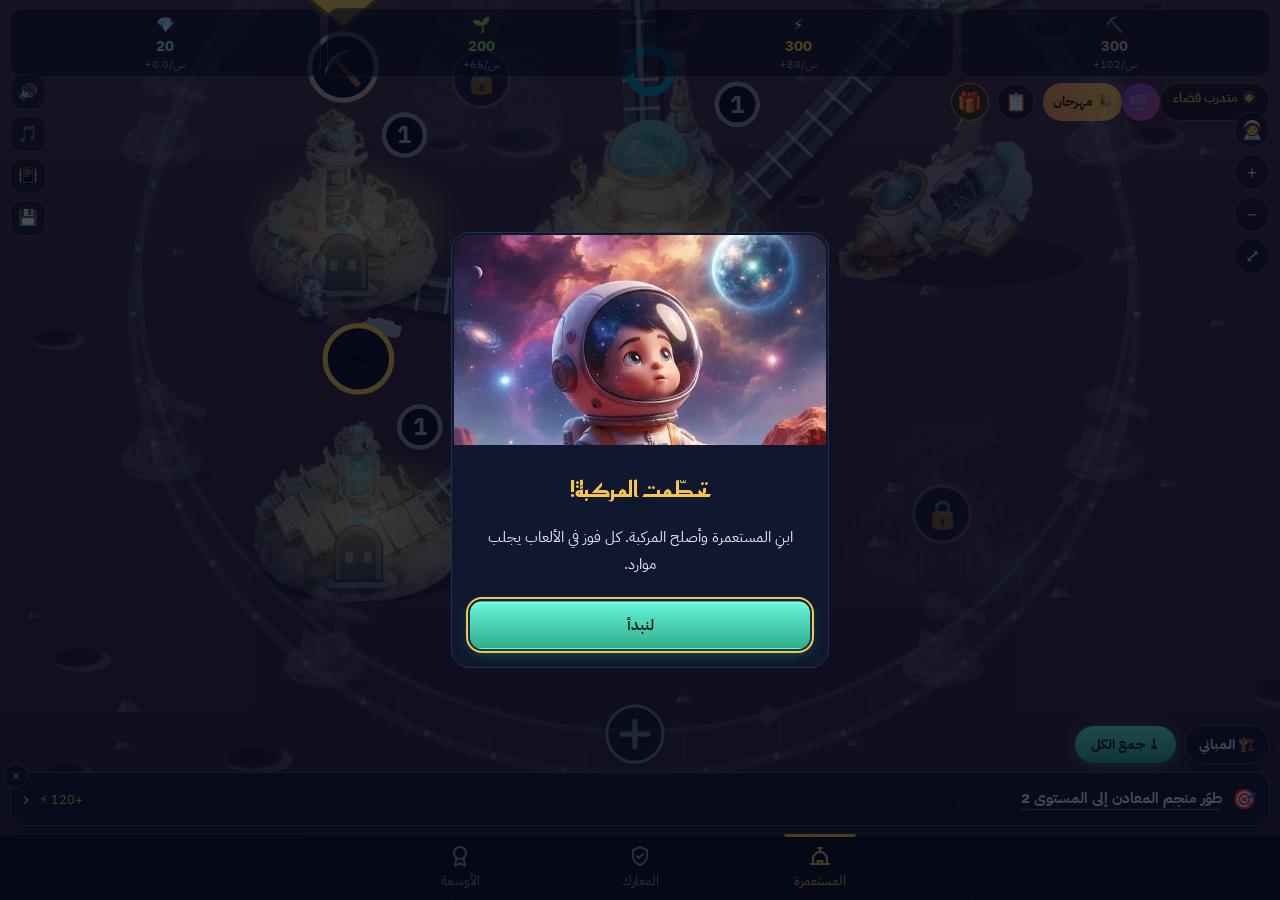
==== commit ab9e515f: "Align with the constitution: planets, guardians and boss names, navy/gold/cyan palette, new name in " ====
--- a/index.html
+++ b/index.html
@@ -1,5 +1,5 @@
 <!doctype html>
 <html lang="ar" dir="rtl"><head><meta charset="utf-8"><meta name="viewport" content="width=device-width,initial-scale=1">
-<meta http-equiv="refresh" content="0;url=game/"><title>قاعة المدار</title>
+<meta http-equiv="refresh" content="0;url=game/"><title>مستعمرة المدار</title>
 <script>location.replace("game/"+location.hash)</script></head>
-<body style="background:#0b1618;color:#e8f1ee;font-family:system-ui;text-align:center;padding-top:40vh"><a href="game/" style="color:#f2b84b">افتح قاعة المدار</a></body></html>
+<body style="background:#0b1618;color:#e8f1ee;font-family:system-ui;text-align:center;padding-top:40vh"><a href="game/" style="color:#f2b84b">افتح مستعمرة المدار</a></body></html>
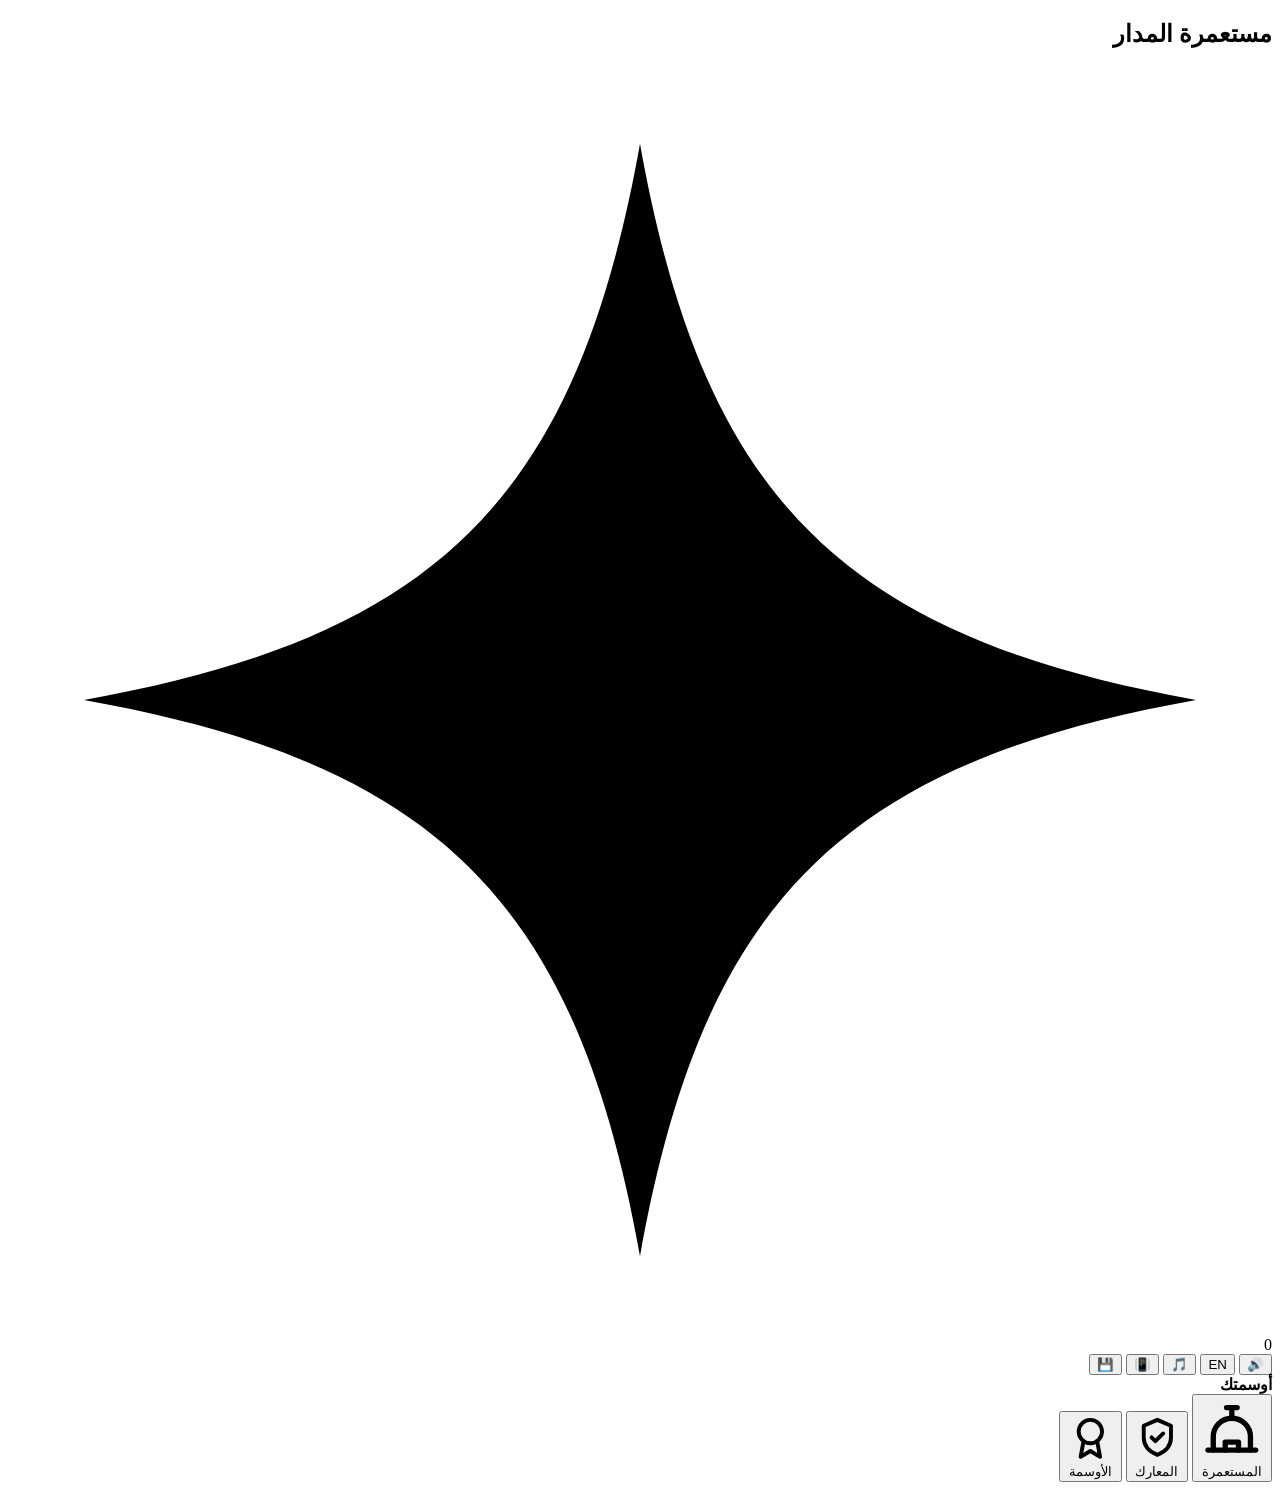
==== commit d6ff69e5: "Add files via upload" ====
--- a/index.html
+++ b/index.html
@@ -1,5 +1,110 @@
 <!doctype html>
-<html lang="ar" dir="rtl"><head><meta charset="utf-8"><meta name="viewport" content="width=device-width,initial-scale=1">
-<meta http-equiv="refresh" content="0;url=game/"><title>مستعمرة المدار</title>
-<script>location.replace("game/"+location.hash)</script></head>
-<body style="background:#0b1618;color:#e8f1ee;font-family:system-ui;text-align:center;padding-top:40vh"><a href="game/" style="color:#f2b84b">افتح مستعمرة المدار</a></body></html>
+<html lang="ar" dir="rtl">
+<head>
+<meta charset="utf-8">
+<meta name="viewport" content="width=device-width,initial-scale=1,viewport-fit=cover">
+<meta name="theme-color" content="#070b16">
+<meta name="mobile-web-app-capable" content="yes">
+<meta name="apple-mobile-web-app-capable" content="yes">
+<meta name="apple-mobile-web-app-status-bar-style" content="black-translucent">
+<meta name="apple-mobile-web-app-title" content="مستعمرة المدار">
+<link rel="icon" href="../icon-192.png">
+<link rel="apple-touch-icon" href="../icon-192.png">
+<link rel="manifest" href="manifest.json">
+<script>if('serviceWorker' in navigator)addEventListener('load',()=>navigator.serviceWorker.register('sw.js').catch(()=>{}));</script>
+<title>مستعمرة المدار</title>
+<link rel="stylesheet" href="https://fonts.googleapis.com/css2?family=Reem+Kufi:wght@500;700&family=IBM+Plex+Sans+Arabic:wght@400;500;600&display=swap">
+<link rel="stylesheet" href="style.css?v=385b6827">
+</head>
+<body style="padding-top:env(safe-area-inset-top,0px)">
+
+
+<div class="wrap" dir="rtl" lang="ar">
+  <section id="hub" class="inner">
+    <div class="hubhead">
+      <h1>مستعمرة <span>المدار</span></h1>
+      <div class="pill" title="مجموع نجومك"><svg viewBox="0 0 100 100"><path d="M50 6c5 28 16 39 44 44-28 5-39 16-44 44-5-28-16-39-44-44 28-5 39-16 44-44z"/></svg><span id="totalStars">0</span></div>
+      <button class="tog" id="sndBtn" type="button" aria-label="الأصوات">🔊</button>
+      <button class="tog" id="langBtn" type="button" aria-label="English">EN</button>
+      <button class="tog" id="musBtn" type="button" aria-label="الموسيقى">🎵</button>
+      <button class="tog" id="vibBtn" type="button" aria-label="الاهتزاز">📳</button>
+      <button class="tog" id="saveBtn" type="button" aria-label="حفظ التقدّم ونقله">💾</button>
+    </div>
+    <div class="rank" id="rank"></div>
+    <div class="panel" id="pDaily" role="tabpanel" aria-labelledby="tDaily">
+      <div class="daily" id="daily"></div>
+      <div class="missions" id="missions"></div>
+    </div>
+    <div class="panel" id="pColony" role="tabpanel" aria-labelledby="tColony">
+      <div id="colony"></div>
+    </div>
+    <div class="panel" id="pBadges" role="tabpanel" aria-labelledby="tBadges">
+      <div class="achhead"><b>أوسمتك</b><span id="achCount"></span></div>
+      <div class="achbar"><i id="achBar"></i></div>
+      <div class="badges" id="badges"></div>
+    </div>
+  </section>
+
+  <section id="play" class="inner" hidden>
+    <div class="topbar">
+      <button class="icon" id="back" type="button" aria-label="رجوع إلى المستعمرة"><svg viewBox="0 0 24 24" fill="none" stroke="currentColor" stroke-width="2" stroke-linecap="round" stroke-linejoin="round"><path d="M9 6l6 6-6 6"/></svg></button>
+      <h2 id="gTitle">لعبة</h2>
+      <span class="tag" id="dailyTag" hidden>تحدي اليوم</span>
+      <button class="icon" id="pauseBtn" type="button" aria-label="إيقاف مؤقت"><svg viewBox="0 0 24 24" fill="currentColor"><rect x="6" y="5" width="4" height="14" rx="1.2"/><rect x="14" y="5" width="4" height="14" rx="1.2"/></svg></button>
+      <button class="icon" id="helpBtn" type="button" aria-label="طريقة اللعب">?</button>
+      <button class="icon" id="lvlBtn" type="button" aria-label="اختيار المستوى"><svg viewBox="0 0 24 24" fill="none" stroke="currentColor" stroke-width="2" stroke-linecap="round" stroke-linejoin="round"><rect x="4" y="4" width="6" height="6" rx="1"/><rect x="14" y="4" width="6" height="6" rx="1"/><rect x="4" y="14" width="6" height="6" rx="1"/><rect x="14" y="14" width="6" height="6" rx="1"/></svg></button>
+    </div>
+    <div class="stats" id="stats"></div>
+    <div class="stage" id="stage"></div>
+    <div class="controls" id="ctrl"></div>
+    <p class="help" id="help"></p>
+  </section>
+</div>
+<nav class="tabbar" id="tabbar" dir="rtl" lang="ar" role="tablist" aria-label="أقسام المستعمرة">
+  <div class="tb">
+    <button type="button" role="tab" id="tColony" data-tab="pColony" aria-controls="pColony">
+      <svg viewBox="0 0 24 24" fill="none" stroke="currentColor" stroke-width="2" stroke-linecap="round" stroke-linejoin="round"><path d="M3 20h18"/><path d="M5 20v-5a7 7 0 0 1 14 0v5"/><path d="M12 8V4M10 4h4"/><path d="M9.5 20v-3h5v3"/></svg>
+      <span>المستعمرة</span>
+    </button>
+    <button type="button" role="tab" id="tDaily" data-tab="pDaily" aria-controls="pDaily">
+      <svg viewBox="0 0 24 24" fill="none" stroke="currentColor" stroke-width="2" stroke-linecap="round" stroke-linejoin="round"><path d="M12 3l7 3v6c0 4.5-3 7.5-7 9-4-1.5-7-4.5-7-9V6z"/><path d="M9 12l2 2 4-4"/></svg>
+      <span>المعارك</span><i class="dot" id="dailyDot" hidden></i>
+    </button>
+    <button type="button" role="tab" id="tBadges" data-tab="pBadges" aria-controls="pBadges">
+      <svg viewBox="0 0 24 24" fill="none" stroke="currentColor" stroke-width="2" stroke-linecap="round" stroke-linejoin="round"><circle cx="12" cy="9" r="6"/><path d="M8.5 13.9L7 22l5-3 5 3-1.5-8.1"/></svg>
+      <span>الأوسمة</span>
+    </button>
+  </div>
+</nav>
+<div class="toast" id="toast" hidden></div>
+
+<script src="js/i18n-en.js"></script>
+<script src="js/i18n.js?v=4227459c"></script>
+<script src="js/sfxdata.js?v=c5edc868"></script>
+<script src="js/artdata.js?v=a7aa4088"></script>
+<script src="js/core.js?v=15528bd3"></script>
+<script src="js/balance.js?v=d5c1434e"></script>
+<script src="js/three.min.js?v=572d9b10"></script>
+<script src="js/astro3d.js?v=28aabc30"></script>
+<script src="js/survive.js?v=d18ef7d5"></script>
+<script src="js/ship3d.js?v=26689c2f"></script>
+<script src="js/pilot.js?v=0d694851"></script>
+<script src="js/colony.js?v=c9e9ee19"></script>
+<script src="js/colony2.js?v=d8cf5033"></script>
+<script src="js/colony3.js?v=f459498c"></script>
+<script src="js/colony4.js?v=26f97bcc"></script>
+<script src="js/anim.js?v=9ffd19e4"></script>
+<script src="js/terra.js?v=73baea1b"></script>
+<script src="js/survival.js?v=516af3cf"></script>
+<script src="js/meta.js?v=64180dd1"></script>
+<script src="js/explore.js?v=c0dcd83e"></script>
+<script src="js/interior2.js?v=a5f58eb1"></script>
+<script src="js/prestige.js?v=5b22b38f"></script>
+<script src="js/worldmap.js?v=d5f67be0"></script>
+<script src="js/sfx.js?v=45a9003b"></script>
+<script src="js/hub.js?v=5a7a3687"></script>
+<script src="js/farmgame.js?v=65a227de"></script>
+<script src="js/world.js?v=1775a643"></script>
+
+</body>
+</html>
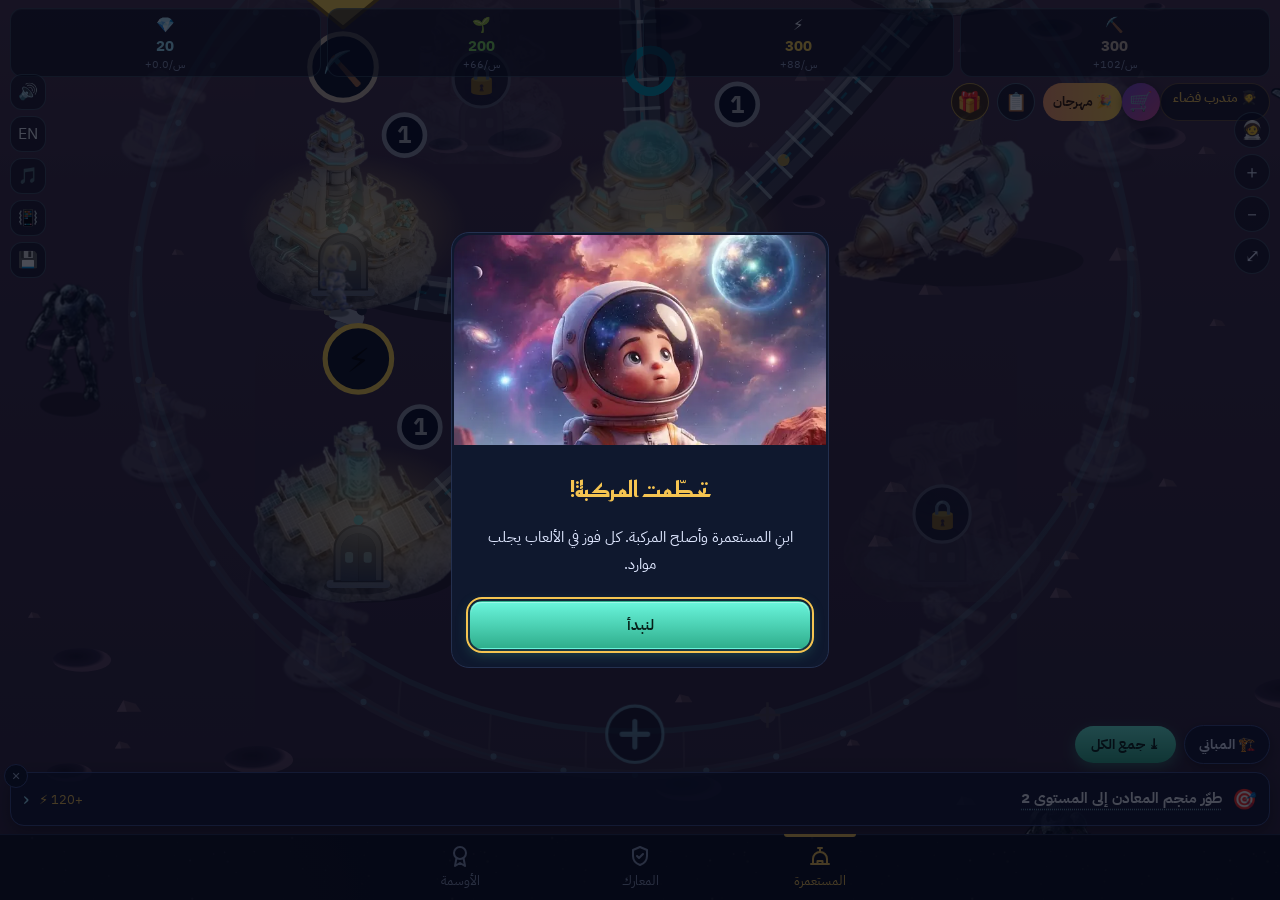
==== commit 99592754: "إصلاح الرفع: إعادة الصفحة الرئيسية وCLAUDE.md وملفات اللعبة إلى أماكنها Co-Authored-By: Claude Opus " ====
--- a/index.html
+++ b/index.html
@@ -1,110 +1,5 @@
 <!doctype html>
-<html lang="ar" dir="rtl">
-<head>
-<meta charset="utf-8">
-<meta name="viewport" content="width=device-width,initial-scale=1,viewport-fit=cover">
-<meta name="theme-color" content="#070b16">
-<meta name="mobile-web-app-capable" content="yes">
-<meta name="apple-mobile-web-app-capable" content="yes">
-<meta name="apple-mobile-web-app-status-bar-style" content="black-translucent">
-<meta name="apple-mobile-web-app-title" content="مستعمرة المدار">
-<link rel="icon" href="../icon-192.png">
-<link rel="apple-touch-icon" href="../icon-192.png">
-<link rel="manifest" href="manifest.json">
-<script>if('serviceWorker' in navigator)addEventListener('load',()=>navigator.serviceWorker.register('sw.js').catch(()=>{}));</script>
-<title>مستعمرة المدار</title>
-<link rel="stylesheet" href="https://fonts.googleapis.com/css2?family=Reem+Kufi:wght@500;700&family=IBM+Plex+Sans+Arabic:wght@400;500;600&display=swap">
-<link rel="stylesheet" href="style.css?v=385b6827">
-</head>
-<body style="padding-top:env(safe-area-inset-top,0px)">
-
-
-<div class="wrap" dir="rtl" lang="ar">
-  <section id="hub" class="inner">
-    <div class="hubhead">
-      <h1>مستعمرة <span>المدار</span></h1>
-      <div class="pill" title="مجموع نجومك"><svg viewBox="0 0 100 100"><path d="M50 6c5 28 16 39 44 44-28 5-39 16-44 44-5-28-16-39-44-44 28-5 39-16 44-44z"/></svg><span id="totalStars">0</span></div>
-      <button class="tog" id="sndBtn" type="button" aria-label="الأصوات">🔊</button>
-      <button class="tog" id="langBtn" type="button" aria-label="English">EN</button>
-      <button class="tog" id="musBtn" type="button" aria-label="الموسيقى">🎵</button>
-      <button class="tog" id="vibBtn" type="button" aria-label="الاهتزاز">📳</button>
-      <button class="tog" id="saveBtn" type="button" aria-label="حفظ التقدّم ونقله">💾</button>
-    </div>
-    <div class="rank" id="rank"></div>
-    <div class="panel" id="pDaily" role="tabpanel" aria-labelledby="tDaily">
-      <div class="daily" id="daily"></div>
-      <div class="missions" id="missions"></div>
-    </div>
-    <div class="panel" id="pColony" role="tabpanel" aria-labelledby="tColony">
-      <div id="colony"></div>
-    </div>
-    <div class="panel" id="pBadges" role="tabpanel" aria-labelledby="tBadges">
-      <div class="achhead"><b>أوسمتك</b><span id="achCount"></span></div>
-      <div class="achbar"><i id="achBar"></i></div>
-      <div class="badges" id="badges"></div>
-    </div>
-  </section>
-
-  <section id="play" class="inner" hidden>
-    <div class="topbar">
-      <button class="icon" id="back" type="button" aria-label="رجوع إلى المستعمرة"><svg viewBox="0 0 24 24" fill="none" stroke="currentColor" stroke-width="2" stroke-linecap="round" stroke-linejoin="round"><path d="M9 6l6 6-6 6"/></svg></button>
-      <h2 id="gTitle">لعبة</h2>
-      <span class="tag" id="dailyTag" hidden>تحدي اليوم</span>
-      <button class="icon" id="pauseBtn" type="button" aria-label="إيقاف مؤقت"><svg viewBox="0 0 24 24" fill="currentColor"><rect x="6" y="5" width="4" height="14" rx="1.2"/><rect x="14" y="5" width="4" height="14" rx="1.2"/></svg></button>
-      <button class="icon" id="helpBtn" type="button" aria-label="طريقة اللعب">?</button>
-      <button class="icon" id="lvlBtn" type="button" aria-label="اختيار المستوى"><svg viewBox="0 0 24 24" fill="none" stroke="currentColor" stroke-width="2" stroke-linecap="round" stroke-linejoin="round"><rect x="4" y="4" width="6" height="6" rx="1"/><rect x="14" y="4" width="6" height="6" rx="1"/><rect x="4" y="14" width="6" height="6" rx="1"/><rect x="14" y="14" width="6" height="6" rx="1"/></svg></button>
-    </div>
-    <div class="stats" id="stats"></div>
-    <div class="stage" id="stage"></div>
-    <div class="controls" id="ctrl"></div>
-    <p class="help" id="help"></p>
-  </section>
-</div>
-<nav class="tabbar" id="tabbar" dir="rtl" lang="ar" role="tablist" aria-label="أقسام المستعمرة">
-  <div class="tb">
-    <button type="button" role="tab" id="tColony" data-tab="pColony" aria-controls="pColony">
-      <svg viewBox="0 0 24 24" fill="none" stroke="currentColor" stroke-width="2" stroke-linecap="round" stroke-linejoin="round"><path d="M3 20h18"/><path d="M5 20v-5a7 7 0 0 1 14 0v5"/><path d="M12 8V4M10 4h4"/><path d="M9.5 20v-3h5v3"/></svg>
-      <span>المستعمرة</span>
-    </button>
-    <button type="button" role="tab" id="tDaily" data-tab="pDaily" aria-controls="pDaily">
-      <svg viewBox="0 0 24 24" fill="none" stroke="currentColor" stroke-width="2" stroke-linecap="round" stroke-linejoin="round"><path d="M12 3l7 3v6c0 4.5-3 7.5-7 9-4-1.5-7-4.5-7-9V6z"/><path d="M9 12l2 2 4-4"/></svg>
-      <span>المعارك</span><i class="dot" id="dailyDot" hidden></i>
-    </button>
-    <button type="button" role="tab" id="tBadges" data-tab="pBadges" aria-controls="pBadges">
-      <svg viewBox="0 0 24 24" fill="none" stroke="currentColor" stroke-width="2" stroke-linecap="round" stroke-linejoin="round"><circle cx="12" cy="9" r="6"/><path d="M8.5 13.9L7 22l5-3 5 3-1.5-8.1"/></svg>
-      <span>الأوسمة</span>
-    </button>
-  </div>
-</nav>
-<div class="toast" id="toast" hidden></div>
-
-<script src="js/i18n-en.js"></script>
-<script src="js/i18n.js?v=4227459c"></script>
-<script src="js/sfxdata.js?v=c5edc868"></script>
-<script src="js/artdata.js?v=a7aa4088"></script>
-<script src="js/core.js?v=15528bd3"></script>
-<script src="js/balance.js?v=d5c1434e"></script>
-<script src="js/three.min.js?v=572d9b10"></script>
-<script src="js/astro3d.js?v=28aabc30"></script>
-<script src="js/survive.js?v=d18ef7d5"></script>
-<script src="js/ship3d.js?v=26689c2f"></script>
-<script src="js/pilot.js?v=0d694851"></script>
-<script src="js/colony.js?v=c9e9ee19"></script>
-<script src="js/colony2.js?v=d8cf5033"></script>
-<script src="js/colony3.js?v=f459498c"></script>
-<script src="js/colony4.js?v=26f97bcc"></script>
-<script src="js/anim.js?v=9ffd19e4"></script>
-<script src="js/terra.js?v=73baea1b"></script>
-<script src="js/survival.js?v=516af3cf"></script>
-<script src="js/meta.js?v=64180dd1"></script>
-<script src="js/explore.js?v=c0dcd83e"></script>
-<script src="js/interior2.js?v=a5f58eb1"></script>
-<script src="js/prestige.js?v=5b22b38f"></script>
-<script src="js/worldmap.js?v=d5f67be0"></script>
-<script src="js/sfx.js?v=45a9003b"></script>
-<script src="js/hub.js?v=5a7a3687"></script>
-<script src="js/farmgame.js?v=65a227de"></script>
-<script src="js/world.js?v=1775a643"></script>
-
-</body>
-</html>
+<html lang="ar" dir="rtl"><head><meta charset="utf-8"><meta name="viewport" content="width=device-width,initial-scale=1">
+<meta http-equiv="refresh" content="0;url=game/"><title>مستعمرة المدار</title>
+<script>location.replace("game/"+location.hash)</script></head>
+<body style="background:#0b1618;color:#e8f1ee;font-family:system-ui;text-align:center;padding-top:40vh"><a href="game/" style="color:#f2b84b">افتح مستعمرة المدار</a></body></html>
